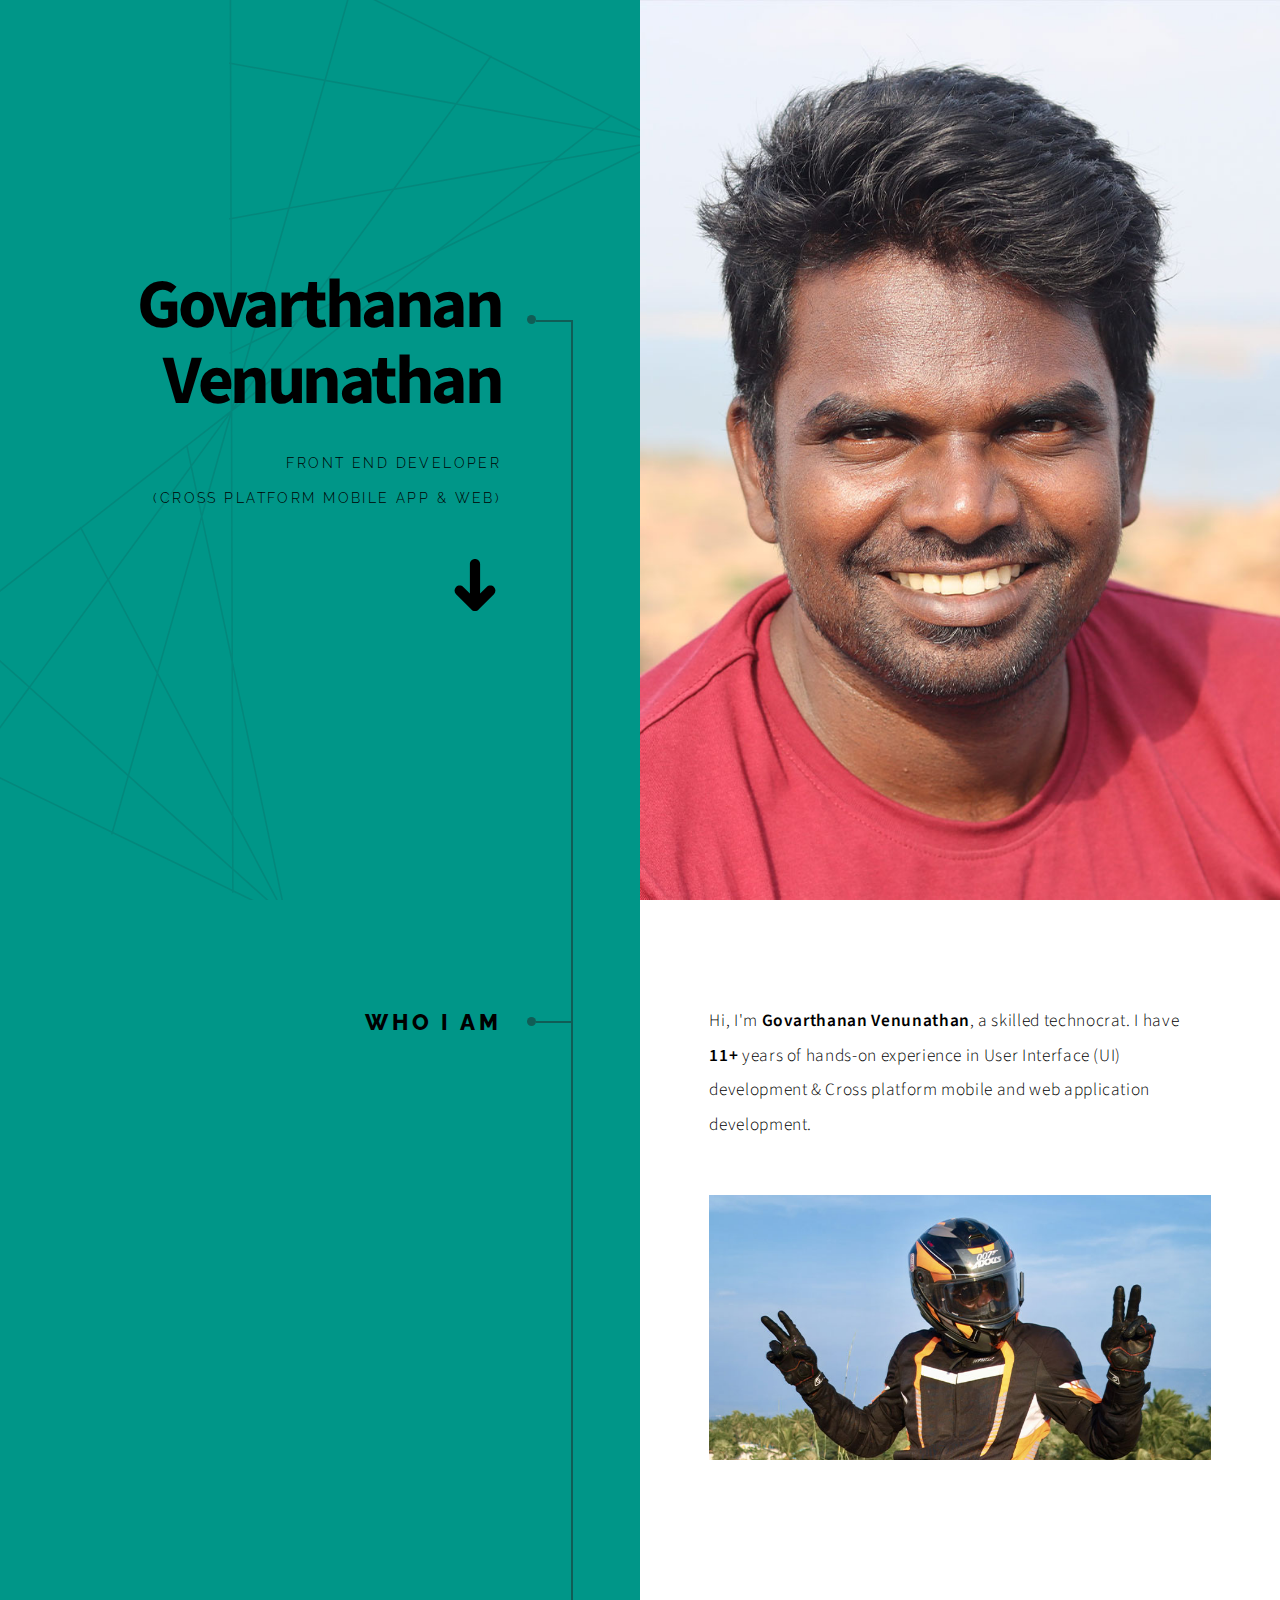
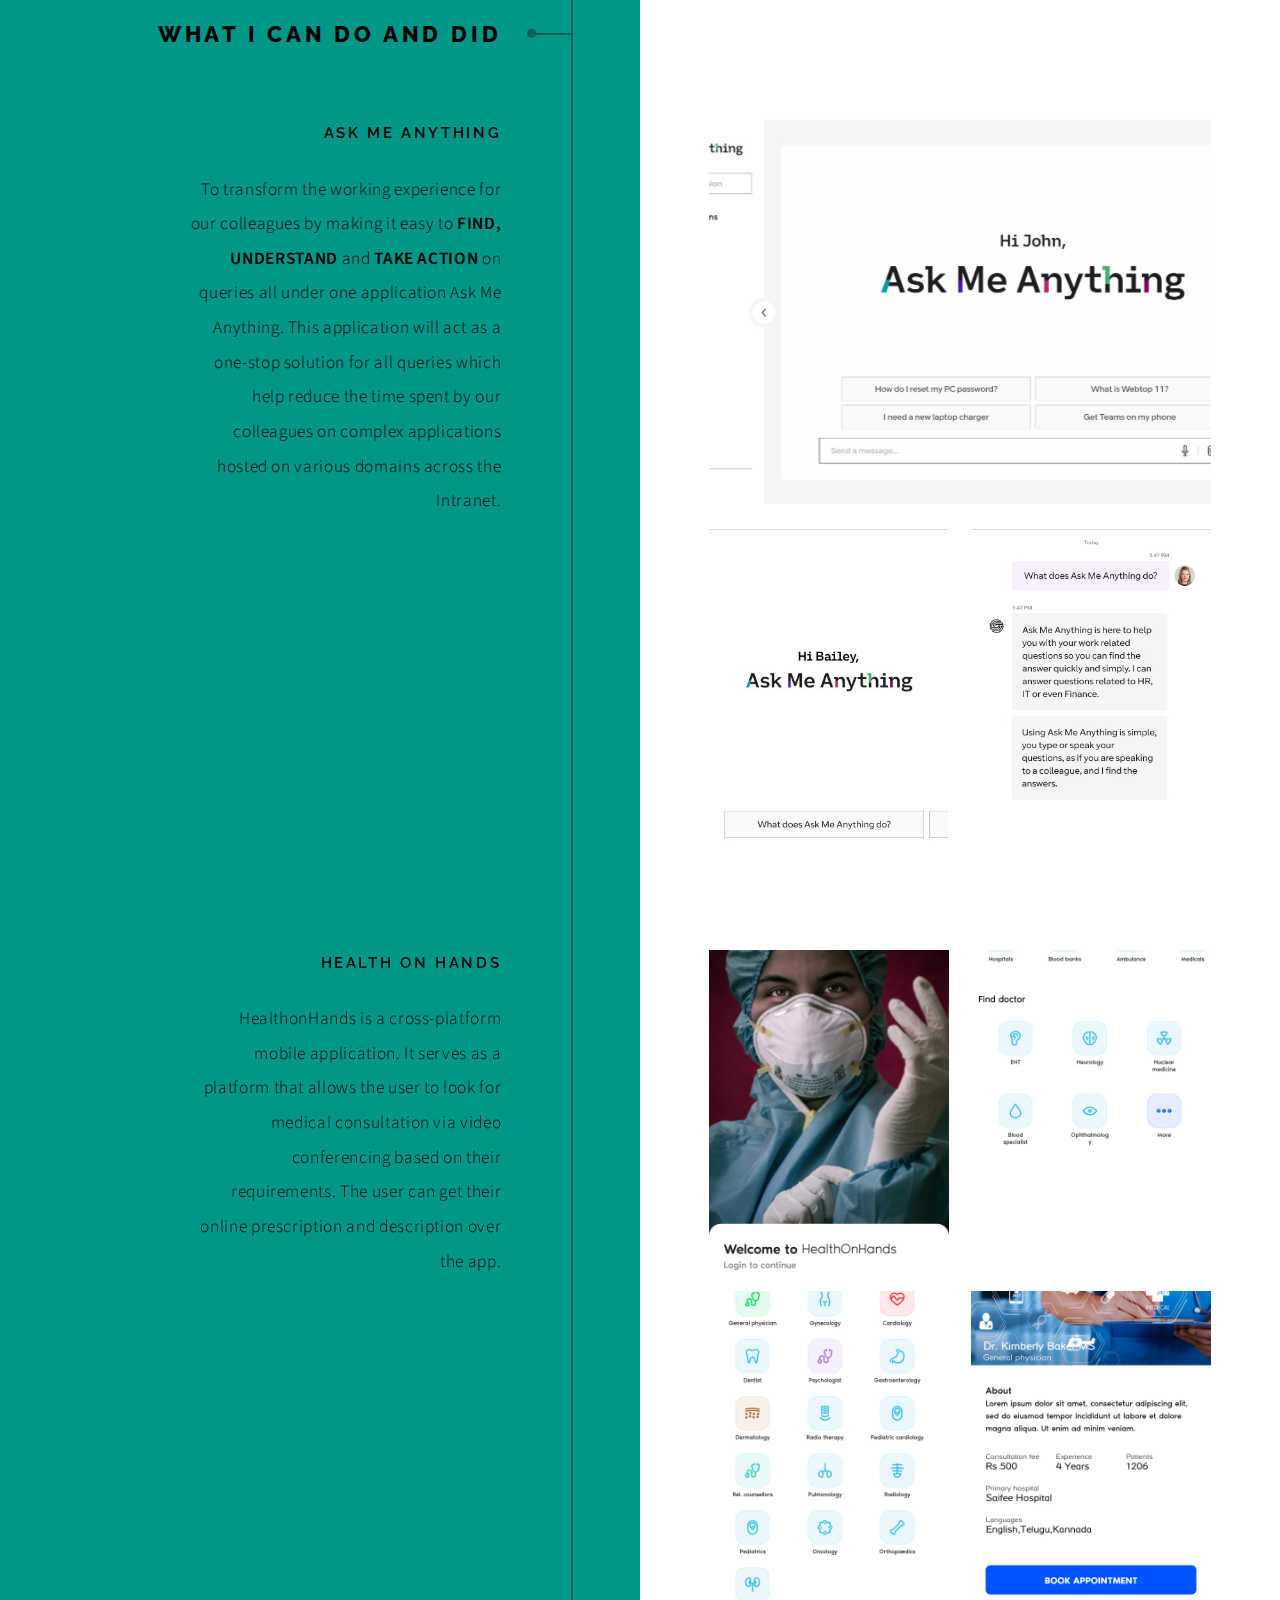
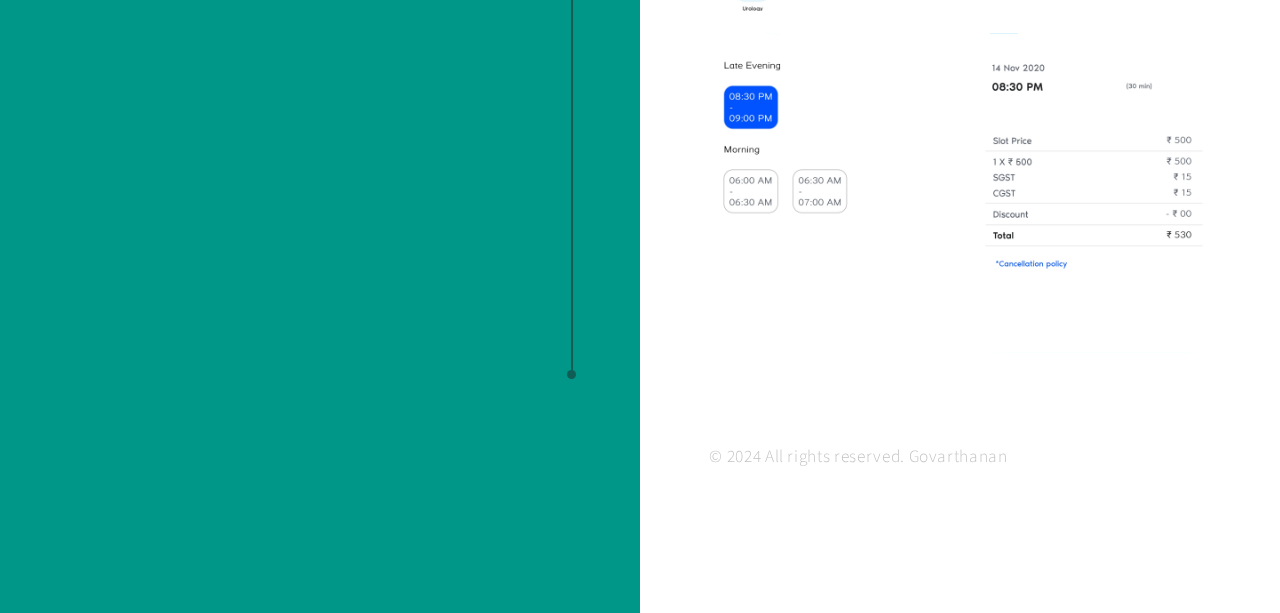
==== index.html @ c71a5dba "delete wsac" ====
<!DOCTYPE HTML>
<html>

<head>
	<title>Govarthanan Venunathan</title>
	<meta charset="utf-8" />
	<meta name="viewport" content="width=device-width, initial-scale=1, user-scalable=no" />
	<meta name="description" content="" />
	<meta name="keywords" content="" />
	<link rel="stylesheet" href="assets/sass/main.css" />
</head>

<body class="is-preload">

	<!-- Wrapper -->
	<div id="wrapper">

		<!-- Intro -->
		<section class="intro">
			<header>
				<h1>Govarthanan Venunathan</h1>
				<p>Front End Developer <br> (Cross platform mobile app & web)</p>
				<ul class="actions">
					<li><a href="#first" class="arrow scrolly"><span class="label">Next</span></a></li>
				</ul>
			</header>
			<div class="content">
				<span class="image fill" data-position="center"><img src="images/pic01.jpg" alt="" /></span>
			</div>
		</section>

		<!-- Section -->
		<section id="first">
			<header>
				<h2>Who I Am</h2>
			</header>
			<div class="content">
				<p>Hi, I'm <strong>Govarthanan Venunathan</strong>, a skilled technocrat. I have <strong>11+</strong>
					years of hands-on experience in User Interface (UI) development &
					Cross platform mobile and web application development.</p>
				<span class="image main"><img src="images/pic02.jpg" alt="" /></span>
			</div>
		</section>

		<!-- Section -->
		<!-- <section>
			<header>
				<h2>What I Know</h2>
			</header>
			<div class="content">
				<p><strong>Etiam tristique libero</strong> eu nibh porttitor amet fermentum. Nullam venenatis erat id
					vehicula ultrices sed ultricies condimentum.</p>
				<ul class="feature-icons">
					<li class="icon fa-laptop">Consequat tempus</li>
					<li class="icon fa-bolt">Etiam adipiscing</li>
					<li class="icon fa-signal">Libero nullam</li>
					<li class="icon fa-gear">Blandit condimentum</li>
					<li class="icon fa-map-marker">Lorem ipsum dolor</li>
					<li class="icon fa-code">Nibh amet venenatis</li>
				</ul>
				<p>Vehicula ultrices sed ultricies condimentum. Magna sed etiam consequat, et lorem adipiscing sed
					nulla. Volutpat nisl et tempus et dolor libero, feugiat magna tempus, sed et lorem adipiscing.</p>
			</div>
		</section> -->

		<!-- Section -->
		<section>
			<header>
				<h2>What I can Do and Did</h2>
			</header>
			<div class="content">
				<!-- <p>Leads engineering teams critical to the organisation's performance through the delivery of
					high-quality code within time and budget standards/requirements. Mentors, coaches, and manages
					several teams to develop current and future team capabilities and ensure performance in delivering
					the most impactful features to users.</p> -->

				<!-- Section -->
				<section>
					<header>
						<h3>Ask Me Anything</h3>
						<p>To transform the working experience for our colleagues by making it easy to <b>FIND,
								UNDERSTAND</b>
							and <b>TAKE ACTION</b> on queries all under one application Ask Me Anything. This
							application will
							act as a one-stop solution for all queries which help reduce the time spent by our
							colleagues on complex applications hosted on various domains across the Intranet.</p>
					</header>
					<div class="content">
						<div class="gallery">
							<a href="images/gallery/ama/home_d_l.jpg" class="landscape"><img
									src="images/gallery/ama/home_d_l.jpg" alt="" /></a>
							<a href="images/gallery/ama/home_m_p.jpg"><img src="images/gallery/ama/home_m_p.jpg"
									class="portrait" alt="" /></a>
							<a href="images/gallery/ama/chat_m_p.jpg"><img src="images/gallery/ama/chat_m_p.jpg"
									class="portrait" alt="" /></a>
						</div>
					</div>
				</section>

				<!-- Section -->
				<section>
					<header>
						<h3>Health on Hands</h3>
						<p>HealthonHands is a cross-platform mobile application. It serves as a platform that allows the
							user to look for medical consultation via video conferencing based on their requirements.
							The user can get their online prescription and description over the app.</p>
					</header>
					<div class="content">
						<div class="gallery">
							<a href="images/gallery/hoh/0.jpg"><img src="images/gallery/hoh/0.jpg" class="portrait"
									alt="" /></a>
							<a href="images/gallery/hoh/1.jpg"><img src="images/gallery/hoh/1.jpg" class="portrait"
									alt="" /></a>
							<a href="images/gallery/hoh/2.jpg"><img src="images/gallery/hoh/2.jpg" class="portrait"
									alt="" /></a>
							<a href="images/gallery/hoh/3.jpg"><img src="images/gallery/hoh/3.jpg" class="portrait"
									alt="" /></a>
							<a href="images/gallery/hoh/4.jpg"><img src="images/gallery/hoh/4.jpg" class="portrait"
									alt="" /></a>
							<a href="images/gallery/hoh/5.jpg"><img src="images/gallery/hoh/5.jpg" class="portrait"
									alt="" /></a>
						</div>
					</div>
				</section>

			</div>
		</section>

		<!-- Section -->
		<!-- <section>
			<header>
				<h2>Duis sed adpiscing veroeros amet</h2>
			</header>
			<div class="content">
				<p><strong>Proin tempus feugiat</strong> sed varius enim lorem ullamcorper dolore aliquam aenean ornare
					velit lacus, ac varius enim lorem ullamcorper dolore.</p>
				<ul class="actions">
					<li><a href="#" class="button primary large">Get Started</a></li>
					<li><a href="#" class="button large">Learn More</a></li>
				</ul>
			</div>
		</section> -->

		<!-- Elements -->
		<!--
					<section>
						<header>
							<h2>Elements</h2>
						</header>
						<div class="content">

							<section>
								<header>
									<h3>Text</h3>
								</header>
								<div class="content">
									<p>This is <b>bold</b> and this is <strong>strong</strong>. This is <i>italic</i> and this is <em>emphasized</em>.
									This is <sup>superscript</sup> text and this is <sub>subscript</sub> text.
									This is <u>underlined</u> and this is code: <code>for (;;) { ... }</code>. Finally, <a href="#">this is a link</a>.</p>
									<hr />
									<h2>Heading Level 2</h2>
									<h3>Heading Level 3</h3>
									<h4>Heading Level 4</h4>
									<h5>Heading Level 5</h5>
									<hr />
									<h5>Blockquote</h5>
									<blockquote>Fringilla nisl. Donec accumsan interdum nisi, quis tincidunt felis sagittis eget tempus euismod. Vestibulum ante ipsum primis in faucibus vestibulum. Blandit adipiscing eu felis iaculis volutpat ac adipiscing accumsan faucibus. Vestibulum ante ipsum primis in faucibus lorem ipsum dolor sit amet nullam adipiscing eu felis.</blockquote>
									<h5>Preformatted</h5>
									<pre><code>i = 0;

while (!deck.isInOrder()) {
  print 'Iteration ' + i;
  deck.shuffle();
  i++;
}

print 'Sorted in ' + i + ' iterations.';</code></pre>
								</div>
							</section>

							<section>
								<header>
									<h3>Lists</h3>
								</header>
								<div class="content">

									<h4>Unordered</h4>
									<ul>
										<li>Dolor pulvinar etiam.</li>
										<li>Sagittis adipiscing.</li>
										<li>Felis enim feugiat.</li>
									</ul>

									<h4>Alternate</h4>
									<ul class="alt">
										<li>Dolor pulvinar etiam.</li>
										<li>Sagittis adipiscing.</li>
										<li>Felis enim feugiat.</li>
									</ul>

									<h4>Ordered</h4>
									<ol>
										<li>Dolor pulvinar etiam.</li>
										<li>Etiam vel felis viverra.</li>
										<li>Felis enim feugiat.</li>
										<li>Dolor pulvinar etiam.</li>
										<li>Etiam vel felis lorem.</li>
										<li>Felis enim et feugiat.</li>
									</ol>
									<h4>Icons</h4>
									<ul class="icons">
										<li><a href="#" class="icon fa-twitter"><span class="label">Twitter</span></a></li>
										<li><a href="#" class="icon fa-facebook"><span class="label">Facebook</span></a></li>
										<li><a href="#" class="icon fa-instagram"><span class="label">Instagram</span></a></li>
										<li><a href="#" class="icon fa-github"><span class="label">Github</span></a></li>
									</ul>

									<h4>Actions</h4>
									<ul class="actions">
										<li><a href="#" class="button primary">Default</a></li>
										<li><a href="#" class="button">Default</a></li>
									</ul>
									<ul class="actions stacked">
										<li><a href="#" class="button primary">Default</a></li>
										<li><a href="#" class="button">Default</a></li>
									</ul>
								</div>
							</section>

							<section>
								<header>
									<h3>Table</h3>
								</header>
								<div class="content">
									<h4>Default</h4>
									<div class="table-wrapper">
										<table>
											<thead>
												<tr>
													<th>Name</th>
													<th>Description</th>
													<th>Price</th>
												</tr>
											</thead>
											<tbody>
												<tr>
													<td>Item One</td>
													<td>Ante turpis integer aliquet porttitor.</td>
													<td>29.99</td>
												</tr>
												<tr>
													<td>Item Two</td>
													<td>Vis ac commodo adipiscing arcu aliquet.</td>
													<td>19.99</td>
												</tr>
												<tr>
													<td>Item Three</td>
													<td> Morbi faucibus arcu accumsan lorem.</td>
													<td>29.99</td>
												</tr>
												<tr>
													<td>Item Four</td>
													<td>Vitae integer tempus condimentum.</td>
													<td>19.99</td>
												</tr>
												<tr>
													<td>Item Five</td>
													<td>Ante turpis integer aliquet porttitor.</td>
													<td>29.99</td>
												</tr>
											</tbody>
											<tfoot>
												<tr>
													<td colspan="2"></td>
													<td>100.00</td>
												</tr>
											</tfoot>
										</table>
									</div>

									<h4>Alternate</h4>
									<div class="table-wrapper">
										<table class="alt">
											<thead>
												<tr>
													<th>Name</th>
													<th>Description</th>
													<th>Price</th>
												</tr>
											</thead>
											<tbody>
												<tr>
													<td>Item One</td>
													<td>Ante turpis integer aliquet porttitor.</td>
													<td>29.99</td>
												</tr>
												<tr>
													<td>Item Two</td>
													<td>Vis ac commodo adipiscing arcu aliquet.</td>
													<td>19.99</td>
												</tr>
												<tr>
													<td>Item Three</td>
													<td> Morbi faucibus arcu accumsan lorem.</td>
													<td>29.99</td>
												</tr>
												<tr>
													<td>Item Four</td>
													<td>Vitae integer tempus condimentum.</td>
													<td>19.99</td>
												</tr>
												<tr>
													<td>Item Five</td>
													<td>Ante turpis integer aliquet porttitor.</td>
													<td>29.99</td>
												</tr>
											</tbody>
											<tfoot>
												<tr>
													<td colspan="2"></td>
													<td>100.00</td>
												</tr>
											</tfoot>
										</table>
									</div>
								</div>
							</section>

							<section>
								<header>
									<h3>Buttons</h3>
								</header>
								<div class="content">
									<ul class="actions">
										<li><a href="#" class="button primary">Primary</a></li>
										<li><a href="#" class="button">Default</a></li>
									</ul>
									<ul class="actions">
										<li><a href="#" class="button large">Large</a></li>
										<li><a href="#" class="button">Default</a></li>
										<li><a href="#" class="button small">Small</a></li>
									</ul>
									<ul class="actions">
										<li><a href="#" class="button primary icon fa-download">Icon</a></li>
										<li><a href="#" class="button icon fa-download">Icon</a></li>
									</ul>
									<ul class="actions">
										<li><span class="button primary disabled">Disabled</span></li>
										<li><span class="button disabled">Disabled</span></li>
									</ul>
								</div>
							</section>

							<section>
								<header>
									<h3>Form</h3>
								</header>
								<div class="content">
									<form method="post" action="#">
										<div class="fields">
											<div class="field half">
												<label for="demo-name">Name</label>
												<input type="text" name="demo-name" id="demo-name" value="" placeholder="Jane Doe" />
											</div>
											<div class="field half">
												<label for="demo-email">Email</label>
												<input type="email" name="demo-email" id="demo-email" value="" placeholder="jane@untitled.tld" />
											</div>
											<div class="field">
												<label for="demo-category">Category</label>
												<select name="demo-category" id="demo-category">
													<option value="">-</option>
													<option value="1">Manufacturing</option>
													<option value="1">Shipping</option>
													<option value="1">Administration</option>
													<option value="1">Human Resources</option>
												</select>
											</div>
											<div class="field half">
												<input type="radio" id="demo-priority-low" name="demo-priority" checked>
												<label for="demo-priority-low">Low</label>
											</div>
											<div class="field half">
												<input type="radio" id="demo-priority-high" name="demo-priority">
												<label for="demo-priority-high">High</label>
											</div>
											<div class="field half">
												<input type="checkbox" id="demo-copy" name="demo-copy">
												<label for="demo-copy">Email me a copy</label>
											</div>
											<div class="field half">
												<input type="checkbox" id="demo-human" name="demo-human" checked>
												<label for="demo-human">Not a robot</label>
											</div>
											<div class="field">
												<label for="demo-message">Message</label>
												<textarea name="demo-message" id="demo-message" placeholder="Enter your message" rows="6"></textarea>
											</div>
										</div>
										<ul class="actions">
											<li><input type="submit" value="Send Message" class="primary" /></li>
											<li><input type="reset" value="Reset" /></li>
										</ul>
									</form>
								</div>
							</section>

						</div>
					</section>
				-->

		<!-- Section -->
		<!-- <section>
			<header>
				<h2>Get in touch</h2>
			</header>
			<div class="content">
				<p><strong>Auctor commodo</strong> interdum et malesuada fames ac ante ipsum primis in faucibus.
					Pellentesque venenatis dolor imperdiet dolor mattis sagittis.</p>
				<form>
					<div class="fields">
						<div class="field half">
							<input type="text" name="name" id="name" placeholder="Name" />
						</div>
						<div class="field half">
							<input type="email" name="email" id="email" placeholder="Email" />
						</div>
						<div class="field">
							<textarea name="message" id="message" placeholder="Message" rows="7"></textarea>
						</div>
					</div>
					<ul class="actions">
						<li><input type="submit" value="Send Message" class="button primary" /></li>
					</ul>
				</form>
			</div>
			<footer>
				<ul class="items">
					<li>
						<h3>Email</h3>
						<a href="#">information@untitled.ext</a>
					</li>
					<li>
						<h3>Phone</h3>
						<a href="#">(000) 000-0000</a>
					</li>
					<li>
						<h3>Address</h3>
						<span>1234 Somewhere Road, Nashville, TN 00000</span>
					</li>
					<li>
						<h3>Elsewhere</h3>
						<ul class="icons">
							<li><a href="#" class="icon fa-twitter"><span class="label">Twitter</span></a></li>
							<li><a href="#" class="icon fa-facebook"><span class="label">Facebook</span></a></li>
							<li><a href="#" class="icon fa-instagram"><span class="label">Instagram</span></a></li>
							<li><a href="#" class="icon fa-linkedin"><span class="label">LinkedIn</span></a></li>
							<li><a href="#" class="icon fa-github"><span class="label">GitHub</span></a></li>
							<li><a href="#" class="icon fa-codepen"><span class="label">Codepen</span></a></li>
						</ul>
					</li>
				</ul>
			</footer>
		</section> -->

		<!-- Copyright -->
		<div class="copyright">&copy; 2024 All rights reserved. Govarthanan</div>

	</div>

	<!-- Scripts -->
	<script src="assets/js/jquery.min.js"></script>
	<script src="assets/js/jquery.scrolly.min.js"></script>
	<script src="assets/js/browser.min.js"></script>
	<script src="assets/js/breakpoints.min.js"></script>
	<script src="assets/js/util.js"></script>
	<script src="assets/js/main.js"></script>

</body>

</html>
---- assets/sass/main.css ----
@import url("https://fonts.googleapis.com/css?family=Source+Sans+Pro:300,600,700,300i,600i,700i|Raleway:600,800");
/*
	Paradigm Shift by HTML5 UP
	html5up.net | @ajlkn
	Free for personal and commercial use under the CCA 3.0 license (html5up.net/license)
*/
html, body, div, span, applet, object,
iframe, h1, h2, h3, h4, h5, h6, p, blockquote,
pre, a, abbr, acronym, address, big, cite,
code, del, dfn, em, img, ins, kbd, q, s, samp,
small, strike, strong, sub, sup, tt, var, b,
u, i, center, dl, dt, dd, ol, ul, li, fieldset,
form, label, legend, table, caption, tbody,
tfoot, thead, tr, th, td, article, aside,
canvas, details, embed, figure, figcaption,
footer, header, hgroup, menu, nav, output, ruby,
section, summary, time, mark, audio, video {
  margin: 0;
  padding: 0;
  border: 0;
  font-size: 100%;
  font: inherit;
  vertical-align: baseline;
}

article, aside, details, figcaption, figure,
footer, header, hgroup, menu, nav, section {
  display: block;
}

body {
  line-height: 1;
}

ol, ul {
  list-style: none;
}

blockquote, q {
  quotes: none;
}
blockquote:before, blockquote:after, q:before, q:after {
  content: "";
  content: none;
}

table {
  border-collapse: collapse;
  border-spacing: 0;
}

body {
  -webkit-text-size-adjust: none;
}

mark {
  background-color: transparent;
  color: inherit;
}

input::-moz-focus-inner {
  border: 0;
  padding: 0;
}

input, select, textarea {
  -moz-appearance: none;
  -webkit-appearance: none;
  appearance: none;
}

/* Basic */
body {
  -ms-overflow-style: scrollbar;
}

@media screen and (max-width: 480px) {
  html, body {
    min-width: 320px;
  }
}
html {
  box-sizing: border-box;
}

*, *:before, *:after {
  box-sizing: inherit;
}

html {
  overflow-x: hidden;
}

body {
  background: #ffffff;
  overflow-x: hidden;
}
body.is-preload *, body.is-preload *:before, body.is-preload *:after {
  animation: none !important;
  transition: none !important;
}

/* Typography */
html {
  font-size: 18pt;
}
@media screen and (max-width: 1920px) {
  html {
    font-size: 13pt;
  }
}
@media screen and (max-width: 1152px) {
  html {
    font-size: 14pt;
  }
}
@media screen and (max-width: 736px) {
  html {
    font-size: 12pt;
  }
}
@media screen and (max-width: 480px) {
  html {
    font-size: 11pt;
  }
}

body {
  background-color: #ffffff;
  color: #000000;
}

body,
input,
select,
textarea {
  color: #000000;
  font-family: "Source Sans Pro", Helvetica, sans-serif;
  font-size: 1rem;
  font-weight: 300;
  letter-spacing: 0.0375em;
  line-height: 2;
}

a {
  transition: border-bottom-color 0.25s ease-in-out;
  text-decoration: none;
  color: #000000;
  border-bottom: dotted 1px;
}
a:hover {
  text-decoration: none;
  border-bottom-color: transparent;
}

strong,
b {
  font-weight: 600;
  color: #000000;
}

em,
i {
  font-style: italic;
}

p {
  margin: 0 0 2rem 0;
}

h1,
h2,
h3,
h4,
h5,
h6 {
  color: #000000;
  font-family: "Raleway", Helvetica, sans-serif;
  font-weight: 600;
  letter-spacing: 0.175em;
  line-height: 1.75;
  margin: 0 0 1.5rem 0;
  text-transform: uppercase;
}
h1 a,
h2 a,
h3 a,
h4 a,
h5 a,
h6 a {
  color: inherit;
  text-decoration: none;
}

h1 {
  font-family: "Source Sans Pro", Helvetica, sans-serif;
  font-size: 4rem;
  font-weight: 700;
  letter-spacing: -0.05em;
  line-height: 1.1;
  margin: 0 0 1.5rem 0;
  text-transform: none;
}

h2 {
  font-size: 1.25rem;
  font-weight: 800;
  margin: 0 0 2rem 0;
}

h3 {
  font-size: 0.875rem;
}

h4 {
  font-size: 0.875rem;
}

h5 {
  font-size: 0.75rem;
}

h6 {
  font-size: 0.625rem;
}

@media screen and (max-width: 736px) {
  h1 {
    font-size: 4.5rem;
    line-height: 1.1;
  }
  h2 {
    font-size: 1.25rem;
    line-height: 1.7;
  }
  h3 {
    font-size: 0.9rem;
  }
  h4 {
    font-size: 0.75rem;
  }
  h5 {
    font-size: 0.675rem;
  }
}
@media screen and (max-width: 360px) {
  h1 {
    font-size: 3.75rem;
  }
  h2 {
    font-size: 1.125rem;
  }
  h3 {
    font-size: 0.8rem;
  }
  h4 {
    font-size: 0.675rem;
  }
  h5 {
    font-size: 0.675rem;
  }
}
sub {
  font-size: 0.8rem;
  position: relative;
  top: 0.5rem;
}

sup {
  font-size: 0.8rem;
  position: relative;
  top: -0.5rem;
}

blockquote {
  border-left: solid 0.5rem rgba(144, 144, 144, 0.25);
  font-style: italic;
  margin: 0 0 2rem 0;
  padding: 1rem 0 1rem 2rem;
}

code {
  background: rgba(144, 144, 144, 0.1);
  border-radius: 0.325rem;
  font-family: "Courier New", monospace;
  font-size: 0.9rem;
  margin: 0 0.25rem;
  padding: 0.25rem 0.65rem;
}

pre {
  -webkit-overflow-scrolling: touch;
  font-family: "Courier New", monospace;
  font-size: 0.9rem;
  margin: 0 0 2rem 0;
  width: 100%;
}
pre code {
  display: block;
  line-height: 1.75;
  padding: 1rem 1.5rem;
  overflow-x: auto;
}

hr {
  border: 0;
  border-bottom: solid 2px rgba(144, 144, 144, 0.25);
  margin: 3rem 0;
}
hr.major {
  margin: 5rem 0;
}
@media screen and (max-width: 736px) {
  hr.major {
    margin: 3rem 0;
  }
}

/* Row */
.row {
  display: flex;
  flex-wrap: wrap;
  box-sizing: border-box;
  align-items: stretch;
}
.row > * {
  box-sizing: border-box;
}
.row.gtr-uniform > * > :last-child {
  margin-bottom: 0;
}
.row.aln-left {
  justify-content: flex-start;
}
.row.aln-center {
  justify-content: center;
}
.row.aln-right {
  justify-content: flex-end;
}
.row.aln-top {
  align-items: flex-start;
}
.row.aln-middle {
  align-items: center;
}
.row.aln-bottom {
  align-items: flex-end;
}
.row > .imp {
  order: -1;
}
.row > .col-1 {
  width: 8.3333333333%;
}
.row > .off-1 {
  margin-left: 8.3333333333%;
}
.row > .col-2 {
  width: 16.6666666667%;
}
.row > .off-2 {
  margin-left: 16.6666666667%;
}
.row > .col-3 {
  width: 25%;
}
.row > .off-3 {
  margin-left: 25%;
}
.row > .col-4 {
  width: 33.3333333333%;
}
.row > .off-4 {
  margin-left: 33.3333333333%;
}
.row > .col-5 {
  width: 41.6666666667%;
}
.row > .off-5 {
  margin-left: 41.6666666667%;
}
.row > .col-6 {
  width: 50%;
}
.row > .off-6 {
  margin-left: 50%;
}
.row > .col-7 {
  width: 58.3333333333%;
}
.row > .off-7 {
  margin-left: 58.3333333333%;
}
.row > .col-8 {
  width: 66.6666666667%;
}
.row > .off-8 {
  margin-left: 66.6666666667%;
}
.row > .col-9 {
  width: 75%;
}
.row > .off-9 {
  margin-left: 75%;
}
.row > .col-10 {
  width: 83.3333333333%;
}
.row > .off-10 {
  margin-left: 83.3333333333%;
}
.row > .col-11 {
  width: 91.6666666667%;
}
.row > .off-11 {
  margin-left: 91.6666666667%;
}
.row > .col-12 {
  width: 100%;
}
.row > .off-12 {
  margin-left: 100%;
}
.row.gtr-0 {
  margin-top: 0;
  margin-left: 0rem;
}
.row.gtr-0 > * {
  padding: 0 0 0 0rem;
}
.row.gtr-0.gtr-uniform {
  margin-top: 0rem;
}
.row.gtr-0.gtr-uniform > * {
  padding-top: 0rem;
}
.row.gtr-25 {
  margin-top: 0;
  margin-left: -0.5rem;
}
.row.gtr-25 > * {
  padding: 0 0 0 0.5rem;
}
.row.gtr-25.gtr-uniform {
  margin-top: -0.5rem;
}
.row.gtr-25.gtr-uniform > * {
  padding-top: 0.5rem;
}
.row.gtr-50 {
  margin-top: 0;
  margin-left: -1rem;
}
.row.gtr-50 > * {
  padding: 0 0 0 1rem;
}
.row.gtr-50.gtr-uniform {
  margin-top: -1rem;
}
.row.gtr-50.gtr-uniform > * {
  padding-top: 1rem;
}
.row {
  margin-top: 0;
  margin-left: -2rem;
}
.row > * {
  padding: 0 0 0 2rem;
}
.row.gtr-uniform {
  margin-top: -2rem;
}
.row.gtr-uniform > * {
  padding-top: 2rem;
}
.row.gtr-150 {
  margin-top: 0;
  margin-left: -3rem;
}
.row.gtr-150 > * {
  padding: 0 0 0 3rem;
}
.row.gtr-150.gtr-uniform {
  margin-top: -3rem;
}
.row.gtr-150.gtr-uniform > * {
  padding-top: 3rem;
}
.row.gtr-200 {
  margin-top: 0;
  margin-left: -4rem;
}
.row.gtr-200 > * {
  padding: 0 0 0 4rem;
}
.row.gtr-200.gtr-uniform {
  margin-top: -4rem;
}
.row.gtr-200.gtr-uniform > * {
  padding-top: 4rem;
}
@media screen and (max-width: 1920px) {
  .row {
    display: flex;
    flex-wrap: wrap;
    box-sizing: border-box;
    align-items: stretch;
  }
  .row > * {
    box-sizing: border-box;
  }
  .row.gtr-uniform > * > :last-child {
    margin-bottom: 0;
  }
  .row.aln-left {
    justify-content: flex-start;
  }
  .row.aln-center {
    justify-content: center;
  }
  .row.aln-right {
    justify-content: flex-end;
  }
  .row.aln-top {
    align-items: flex-start;
  }
  .row.aln-middle {
    align-items: center;
  }
  .row.aln-bottom {
    align-items: flex-end;
  }
  .row > .imp-xlarge {
    order: -1;
  }
  .row > .col-1-xlarge {
    width: 8.3333333333%;
  }
  .row > .off-1-xlarge {
    margin-left: 8.3333333333%;
  }
  .row > .col-2-xlarge {
    width: 16.6666666667%;
  }
  .row > .off-2-xlarge {
    margin-left: 16.6666666667%;
  }
  .row > .col-3-xlarge {
    width: 25%;
  }
  .row > .off-3-xlarge {
    margin-left: 25%;
  }
  .row > .col-4-xlarge {
    width: 33.3333333333%;
  }
  .row > .off-4-xlarge {
    margin-left: 33.3333333333%;
  }
  .row > .col-5-xlarge {
    width: 41.6666666667%;
  }
  .row > .off-5-xlarge {
    margin-left: 41.6666666667%;
  }
  .row > .col-6-xlarge {
    width: 50%;
  }
  .row > .off-6-xlarge {
    margin-left: 50%;
  }
  .row > .col-7-xlarge {
    width: 58.3333333333%;
  }
  .row > .off-7-xlarge {
    margin-left: 58.3333333333%;
  }
  .row > .col-8-xlarge {
    width: 66.6666666667%;
  }
  .row > .off-8-xlarge {
    margin-left: 66.6666666667%;
  }
  .row > .col-9-xlarge {
    width: 75%;
  }
  .row > .off-9-xlarge {
    margin-left: 75%;
  }
  .row > .col-10-xlarge {
    width: 83.3333333333%;
  }
  .row > .off-10-xlarge {
    margin-left: 83.3333333333%;
  }
  .row > .col-11-xlarge {
    width: 91.6666666667%;
  }
  .row > .off-11-xlarge {
    margin-left: 91.6666666667%;
  }
  .row > .col-12-xlarge {
    width: 100%;
  }
  .row > .off-12-xlarge {
    margin-left: 100%;
  }
  .row.gtr-0 {
    margin-top: 0;
    margin-left: 0rem;
  }
  .row.gtr-0 > * {
    padding: 0 0 0 0rem;
  }
  .row.gtr-0.gtr-uniform {
    margin-top: 0rem;
  }
  .row.gtr-0.gtr-uniform > * {
    padding-top: 0rem;
  }
  .row.gtr-25 {
    margin-top: 0;
    margin-left: -0.5rem;
  }
  .row.gtr-25 > * {
    padding: 0 0 0 0.5rem;
  }
  .row.gtr-25.gtr-uniform {
    margin-top: -0.5rem;
  }
  .row.gtr-25.gtr-uniform > * {
    padding-top: 0.5rem;
  }
  .row.gtr-50 {
    margin-top: 0;
    margin-left: -1rem;
  }
  .row.gtr-50 > * {
    padding: 0 0 0 1rem;
  }
  .row.gtr-50.gtr-uniform {
    margin-top: -1rem;
  }
  .row.gtr-50.gtr-uniform > * {
    padding-top: 1rem;
  }
  .row {
    margin-top: 0;
    margin-left: -2rem;
  }
  .row > * {
    padding: 0 0 0 2rem;
  }
  .row.gtr-uniform {
    margin-top: -2rem;
  }
  .row.gtr-uniform > * {
    padding-top: 2rem;
  }
  .row.gtr-150 {
    margin-top: 0;
    margin-left: -3rem;
  }
  .row.gtr-150 > * {
    padding: 0 0 0 3rem;
  }
  .row.gtr-150.gtr-uniform {
    margin-top: -3rem;
  }
  .row.gtr-150.gtr-uniform > * {
    padding-top: 3rem;
  }
  .row.gtr-200 {
    margin-top: 0;
    margin-left: -4rem;
  }
  .row.gtr-200 > * {
    padding: 0 0 0 4rem;
  }
  .row.gtr-200.gtr-uniform {
    margin-top: -4rem;
  }
  .row.gtr-200.gtr-uniform > * {
    padding-top: 4rem;
  }
}
@media screen and (max-width: 1280px) {
  .row {
    display: flex;
    flex-wrap: wrap;
    box-sizing: border-box;
    align-items: stretch;
  }
  .row > * {
    box-sizing: border-box;
  }
  .row.gtr-uniform > * > :last-child {
    margin-bottom: 0;
  }
  .row.aln-left {
    justify-content: flex-start;
  }
  .row.aln-center {
    justify-content: center;
  }
  .row.aln-right {
    justify-content: flex-end;
  }
  .row.aln-top {
    align-items: flex-start;
  }
  .row.aln-middle {
    align-items: center;
  }
  .row.aln-bottom {
    align-items: flex-end;
  }
  .row > .imp-large {
    order: -1;
  }
  .row > .col-1-large {
    width: 8.3333333333%;
  }
  .row > .off-1-large {
    margin-left: 8.3333333333%;
  }
  .row > .col-2-large {
    width: 16.6666666667%;
  }
  .row > .off-2-large {
    margin-left: 16.6666666667%;
  }
  .row > .col-3-large {
    width: 25%;
  }
  .row > .off-3-large {
    margin-left: 25%;
  }
  .row > .col-4-large {
    width: 33.3333333333%;
  }
  .row > .off-4-large {
    margin-left: 33.3333333333%;
  }
  .row > .col-5-large {
    width: 41.6666666667%;
  }
  .row > .off-5-large {
    margin-left: 41.6666666667%;
  }
  .row > .col-6-large {
    width: 50%;
  }
  .row > .off-6-large {
    margin-left: 50%;
  }
  .row > .col-7-large {
    width: 58.3333333333%;
  }
  .row > .off-7-large {
    margin-left: 58.3333333333%;
  }
  .row > .col-8-large {
    width: 66.6666666667%;
  }
  .row > .off-8-large {
    margin-left: 66.6666666667%;
  }
  .row > .col-9-large {
    width: 75%;
  }
  .row > .off-9-large {
    margin-left: 75%;
  }
  .row > .col-10-large {
    width: 83.3333333333%;
  }
  .row > .off-10-large {
    margin-left: 83.3333333333%;
  }
  .row > .col-11-large {
    width: 91.6666666667%;
  }
  .row > .off-11-large {
    margin-left: 91.6666666667%;
  }
  .row > .col-12-large {
    width: 100%;
  }
  .row > .off-12-large {
    margin-left: 100%;
  }
  .row.gtr-0 {
    margin-top: 0;
    margin-left: 0rem;
  }
  .row.gtr-0 > * {
    padding: 0 0 0 0rem;
  }
  .row.gtr-0.gtr-uniform {
    margin-top: 0rem;
  }
  .row.gtr-0.gtr-uniform > * {
    padding-top: 0rem;
  }
  .row.gtr-25 {
    margin-top: 0;
    margin-left: -0.375rem;
  }
  .row.gtr-25 > * {
    padding: 0 0 0 0.375rem;
  }
  .row.gtr-25.gtr-uniform {
    margin-top: -0.375rem;
  }
  .row.gtr-25.gtr-uniform > * {
    padding-top: 0.375rem;
  }
  .row.gtr-50 {
    margin-top: 0;
    margin-left: -0.75rem;
  }
  .row.gtr-50 > * {
    padding: 0 0 0 0.75rem;
  }
  .row.gtr-50.gtr-uniform {
    margin-top: -0.75rem;
  }
  .row.gtr-50.gtr-uniform > * {
    padding-top: 0.75rem;
  }
  .row {
    margin-top: 0;
    margin-left: -1.5rem;
  }
  .row > * {
    padding: 0 0 0 1.5rem;
  }
  .row.gtr-uniform {
    margin-top: -1.5rem;
  }
  .row.gtr-uniform > * {
    padding-top: 1.5rem;
  }
  .row.gtr-150 {
    margin-top: 0;
    margin-left: -2.25rem;
  }
  .row.gtr-150 > * {
    padding: 0 0 0 2.25rem;
  }
  .row.gtr-150.gtr-uniform {
    margin-top: -2.25rem;
  }
  .row.gtr-150.gtr-uniform > * {
    padding-top: 2.25rem;
  }
  .row.gtr-200 {
    margin-top: 0;
    margin-left: -3rem;
  }
  .row.gtr-200 > * {
    padding: 0 0 0 3rem;
  }
  .row.gtr-200.gtr-uniform {
    margin-top: -3rem;
  }
  .row.gtr-200.gtr-uniform > * {
    padding-top: 3rem;
  }
}
@media screen and (max-width: 1152px) {
  .row {
    display: flex;
    flex-wrap: wrap;
    box-sizing: border-box;
    align-items: stretch;
  }
  .row > * {
    box-sizing: border-box;
  }
  .row.gtr-uniform > * > :last-child {
    margin-bottom: 0;
  }
  .row.aln-left {
    justify-content: flex-start;
  }
  .row.aln-center {
    justify-content: center;
  }
  .row.aln-right {
    justify-content: flex-end;
  }
  .row.aln-top {
    align-items: flex-start;
  }
  .row.aln-middle {
    align-items: center;
  }
  .row.aln-bottom {
    align-items: flex-end;
  }
  .row > .imp-medium {
    order: -1;
  }
  .row > .col-1-medium {
    width: 8.3333333333%;
  }
  .row > .off-1-medium {
    margin-left: 8.3333333333%;
  }
  .row > .col-2-medium {
    width: 16.6666666667%;
  }
  .row > .off-2-medium {
    margin-left: 16.6666666667%;
  }
  .row > .col-3-medium {
    width: 25%;
  }
  .row > .off-3-medium {
    margin-left: 25%;
  }
  .row > .col-4-medium {
    width: 33.3333333333%;
  }
  .row > .off-4-medium {
    margin-left: 33.3333333333%;
  }
  .row > .col-5-medium {
    width: 41.6666666667%;
  }
  .row > .off-5-medium {
    margin-left: 41.6666666667%;
  }
  .row > .col-6-medium {
    width: 50%;
  }
  .row > .off-6-medium {
    margin-left: 50%;
  }
  .row > .col-7-medium {
    width: 58.3333333333%;
  }
  .row > .off-7-medium {
    margin-left: 58.3333333333%;
  }
  .row > .col-8-medium {
    width: 66.6666666667%;
  }
  .row > .off-8-medium {
    margin-left: 66.6666666667%;
  }
  .row > .col-9-medium {
    width: 75%;
  }
  .row > .off-9-medium {
    margin-left: 75%;
  }
  .row > .col-10-medium {
    width: 83.3333333333%;
  }
  .row > .off-10-medium {
    margin-left: 83.3333333333%;
  }
  .row > .col-11-medium {
    width: 91.6666666667%;
  }
  .row > .off-11-medium {
    margin-left: 91.6666666667%;
  }
  .row > .col-12-medium {
    width: 100%;
  }
  .row > .off-12-medium {
    margin-left: 100%;
  }
  .row.gtr-0 {
    margin-top: 0;
    margin-left: 0rem;
  }
  .row.gtr-0 > * {
    padding: 0 0 0 0rem;
  }
  .row.gtr-0.gtr-uniform {
    margin-top: 0rem;
  }
  .row.gtr-0.gtr-uniform > * {
    padding-top: 0rem;
  }
  .row.gtr-25 {
    margin-top: 0;
    margin-left: -0.375rem;
  }
  .row.gtr-25 > * {
    padding: 0 0 0 0.375rem;
  }
  .row.gtr-25.gtr-uniform {
    margin-top: -0.375rem;
  }
  .row.gtr-25.gtr-uniform > * {
    padding-top: 0.375rem;
  }
  .row.gtr-50 {
    margin-top: 0;
    margin-left: -0.75rem;
  }
  .row.gtr-50 > * {
    padding: 0 0 0 0.75rem;
  }
  .row.gtr-50.gtr-uniform {
    margin-top: -0.75rem;
  }
  .row.gtr-50.gtr-uniform > * {
    padding-top: 0.75rem;
  }
  .row {
    margin-top: 0;
    margin-left: -1.5rem;
  }
  .row > * {
    padding: 0 0 0 1.5rem;
  }
  .row.gtr-uniform {
    margin-top: -1.5rem;
  }
  .row.gtr-uniform > * {
    padding-top: 1.5rem;
  }
  .row.gtr-150 {
    margin-top: 0;
    margin-left: -2.25rem;
  }
  .row.gtr-150 > * {
    padding: 0 0 0 2.25rem;
  }
  .row.gtr-150.gtr-uniform {
    margin-top: -2.25rem;
  }
  .row.gtr-150.gtr-uniform > * {
    padding-top: 2.25rem;
  }
  .row.gtr-200 {
    margin-top: 0;
    margin-left: -3rem;
  }
  .row.gtr-200 > * {
    padding: 0 0 0 3rem;
  }
  .row.gtr-200.gtr-uniform {
    margin-top: -3rem;
  }
  .row.gtr-200.gtr-uniform > * {
    padding-top: 3rem;
  }
}
@media screen and (max-width: 736px) {
  .row {
    display: flex;
    flex-wrap: wrap;
    box-sizing: border-box;
    align-items: stretch;
  }
  .row > * {
    box-sizing: border-box;
  }
  .row.gtr-uniform > * > :last-child {
    margin-bottom: 0;
  }
  .row.aln-left {
    justify-content: flex-start;
  }
  .row.aln-center {
    justify-content: center;
  }
  .row.aln-right {
    justify-content: flex-end;
  }
  .row.aln-top {
    align-items: flex-start;
  }
  .row.aln-middle {
    align-items: center;
  }
  .row.aln-bottom {
    align-items: flex-end;
  }
  .row > .imp-small {
    order: -1;
  }
  .row > .col-1-small {
    width: 8.3333333333%;
  }
  .row > .off-1-small {
    margin-left: 8.3333333333%;
  }
  .row > .col-2-small {
    width: 16.6666666667%;
  }
  .row > .off-2-small {
    margin-left: 16.6666666667%;
  }
  .row > .col-3-small {
    width: 25%;
  }
  .row > .off-3-small {
    margin-left: 25%;
  }
  .row > .col-4-small {
    width: 33.3333333333%;
  }
  .row > .off-4-small {
    margin-left: 33.3333333333%;
  }
  .row > .col-5-small {
    width: 41.6666666667%;
  }
  .row > .off-5-small {
    margin-left: 41.6666666667%;
  }
  .row > .col-6-small {
    width: 50%;
  }
  .row > .off-6-small {
    margin-left: 50%;
  }
  .row > .col-7-small {
    width: 58.3333333333%;
  }
  .row > .off-7-small {
    margin-left: 58.3333333333%;
  }
  .row > .col-8-small {
    width: 66.6666666667%;
  }
  .row > .off-8-small {
    margin-left: 66.6666666667%;
  }
  .row > .col-9-small {
    width: 75%;
  }
  .row > .off-9-small {
    margin-left: 75%;
  }
  .row > .col-10-small {
    width: 83.3333333333%;
  }
  .row > .off-10-small {
    margin-left: 83.3333333333%;
  }
  .row > .col-11-small {
    width: 91.6666666667%;
  }
  .row > .off-11-small {
    margin-left: 91.6666666667%;
  }
  .row > .col-12-small {
    width: 100%;
  }
  .row > .off-12-small {
    margin-left: 100%;
  }
  .row.gtr-0 {
    margin-top: 0;
    margin-left: 0rem;
  }
  .row.gtr-0 > * {
    padding: 0 0 0 0rem;
  }
  .row.gtr-0.gtr-uniform {
    margin-top: 0rem;
  }
  .row.gtr-0.gtr-uniform > * {
    padding-top: 0rem;
  }
  .row.gtr-25 {
    margin-top: 0;
    margin-left: -0.3125rem;
  }
  .row.gtr-25 > * {
    padding: 0 0 0 0.3125rem;
  }
  .row.gtr-25.gtr-uniform {
    margin-top: -0.3125rem;
  }
  .row.gtr-25.gtr-uniform > * {
    padding-top: 0.3125rem;
  }
  .row.gtr-50 {
    margin-top: 0;
    margin-left: -0.625rem;
  }
  .row.gtr-50 > * {
    padding: 0 0 0 0.625rem;
  }
  .row.gtr-50.gtr-uniform {
    margin-top: -0.625rem;
  }
  .row.gtr-50.gtr-uniform > * {
    padding-top: 0.625rem;
  }
  .row {
    margin-top: 0;
    margin-left: -1.25rem;
  }
  .row > * {
    padding: 0 0 0 1.25rem;
  }
  .row.gtr-uniform {
    margin-top: -1.25rem;
  }
  .row.gtr-uniform > * {
    padding-top: 1.25rem;
  }
  .row.gtr-150 {
    margin-top: 0;
    margin-left: -1.875rem;
  }
  .row.gtr-150 > * {
    padding: 0 0 0 1.875rem;
  }
  .row.gtr-150.gtr-uniform {
    margin-top: -1.875rem;
  }
  .row.gtr-150.gtr-uniform > * {
    padding-top: 1.875rem;
  }
  .row.gtr-200 {
    margin-top: 0;
    margin-left: -2.5rem;
  }
  .row.gtr-200 > * {
    padding: 0 0 0 2.5rem;
  }
  .row.gtr-200.gtr-uniform {
    margin-top: -2.5rem;
  }
  .row.gtr-200.gtr-uniform > * {
    padding-top: 2.5rem;
  }
}
@media screen and (max-width: 480px) {
  .row {
    display: flex;
    flex-wrap: wrap;
    box-sizing: border-box;
    align-items: stretch;
  }
  .row > * {
    box-sizing: border-box;
  }
  .row.gtr-uniform > * > :last-child {
    margin-bottom: 0;
  }
  .row.aln-left {
    justify-content: flex-start;
  }
  .row.aln-center {
    justify-content: center;
  }
  .row.aln-right {
    justify-content: flex-end;
  }
  .row.aln-top {
    align-items: flex-start;
  }
  .row.aln-middle {
    align-items: center;
  }
  .row.aln-bottom {
    align-items: flex-end;
  }
  .row > .imp-xsmall {
    order: -1;
  }
  .row > .col-1-xsmall {
    width: 8.3333333333%;
  }
  .row > .off-1-xsmall {
    margin-left: 8.3333333333%;
  }
  .row > .col-2-xsmall {
    width: 16.6666666667%;
  }
  .row > .off-2-xsmall {
    margin-left: 16.6666666667%;
  }
  .row > .col-3-xsmall {
    width: 25%;
  }
  .row > .off-3-xsmall {
    margin-left: 25%;
  }
  .row > .col-4-xsmall {
    width: 33.3333333333%;
  }
  .row > .off-4-xsmall {
    margin-left: 33.3333333333%;
  }
  .row > .col-5-xsmall {
    width: 41.6666666667%;
  }
  .row > .off-5-xsmall {
    margin-left: 41.6666666667%;
  }
  .row > .col-6-xsmall {
    width: 50%;
  }
  .row > .off-6-xsmall {
    margin-left: 50%;
  }
  .row > .col-7-xsmall {
    width: 58.3333333333%;
  }
  .row > .off-7-xsmall {
    margin-left: 58.3333333333%;
  }
  .row > .col-8-xsmall {
    width: 66.6666666667%;
  }
  .row > .off-8-xsmall {
    margin-left: 66.6666666667%;
  }
  .row > .col-9-xsmall {
    width: 75%;
  }
  .row > .off-9-xsmall {
    margin-left: 75%;
  }
  .row > .col-10-xsmall {
    width: 83.3333333333%;
  }
  .row > .off-10-xsmall {
    margin-left: 83.3333333333%;
  }
  .row > .col-11-xsmall {
    width: 91.6666666667%;
  }
  .row > .off-11-xsmall {
    margin-left: 91.6666666667%;
  }
  .row > .col-12-xsmall {
    width: 100%;
  }
  .row > .off-12-xsmall {
    margin-left: 100%;
  }
  .row.gtr-0 {
    margin-top: 0;
    margin-left: 0rem;
  }
  .row.gtr-0 > * {
    padding: 0 0 0 0rem;
  }
  .row.gtr-0.gtr-uniform {
    margin-top: 0rem;
  }
  .row.gtr-0.gtr-uniform > * {
    padding-top: 0rem;
  }
  .row.gtr-25 {
    margin-top: 0;
    margin-left: -0.3125rem;
  }
  .row.gtr-25 > * {
    padding: 0 0 0 0.3125rem;
  }
  .row.gtr-25.gtr-uniform {
    margin-top: -0.3125rem;
  }
  .row.gtr-25.gtr-uniform > * {
    padding-top: 0.3125rem;
  }
  .row.gtr-50 {
    margin-top: 0;
    margin-left: -0.625rem;
  }
  .row.gtr-50 > * {
    padding: 0 0 0 0.625rem;
  }
  .row.gtr-50.gtr-uniform {
    margin-top: -0.625rem;
  }
  .row.gtr-50.gtr-uniform > * {
    padding-top: 0.625rem;
  }
  .row {
    margin-top: 0;
    margin-left: -1.25rem;
  }
  .row > * {
    padding: 0 0 0 1.25rem;
  }
  .row.gtr-uniform {
    margin-top: -1.25rem;
  }
  .row.gtr-uniform > * {
    padding-top: 1.25rem;
  }
  .row.gtr-150 {
    margin-top: 0;
    margin-left: -1.875rem;
  }
  .row.gtr-150 > * {
    padding: 0 0 0 1.875rem;
  }
  .row.gtr-150.gtr-uniform {
    margin-top: -1.875rem;
  }
  .row.gtr-150.gtr-uniform > * {
    padding-top: 1.875rem;
  }
  .row.gtr-200 {
    margin-top: 0;
    margin-left: -2.5rem;
  }
  .row.gtr-200 > * {
    padding: 0 0 0 2.5rem;
  }
  .row.gtr-200.gtr-uniform {
    margin-top: -2.5rem;
  }
  .row.gtr-200.gtr-uniform > * {
    padding-top: 2.5rem;
  }
}

/* Box */
.box {
  border: solid 2px rgba(144, 144, 144, 0.25);
  border-radius: 0.325rem;
  margin-bottom: 2rem;
  padding: 1.5rem;
}
.box > :last-child {
  margin-bottom: 0;
}
.box.alt {
  border: 0;
  border-radius: 0;
  padding: 0;
}

/* Button */
input[type=submit],
input[type=reset],
input[type=button],
button,
.button {
  -moz-appearance: none;
  -webkit-appearance: none;
  appearance: none;
  transition: background-color 0.25s ease-in-out, box-shadow 0.25s ease-in-out, color 0.25s ease-in-out;
  background-color: transparent;
  border-radius: 0.325rem;
  border: 0;
  box-shadow: inset 0 0 0 2px rgba(144, 144, 144, 0.25);
  color: #000000 !important;
  cursor: pointer;
  display: inline-block;
  font-family: "Raleway", Helvetica, sans-serif;
  font-size: 0.6rem;
  font-weight: 600;
  height: 3rem;
  letter-spacing: 0.175em;
  line-height: 3rem;
  padding: 0 2rem;
  text-align: center;
  text-decoration: none;
  text-transform: uppercase;
  white-space: nowrap;
}
input[type=submit]:hover,
input[type=reset]:hover,
input[type=button]:hover,
button:hover,
.button:hover {
  box-shadow: inset 0 0 0 2px #0a5952;
  color: #0a5952 !important;
}
input[type=submit]:active,
input[type=reset]:active,
input[type=button]:active,
button:active,
.button:active {
  background-color: rgba(0, 150, 136, 0.25);
  box-shadow: inset 0 0 0 2px #0a5952;
  color: #0a5952 !important;
}
input[type=submit].small,
input[type=reset].small,
input[type=button].small,
button.small,
.button.small {
  font-size: 0.5rem;
  height: 2.25rem;
  line-height: 2.25rem;
  padding: 0 1.25rem;
}
input[type=submit].large,
input[type=reset].large,
input[type=button].large,
button.large,
.button.large {
  font-size: 0.7rem;
  height: 3.2625rem;
  line-height: 3.2625rem;
  padding: 0 3.25rem;
}
input[type=submit].wide,
input[type=reset].wide,
input[type=button].wide,
button.wide,
.button.wide {
  min-width: 13rem;
}
input[type=submit].icon:before,
input[type=reset].icon:before,
input[type=button].icon:before,
button.icon:before,
.button.icon:before {
  margin-right: 0.5rem;
}
input[type=submit].fit,
input[type=reset].fit,
input[type=button].fit,
button.fit,
.button.fit {
  width: 100%;
}
input[type=submit].disabled, input[type=submit]:disabled,
input[type=reset].disabled,
input[type=reset]:disabled,
input[type=button].disabled,
input[type=button]:disabled,
button.disabled,
button:disabled,
.button.disabled,
.button:disabled {
  pointer-events: none;
  opacity: 0.25;
}
input[type=submit].primary,
input[type=reset].primary,
input[type=button].primary,
button.primary,
.button.primary {
  background-color: #009688;
  box-shadow: none;
  color: #000000 !important;
}
input[type=submit].primary:hover,
input[type=reset].primary:hover,
input[type=button].primary:hover,
button.primary:hover,
.button.primary:hover {
  background-color: #00e3cd;
}
input[type=submit].primary:active,
input[type=reset].primary:active,
input[type=button].primary:active,
button.primary:active,
.button.primary:active {
  background-color: #078075;
}
@media screen and (max-width: 736px) {
  input[type=submit],
  input[type=reset],
  input[type=button],
  button,
  .button {
    font-size: 0.7rem;
    height: 3.3rem;
    line-height: 3.3rem;
  }
  input[type=submit].large,
  input[type=reset].large,
  input[type=button].large,
  button.large,
  .button.large {
    font-size: 0.8rem;
    height: 3.75rem;
    line-height: 3.75rem;
  }
  input[type=submit].small,
  input[type=reset].small,
  input[type=button].small,
  button.small,
  .button.small {
    font-size: 0.6rem;
    height: 3rem;
    line-height: 3rem;
  }
}

/* Form */
form {
  margin: 0 0 2rem 0;
}
form > :last-child {
  margin-bottom: 0;
}
form > .fields {
  display: -moz-flex;
  display: -ms-flex;
  display: flex;
  flex-wrap: wrap;
  margin: -2rem 0 2rem -2rem;
  width: calc(100% + 4rem);
}
form > .fields > .field {
  -moz-flex-grow: 0;
  -ms-flex-grow: 0;
  flex-grow: 0;
  -ms-flex-shrink: 0;
  flex-shrink: 0;
  padding: 2rem 0 0 2rem;
  width: calc(100% - 2rem);
}
form > .fields > .field > :last-child {
  margin-bottom: 0;
}
form > .fields > .field.half {
  width: calc(50% - 1rem);
}
form > .fields > .field.third {
  width: calc(100%/3 - 0.6666666667rem);
}
form > .fields > .field.quarter {
  width: calc(25% - 0.5rem);
}
@media screen and (max-width: 480px) {
  form > .fields {
    margin: -1.5rem 0 2rem -1.5rem;
    width: calc(100% + 3rem);
  }
  form > .fields > .field {
    padding: 1.5rem 0 0 1.5rem;
    width: calc(100% - 1.5rem);
  }
  form > .fields > .field.half {
    width: calc(100% - 1.5rem);
  }
  form > .fields > .field.third {
    width: calc(100% - 1.5rem);
  }
  form > .fields > .field.quarter {
    width: calc(100% - 1.5rem);
  }
}

input[type=text],
input[type=password],
input[type=email],
input[type=tel],
input[type=search],
input[type=url],
select,
textarea {
  -moz-appearance: none;
  -webkit-appearance: none;
  appearance: none;
  border-radius: 0.325rem;
  border: solid 2px rgba(144, 144, 144, 0.25);
  color: inherit;
  display: block;
  outline: 0;
  padding: 0 1rem;
  text-decoration: none;
  width: 100%;
}
input[type=text]:invalid,
input[type=password]:invalid,
input[type=email]:invalid,
input[type=tel]:invalid,
input[type=search]:invalid,
input[type=url]:invalid,
select:invalid,
textarea:invalid {
  box-shadow: none;
}
input[type=text]:focus,
input[type=password]:focus,
input[type=email]:focus,
input[type=tel]:focus,
input[type=search]:focus,
input[type=url]:focus,
select:focus,
textarea:focus {
  border-color: #0a5952;
}

label {
  color: #000000;
  display: block;
  font-family: "Raleway", Helvetica, sans-serif;
  font-size: 0.75rem;
  font-weight: 600;
  letter-spacing: 0.175em;
  line-height: 1.75;
  margin: 0 0 1rem 0;
  text-transform: uppercase;
}

input[type=text],
input[type=password],
input[type=email],
input[type=tel],
input[type=search],
input[type=url] {
  height: 3rem;
}

select {
  background-image: url("data:image/svg+xml;charset=utf8,%3Csvg xmlns='http://www.w3.org/2000/svg' width='40' height='40' preserveAspectRatio='none' viewBox='0 0 40 40'%3E%3Cpath d='M9.4,12.3l10.4,10.4l10.4-10.4c0.2-0.2,0.5-0.4,0.9-0.4c0.3,0,0.6,0.1,0.9,0.4l3.3,3.3c0.2,0.2,0.4,0.5,0.4,0.9 c0,0.4-0.1,0.6-0.4,0.9L20.7,31.9c-0.2,0.2-0.5,0.4-0.9,0.4c-0.3,0-0.6-0.1-0.9-0.4L4.3,17.3c-0.2-0.2-0.4-0.5-0.4-0.9 c0-0.4,0.1-0.6,0.4-0.9l3.3-3.3c0.2-0.2,0.5-0.4,0.9-0.4S9.1,12.1,9.4,12.3z' fill='rgba(144, 144, 144, 0.25)' /%3E%3C/svg%3E");
  background-position: calc(100% - 1rem) center;
  background-repeat: no-repeat;
  background-size: 1.25rem;
  height: 3rem;
  padding-right: 3rem;
  text-overflow: ellipsis;
}
select option {
  background-color: #ffffff;
  color: #000000;
}
select:focus::-ms-value {
  background-color: transparent;
}
select::-ms-expand {
  display: none;
}

textarea {
  padding: 0.75rem 1rem;
}

input[type=checkbox],
input[type=radio] {
  -moz-appearance: none;
  -webkit-appearance: none;
  appearance: none;
  display: block;
  float: left;
  margin-right: -2rem;
  opacity: 0;
  width: 1rem;
  z-index: -1;
}
input[type=checkbox] + label,
input[type=radio] + label {
  text-decoration: none;
  color: #000000;
  cursor: pointer;
  display: inline-block;
  font-family: "Source Sans Pro", Helvetica, sans-serif;
  font-size: 1rem;
  font-weight: 300;
  letter-spacing: 0.0375em;
  padding-left: 2.675rem;
  padding-right: 0.875rem;
  position: relative;
  text-transform: none;
}
input[type=checkbox] + label:before,
input[type=radio] + label:before {
  -moz-osx-font-smoothing: grayscale;
  -webkit-font-smoothing: antialiased;
  font-family: FontAwesome;
  font-style: normal;
  font-weight: normal;
  text-transform: none !important;
}
input[type=checkbox] + label:before,
input[type=radio] + label:before {
  border-radius: 0.325rem;
  border: solid 2px rgba(144, 144, 144, 0.25);
  content: "";
  display: inline-block;
  height: 1.8rem;
  left: 0;
  line-height: 1.725rem;
  position: absolute;
  text-align: center;
  top: -0.15rem;
  width: 1.8rem;
}
input[type=checkbox]:checked + label:before,
input[type=radio]:checked + label:before {
  content: "\f00c";
  background-color: #009688;
  border-color: #009688;
  color: #ffffff;
}
input[type=checkbox]:focus + label:before,
input[type=radio]:focus + label:before {
  border-color: #009688;
  box-shadow: 0 0 0 1px #009688;
}

input[type=checkbox] + label:before {
  border-radius: 0.325rem;
}

input[type=radio] + label:before {
  border-radius: 100%;
}

::-webkit-input-placeholder {
  opacity: 1;
  color: rgba(0, 0, 0, 0.25) !important;
}

:-moz-placeholder {
  opacity: 1;
  color: rgba(0, 0, 0, 0.25) !important;
}

::-moz-placeholder {
  opacity: 1;
  color: rgba(0, 0, 0, 0.25) !important;
}

:-ms-input-placeholder {
  opacity: 1;
  color: rgba(0, 0, 0, 0.25) !important;
}

@media screen and (max-width: 736px) {
  label {
    font-size: 0.675rem;
  }
  input[type=checkbox] + label,
  input[type=radio] + label {
    font-size: 1rem;
  }
}
@media screen and (max-width: 360px) {
  label {
    font-size: 0.675rem;
  }
  input[type=checkbox] + label,
  input[type=radio] + label {
    font-size: 1rem;
  }
}
/* Icon */
.icon {
  text-decoration: none;
  border-bottom: none;
  position: relative;
}
.icon:before {
  -moz-osx-font-smoothing: grayscale;
  -webkit-font-smoothing: antialiased;
  font-family: FontAwesome;
  font-style: normal;
  font-weight: normal;
  text-transform: none !important;
}
.icon > .label {
  display: none;
}

/* Image */
.image {
  border: 0;
  display: inline-block;
  position: relative;
}
.image img {
  display: block;
}
.image[data-position] img {
  -moz-object-fit: cover;
  -webkit-object-fit: cover;
  -ms-object-fit: cover;
  -o-object-fit: cover;
     object-fit: cover;
  display: block;
  position: absolute;
  top: 0;
  left: 0;
  width: 100%;
  height: 100%;
}
.image[data-position="top left"] img {
  -moz-object-position: top left;
  -webkit-object-position: top left;
  -ms-object-position: top left;
  -o-object-position: top left;
     object-position: top left;
}
.image[data-position=top] img {
  -moz-object-position: top;
  -webkit-object-position: top;
  -ms-object-position: top;
  -o-object-position: top;
     object-position: top;
}
.image[data-position="top right"] img {
  -moz-object-position: top right;
  -webkit-object-position: top right;
  -ms-object-position: top right;
  -o-object-position: top right;
     object-position: top right;
}
.image[data-position=right] img {
  -moz-object-position: right;
  -webkit-object-position: right;
  -ms-object-position: right;
  -o-object-position: right;
     object-position: right;
}
.image[data-position="bottom right"] img {
  -moz-object-position: bottom right;
  -webkit-object-position: bottom right;
  -ms-object-position: bottom right;
  -o-object-position: bottom right;
     object-position: bottom right;
}
.image[data-position=bottom] img {
  -moz-object-position: bottom;
  -webkit-object-position: bottom;
  -ms-object-position: bottom;
  -o-object-position: bottom;
     object-position: bottom;
}
.image[data-position="bottom left"] img {
  -moz-object-position: bottom left;
  -webkit-object-position: bottom left;
  -ms-object-position: bottom left;
  -o-object-position: bottom left;
     object-position: bottom left;
}
.image[data-position=left] img {
  -moz-object-position: left;
  -webkit-object-position: left;
  -ms-object-position: left;
  -o-object-position: left;
     object-position: left;
}
.image[data-position=center] img {
  -moz-object-position: center;
  -webkit-object-position: center;
  -ms-object-position: center;
  -o-object-position: center;
     object-position: center;
}
.image[data-position="25% 25%"] img {
  -moz-object-position: 25% 25%;
  -webkit-object-position: 25% 25%;
  -ms-object-position: 25% 25%;
  -o-object-position: 25% 25%;
     object-position: 25% 25%;
}
.image[data-position="75% 25%"] img {
  -moz-object-position: 75% 25%;
  -webkit-object-position: 75% 25%;
  -ms-object-position: 75% 25%;
  -o-object-position: 75% 25%;
     object-position: 75% 25%;
}
.image[data-position="75% 75%"] img {
  -moz-object-position: 75% 75%;
  -webkit-object-position: 75% 75%;
  -ms-object-position: 75% 75%;
  -o-object-position: 75% 75%;
     object-position: 75% 75%;
}
.image[data-position="25% 75%"] img {
  -moz-object-position: 25% 75%;
  -webkit-object-position: 25% 75%;
  -ms-object-position: 25% 75%;
  -o-object-position: 25% 75%;
     object-position: 25% 75%;
}
.image.left, .image.right {
  max-width: 40%;
}
.image.left img, .image.right img {
  width: 100%;
}
.image.left {
  float: left;
  margin: 0 2rem 2rem 0;
  top: 0.25rem;
}
.image.right {
  float: right;
  margin: 0 0 2rem 2rem;
  top: 0.25rem;
}
.image.fit {
  display: block;
  margin: 0 0 2rem 0;
  width: 100%;
}
.image.fit img {
  width: 100%;
}
.image.main {
  display: block;
  margin: 3rem 0;
  width: 100%;
}
.image.main img {
  width: 100%;
}
.image.main:first-child {
  margin-top: 0;
}
.image.fill {
  height: 100%;
  left: 0;
  position: absolute;
  top: 0;
  width: 100%;
}
.image.fill img {
  height: 100%;
  left: 0;
  position: absolute;
  top: 0;
  width: 100%;
}

/* List */
ol {
  list-style: decimal;
  margin: 0 0 2rem 0;
  padding-left: 1.25rem;
}
ol li {
  padding-left: 0.25rem;
}

ul {
  list-style: disc;
  margin: 0 0 2rem 0;
  padding-left: 1rem;
}
ul li {
  padding-left: 0.325rem;
}
ul.alt {
  list-style: none;
  padding-left: 0;
}
ul.alt > li {
  border-top: solid 1px rgba(144, 144, 144, 0.25);
  padding: 0.75rem 0;
}
ul.alt > li:first-child {
  border-top: 0;
  padding-top: 0;
}
ul.alt > li:last-child {
  padding-bottom: 0;
}
ul.items {
  list-style: none;
  padding-left: 0;
}
ul.items > li {
  padding-left: 0;
  margin: 0 0 3rem 0;
}
ul.items > li > h3 {
  margin: 0 0 1rem 0;
}
ul.items > li > :last-child {
  margin-bottom: 0;
}
ul.items > li:last-child {
  margin-bottom: 0;
}
@media screen and (max-width: 736px) {
  ul.items > li {
    margin: 0 0 2rem 0;
  }
}

dl {
  margin: 0 0 2rem 0;
}
dl dt {
  display: block;
  font-weight: 600;
  margin: 0 0 1rem 0;
}
dl dd {
  margin-left: 1.5rem;
}

/* Actions */
ul.actions {
  display: -moz-flex;
  display: -ms-flex;
  display: flex;
  cursor: default;
  list-style: none;
  margin-left: -1rem;
  padding-left: 0;
}
ul.actions li {
  padding: 0 0 0 1rem;
  vertical-align: middle;
}
ul.actions.special {
  -moz-justify-content: center;
  -ms-justify-content: center;
  justify-content: center;
  width: 100%;
  margin-left: 0;
}
ul.actions.special li:first-child {
  padding-left: 0;
}
ul.actions.stacked {
  -moz-flex-direction: column;
  flex-direction: column;
  margin-left: 0;
}
ul.actions.stacked li {
  padding: 1.3rem 0 0 0;
}
ul.actions.stacked li:first-child {
  padding-top: 0;
}
ul.actions.fit {
  width: calc(100% + 1rem);
}
ul.actions.fit li {
  -moz-flex-grow: 1;
  -ms-flex-grow: 1;
  flex-grow: 1;
  -ms-flex-shrink: 1;
  flex-shrink: 1;
  width: 100%;
}
ul.actions.fit li > * {
  width: 100%;
}
ul.actions.fit.stacked {
  width: 100%;
}
@media screen and (max-width: 480px) {
  ul.actions:not(.fixed) {
    -moz-flex-direction: column;
    flex-direction: column;
    margin-left: 0;
    width: 100% !important;
  }
  ul.actions:not(.fixed) li {
    -moz-flex-grow: 1;
    -ms-flex-grow: 1;
    flex-grow: 1;
    -ms-flex-shrink: 1;
    flex-shrink: 1;
    padding: 1rem 0 0 0;
    text-align: center;
    width: 100%;
  }
  ul.actions:not(.fixed) li > * {
    width: 100%;
  }
  ul.actions:not(.fixed) li:first-child {
    padding-top: 0;
  }
  ul.actions:not(.fixed) li input[type=submit],
  ul.actions:not(.fixed) li input[type=reset],
  ul.actions:not(.fixed) li input[type=button],
  ul.actions:not(.fixed) li button,
  ul.actions:not(.fixed) li .button {
    width: 100%;
  }
  ul.actions:not(.fixed) li input[type=submit].icon:before,
  ul.actions:not(.fixed) li input[type=reset].icon:before,
  ul.actions:not(.fixed) li input[type=button].icon:before,
  ul.actions:not(.fixed) li button.icon:before,
  ul.actions:not(.fixed) li .button.icon:before {
    margin-left: -0.5rem;
  }
}

/* Icons */
ul.icons {
  cursor: default;
  list-style: none;
  padding-left: 0;
}
ul.icons li {
  display: inline-block;
}
ul.icons li:last-child {
  padding-right: 0;
}
ul.icons li .icon {
  transition: background-color 0.25s ease-in-out;
  width: 2.25rem;
  height: 2.25rem;
  text-align: center;
  line-height: 2.25rem;
  border-radius: 2.25rem;
  display: inline-block;
}
ul.icons li .icon:before {
  font-size: 1.25rem;
}
ul.icons li .icon:hover {
  background-color: rgba(144, 144, 144, 0.1);
}

/* Table */
.table-wrapper {
  -webkit-overflow-scrolling: touch;
  overflow-x: auto;
}

table {
  margin: 0 0 2rem 0;
  width: 100%;
}
table tbody tr {
  border: solid 1px rgba(144, 144, 144, 0.25);
  border-left: 0;
  border-right: 0;
}
table tbody tr:nth-child(2n+1) {
  background-color: rgba(144, 144, 144, 0.1);
}
table td {
  padding: 0.75rem 0.75rem;
}
table th {
  color: #000000;
  font-size: 0.9rem;
  font-weight: 600;
  padding: 0 0.75rem 0.75rem 0.75rem;
  text-align: left;
}
table thead {
  border-bottom: solid 2px rgba(144, 144, 144, 0.25);
}
table tfoot {
  border-top: solid 2px rgba(144, 144, 144, 0.25);
}
table.alt {
  border-collapse: separate;
}
table.alt tbody tr td {
  border: solid 1px rgba(144, 144, 144, 0.25);
  border-left-width: 0;
  border-top-width: 0;
}
table.alt tbody tr td:first-child {
  border-left-width: 1px;
}
table.alt tbody tr:first-child td {
  border-top-width: 1px;
}
table.alt thead {
  border-bottom: 0;
}
table.alt tfoot {
  border-top: 0;
}

/* Arrow */
a.arrow {
  border-bottom: 0;
  display: inline-block;
  height: 4rem;
  position: relative;
  width: 6rem;
}
a.arrow .label {
  display: none;
}
a.arrow:before {
  background-image: url("data:image/svg+xml;charset=utf8,%3Csvg xmlns='http://www.w3.org/2000/svg' x='0px' y='0px' viewBox='0 0 512 512'%3E%3Cpath d='M442.53,346.28L293.65,495.16c-0.33,0.33-0.7,0.62-1.05,0.94c-9.16,9.77-22.15,15.9-36.6,15.9 c-14.44,0-27.43-6.13-36.59-15.88c-0.35-0.33-0.72-0.62-1.06-0.96L69.47,346.28c-19.62-19.62-19.62-51.44,0-71.05 c19.62-19.62,51.43-19.62,71.06,0l65.23,65.23V50.24C205.76,22.5,228.25,0,256,0s50.24,22.5,50.24,50.24v290.21l65.23-65.23 c19.62-19.62,51.43-19.62,71.05,0C462.15,294.84,462.15,326.66,442.53,346.28z' fill='%23000000' /%3E%3C/svg%3E");
  background-position: center;
  background-repeat: no-repeat;
  background-size: contain;
  content: "";
  display: inline-block;
  height: 100%;
  position: relative;
  width: 3rem;
}

/* Gallery */
@keyframes gallery-modal-spinner {
  0% {
    transform: rotate(0deg);
  }
  100% {
    transform: rotate(360deg);
  }
}
.gallery {
  display: flex;
  flex-wrap: wrap;
  margin: -1.25rem 0 0 -1.25rem;
  width: calc(100% + 1.25rem);
}
.gallery a {
  border-bottom: 0;
  display: block;
  margin: 1.25rem 0 0 1.25rem;
  outline: 0;
  position: relative;
  width: calc(50% - 1.25rem);
}
.gallery a img {
  display: block;
  height: 25vw;
  min-height: 18rem;
  -o-object-fit: cover;
     object-fit: cover;
  -o-object-position: center;
     object-position: center;
  width: 100%;
}
.gallery a.landscape {
  width: 100%;
}
.gallery a.landscape img {
  height: 30vw;
}
.gallery a.portrait img {
  height: 30vw;
}
.gallery .modal {
  display: -moz-flex;
  display: -ms-flex;
  display: flex;
  -moz-align-items: center;
  -ms-align-items: center;
  align-items: center;
  -moz-justify-content: center;
  -ms-justify-content: center;
  justify-content: center;
  pointer-events: none;
  -moz-user-select: none;
  -webkit-user-select: none;
  user-select: none;
  transition: opacity 0.5s ease, visibility 0.5s, z-index 0.5s;
  -webkit-tap-highlight-color: rgba(0, 0, 0, 0);
  background-color: rgba(255, 255, 255, 0.875);
  height: 100%;
  left: 0;
  opacity: 0;
  outline: 0;
  position: fixed;
  top: 0;
  visibility: none;
  width: 100%;
  z-index: 0;
}
.gallery .modal:before {
  animation: gallery-modal-spinner 1s infinite linear;
  transition: opacity 0.25s ease;
  transition-delay: 0.5s;
  background-image: url("data:image/svg+xml;charset=utf8,%3Csvg xmlns='http://www.w3.org/2000/svg' xmlns:xlink='http://www.w3.org/1999/xlink' width='96px' height='96px' viewBox='0 0 96 96' zoomAndPan='disable'%3E%3Cstyle%3Ecircle %7Bfill: transparent%3B stroke: %23000000%3B stroke-width: 2px%3B %7D%3C/style%3E%3Cdefs%3E%3CclipPath id='corner'%3E%3Cpolygon points='0,0 48,0 48,48 96,48 96,96 0,96' /%3E%3C/clipPath%3E%3C/defs%3E%3Cg clip-path='url(%23corner)'%3E%3Ccircle cx='48' cy='48' r='32'/%3E%3C/g%3E%3C/svg%3E");
  background-position: center;
  background-repeat: no-repeat;
  background-size: 4rem;
  content: "";
  display: block;
  height: 4rem;
  left: 50%;
  margin: -2rem 0 0 -2rem;
  opacity: 0;
  position: absolute;
  top: 50%;
  width: 4rem;
}
.gallery .modal:after {
  background-image: url("data:image/svg+xml;charset=utf8,%3Csvg xmlns='http://www.w3.org/2000/svg' xmlns:xlink='http://www.w3.org/1999/xlink' width='64px' height='64px' viewBox='0 0 64 64' zoomAndPan='disable'%3E%3Cstyle%3Eline %7Bstroke: %23000000%3Bstroke-width: 2px%3B%7D%3C/style%3E%3Cline x1='20' y1='20' x2='44' y2='44' /%3E%3Cline x1='20' y1='44' x2='44' y2='20' /%3E%3C/svg%3E");
  background-position: center;
  background-repeat: no-repeat;
  background-size: 3rem;
  content: "";
  cursor: pointer;
  display: block;
  height: 4rem;
  position: absolute;
  right: 0.5rem;
  top: 0.5rem;
  width: 4rem;
}
.gallery .modal .inner {
  transform: translateY(0.75rem);
  transition: opacity 0.25s ease, transform 0.25s ease;
  opacity: 0;
}
.gallery .modal .inner img {
  box-shadow: 0 1rem 3rem 0 rgba(0, 0, 0, 0.35);
  display: block;
  max-height: 90vh;
  max-width: 90vw;
}
.gallery .modal.visible {
  pointer-events: auto;
  opacity: 1;
  visibility: visible;
  z-index: 11000;
}
.gallery .modal.visible:before {
  opacity: 1;
}
.gallery .modal.loaded .inner {
  transform: translateY(0);
  transition: opacity 0.5s ease, transform 0.5s ease;
  opacity: 1;
}
.gallery .modal.loaded:before {
  transition-delay: 0s;
  opacity: 0;
}
@media screen and (max-width: 1152px) {
  .gallery a img {
    height: 20rem;
  }
  .gallery a.landscape img {
    height: 25rem;
  }
  .gallery a.portrait img {
    height: 25rem;
  }
  .gallery .modal .inner img {
    max-width: 100vw;
  }
}
@media screen and (max-width: 736px) {
  .gallery {
    margin: -0.625rem 0 0 -0.625rem;
    width: calc(100% + 0.625rem);
  }
  .gallery a {
    margin: 0.625rem 0 0 0.625rem;
    width: calc(50% - 0.625rem);
  }
  .gallery a img {
    height: 20rem;
  }
  .gallery a.landscape img {
    height: 20rem;
  }
  .gallery a.portrait img {
    height: 30rem;
  }
}
@media screen and (max-width: 480px) {
  .gallery a img {
    height: 12rem;
    min-height: 0;
  }
  .gallery a.landscape img {
    height: 12rem;
  }
  .gallery a.portrait img {
    height: 14rem;
  }
}

/* Feature Icons */
ul.feature-icons {
  display: flex;
  flex-wrap: wrap;
  list-style: none;
  margin: 3rem 0;
  padding-left: 0;
}
ul.feature-icons:first-child {
  margin-top: 0;
}
ul.feature-icons li {
  margin: 2.5rem 0 0 0;
  padding: 0.5rem 0 0 4.5rem;
  position: relative;
  width: 50%;
}
ul.feature-icons li:before {
  background-image: url("data:image/svg+xml;charset=utf8,%3Csvg xmlns='http://www.w3.org/2000/svg' x='0px' y='0px' viewBox='0 0 512 512'%3E%3Cpath d='M256,0l221.7,128v256L256,512L34.3,384V128L256,0z' fill='rgba(144, 144, 144, 0.1)' /%3E%3C/svg%3E");
  background-position: center;
  background-repeat: no-repeat;
  background-size: contain;
  color: #000000;
  display: block;
  font-size: 1.25rem;
  height: 3.25rem;
  left: 0;
  line-height: 3.25rem;
  position: absolute;
  text-align: center;
  top: 0;
  width: 3.25rem;
}
ul.feature-icons li:nth-child(1), ul.feature-icons li:nth-child(2) {
  margin-top: 0;
}
@media screen and (max-width: 736px) {
  ul.feature-icons {
    margin: 0 0 3rem 0;
  }
  ul.feature-icons li {
    width: 100%;
  }
  ul.feature-icons li:nth-child(2) {
    margin-top: 2rem;
  }
}

/* Wrapper */
#wrapper {
  position: relative;
  width: 100vw;
  padding: 0 0 10rem 0;
}
#wrapper:before {
  background-attachment: fixed;
  background-color: #009688;
  background-image: url("data:image/svg+xml;charset=utf8,%3Csvg xmlns='http://www.w3.org/2000/svg' viewBox='0 0 920 1750' x='0px' y='0px'%3E %3Cpath style='fill: rgba(16, 93, 86, 0.25)' d='M889.72,1137.55l-2.91-0.75l-364.39,282.94l-0.7-0.9l-0.51,0.11l-94.77-451.5l-32.51-15.75l-16.73-8.11l0,0.68 l-1.46,0l0-1.39l-1.89-0.92l-112.41-54.47l-0.29,1.03l-1.41-0.37l0.37-1.31l-34.14-16.54l-98.56-47.76l-0.59,0.81l-1.16-0.88 l0.42-0.57L11.43,766.33l-0.25,0.2l-0.9-1.15l102.87-79.98l0.08-0.1l0.02,0.02l116.68-90.72l-0.18-0.34l1.3-0.66l0.05,0.09 l100.5-78.14l-0.07-0.32l0.65-0.14l42.3-32.89l-0.15-54.54l-0.59,0.29l-0.64-1.31l1.23-0.6l-0.01-4.54l-0.33-122.47l-0.99,0.18 l-0.28-1.43l1.27-0.23l-0.4-147.49l-0.87-0.16l0.28-1.43l0.58,0.1l-0.35-127.48l-0.13-0.06l0.64-1.31L489.97,76.8l0.73,0.19 l-0.04,0.14l132.63,65.11l0.33-0.45l1.16,0.88l-0.16,0.22l114.21,56.07l0.45-0.35l0.72,0.93l47.89,23.51l2.76-1.36l0.56,4.61 l-3.32-1.63L571.52,330.88L375.95,482.93l0.66,239.95l51.12,243.57l222.53,107.83l236.23,60.93l2.27-1.77 M375.8,425.34l17.25-8.47 l36.13-127.75l-53.73,9.66L375.8,425.34z M551,241.05l38.19-52.2l-123.83-22.27l-34.13,120.68l98.99-17.81L551,241.05z M532.3,269.09l151.34-27.22l37.63-29.25l-130.48-23.47L532.3,269.09z M303.38,733.9l-2.36-4.48l-44.18-83.78L182.5,747.25 l40.78,36.46l52.69,47.11L303.38,733.9z M277.18,831.91l56.95,50.93L375.69,920l-0.13-49.23l-71.19-135L277.18,831.91z M303.96,731.86l41.93-148.25l-9.74-46.39L257.8,644.33L303.96,731.86z M304.94,733.73l9.55,18.12l61.05,115.78l-0.39-144.6 l-16.9-80.53l-11.71-55.81L304.94,733.73z M375.21,211.79l0.23,85.51l54.17-9.74l34.29-121.23l-88.87-15.98L375.21,211.79z M430.78,288.83l-17.88,63.21L394.81,416l44.01-21.6l90.15-123.23L430.78,288.83z M287.76,898.62l87.99,42.64l-0.05-19.29 l-91.37-81.71l-7.59-6.78l-14.88,52.59L287.76,898.62z M174.26,843.62l86.26,41.8l15-53.03l-93.89-83.95l-53.34,72.91L174.26,843.62 z M113.18,687.22L12.71,765.33l55.69,26.99l58.56,28.38l53.58-73.24l-34.83-31.14L113.18,687.22z M230.62,595.92l-116.27,90.4 l63.02,56.36l4.03,3.61l74.67-102.08l-7.47-14.17L230.62,595.92z M331.94,517.15l-100.15,77.86l25.25,47.88l78.71-107.59l-1.71-8.14 L331.94,517.15z M333.22,516.15l2.02,9.64l1.66,7.92l34.65-47.37L333.22,516.15z M337.31,535.63l9.43,44.95l26.67-94.3 L337.31,535.63z M347.39,583.66l27.74,132.16l-0.62-228.04L347.39,583.66z M374.7,21.83l0.35,127.02l89.27,16.06l24.61-87 L374.7,21.83z M490.25,78.56l-22.26,78.7l-2.24,7.91l124.39,22.37l10.23-13.99l22.04-30.12L490.25,78.56z M623.74,144.09 l-12.29,16.8l-19.71,26.95l131.07,23.58l14.73-11.45L623.74,144.09z M739,200.67l-13.3,10.34l-0.96,0.74l58.14,10.46L739,200.67z M723.19,212.96l-25.33,19.69l-11.14,8.66l97.03-17.45L723.19,212.96z M782.89,225.5l-98.64,17.74l-107.06,83.23L782.89,225.5z M631.68,282.26l49.48-38.47l-150.1,27l-89.41,122.22l129.1-63.37L631.68,282.26z M565.06,334.05l-125.28,61.5l-45.94,62.8 l-14.96,20.44L565.06,334.05z M425.31,412.87l11.65-15.93l-42.69,20.96l-13.66,48.3l-3.58,12.67L425.31,412.87z M392.51,418.76 l-16.71,8.2l0.01,4.72l0.12,45.68L392.51,418.76z M377.21,941.96l21.37,10.36l24.14,11.7l-45.56-40.74L377.21,941.96z M377.15,921.31l34.83,31.15l12.57,11.24l-47.53-90.14L377.15,921.31z M376.63,730.07l0.38,140.33l48.29,91.59L376.63,730.07z M806.29,1197.48l75.8-58.86l-28.56,11.47l-25.6,10.28l14.96,7.25l-0.64,1.31l-16.16-7.83l-124.76,50.1l40.56,36.27L806.29,1197.48z M522.43,1146.18l58.88,111.66l52.71-21.17l64.61-25.95l-75.11-67.17L522.43,1146.18z M621.92,1142.14l-115.78-103.53l-46.8-12.07 l62.33,118.2l7.06-0.18L621.92,1142.14z M700.14,1210.12l124.19-49.87l-42.89-20.78l-155.8,4.04L700.14,1210.12z M679.7,1295.77 l61.03-47.39l-40.9-36.57l-117.85,47.32l42.09,79.82L679.7,1295.77z M522.48,1417.85l1.83-1.42l98.6-76.56l-42.28-80.19 l-84.25,33.83L522.48,1417.85z M496.08,1292.06l83.87-33.68l-59.14-112.16l-55.04,1.43L496.08,1292.06z M465.46,1146.2l54.58-1.42 l-62.61-118.74l-18.03-4.65l0.36-1.41l16.74,4.32l-27.63-52.4L465.46,1146.2z M458.42,1024.79l45.35,11.7l-74.14-66.29 L458.42,1024.79z M431.46,969.87l75.38,67.41l136.26,35.15L431.46,969.87z M649.76,1075.65l-140.54-36.25l114.83,102.68l154.53-4.01 L649.76,1075.65z M656.92,1077.5l124.84,60.5l51.97-1.35l47.7-1.24L656.92,1077.5z M784.62,1139.38l41.54,20.13l56.45-22.67 L784.62,1139.38z'/%3E %3C/svg%3E");
  background-position: -50% 10%;
  background-repeat: repeat-y;
  background-size: 75% auto;
  content: "";
  display: block;
  height: 100%;
  left: 0;
  position: absolute;
  top: 0;
  width: 50vw;
  z-index: -1;
}
#wrapper section {
  display: grid;
  grid-template-areas: "header content" "footer content";
  grid-template-columns: 50vw 50vw;
  grid-template-rows: 1fr;
}
#wrapper section:first-child {
  margin-top: 0;
}
#wrapper section > header {
  grid-area: header;
  justify-self: end;
  text-align: right;
}
#wrapper section > header h2 {
  margin: 0 0 5rem 0;
}
#wrapper section > header h1 + p {
  font-family: "Raleway", Helvetica, sans-serif;
  font-size: 0.8rem;
  letter-spacing: 0.175em;
  line-height: 2.5;
  text-transform: uppercase;
}
#wrapper section > header ul.actions {
  justify-content: flex-end;
}
#wrapper section > .content {
  grid-area: content;
  max-width: 60rem;
  position: relative;
}
#wrapper section > footer {
  grid-area: footer;
  text-align: right;
}
#wrapper section > footer ul.actions {
  justify-content: flex-end;
}
#wrapper > section {
  position: relative;
}
#wrapper > section > header:before {
  background: #105d56;
  content: "";
  display: block;
  margin-top: 1rem;
  position: absolute;
  width: 2px;
}
#wrapper > section > header h1,
#wrapper > section > header h2 {
  position: relative;
}
#wrapper > section > header h1:before,
#wrapper > section > header h2:before {
  background: #105d56;
  content: "";
  display: block;
  height: 2px;
  position: absolute;
  top: 1rem;
}
#wrapper > section > header h1:after,
#wrapper > section > header h2:after {
  background: #105d56;
  border-radius: 0.5rem;
  content: "";
  display: block;
  height: 0.5rem;
  position: absolute;
  top: 0.75rem;
  width: 0.5rem;
}
#wrapper > section > header h1 {
  margin-top: -2rem;
}
#wrapper > section > header h1:before {
  top: 3rem;
}
#wrapper > section > header h1:after {
  top: 2.75rem;
}
#wrapper > section > .content > section {
  position: relative;
}
#wrapper > section > .content > section:first-child {
  margin-top: 6rem;
}
#wrapper > section.intro {
  align-items: center;
}
#wrapper > section.intro > header {
  padding-top: 4rem;
  width: 100%;
}
#wrapper > section.intro > header > * {
  margin-left: auto;
}
#wrapper > section.intro > header:before {
  left: auto;
}
#wrapper > section.intro > .content {
  height: 100vh;
  max-width: none;
}
#wrapper > section:last-of-type > header:before {
  height: 100%;
}
#wrapper > section:last-of-type > header:after {
  background: #105d56;
  border-radius: 0.5rem;
  bottom: -1.5rem;
  content: "";
  display: block;
  height: 0.5rem;
  position: absolute;
  width: 0.5rem;
  z-index: 1;
}
#wrapper .copyright {
  color: rgba(0, 0, 0, 0.25);
  font-size: 1rem;
  left: 50vw;
  position: relative;
  width: 50vw;
  margin-top: 5rem;
}
#wrapper .copyright a {
  color: inherit;
}
#wrapper section {
  margin: 7.5rem 0 0 0;
}
#wrapper section > header {
  padding: 0 10rem 0 5rem;
  width: 35rem;
}
#wrapper section > .content {
  padding: 0 5rem;
}
#wrapper section > footer {
  padding: 0 10rem;
}
#wrapper > section > header:before {
  height: calc(100% + 10rem);
  left: calc(50vw - 5rem);
}
#wrapper > section > header h1:before,
#wrapper > section > header h2:before {
  right: -5rem;
  width: 2.5rem;
}
#wrapper > section > header h1:after,
#wrapper > section > header h2:after {
  right: -2.5rem;
}
#wrapper > section > .content > section {
  left: calc(-50vw - 5rem);
}
#wrapper > section > .content > section > header {
  width: 32rem;
}
#wrapper > section.intro > header > * {
  width: 20rem;
}
#wrapper > section.intro > header:before {
  margin-left: calc(50vw - 10rem);
}
@media screen and (max-width: 1152px) {
  #wrapper > section.intro > header > * {
    width: 100%;
  }
  #wrapper > section.intro > header:before {
    margin-left: 0;
  }
}
#wrapper > section:last-of-type > header:after {
  left: calc(50vw - 5rem - 0.25rem + 1px);
}
#wrapper .copyright {
  padding: 0 5rem;
}
@media screen and (max-width: 1280px) {
  #wrapper {
    padding: 0 0 8rem 0;
  }
  #wrapper section {
    margin: 6rem 0 0 0;
  }
  #wrapper section > header {
    padding: 0 8rem 0 4rem;
    width: 33rem;
  }
  #wrapper section > .content {
    padding: 0 4rem;
  }
  #wrapper section > footer {
    padding: 0 8rem;
  }
  #wrapper > section > header:before {
    height: calc(100% + 8rem);
    left: calc(50vw - 4rem);
  }
  #wrapper > section > header h1:before,
  #wrapper > section > header h2:before {
    right: -4rem;
    width: 2rem;
  }
  #wrapper > section > header h1:after,
  #wrapper > section > header h2:after {
    right: -2rem;
  }
  #wrapper > section > .content > section {
    left: calc(-50vw - 4rem);
  }
  #wrapper > section > .content > section > header {
    width: 30rem;
  }
  #wrapper > section.intro > header > * {
    width: 21rem;
  }
  #wrapper > section.intro > header:before {
    margin-left: calc(50vw - 8rem);
  }
}
@media screen and (max-width: 1280px) and (max-width: 1152px) {
  #wrapper > section.intro > header > * {
    width: 100%;
  }
  #wrapper > section.intro > header:before {
    margin-left: 0;
  }
}
@media screen and (max-width: 1280px) {
  #wrapper > section:last-of-type > header:after {
    left: calc(50vw - 4rem - 0.25rem + 1px);
  }
  #wrapper .copyright {
    padding: 0 4rem;
  }
}
@media screen and (max-width: 1152px) {
  #wrapper {
    padding: 0;
  }
  #wrapper:before {
    display: none;
  }
  #wrapper section {
    grid-template-areas: "header" "content" "footer";
    grid-template-columns: 1fr;
    grid-template-rows: 3fr;
  }
  #wrapper section > header {
    justify-self: start;
    padding: 0;
    text-align: left;
    width: 100%;
  }
  #wrapper section > header ul.actions {
    justify-content: flex-start;
  }
  #wrapper section > .content {
    padding: 0;
    width: 100%;
    overflow-x: hidden;
  }
  #wrapper section > footer {
    padding: 0;
    text-align: left;
  }
  #wrapper section > footer ul.actions {
    justify-content: flex-start;
  }
  #wrapper > section {
    margin: 0;
  }
  #wrapper > section > header {
    background-attachment: fixed;
    background-color: #009688;
    background-image: url("data:image/svg+xml;charset=utf8,%3Csvg xmlns='http://www.w3.org/2000/svg' viewBox='0 0 920 1750' x='0px' y='0px'%3E %3Cpath style='fill: rgba(16, 93, 86, 0.5)' d='M889.72,1137.55l-2.91-0.75l-364.39,282.94l-0.7-0.9l-0.51,0.11l-94.77-451.5l-32.51-15.75l-16.73-8.11l0,0.68 l-1.46,0l0-1.39l-1.89-0.92l-112.41-54.47l-0.29,1.03l-1.41-0.37l0.37-1.31l-34.14-16.54l-98.56-47.76l-0.59,0.81l-1.16-0.88 l0.42-0.57L11.43,766.33l-0.25,0.2l-0.9-1.15l102.87-79.98l0.08-0.1l0.02,0.02l116.68-90.72l-0.18-0.34l1.3-0.66l0.05,0.09 l100.5-78.14l-0.07-0.32l0.65-0.14l42.3-32.89l-0.15-54.54l-0.59,0.29l-0.64-1.31l1.23-0.6l-0.01-4.54l-0.33-122.47l-0.99,0.18 l-0.28-1.43l1.27-0.23l-0.4-147.49l-0.87-0.16l0.28-1.43l0.58,0.1l-0.35-127.48l-0.13-0.06l0.64-1.31L489.97,76.8l0.73,0.19 l-0.04,0.14l132.63,65.11l0.33-0.45l1.16,0.88l-0.16,0.22l114.21,56.07l0.45-0.35l0.72,0.93l47.89,23.51l2.76-1.36l0.56,4.61 l-3.32-1.63L571.52,330.88L375.95,482.93l0.66,239.95l51.12,243.57l222.53,107.83l236.23,60.93l2.27-1.77 M375.8,425.34l17.25-8.47 l36.13-127.75l-53.73,9.66L375.8,425.34z M551,241.05l38.19-52.2l-123.83-22.27l-34.13,120.68l98.99-17.81L551,241.05z M532.3,269.09l151.34-27.22l37.63-29.25l-130.48-23.47L532.3,269.09z M303.38,733.9l-2.36-4.48l-44.18-83.78L182.5,747.25 l40.78,36.46l52.69,47.11L303.38,733.9z M277.18,831.91l56.95,50.93L375.69,920l-0.13-49.23l-71.19-135L277.18,831.91z M303.96,731.86l41.93-148.25l-9.74-46.39L257.8,644.33L303.96,731.86z M304.94,733.73l9.55,18.12l61.05,115.78l-0.39-144.6 l-16.9-80.53l-11.71-55.81L304.94,733.73z M375.21,211.79l0.23,85.51l54.17-9.74l34.29-121.23l-88.87-15.98L375.21,211.79z M430.78,288.83l-17.88,63.21L394.81,416l44.01-21.6l90.15-123.23L430.78,288.83z M287.76,898.62l87.99,42.64l-0.05-19.29 l-91.37-81.71l-7.59-6.78l-14.88,52.59L287.76,898.62z M174.26,843.62l86.26,41.8l15-53.03l-93.89-83.95l-53.34,72.91L174.26,843.62 z M113.18,687.22L12.71,765.33l55.69,26.99l58.56,28.38l53.58-73.24l-34.83-31.14L113.18,687.22z M230.62,595.92l-116.27,90.4 l63.02,56.36l4.03,3.61l74.67-102.08l-7.47-14.17L230.62,595.92z M331.94,517.15l-100.15,77.86l25.25,47.88l78.71-107.59l-1.71-8.14 L331.94,517.15z M333.22,516.15l2.02,9.64l1.66,7.92l34.65-47.37L333.22,516.15z M337.31,535.63l9.43,44.95l26.67-94.3 L337.31,535.63z M347.39,583.66l27.74,132.16l-0.62-228.04L347.39,583.66z M374.7,21.83l0.35,127.02l89.27,16.06l24.61-87 L374.7,21.83z M490.25,78.56l-22.26,78.7l-2.24,7.91l124.39,22.37l10.23-13.99l22.04-30.12L490.25,78.56z M623.74,144.09 l-12.29,16.8l-19.71,26.95l131.07,23.58l14.73-11.45L623.74,144.09z M739,200.67l-13.3,10.34l-0.96,0.74l58.14,10.46L739,200.67z M723.19,212.96l-25.33,19.69l-11.14,8.66l97.03-17.45L723.19,212.96z M782.89,225.5l-98.64,17.74l-107.06,83.23L782.89,225.5z M631.68,282.26l49.48-38.47l-150.1,27l-89.41,122.22l129.1-63.37L631.68,282.26z M565.06,334.05l-125.28,61.5l-45.94,62.8 l-14.96,20.44L565.06,334.05z M425.31,412.87l11.65-15.93l-42.69,20.96l-13.66,48.3l-3.58,12.67L425.31,412.87z M392.51,418.76 l-16.71,8.2l0.01,4.72l0.12,45.68L392.51,418.76z M377.21,941.96l21.37,10.36l24.14,11.7l-45.56-40.74L377.21,941.96z M377.15,921.31l34.83,31.15l12.57,11.24l-47.53-90.14L377.15,921.31z M376.63,730.07l0.38,140.33l48.29,91.59L376.63,730.07z M806.29,1197.48l75.8-58.86l-28.56,11.47l-25.6,10.28l14.96,7.25l-0.64,1.31l-16.16-7.83l-124.76,50.1l40.56,36.27L806.29,1197.48z M522.43,1146.18l58.88,111.66l52.71-21.17l64.61-25.95l-75.11-67.17L522.43,1146.18z M621.92,1142.14l-115.78-103.53l-46.8-12.07 l62.33,118.2l7.06-0.18L621.92,1142.14z M700.14,1210.12l124.19-49.87l-42.89-20.78l-155.8,4.04L700.14,1210.12z M679.7,1295.77 l61.03-47.39l-40.9-36.57l-117.85,47.32l42.09,79.82L679.7,1295.77z M522.48,1417.85l1.83-1.42l98.6-76.56l-42.28-80.19 l-84.25,33.83L522.48,1417.85z M496.08,1292.06l83.87-33.68l-59.14-112.16l-55.04,1.43L496.08,1292.06z M465.46,1146.2l54.58-1.42 l-62.61-118.74l-18.03-4.65l0.36-1.41l16.74,4.32l-27.63-52.4L465.46,1146.2z M458.42,1024.79l45.35,11.7l-74.14-66.29 L458.42,1024.79z M431.46,969.87l75.38,67.41l136.26,35.15L431.46,969.87z M649.76,1075.65l-140.54-36.25l114.83,102.68l154.53-4.01 L649.76,1075.65z M656.92,1077.5l124.84,60.5l51.97-1.35l47.7-1.24L656.92,1077.5z M784.62,1139.38l41.54,20.13l56.45-22.67 L784.62,1139.38z'/%3E %3C/svg%3E");
    background-position: 25% 50%;
    background-repeat: repeat-y;
    background-size: 40rem auto;
  }
  #wrapper > section > header > * {
    max-width: 25rem;
  }
  #wrapper > section > header > :last-child {
    margin-bottom: 0;
  }
  #wrapper > section > header:before {
    display: none;
  }
  #wrapper > section > header h1:before,
  #wrapper > section > header h2:before {
    display: none;
  }
  #wrapper > section > header h1:after,
  #wrapper > section > header h2:after {
    display: none;
  }
  #wrapper > section > .content > :last-child {
    margin-bottom: 0;
  }
  #wrapper > section > .content > section {
    left: 0;
  }
  #wrapper > section > .content > section:first-child {
    margin-top: 0;
  }
  #wrapper > section > .content > section > header {
    width: 100%;
  }
  #wrapper > section > .content > section:last-child {
    margin-bottom: 0;
  }
  #wrapper > section > footer > :last-child {
    margin-bottom: 0;
  }
  #wrapper > section.intro {
    margin-bottom: 0;
  }
  #wrapper > section.intro > header {
    margin-bottom: 0;
  }
  #wrapper > section.intro > header ul.actions {
    display: none;
  }
  #wrapper > section.intro > header > * {
    margin-left: 0;
    margin-right: 0;
    width: 100%;
  }
  #wrapper > section.intro > header > ul.actions {
    margin-left: -1rem;
  }
  #wrapper > section.intro > header:before {
    margin-left: 0;
  }
  #wrapper > section:last-of-type > header:after {
    display: none;
  }
  #wrapper .copyright {
    left: 0;
    width: 100%;
  }
  #wrapper section {
    margin: 6rem 0 0 0;
  }
  #wrapper > section {
    margin: 0;
  }
  #wrapper > section > header {
    padding: 4rem 4rem;
  }
  #wrapper > section > .content {
    padding: 4rem 4rem;
  }
  #wrapper > section > .content > section {
    margin: 4rem 0;
  }
  #wrapper > section > footer {
    padding: 0 4rem 4rem 4rem;
  }
  #wrapper > section.intro > header {
    padding: 8rem 4rem 5rem 4rem;
  }
  #wrapper .copyright {
    padding: 0 4rem 4rem 4rem;
  }
}
@media screen and (max-width: 736px) {
  #wrapper section {
    margin: 3rem 0 0 0;
  }
  #wrapper > section {
    margin: 0;
  }
  #wrapper > section > header {
    padding: 3rem 2rem;
  }
  #wrapper > section > .content {
    padding: 3rem 2rem;
  }
  #wrapper > section > .content > section {
    margin: 3rem 0;
  }
  #wrapper > section > footer {
    padding: 0 2rem 3rem 2rem;
  }
  #wrapper > section.intro > header {
    padding: 5.5rem 2rem 2.5rem 2rem;
  }
  #wrapper .copyright {
    padding: 0 2rem 2rem 2rem;
  }
}
@media screen and (max-width: 360px) {
  #wrapper section {
    margin: 2.25rem 0 0 0;
  }
  #wrapper > section {
    margin: 0;
  }
  #wrapper > section > header {
    padding: 2.25rem 1.5rem;
  }
  #wrapper > section > .content {
    padding: 2.25rem 1.5rem;
  }
  #wrapper > section > .content > section {
    margin: 2.25rem 0;
  }
  #wrapper > section > footer {
    padding: 0 1.5rem 2.25rem 1.5rem;
  }
  #wrapper > section.intro > header {
    padding: 4.875rem 1.5rem 1.875rem 1.5rem;
  }
  #wrapper .copyright {
    padding: 0 1.5rem 1.5rem 1.5rem;
  }
}

body.is-mobile #wrapper:before {
  background-attachment: scroll;
  background-position: 50% -3%;
  background-repeat: repeat-y;
  background-size: 150% auto;
}
body.is-mobile #wrapper > section > header {
  background-attachment: scroll;
  background-position: 25% 50%;
}
body.is-mobile #wrapper > section.intro > header {
  background-position: 25% 23%;
}

#wrapper:before {
  transition: opacity 1s ease;
}
body.is-preload #wrapper:before {
  opacity: 0;
}
#wrapper > section.intro {
  transition: opacity 1s ease;
  opacity: 1;
}
#wrapper > section.intro > header {
  transition: transform 1s ease;
}
#wrapper > section.intro > .content {
  transition: transform 1s ease;
}
body.is-preload #wrapper > section.intro {
  opacity: 0;
}
body.is-preload #wrapper > section.intro > header {
  transform: translateY(1rem);
}
body.is-preload #wrapper > section.intro > .content {
  transform: translateY(-1rem);
}
@media screen and (max-width: 1280px) {
  #wrapper > section.intro > header > * {
    transition: transform 1s ease, opacity 1s ease;
  }
  body.is-preload #wrapper > section.intro > header {
    transform: none;
  }
  body.is-preload #wrapper > section.intro > header > * {
    transform: translate(-0.5rem);
    opacity: 0;
  }
  body.is-preload #wrapper > section.intro > .content {
    transform: none;
  }
}

body.is-ie #wrapper section {
  display: flex;
  flex-wrap: wrap;
}
body.is-ie #wrapper section > header {
  width: 50%;
}
body.is-ie #wrapper section > .content {
  width: 50%;
}
body.is-ie #wrapper section > footer {
  width: 50%;
  text-align: left;
  margin-left: 50%;
  padding: 5rem;
}
body.is-ie #wrapper > section > .content > section {
  width: 100vw;
}
@media screen and (max-width: 1280px) {
  body.is-ie #wrapper section > footer {
    padding: 4rem;
  }
}/*# sourceMappingURL=main.css.map */
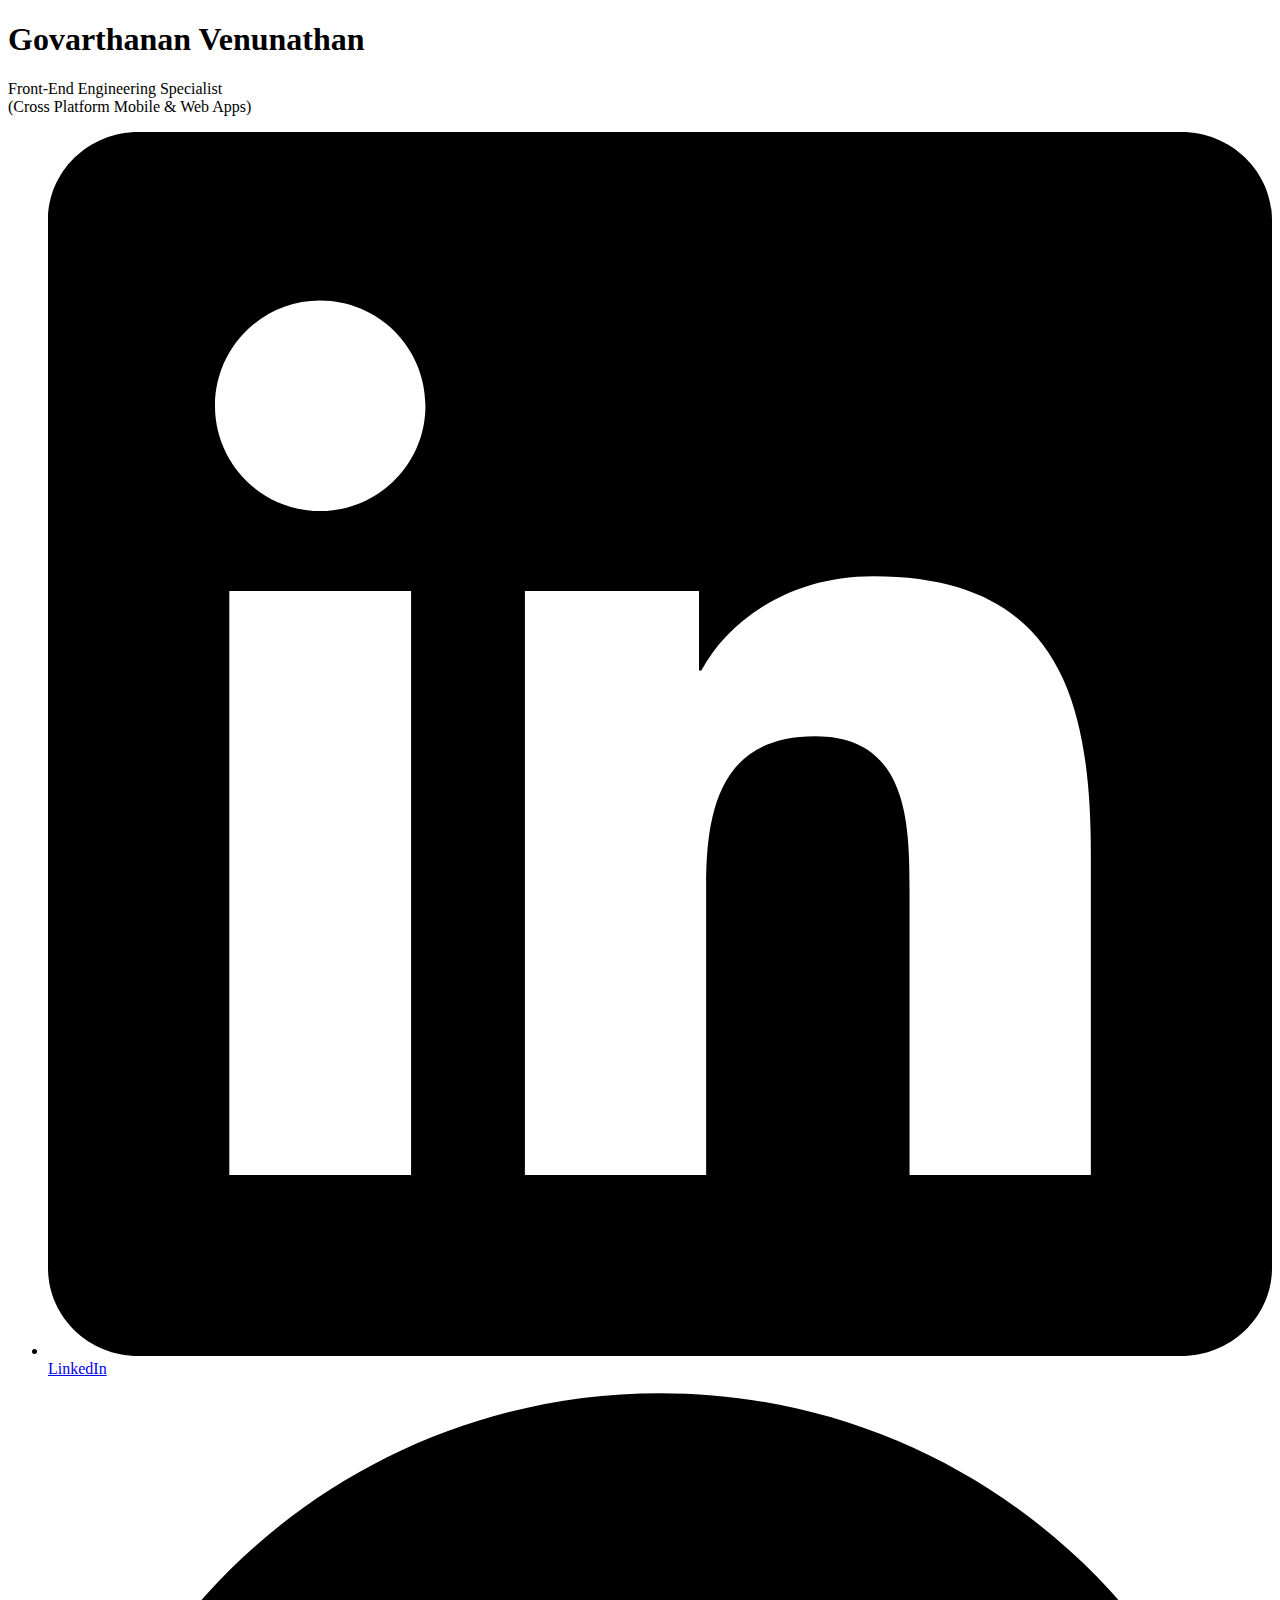
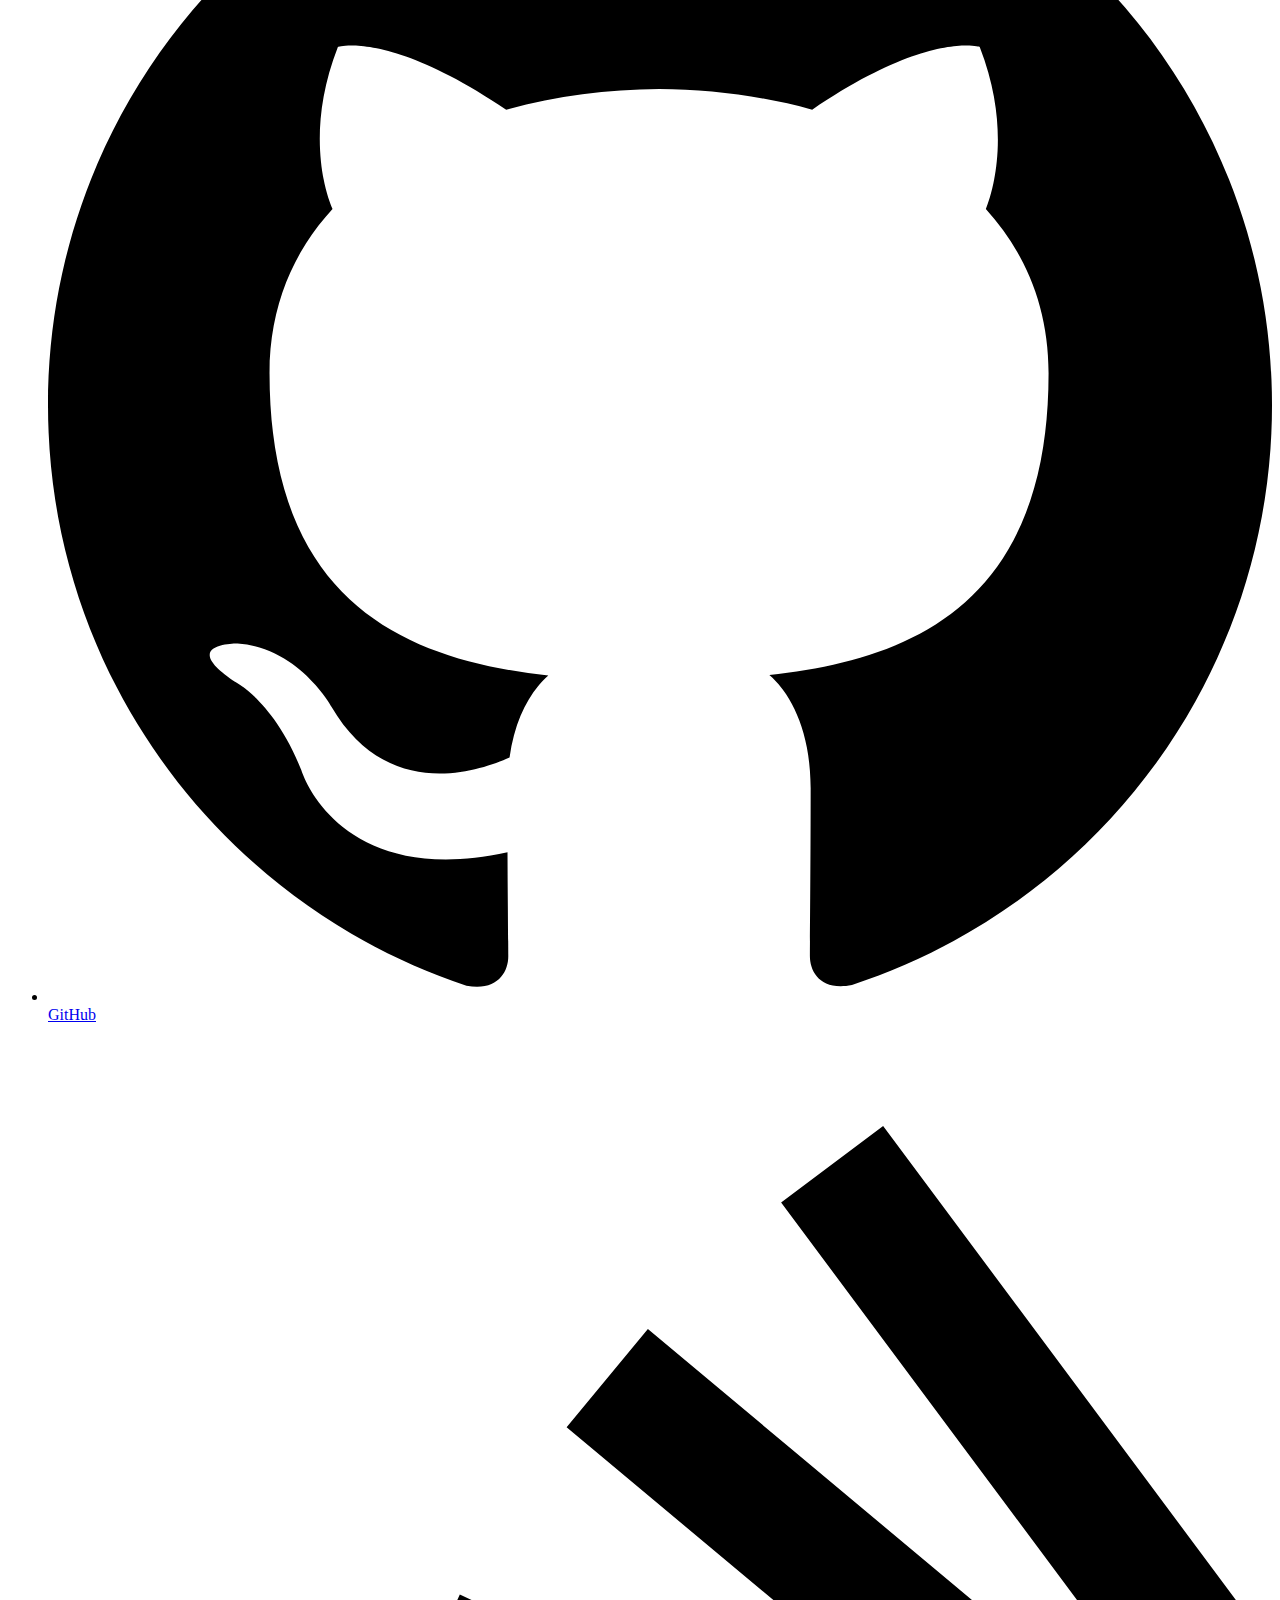
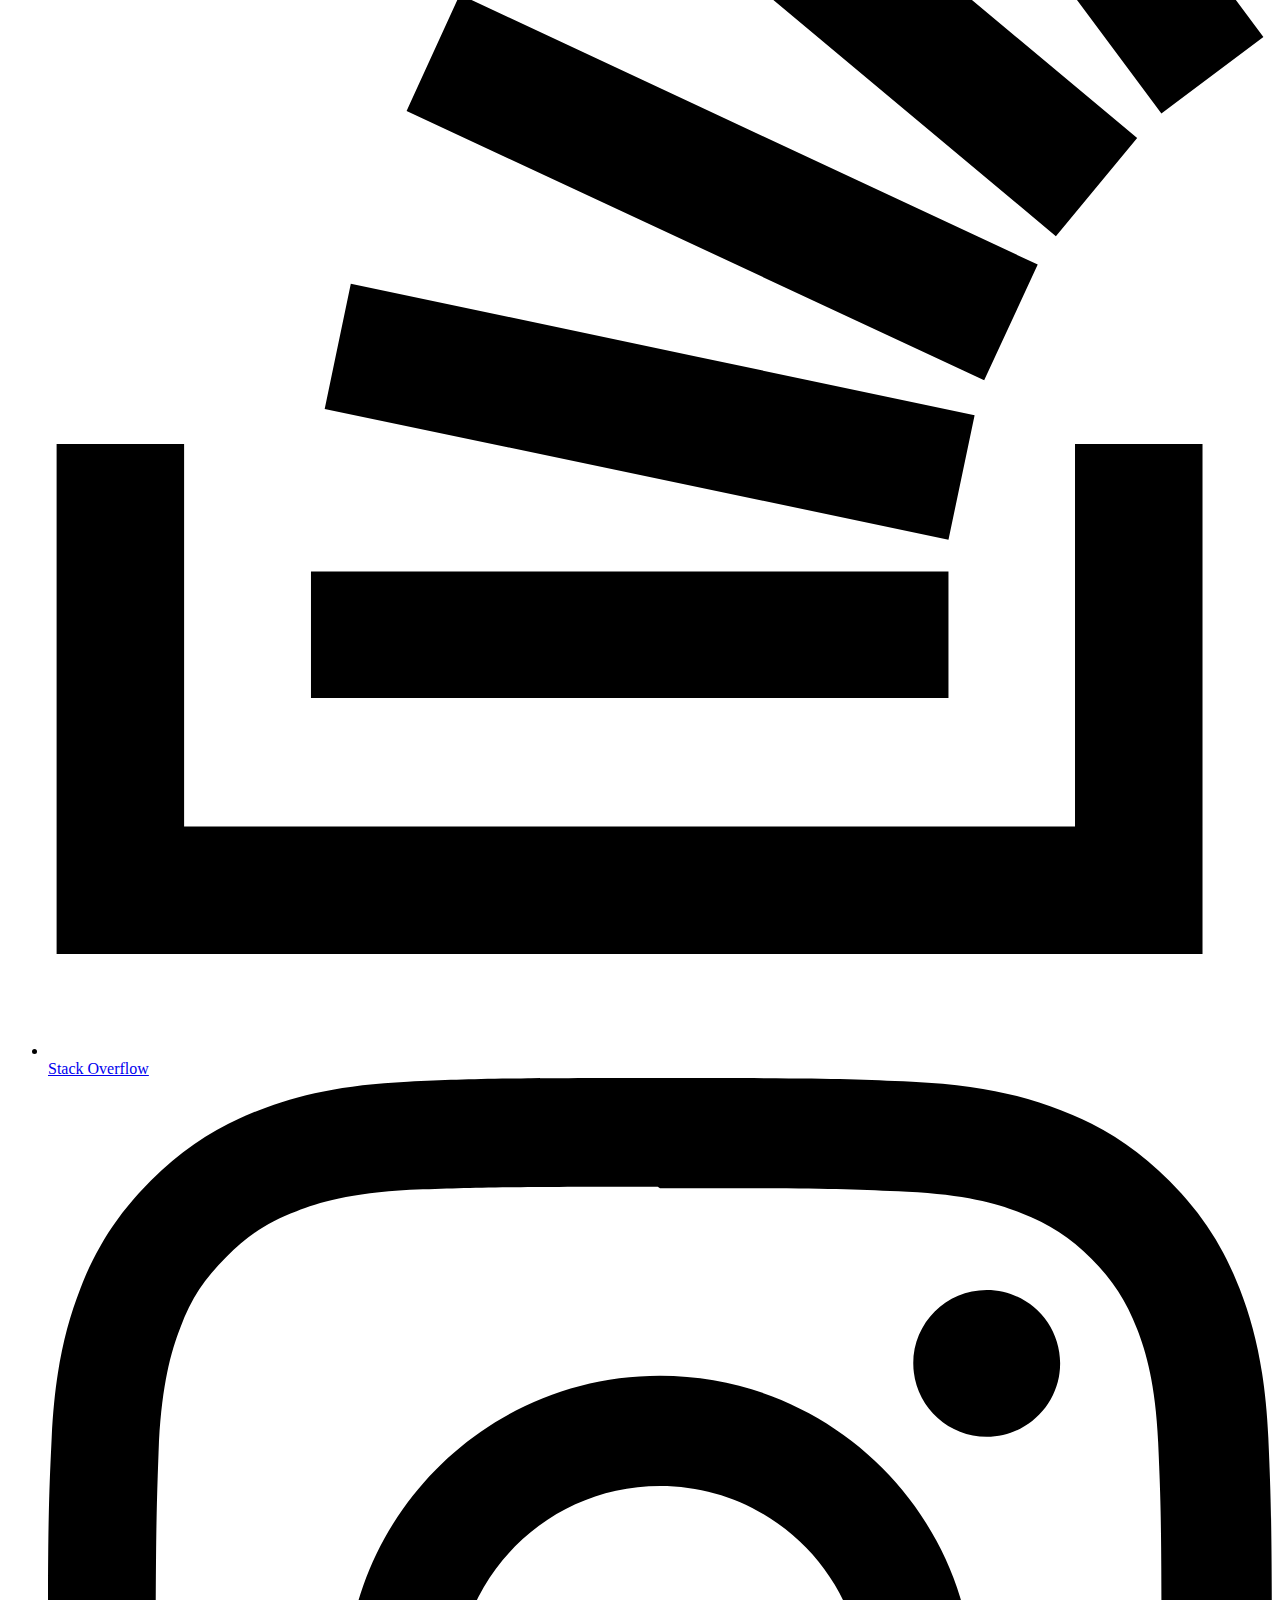
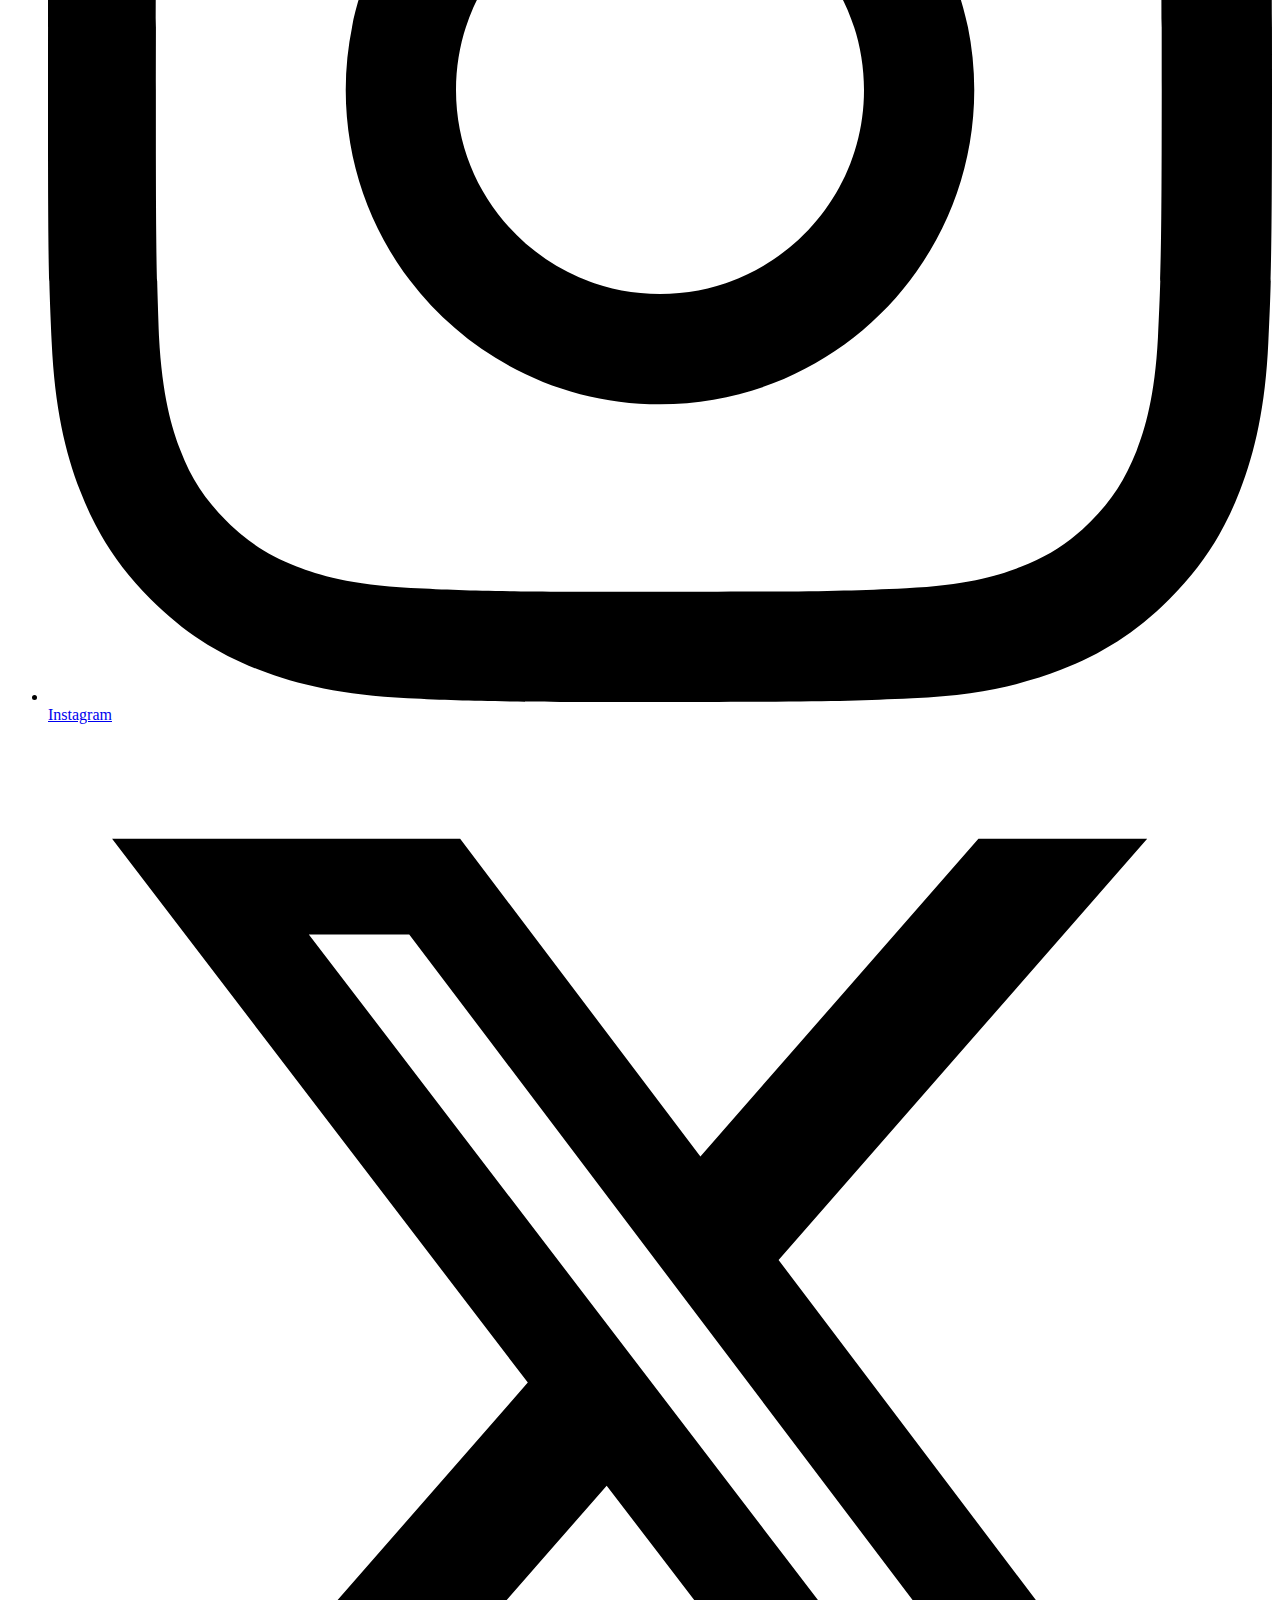
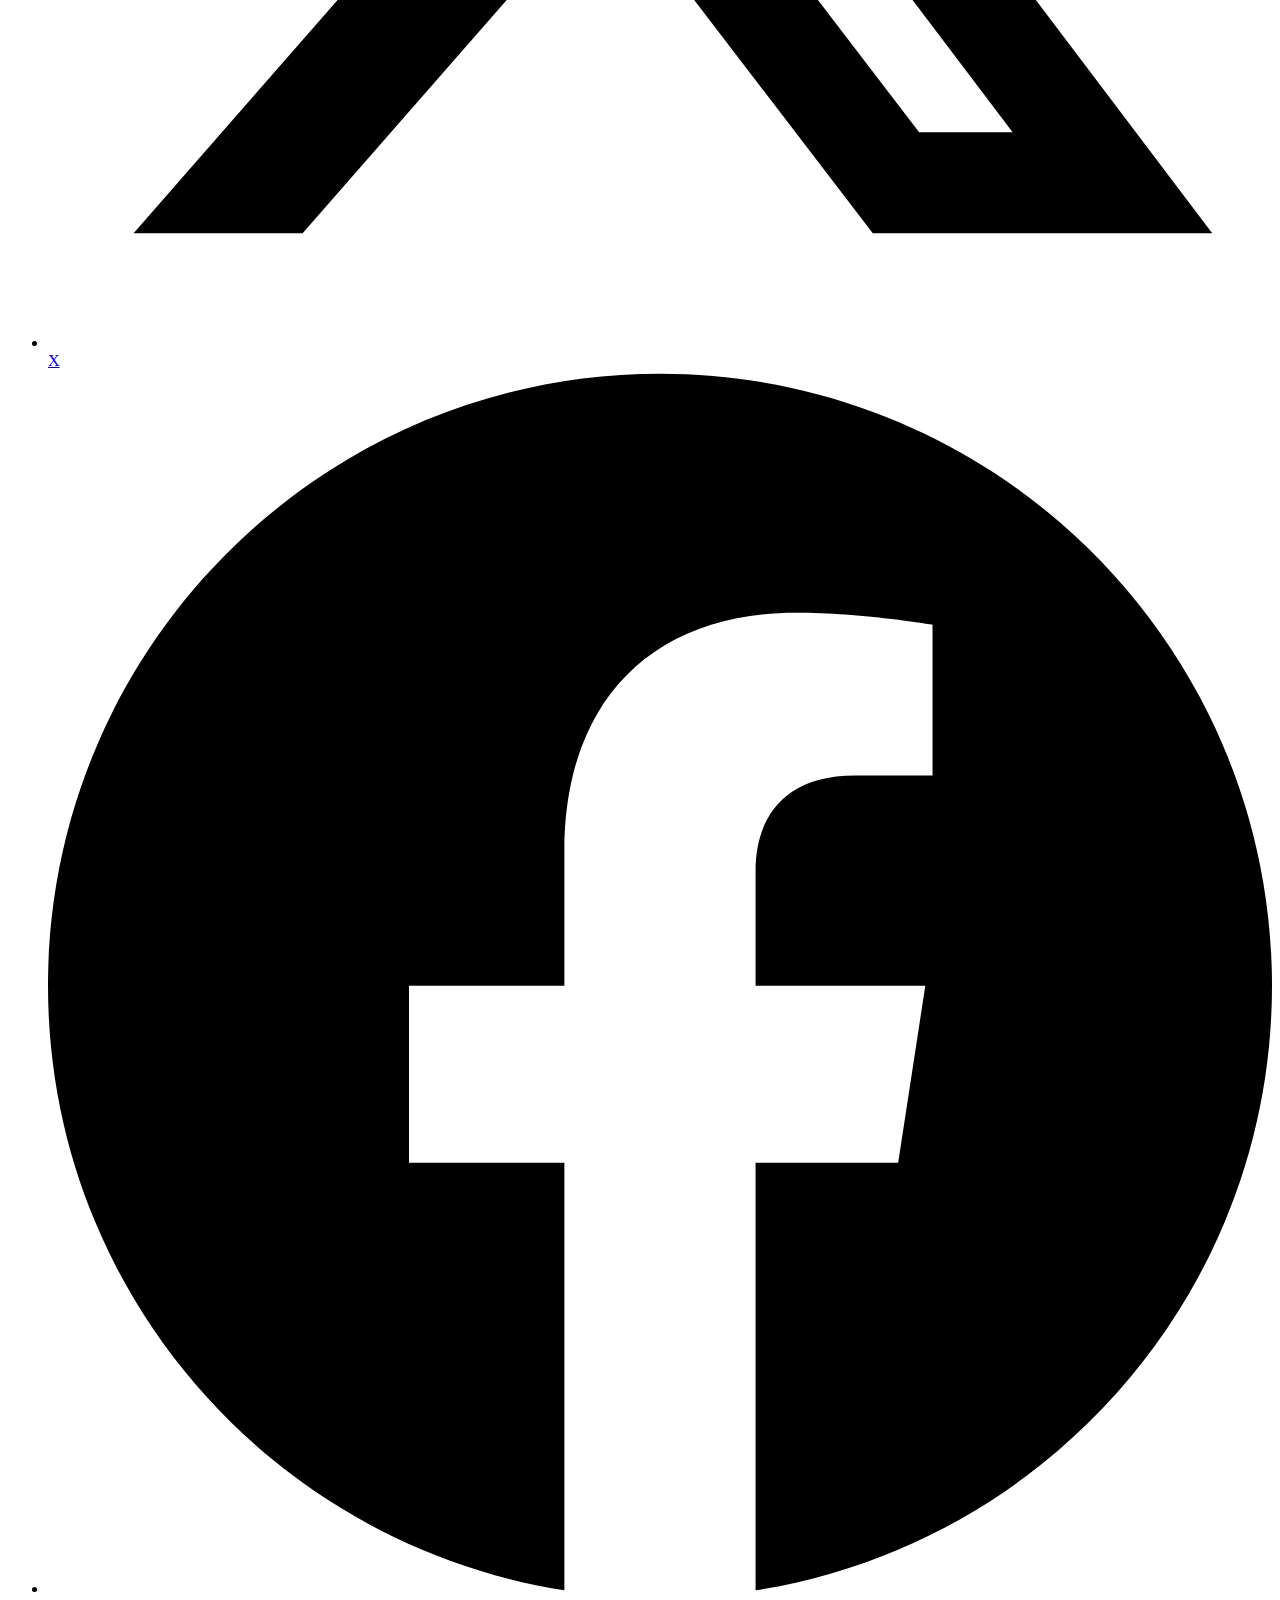
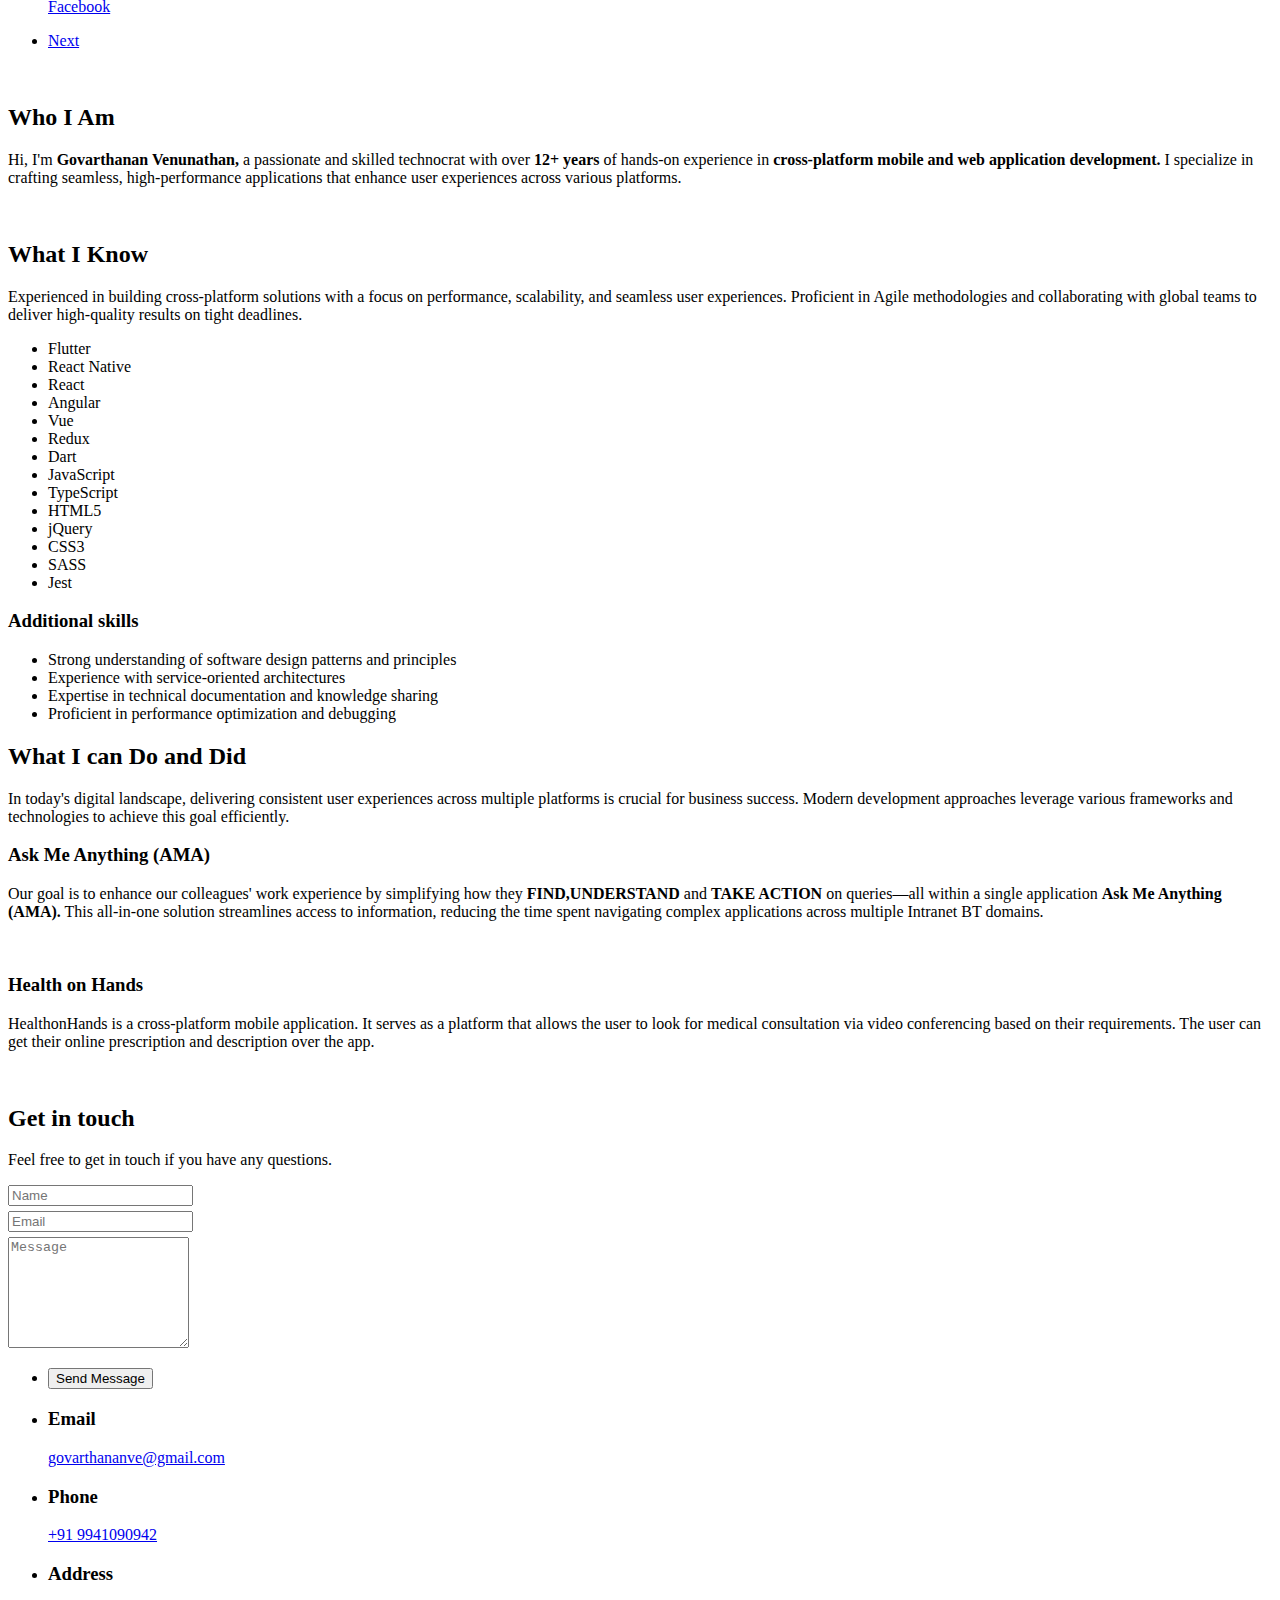
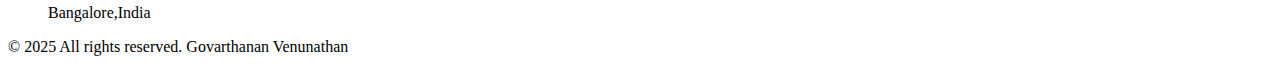
==== commit a26c3e08: "update index" ====
--- a/index.html
+++ b/index.html
@@ -1,481 +1,297 @@
-<!DOCTYPE HTML>
-<html>
-
-<head>
-	<title>Govarthanan Venunathan</title>
-	<meta charset="utf-8" />
-	<meta name="viewport" content="width=device-width, initial-scale=1, user-scalable=no" />
-	<meta name="description" content="" />
-	<meta name="keywords" content="" />
-	<link rel="stylesheet" href="assets/sass/main.css" />
-</head>
-
-<body class="is-preload">
-
-	<!-- Wrapper -->
-	<div id="wrapper">
-
-		<!-- Intro -->
-		<section class="intro">
-			<header>
-				<h1>Govarthanan Venunathan</h1>
-				<p>Front End Developer <br> (Cross platform mobile app & web)</p>
-				<ul class="actions">
-					<li><a href="#first" class="arrow scrolly"><span class="label">Next</span></a></li>
-				</ul>
-			</header>
-			<div class="content">
-				<span class="image fill" data-position="center"><img src="images/pic01.jpg" alt="" /></span>
-			</div>
-		</section>
-
-		<!-- Section -->
-		<section id="first">
-			<header>
-				<h2>Who I Am</h2>
-			</header>
-			<div class="content">
-				<p>Hi, I'm <strong>Govarthanan Venunathan</strong>, a skilled technocrat. I have <strong>11+</strong>
-					years of hands-on experience in User Interface (UI) development &
-					Cross platform mobile and web application development.</p>
-				<span class="image main"><img src="images/pic02.jpg" alt="" /></span>
-			</div>
-		</section>
-
-		<!-- Section -->
-		<!-- <section>
-			<header>
-				<h2>What I Know</h2>
-			</header>
-			<div class="content">
-				<p><strong>Etiam tristique libero</strong> eu nibh porttitor amet fermentum. Nullam venenatis erat id
-					vehicula ultrices sed ultricies condimentum.</p>
-				<ul class="feature-icons">
-					<li class="icon fa-laptop">Consequat tempus</li>
-					<li class="icon fa-bolt">Etiam adipiscing</li>
-					<li class="icon fa-signal">Libero nullam</li>
-					<li class="icon fa-gear">Blandit condimentum</li>
-					<li class="icon fa-map-marker">Lorem ipsum dolor</li>
-					<li class="icon fa-code">Nibh amet venenatis</li>
-				</ul>
-				<p>Vehicula ultrices sed ultricies condimentum. Magna sed etiam consequat, et lorem adipiscing sed
-					nulla. Volutpat nisl et tempus et dolor libero, feugiat magna tempus, sed et lorem adipiscing.</p>
-			</div>
-		</section> -->
-
-		<!-- Section -->
-		<section>
-			<header>
-				<h2>What I can Do and Did</h2>
-			</header>
-			<div class="content">
-				<!-- <p>Leads engineering teams critical to the organisation's performance through the delivery of
-					high-quality code within time and budget standards/requirements. Mentors, coaches, and manages
-					several teams to develop current and future team capabilities and ensure performance in delivering
-					the most impactful features to users.</p> -->
-
-				<!-- Section -->
-				<section>
-					<header>
-						<h3>Ask Me Anything</h3>
-						<p>To transform the working experience for our colleagues by making it easy to <b>FIND,
-								UNDERSTAND</b>
-							and <b>TAKE ACTION</b> on queries all under one application Ask Me Anything. This
-							application will
-							act as a one-stop solution for all queries which help reduce the time spent by our
-							colleagues on complex applications hosted on various domains across the Intranet.</p>
-					</header>
-					<div class="content">
-						<div class="gallery">
-							<a href="images/gallery/ama/home_d_l.jpg" class="landscape"><img
-									src="images/gallery/ama/home_d_l.jpg" alt="" /></a>
-							<a href="images/gallery/ama/home_m_p.jpg"><img src="images/gallery/ama/home_m_p.jpg"
-									class="portrait" alt="" /></a>
-							<a href="images/gallery/ama/chat_m_p.jpg"><img src="images/gallery/ama/chat_m_p.jpg"
-									class="portrait" alt="" /></a>
-						</div>
-					</div>
-				</section>
-
-				<!-- Section -->
-				<section>
-					<header>
-						<h3>Health on Hands</h3>
-						<p>HealthonHands is a cross-platform mobile application. It serves as a platform that allows the
-							user to look for medical consultation via video conferencing based on their requirements.
-							The user can get their online prescription and description over the app.</p>
-					</header>
-					<div class="content">
-						<div class="gallery">
-							<a href="images/gallery/hoh/0.jpg"><img src="images/gallery/hoh/0.jpg" class="portrait"
-									alt="" /></a>
-							<a href="images/gallery/hoh/1.jpg"><img src="images/gallery/hoh/1.jpg" class="portrait"
-									alt="" /></a>
-							<a href="images/gallery/hoh/2.jpg"><img src="images/gallery/hoh/2.jpg" class="portrait"
-									alt="" /></a>
-							<a href="images/gallery/hoh/3.jpg"><img src="images/gallery/hoh/3.jpg" class="portrait"
-									alt="" /></a>
-							<a href="images/gallery/hoh/4.jpg"><img src="images/gallery/hoh/4.jpg" class="portrait"
-									alt="" /></a>
-							<a href="images/gallery/hoh/5.jpg"><img src="images/gallery/hoh/5.jpg" class="portrait"
-									alt="" /></a>
-						</div>
-					</div>
-				</section>
-
-			</div>
-		</section>
-
-		<!-- Section -->
-		<!-- <section>
-			<header>
-				<h2>Duis sed adpiscing veroeros amet</h2>
-			</header>
-			<div class="content">
-				<p><strong>Proin tempus feugiat</strong> sed varius enim lorem ullamcorper dolore aliquam aenean ornare
-					velit lacus, ac varius enim lorem ullamcorper dolore.</p>
-				<ul class="actions">
-					<li><a href="#" class="button primary large">Get Started</a></li>
-					<li><a href="#" class="button large">Learn More</a></li>
-				</ul>
-			</div>
-		</section> -->
-
-		<!-- Elements -->
-		<!--
-					<section>
-						<header>
-							<h2>Elements</h2>
-						</header>
-						<div class="content">
-
-							<section>
-								<header>
-									<h3>Text</h3>
-								</header>
-								<div class="content">
-									<p>This is <b>bold</b> and this is <strong>strong</strong>. This is <i>italic</i> and this is <em>emphasized</em>.
-									This is <sup>superscript</sup> text and this is <sub>subscript</sub> text.
-									This is <u>underlined</u> and this is code: <code>for (;;) { ... }</code>. Finally, <a href="#">this is a link</a>.</p>
-									<hr />
-									<h2>Heading Level 2</h2>
-									<h3>Heading Level 3</h3>
-									<h4>Heading Level 4</h4>
-									<h5>Heading Level 5</h5>
-									<hr />
-									<h5>Blockquote</h5>
-									<blockquote>Fringilla nisl. Donec accumsan interdum nisi, quis tincidunt felis sagittis eget tempus euismod. Vestibulum ante ipsum primis in faucibus vestibulum. Blandit adipiscing eu felis iaculis volutpat ac adipiscing accumsan faucibus. Vestibulum ante ipsum primis in faucibus lorem ipsum dolor sit amet nullam adipiscing eu felis.</blockquote>
-									<h5>Preformatted</h5>
-									<pre><code>i = 0;
-
-while (!deck.isInOrder()) {
-  print 'Iteration ' + i;
-  deck.shuffle();
-  i++;
-}
-
-print 'Sorted in ' + i + ' iterations.';</code></pre>
-								</div>
-							</section>
-
-							<section>
-								<header>
-									<h3>Lists</h3>
-								</header>
-								<div class="content">
-
-									<h4>Unordered</h4>
-									<ul>
-										<li>Dolor pulvinar etiam.</li>
-										<li>Sagittis adipiscing.</li>
-										<li>Felis enim feugiat.</li>
-									</ul>
-
-									<h4>Alternate</h4>
-									<ul class="alt">
-										<li>Dolor pulvinar etiam.</li>
-										<li>Sagittis adipiscing.</li>
-										<li>Felis enim feugiat.</li>
-									</ul>
-
-									<h4>Ordered</h4>
-									<ol>
-										<li>Dolor pulvinar etiam.</li>
-										<li>Etiam vel felis viverra.</li>
-										<li>Felis enim feugiat.</li>
-										<li>Dolor pulvinar etiam.</li>
-										<li>Etiam vel felis lorem.</li>
-										<li>Felis enim et feugiat.</li>
-									</ol>
-									<h4>Icons</h4>
-									<ul class="icons">
-										<li><a href="#" class="icon fa-twitter"><span class="label">Twitter</span></a></li>
-										<li><a href="#" class="icon fa-facebook"><span class="label">Facebook</span></a></li>
-										<li><a href="#" class="icon fa-instagram"><span class="label">Instagram</span></a></li>
-										<li><a href="#" class="icon fa-github"><span class="label">Github</span></a></li>
-									</ul>
-
-									<h4>Actions</h4>
-									<ul class="actions">
-										<li><a href="#" class="button primary">Default</a></li>
-										<li><a href="#" class="button">Default</a></li>
-									</ul>
-									<ul class="actions stacked">
-										<li><a href="#" class="button primary">Default</a></li>
-										<li><a href="#" class="button">Default</a></li>
-									</ul>
-								</div>
-							</section>
-
-							<section>
-								<header>
-									<h3>Table</h3>
-								</header>
-								<div class="content">
-									<h4>Default</h4>
-									<div class="table-wrapper">
-										<table>
-											<thead>
-												<tr>
-													<th>Name</th>
-													<th>Description</th>
-													<th>Price</th>
-												</tr>
-											</thead>
-											<tbody>
-												<tr>
-													<td>Item One</td>
-													<td>Ante turpis integer aliquet porttitor.</td>
-													<td>29.99</td>
-												</tr>
-												<tr>
-													<td>Item Two</td>
-													<td>Vis ac commodo adipiscing arcu aliquet.</td>
-													<td>19.99</td>
-												</tr>
-												<tr>
-													<td>Item Three</td>
-													<td> Morbi faucibus arcu accumsan lorem.</td>
-													<td>29.99</td>
-												</tr>
-												<tr>
-													<td>Item Four</td>
-													<td>Vitae integer tempus condimentum.</td>
-													<td>19.99</td>
-												</tr>
-												<tr>
-													<td>Item Five</td>
-													<td>Ante turpis integer aliquet porttitor.</td>
-													<td>29.99</td>
-												</tr>
-											</tbody>
-											<tfoot>
-												<tr>
-													<td colspan="2"></td>
-													<td>100.00</td>
-												</tr>
-											</tfoot>
-										</table>
-									</div>
-
-									<h4>Alternate</h4>
-									<div class="table-wrapper">
-										<table class="alt">
-											<thead>
-												<tr>
-													<th>Name</th>
-													<th>Description</th>
-													<th>Price</th>
-												</tr>
-											</thead>
-											<tbody>
-												<tr>
-													<td>Item One</td>
-													<td>Ante turpis integer aliquet porttitor.</td>
-													<td>29.99</td>
-												</tr>
-												<tr>
-													<td>Item Two</td>
-													<td>Vis ac commodo adipiscing arcu aliquet.</td>
-													<td>19.99</td>
-												</tr>
-												<tr>
-													<td>Item Three</td>
-													<td> Morbi faucibus arcu accumsan lorem.</td>
-													<td>29.99</td>
-												</tr>
-												<tr>
-													<td>Item Four</td>
-													<td>Vitae integer tempus condimentum.</td>
-													<td>19.99</td>
-												</tr>
-												<tr>
-													<td>Item Five</td>
-													<td>Ante turpis integer aliquet porttitor.</td>
-													<td>29.99</td>
-												</tr>
-											</tbody>
-											<tfoot>
-												<tr>
-													<td colspan="2"></td>
-													<td>100.00</td>
-												</tr>
-											</tfoot>
-										</table>
-									</div>
-								</div>
-							</section>
-
-							<section>
-								<header>
-									<h3>Buttons</h3>
-								</header>
-								<div class="content">
-									<ul class="actions">
-										<li><a href="#" class="button primary">Primary</a></li>
-										<li><a href="#" class="button">Default</a></li>
-									</ul>
-									<ul class="actions">
-										<li><a href="#" class="button large">Large</a></li>
-										<li><a href="#" class="button">Default</a></li>
-										<li><a href="#" class="button small">Small</a></li>
-									</ul>
-									<ul class="actions">
-										<li><a href="#" class="button primary icon fa-download">Icon</a></li>
-										<li><a href="#" class="button icon fa-download">Icon</a></li>
-									</ul>
-									<ul class="actions">
-										<li><span class="button primary disabled">Disabled</span></li>
-										<li><span class="button disabled">Disabled</span></li>
-									</ul>
-								</div>
-							</section>
-
-							<section>
-								<header>
-									<h3>Form</h3>
-								</header>
-								<div class="content">
-									<form method="post" action="#">
-										<div class="fields">
-											<div class="field half">
-												<label for="demo-name">Name</label>
-												<input type="text" name="demo-name" id="demo-name" value="" placeholder="Jane Doe" />
-											</div>
-											<div class="field half">
-												<label for="demo-email">Email</label>
-												<input type="email" name="demo-email" id="demo-email" value="" placeholder="jane@untitled.tld" />
-											</div>
-											<div class="field">
-												<label for="demo-category">Category</label>
-												<select name="demo-category" id="demo-category">
-													<option value="">-</option>
-													<option value="1">Manufacturing</option>
-													<option value="1">Shipping</option>
-													<option value="1">Administration</option>
-													<option value="1">Human Resources</option>
-												</select>
-											</div>
-											<div class="field half">
-												<input type="radio" id="demo-priority-low" name="demo-priority" checked>
-												<label for="demo-priority-low">Low</label>
-											</div>
-											<div class="field half">
-												<input type="radio" id="demo-priority-high" name="demo-priority">
-												<label for="demo-priority-high">High</label>
-											</div>
-											<div class="field half">
-												<input type="checkbox" id="demo-copy" name="demo-copy">
-												<label for="demo-copy">Email me a copy</label>
-											</div>
-											<div class="field half">
-												<input type="checkbox" id="demo-human" name="demo-human" checked>
-												<label for="demo-human">Not a robot</label>
-											</div>
-											<div class="field">
-												<label for="demo-message">Message</label>
-												<textarea name="demo-message" id="demo-message" placeholder="Enter your message" rows="6"></textarea>
-											</div>
-										</div>
-										<ul class="actions">
-											<li><input type="submit" value="Send Message" class="primary" /></li>
-											<li><input type="reset" value="Reset" /></li>
-										</ul>
-									</form>
-								</div>
-							</section>
-
-						</div>
-					</section>
-				-->
-
-		<!-- Section -->
-		<!-- <section>
-			<header>
-				<h2>Get in touch</h2>
-			</header>
-			<div class="content">
-				<p><strong>Auctor commodo</strong> interdum et malesuada fames ac ante ipsum primis in faucibus.
-					Pellentesque venenatis dolor imperdiet dolor mattis sagittis.</p>
-				<form>
-					<div class="fields">
-						<div class="field half">
-							<input type="text" name="name" id="name" placeholder="Name" />
-						</div>
-						<div class="field half">
-							<input type="email" name="email" id="email" placeholder="Email" />
-						</div>
-						<div class="field">
-							<textarea name="message" id="message" placeholder="Message" rows="7"></textarea>
-						</div>
-					</div>
-					<ul class="actions">
-						<li><input type="submit" value="Send Message" class="button primary" /></li>
-					</ul>
-				</form>
-			</div>
-			<footer>
-				<ul class="items">
-					<li>
-						<h3>Email</h3>
-						<a href="#">information@untitled.ext</a>
-					</li>
-					<li>
-						<h3>Phone</h3>
-						<a href="#">(000) 000-0000</a>
-					</li>
-					<li>
-						<h3>Address</h3>
-						<span>1234 Somewhere Road, Nashville, TN 00000</span>
-					</li>
-					<li>
-						<h3>Elsewhere</h3>
-						<ul class="icons">
-							<li><a href="#" class="icon fa-twitter"><span class="label">Twitter</span></a></li>
-							<li><a href="#" class="icon fa-facebook"><span class="label">Facebook</span></a></li>
-							<li><a href="#" class="icon fa-instagram"><span class="label">Instagram</span></a></li>
-							<li><a href="#" class="icon fa-linkedin"><span class="label">LinkedIn</span></a></li>
-							<li><a href="#" class="icon fa-github"><span class="label">GitHub</span></a></li>
-							<li><a href="#" class="icon fa-codepen"><span class="label">Codepen</span></a></li>
-						</ul>
-					</li>
-				</ul>
-			</footer>
-		</section> -->
-
-		<!-- Copyright -->
-		<div class="copyright">&copy; 2024 All rights reserved. Govarthanan</div>
-
-	</div>
-
-	<!-- Scripts -->
-	<script src="assets/js/jquery.min.js"></script>
-	<script src="assets/js/jquery.scrolly.min.js"></script>
-	<script src="assets/js/browser.min.js"></script>
-	<script src="assets/js/breakpoints.min.js"></script>
-	<script src="assets/js/util.js"></script>
-	<script src="assets/js/main.js"></script>
-
-</body>
-
+<!DOCTYPE HTML>
+<html>
+
+<head>
+	<title>Govarthanan Venunathan</title>
+	<meta charset="utf-8" />
+	<meta name="viewport" content="width=device-width, initial-scale=1, user-scalable=no" />
+	<meta name="description" content="" />
+	<meta name="keywords" content="" />
+	<link rel="apple-touch-icon" sizes="57x57" href="favicon/apple-icon-57x57.png">
+	<link rel="apple-touch-icon" sizes="60x60" href="favicon/apple-icon-60x60.png">
+	<link rel="apple-touch-icon" sizes="72x72" href="favicon/apple-icon-72x72.png">
+	<link rel="apple-touch-icon" sizes="76x76" href="favicon/apple-icon-76x76.png">
+	<link rel="apple-touch-icon" sizes="114x114" href="favicon/apple-icon-114x114.png">
+	<link rel="apple-touch-icon" sizes="120x120" href="favicon/apple-icon-120x120.png">
+	<link rel="apple-touch-icon" sizes="144x144" href="favicon/apple-icon-144x144.png">
+	<link rel="apple-touch-icon" sizes="152x152" href="favicon/apple-icon-152x152.png">
+	<link rel="apple-touch-icon" sizes="180x180" href="favicon/apple-icon-180x180.png">
+	<link rel="icon" type="image/png" sizes="192x192" href="favicon/android-icon-192x192.png">
+	<link rel="icon" type="image/png" sizes="32x32" href="favicon/favicon-32x32.png">
+	<link rel="icon" type="image/png" sizes="96x96" href="favicon/favicon-96x96.png">
+	<link rel="icon" type="image/png" sizes="16x16" href="favicon/favicon-16x16.png">
+	<link rel="manifest" href="favicon/manifest.json">
+	<meta name="msapplication-TileColor" content="#ffffff">
+	<meta name="msapplication-TileImage" content="favicon/ms-icon-144x144.png">
+	<meta name="theme-color" content="#ffffff">
+	<link rel="stylesheet" href="assets/css/main.css" />
+</head>
+
+<body class="is-preload">
+
+	<!-- Wrapper -->
+	<div id="wrapper">
+
+		<!-- Intro -->
+		<section class="intro">
+			<header>
+				<h1>Govarthanan Venunathan</h1>
+				<p>Front-End Engineering Specialist<br> (Cross Platform Mobile & Web Apps)</p>
+				<div class="social-connect">
+					<ul class="icons">
+						<li>
+							<a href="https://www.linkedin.com/in/govarthanan-venunathan-51434563/" class="icon"
+								target="_blank">
+								<svg xmlns="http://www.w3.org/2000/svg" viewBox="0 0 24 24">
+									<path
+										d="M20.447 20.452h-3.554v-5.569c0-1.328-.027-3.037-1.852-3.037-1.853 0-2.136 1.445-2.136 2.939v5.667H9.351V9h3.414v1.561h.046c.477-.9 1.637-1.85 3.37-1.85 3.601 0 4.267 2.37 4.267 5.455v6.286zM5.337 7.433c-1.144 0-2.063-.926-2.063-2.065 0-1.138.92-2.063 2.063-2.063 1.14 0 2.064.925 2.064 2.063 0 1.139-.925 2.065-2.064 2.065zm1.782 13.019H3.555V9h3.564v11.452zM22.225 0H1.771C.792 0 0 .774 0 1.729v20.542C0 23.227.792 24 1.771 24h20.451C23.2 24 24 23.227 24 22.271V1.729C24 .774 23.2 0 22.222 0h.003z" />
+								</svg>
+								<span class="label">LinkedIn</span>
+							</a>
+						</li>
+						<li>
+							<a href="https://github.com/govarthananve" class="icon" target="_blank">
+								<svg xmlns="http://www.w3.org/2000/svg" viewBox="0 0 24 24">
+									<path
+										d="M12 .297c-6.63 0-12 5.373-12 12 0 5.303 3.438 9.8 8.205 11.385.6.113.82-.258.82-.577 0-.285-.01-1.04-.015-2.04-3.338.724-4.042-1.61-4.042-1.61C4.422 18.07 3.633 17.7 3.633 17.7c-1.087-.744.084-.729.084-.729 1.205.084 1.838 1.236 1.838 1.236 1.07 1.835 2.809 1.305 3.495.998.108-.776.417-1.305.76-1.605-2.665-.3-5.466-1.332-5.466-5.93 0-1.31.465-2.38 1.235-3.22-.135-.303-.54-1.523.105-3.176 0 0 1.005-.322 3.3 1.23.96-.267 1.98-.399 3-.405 1.02.006 2.04.138 3 .405 2.28-1.552 3.285-1.23 3.285-1.23.645 1.653.24 2.873.12 3.176.765.84 1.23 1.91 1.23 3.22 0 4.61-2.805 5.625-5.475 5.92.42.36.81 1.096.81 2.22 0 1.606-.015 2.896-.015 3.286 0 .315.21.69.825.57C20.565 22.092 24 17.592 24 12.297c0-6.627-5.373-12-12-12" />
+								</svg>
+								<span class="label">GitHub</span>
+							</a>
+						</li>
+						<li>
+							<a href="https://stackoverflow.com/users/5031127/govarthanan-venunathan" class="icon"
+								target="_blank">
+								<svg xmlns="http://www.w3.org/2000/svg" viewBox="0 0 384 512">
+									<path
+										d="M290.7 311L95 269.7 86.8 309l195.7 41zm51-87L188.2 95.7l-25.5 30.8 153.5 128.3zm-31.2 39.7L129.2 179l-16.7 36.5L293.7 300zM262 32l-32 24 119.3 160.3 32-24zm20.5 328h-200v39.7h200zm39.7 80H42.7V320h-40v160h359.5V320h-40z" />
+								</svg>
+								<span class="label">Stack Overflow</span>
+							</a>
+						</li>
+						<li>
+							<a href="https://www.instagram.com/govarthananve" class="icon" target="_blank">
+								<svg xmlns="http://www.w3.org/2000/svg" viewBox="0 0 24 24">
+									<path
+										d="M12 0C8.74 0 8.333.015 7.053.072 5.775.132 4.905.333 4.14.63c-.789.306-1.459.717-2.126 1.384S.935 3.35.63 4.14C.333 4.905.131 5.775.072 7.053.012 8.333 0 8.74 0 12s.015 3.667.072 4.947c.06 1.277.261 2.148.558 2.913.306.788.717 1.459 1.384 2.126.667.666 1.336 1.079 2.126 1.384.766.296 1.636.499 2.913.558C8.333 23.988 8.74 24 12 24s3.667-.015 4.947-.072c1.277-.06 2.148-.262 2.913-.558.788-.306 1.459-.718 2.126-1.384.666-.667 1.079-1.335 1.384-2.126.296-.765.499-1.636.558-2.913.06-1.28.072-1.687.072-4.947s-.015-3.667-.072-4.947c-.06-1.277-.262-2.149-.558-2.913-.306-.789-.718-1.459-1.384-2.126C21.319 1.347 20.651.935 19.86.63c-.765-.297-1.636-.499-2.913-.558C15.667.012 15.26 0 12 0zm0 2.16c3.203 0 3.585.016 4.85.071 1.17.055 1.805.249 2.227.415.562.217.96.477 1.382.896.419.42.679.819.896 1.381.164.422.36 1.057.413 2.227.057 1.266.07 1.646.07 4.85s-.015 3.585-.074 4.85c-.061 1.17-.256 1.805-.421 2.227-.224.562-.479.96-.899 1.382-.419.419-.824.679-1.38.896-.42.164-1.065.36-2.235.413-1.274.057-1.649.07-4.859.07-3.211 0-3.586-.015-4.859-.074-1.171-.061-1.816-.256-2.236-.421-.569-.224-.96-.479-1.379-.899-.421-.419-.69-.824-.9-1.38-.165-.42-.359-1.065-.42-2.235-.045-1.26-.061-1.649-.061-4.844 0-3.196.016-3.586.061-4.861.061-1.17.255-1.814.42-2.234.21-.57.479-.96.9-1.381.419-.419.81-.689 1.379-.898.42-.166 1.051-.361 2.221-.421 1.275-.045 1.65-.06 4.859-.06l.045.03zm0 3.678c-3.405 0-6.162 2.76-6.162 6.162 0 3.405 2.76 6.162 6.162 6.162 3.405 0 6.162-2.76 6.162-6.162 0-3.405-2.76-6.162-6.162-6.162zM12 16c-2.21 0-4-1.79-4-4s1.79-4 4-4 4 1.79 4 4-1.79 4-4 4zm7.846-10.405c0 .795-.646 1.44-1.44 1.44-.795 0-1.44-.646-1.44-1.44 0-.794.646-1.439 1.44-1.439.793-.001 1.44.645 1.44 1.439z" />
+								</svg>
+								<span class="label">Instagram</span>
+							</a>
+						</li>
+						<li>
+							<a href="https://x.com/govarthananve" class="icon" target="_blank">
+								<svg xmlns="http://www.w3.org/2000/svg" viewBox="0 0 512 512">
+									<path
+										d="M389.2 48h70.6L305.6 224.2 487 464H345L233.7 318.6 106.5 464H35.8L200.7 275.5 26.8 48H172.4L272.9 180.9 389.2 48zM364.4 421.8h39.1L151.1 88h-42L364.4 421.8z" />
+								</svg>
+								<span class="label">X</span>
+							</a>
+						</li>
+						<li>
+							<a href="https://www.facebook.com/govarthananve" class="icon" target="_blank">
+								<svg xmlns="http://www.w3.org/2000/svg" viewBox="0 0 24 24">
+									<path
+										d="M24 12.073c0-6.627-5.373-12-12-12s-12 5.373-12 12c0 5.99 4.388 10.954 10.125 11.854v-8.385H7.078v-3.47h3.047V9.43c0-3.007 1.792-4.669 4.533-4.669 1.312 0 2.686.235 2.686.235v2.953H15.83c-1.491 0-1.956.925-1.956 1.874v2.25h3.328l-.532 3.47h-2.796v8.385C19.612 23.027 24 18.062 24 12.073z" />
+								</svg>
+								<span class="label">Facebook</span>
+							</a>
+						</li>
+					</ul>
+				</div>
+				<ul class="actions">
+					<li><a href="#first" class="arrow scrolly"><span class="label">Next</span></a></li>
+				</ul>
+			</header>
+			<div class="content">
+				<span class="image fill" data-position="center"><img src="images/pic01.jpg" alt="" /></span>
+			</div>
+		</section>
+
+		<!-- Section -->
+		<section id="first">
+			<header>
+				<h2>Who I Am</h2>
+			</header>
+			<div class="content">
+				<p>Hi, I'm <strong>Govarthanan Venunathan,</strong> a passionate and skilled technocrat with over
+					<strong>12+ years</strong> of hands-on experience in <strong>cross-platform mobile and web
+						application development.</strong> I specialize in crafting
+					seamless, high-performance applications that enhance user experiences across various platforms.
+				</p>
+
+				<span class="image main"><img src="images/pic02.jpg" alt="" /></span>
+			</div>
+		</section>
+
+		<!-- Section -->
+		<section>
+			<header>
+				<h2>What I Know</h2>
+			</header>
+			<div class="content">
+				<p>Experienced in building cross-platform solutions with a focus on performance, scalability, and
+					seamless user experiences. Proficient in Agile methodologies and collaborating with global teams to
+					deliver high-quality results on tight deadlines.</p>
+				<ul class="skills-icons">
+					<li class="flutter">Flutter</li>
+					<li class="react-native">React Native</li>
+					<li class="react">React</li>
+					<li class="angular">Angular</li>
+					<li class="vue">Vue</li>
+					<li class="redux">Redux</li>
+					<li class="dart">Dart</li>
+					<li class="javascript">JavaScript</li>
+					<li class="typescript">TypeScript</li>
+					<li class="html5">HTML5</li>
+					<li class="jquery">jQuery</li>
+					<li class="css3">CSS3</li>
+					<li class="sass">SASS</li>
+					<li class="jest">Jest</li>
+				</ul>
+				<h3 class="g-fb">Additional skills</h3>
+				<ul>
+					<li>Strong understanding of software design patterns and principles</li>
+					<li>Experience with service-oriented architectures</li>
+					<li>Expertise in technical documentation and knowledge sharing</li>
+					<li>Proficient in performance optimization and debugging</li>
+				</ul>
+
+			</div>
+		</section>
+
+		<!-- Section -->
+		<section>
+			<header>
+				<h2>What I can Do and Did</h2>
+			</header>
+			<div class="content">
+				<p>In today's digital landscape, delivering consistent user experiences across multiple platforms is
+					crucial for business success. Modern development approaches leverage various frameworks and
+					technologies to achieve this goal efficiently.</p>
+
+				<!-- Section -->
+				<section>
+					<header>
+						<h3 class="g-fb">Ask Me Anything (AMA)</h3>
+						<p class="g-fb">Our goal is to enhance our colleagues' work experience by simplifying
+							how they
+							<b>FIND,UNDERSTAND</b> and <b>TAKE ACTION</b> on queries—all within a single application
+							<b>Ask Me Anything (AMA).</b> This all-in-one solution streamlines access to information,
+							reducing the time spent navigating complex applications across multiple Intranet BT domains.
+						</p>
+					</header>
+					<div class="content">
+						<div class="gallery">
+							<a href="images/gallery/ama/home_d_l.png" class="landscape"><img
+									src="images/gallery/ama/home_d_l.png" alt="" /></a>
+							<a href="images/gallery/ama/home_m_p.png"><img src="images/gallery/ama/home_m_p.png"
+									class="portrait" alt="" /></a>
+							<a href="images/gallery/ama/chat_m_p.png"><img src="images/gallery/ama/chat_m_p.png"
+									class="portrait" alt="" /></a>
+						</div>
+					</div>
+				</section>
+
+				<!-- Section -->
+				<section>
+					<header>
+						<h3 class="g-fb">Health on Hands</h3>
+						<p class="g-fb">HealthonHands is a cross-platform mobile application. It serves as a
+							platform that allows the
+							user to look for medical consultation via video conferencing based on their requirements.
+							The user can get their online prescription and description over the app.</p>
+					</header>
+					<div class="content">
+						<div class="gallery">
+							<a href="images/gallery/hoh/0.jpg"><img src="images/gallery/hoh/0.jpg" class="portrait"
+									alt="" /></a>
+							<a href="images/gallery/hoh/1.jpg"><img src="images/gallery/hoh/1.jpg" class="portrait"
+									alt="" /></a>
+							<a href="images/gallery/hoh/2.jpg"><img src="images/gallery/hoh/2.jpg" class="portrait"
+									alt="" /></a>
+							<a href="images/gallery/hoh/3.jpg"><img src="images/gallery/hoh/3.jpg" class="portrait"
+									alt="" /></a>
+							<a href="images/gallery/hoh/4.jpg"><img src="images/gallery/hoh/4.jpg" class="portrait"
+									alt="" /></a>
+							<a href="images/gallery/hoh/5.jpg"><img src="images/gallery/hoh/5.jpg" class="portrait"
+									alt="" /></a>
+						</div>
+					</div>
+				</section>
+		</section>
+		<!-- Section -->
+		<section>
+			<header>
+				<h2>Get in touch</h2>
+			</header>
+			<div class="content">
+				<p>Feel free to get in touch if you have any questions.</p>
+				<form id="contactForm">
+					<div class="fields">
+						<div class="field half">
+							<input type="text" name="name" id="name" placeholder="Name" />
+							<div id="nameError" class="error"></div>
+						</div>
+						<div class="field half">
+							<input type="email" name="email" id="email" placeholder="Email" />
+							<div id="emailError" class="error"></div>
+						</div>
+						<div class="field">
+							<textarea name="message" id="message" placeholder="Message" rows="7"></textarea>
+							<div id="messageError" class="error"></div>
+						</div>
+					</div>
+					<ul class="actions">
+						<li><input type="submit" value="Send Message" class="button primary" /></li>
+					</ul>
+					<div id="successMessage" class="success"></div>
+				</form>
+				<style>
+					.error {
+						color: red;
+						font-size: 14px;
+						margin-top: 5px;
+					}
+
+					.success {
+						color: green;
+						font-size: 14px;
+						margin-top: 5px;
+					}
+				</style>
+			</div>
+			<footer>
+				<ul class="items">
+					<li>
+						<h3 class="g-fb">Email</h3>
+						<a href="mailto:govarthananve@gmail.com" class="g-fb">govarthananve@gmail.com</a>
+					</li>
+					<li>
+						<h3 class="g-fb">Phone</h3>
+						<a href="tel:+919941090942" class="g-fb">+91 9941090942</a>
+					</li>
+					<li>
+						<h3 class="g-fb">Address</h3>
+						<span class="g-fb">Bangalore,India</span>
+					</li>
+				</ul>
+			</footer>
+		</section>
+
+		<!-- Copyright -->
+		<div class="copyright">&copy; 2025 All rights reserved. Govarthanan Venunathan
+		</div>
+
+	</div>
+
+	<!-- Scripts -->
+	<script src="assets/js/jquery.min.js"></script>
+	<script src="assets/js/jquery.scrolly.min.js"></script>
+	<script src="assets/js/browser.min.js"></script>
+	<script src="assets/js/breakpoints.min.js"></script>
+	<script src="assets/js/util.js"></script>
+	<script src="assets/js/getintouch.js"></script>
+	<script src="assets/js/main.js"></script>
+
+</body>
+
 </html>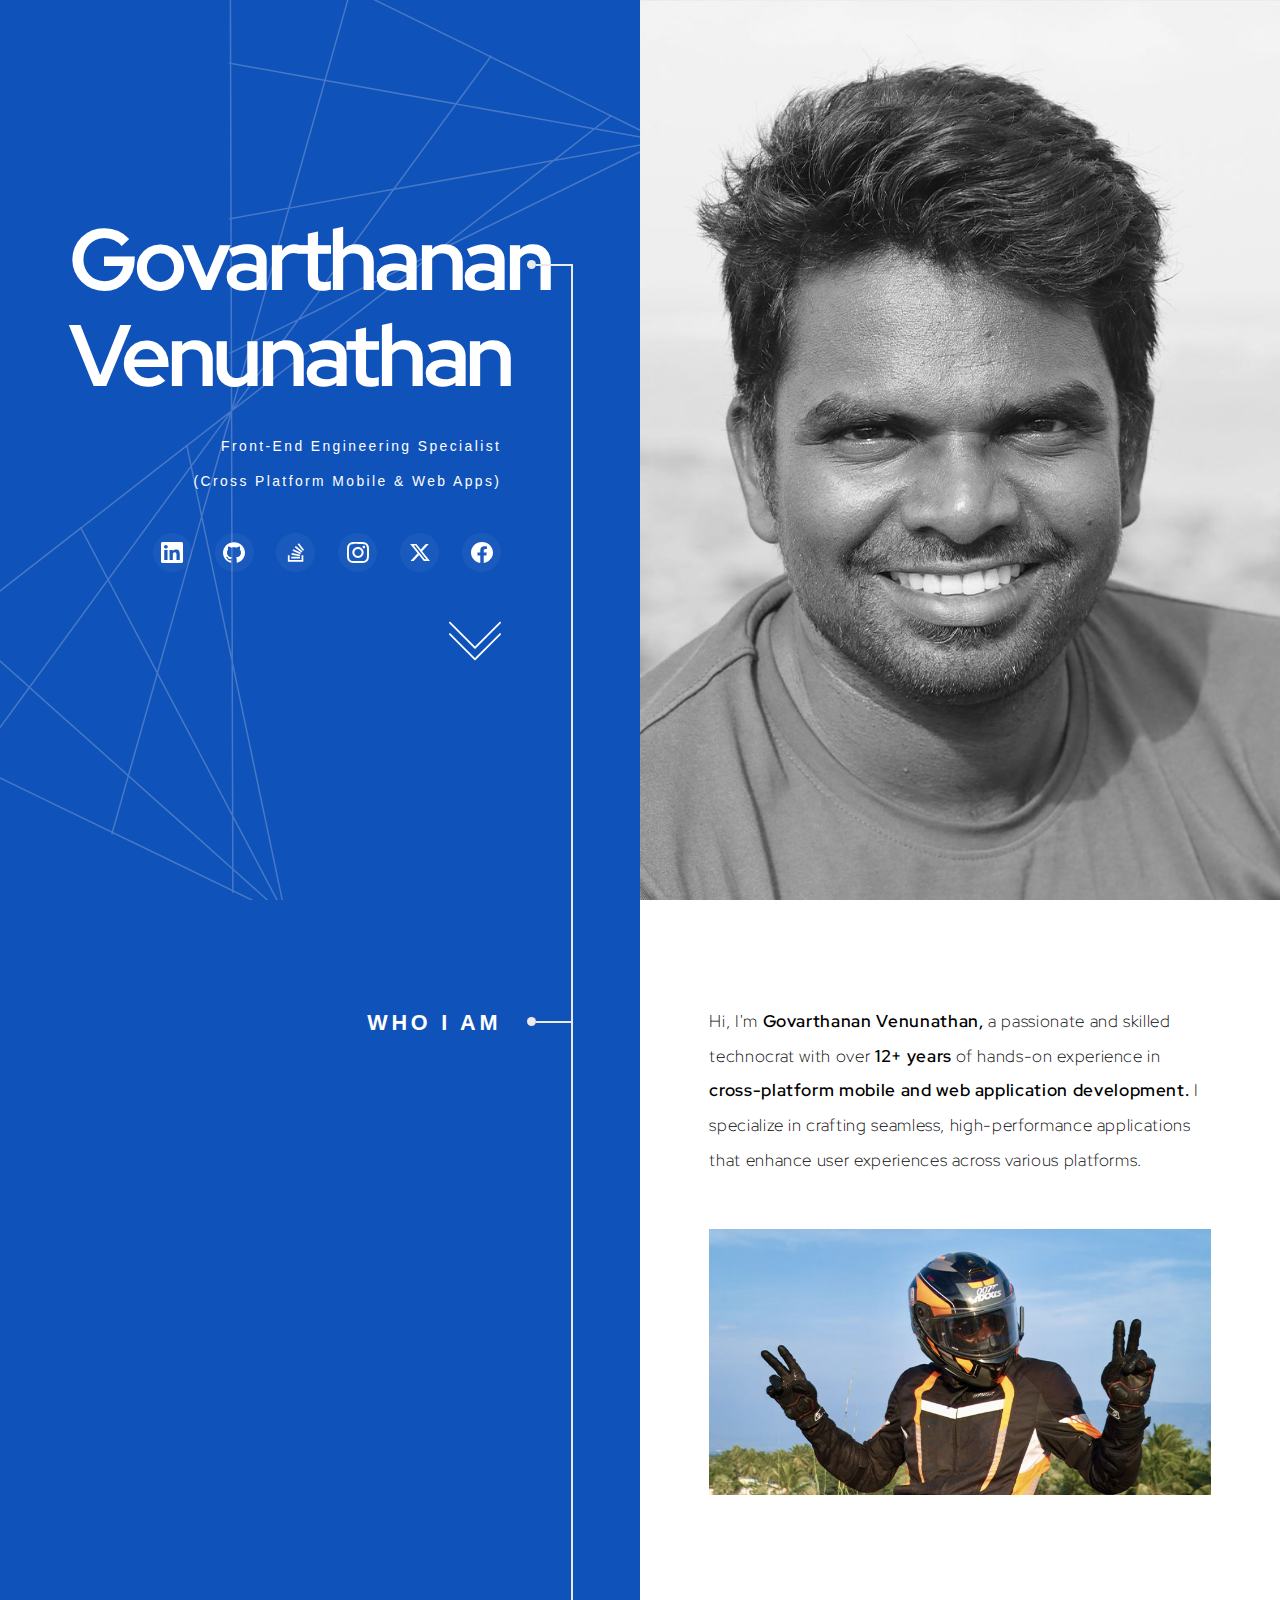
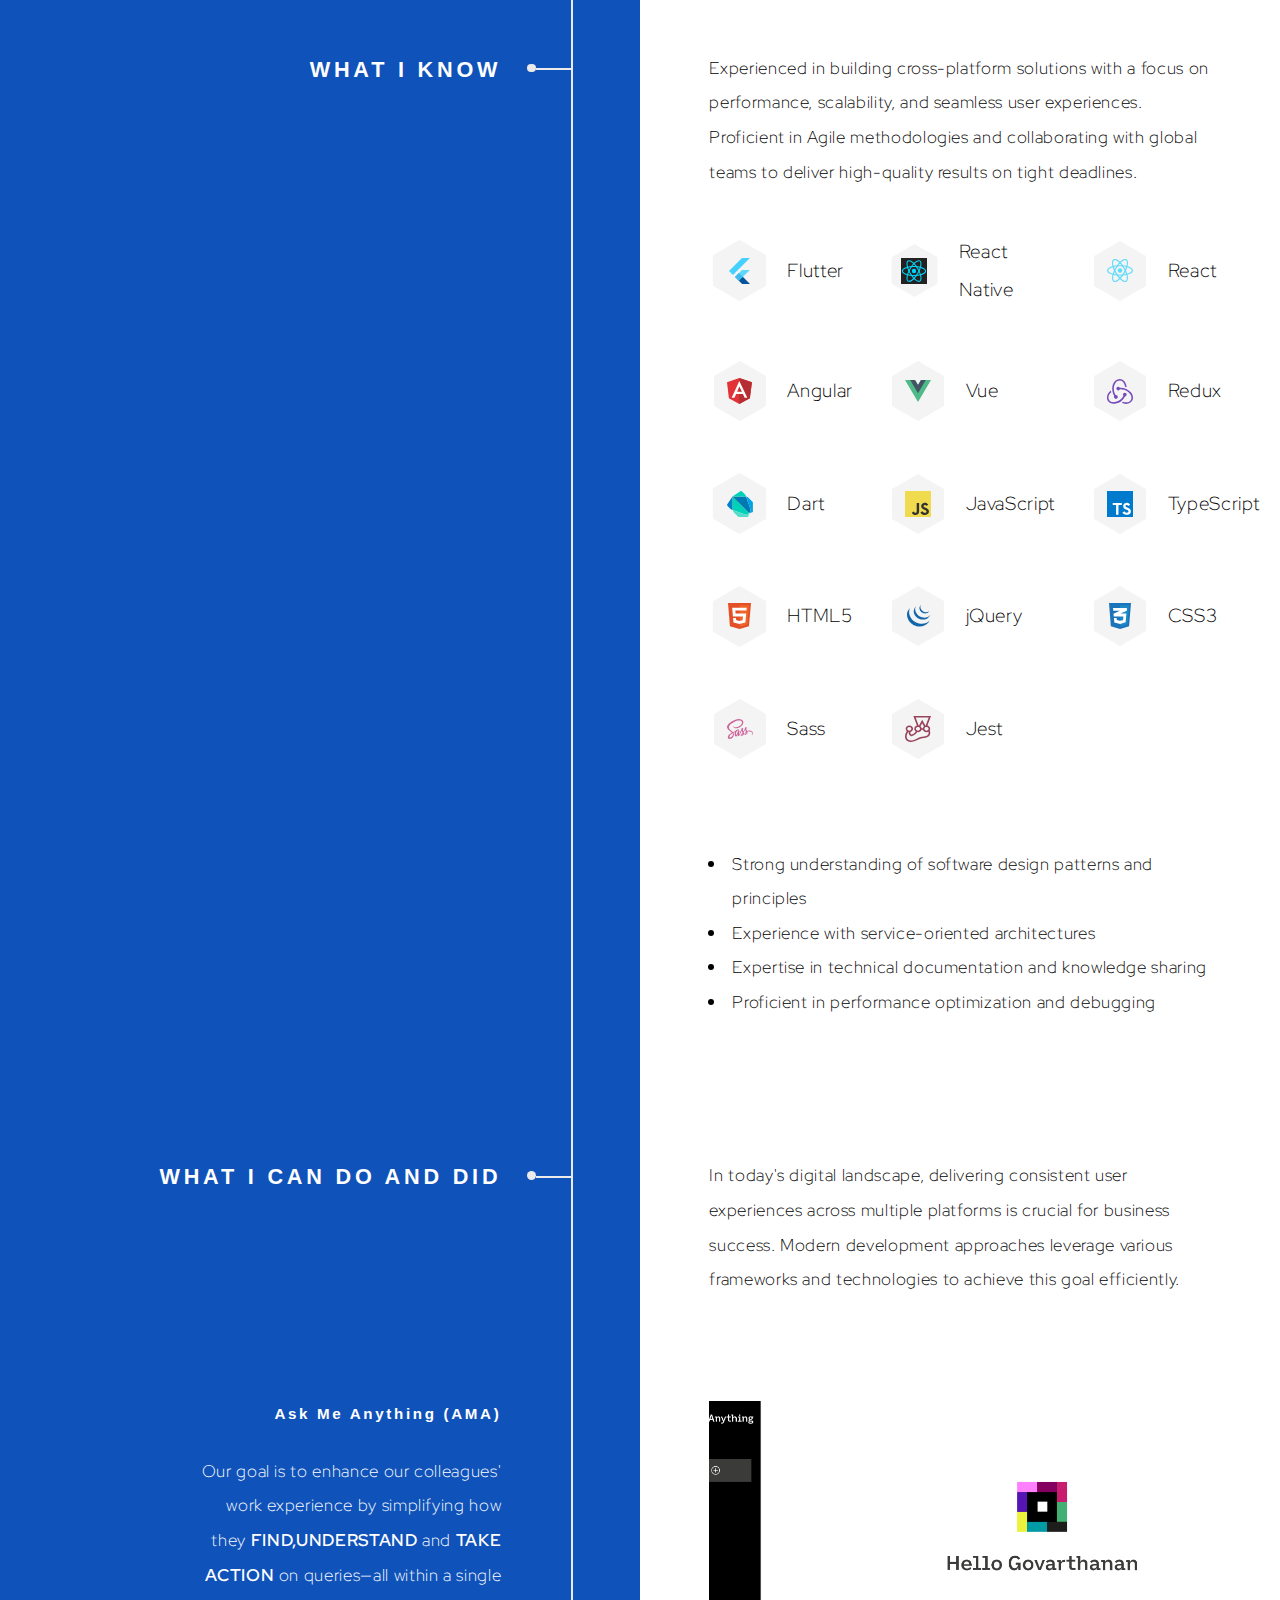
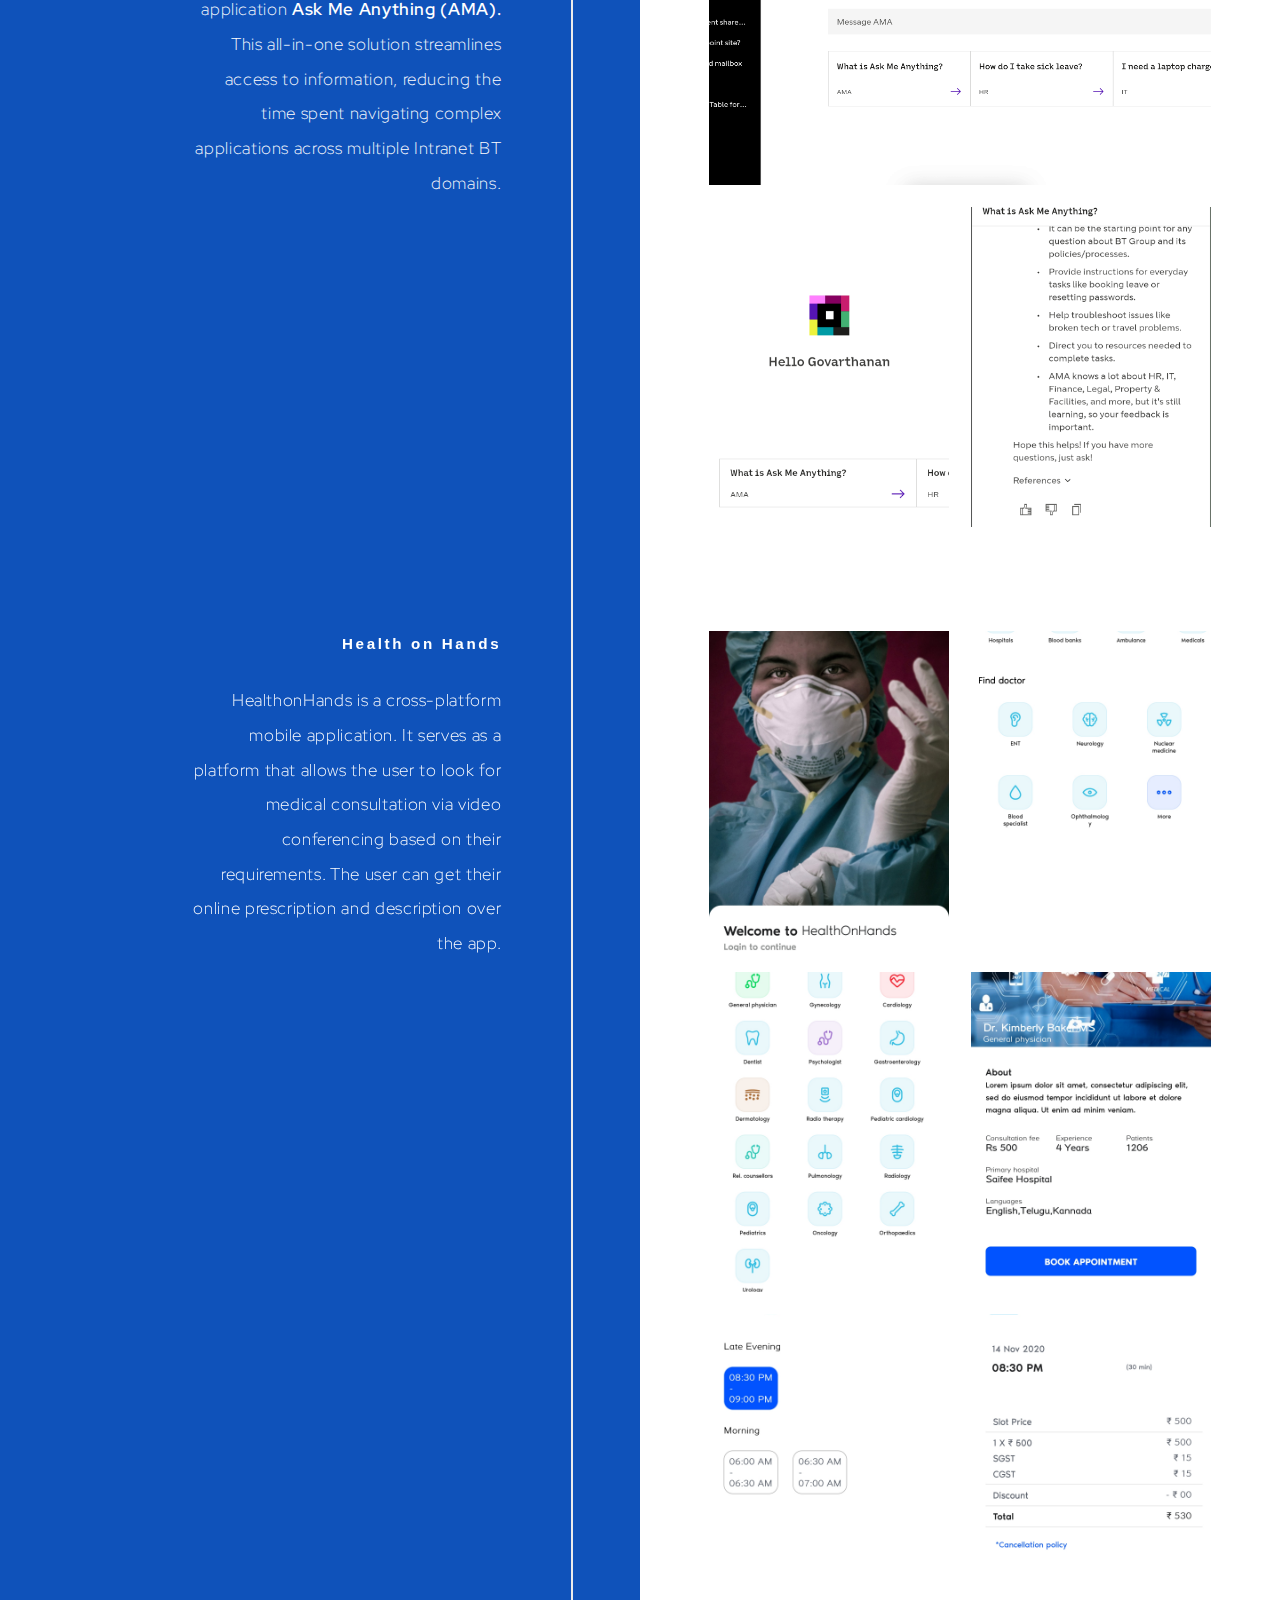
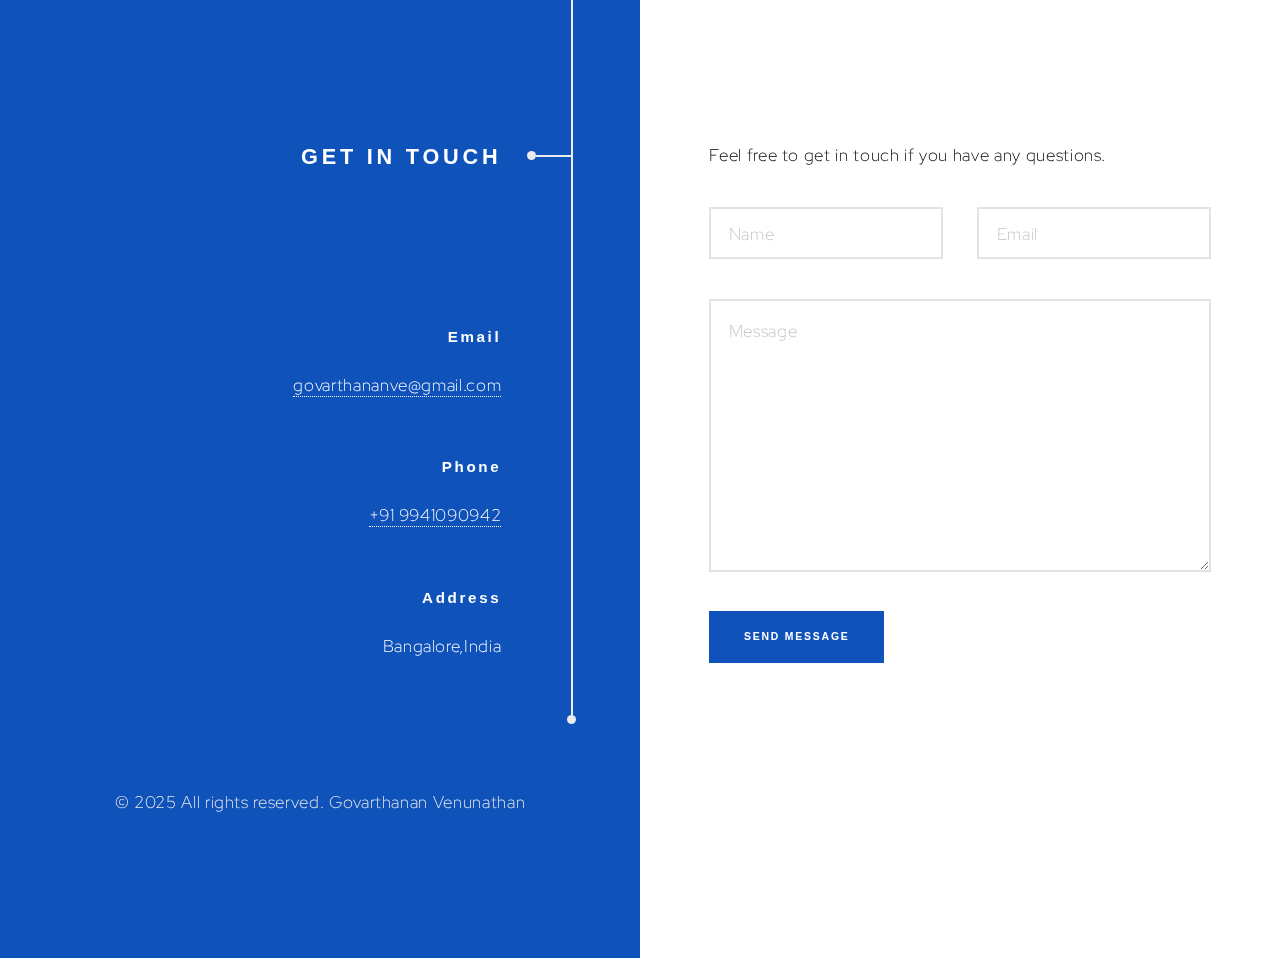
==== commit 21353a7f: "new changes" ====
--- a/index.html
+++ b/index.html
@@ -42,56 +42,38 @@
 						<li>
 							<a href="https://www.linkedin.com/in/govarthanan-venunathan-51434563/" class="icon"
 								target="_blank">
-								<svg xmlns="http://www.w3.org/2000/svg" viewBox="0 0 24 24">
-									<path
-										d="M20.447 20.452h-3.554v-5.569c0-1.328-.027-3.037-1.852-3.037-1.853 0-2.136 1.445-2.136 2.939v5.667H9.351V9h3.414v1.561h.046c.477-.9 1.637-1.85 3.37-1.85 3.601 0 4.267 2.37 4.267 5.455v6.286zM5.337 7.433c-1.144 0-2.063-.926-2.063-2.065 0-1.138.92-2.063 2.063-2.063 1.14 0 2.064.925 2.064 2.063 0 1.139-.925 2.065-2.064 2.065zm1.782 13.019H3.555V9h3.564v11.452zM22.225 0H1.771C.792 0 0 .774 0 1.729v20.542C0 23.227.792 24 1.771 24h20.451C23.2 24 24 23.227 24 22.271V1.729C24 .774 23.2 0 22.222 0h.003z" />
-								</svg>
+								<img src="images/social/linkedin.svg" alt="LinkedIn">
 								<span class="label">LinkedIn</span>
 							</a>
 						</li>
 						<li>
 							<a href="https://github.com/govarthananve" class="icon" target="_blank">
-								<svg xmlns="http://www.w3.org/2000/svg" viewBox="0 0 24 24">
-									<path
-										d="M12 .297c-6.63 0-12 5.373-12 12 0 5.303 3.438 9.8 8.205 11.385.6.113.82-.258.82-.577 0-.285-.01-1.04-.015-2.04-3.338.724-4.042-1.61-4.042-1.61C4.422 18.07 3.633 17.7 3.633 17.7c-1.087-.744.084-.729.084-.729 1.205.084 1.838 1.236 1.838 1.236 1.07 1.835 2.809 1.305 3.495.998.108-.776.417-1.305.76-1.605-2.665-.3-5.466-1.332-5.466-5.93 0-1.31.465-2.38 1.235-3.22-.135-.303-.54-1.523.105-3.176 0 0 1.005-.322 3.3 1.23.96-.267 1.98-.399 3-.405 1.02.006 2.04.138 3 .405 2.28-1.552 3.285-1.23 3.285-1.23.645 1.653.24 2.873.12 3.176.765.84 1.23 1.91 1.23 3.22 0 4.61-2.805 5.625-5.475 5.92.42.36.81 1.096.81 2.22 0 1.606-.015 2.896-.015 3.286 0 .315.21.69.825.57C20.565 22.092 24 17.592 24 12.297c0-6.627-5.373-12-12-12" />
-								</svg>
+								<img src="images/social/github.svg" alt="GitHub">
 								<span class="label">GitHub</span>
 							</a>
 						</li>
 						<li>
 							<a href="https://stackoverflow.com/users/5031127/govarthanan-venunathan" class="icon"
 								target="_blank">
-								<svg xmlns="http://www.w3.org/2000/svg" viewBox="0 0 384 512">
-									<path
-										d="M290.7 311L95 269.7 86.8 309l195.7 41zm51-87L188.2 95.7l-25.5 30.8 153.5 128.3zm-31.2 39.7L129.2 179l-16.7 36.5L293.7 300zM262 32l-32 24 119.3 160.3 32-24zm20.5 328h-200v39.7h200zm39.7 80H42.7V320h-40v160h359.5V320h-40z" />
-								</svg>
+								<img src="images/social/stackoverflow.svg" alt="Stack Overflow">
 								<span class="label">Stack Overflow</span>
 							</a>
 						</li>
 						<li>
 							<a href="https://www.instagram.com/govarthananve" class="icon" target="_blank">
-								<svg xmlns="http://www.w3.org/2000/svg" viewBox="0 0 24 24">
-									<path
-										d="M12 0C8.74 0 8.333.015 7.053.072 5.775.132 4.905.333 4.14.63c-.789.306-1.459.717-2.126 1.384S.935 3.35.63 4.14C.333 4.905.131 5.775.072 7.053.012 8.333 0 8.74 0 12s.015 3.667.072 4.947c.06 1.277.261 2.148.558 2.913.306.788.717 1.459 1.384 2.126.667.666 1.336 1.079 2.126 1.384.766.296 1.636.499 2.913.558C8.333 23.988 8.74 24 12 24s3.667-.015 4.947-.072c1.277-.06 2.148-.262 2.913-.558.788-.306 1.459-.718 2.126-1.384.666-.667 1.079-1.335 1.384-2.126.296-.765.499-1.636.558-2.913.06-1.28.072-1.687.072-4.947s-.015-3.667-.072-4.947c-.06-1.277-.262-2.149-.558-2.913-.306-.789-.718-1.459-1.384-2.126C21.319 1.347 20.651.935 19.86.63c-.765-.297-1.636-.499-2.913-.558C15.667.012 15.26 0 12 0zm0 2.16c3.203 0 3.585.016 4.85.071 1.17.055 1.805.249 2.227.415.562.217.96.477 1.382.896.419.42.679.819.896 1.381.164.422.36 1.057.413 2.227.057 1.266.07 1.646.07 4.85s-.015 3.585-.074 4.85c-.061 1.17-.256 1.805-.421 2.227-.224.562-.479.96-.899 1.382-.419.419-.824.679-1.38.896-.42.164-1.065.36-2.235.413-1.274.057-1.649.07-4.859.07-3.211 0-3.586-.015-4.859-.074-1.171-.061-1.816-.256-2.236-.421-.569-.224-.96-.479-1.379-.899-.421-.419-.69-.824-.9-1.38-.165-.42-.359-1.065-.42-2.235-.045-1.26-.061-1.649-.061-4.844 0-3.196.016-3.586.061-4.861.061-1.17.255-1.814.42-2.234.21-.57.479-.96.9-1.381.419-.419.81-.689 1.379-.898.42-.166 1.051-.361 2.221-.421 1.275-.045 1.65-.06 4.859-.06l.045.03zm0 3.678c-3.405 0-6.162 2.76-6.162 6.162 0 3.405 2.76 6.162 6.162 6.162 3.405 0 6.162-2.76 6.162-6.162 0-3.405-2.76-6.162-6.162-6.162zM12 16c-2.21 0-4-1.79-4-4s1.79-4 4-4 4 1.79 4 4-1.79 4-4 4zm7.846-10.405c0 .795-.646 1.44-1.44 1.44-.795 0-1.44-.646-1.44-1.44 0-.794.646-1.439 1.44-1.439.793-.001 1.44.645 1.44 1.439z" />
-								</svg>
+								<img src="images/social/instagram.svg" alt="Instagram">
 								<span class="label">Instagram</span>
 							</a>
 						</li>
 						<li>
 							<a href="https://x.com/govarthananve" class="icon" target="_blank">
-								<svg xmlns="http://www.w3.org/2000/svg" viewBox="0 0 512 512">
-									<path
-										d="M389.2 48h70.6L305.6 224.2 487 464H345L233.7 318.6 106.5 464H35.8L200.7 275.5 26.8 48H172.4L272.9 180.9 389.2 48zM364.4 421.8h39.1L151.1 88h-42L364.4 421.8z" />
-								</svg>
+								<img src="images/social/x.svg" alt="X">
 								<span class="label">X</span>
 							</a>
 						</li>
 						<li>
 							<a href="https://www.facebook.com/govarthananve" class="icon" target="_blank">
-								<svg xmlns="http://www.w3.org/2000/svg" viewBox="0 0 24 24">
-									<path
-										d="M24 12.073c0-6.627-5.373-12-12-12s-12 5.373-12 12c0 5.99 4.388 10.954 10.125 11.854v-8.385H7.078v-3.47h3.047V9.43c0-3.007 1.792-4.669 4.533-4.669 1.312 0 2.686.235 2.686.235v2.953H15.83c-1.491 0-1.956.925-1.956 1.874v2.25h3.328l-.532 3.47h-2.796v8.385C19.612 23.027 24 18.062 24 12.073z" />
-								</svg>
+								<img src="images//social/facebook.svg" alt="Facebook">
 								<span class="label">Facebook</span>
 							</a>
 						</li>
@@ -132,20 +114,90 @@
 					seamless user experiences. Proficient in Agile methodologies and collaborating with global teams to
 					deliver high-quality results on tight deadlines.</p>
 				<ul class="skills-icons">
-					<li class="flutter">Flutter</li>
-					<li class="react-native">React Native</li>
-					<li class="react">React</li>
-					<li class="angular">Angular</li>
-					<li class="vue">Vue</li>
-					<li class="redux">Redux</li>
-					<li class="dart">Dart</li>
-					<li class="javascript">JavaScript</li>
-					<li class="typescript">TypeScript</li>
-					<li class="html5">HTML5</li>
-					<li class="jquery">jQuery</li>
-					<li class="css3">CSS3</li>
-					<li class="sass">SASS</li>
-					<li class="jest">Jest</li>
+					<li>
+						<div class="icon-wrapper">
+							<img src="images/skills/flutter-logo.svg" alt="Flutter" />
+						</div>
+						Flutter
+					</li>
+					<li>
+						<div class="icon-wrapper">
+							<img src="images/skills/react-native.svg" alt="React Native" />
+						</div>
+						React Native
+					</li>
+					<li>
+						<div class="icon-wrapper">
+							<img src="images/skills/react.svg" alt="React" />
+						</div>
+						React
+					</li>
+					<li>
+						<div class="icon-wrapper">
+							<img src="images/skills/angular.svg" alt="Angular" />
+						</div>
+						Angular
+					</li>
+					<li>
+						<div class="icon-wrapper">
+							<img src="images/skills/vue.svg" alt="Vue" />
+						</div>
+						Vue
+					</li>
+					<li>
+						<div class="icon-wrapper">
+							<img src="images/skills/redux.svg" alt="Redux" />
+						</div>
+						Redux
+					</li>
+					<li>
+						<div class="icon-wrapper">
+							<img src="images/skills/dart.svg" alt="Dart" />
+						</div>
+						Dart
+					</li>
+					<li>
+						<div class="icon-wrapper">
+							<img src="images/skills/javascript.svg" alt="JavaScript" />
+						</div>
+						JavaScript
+					</li>
+					<li>
+						<div class="icon-wrapper">
+							<img src="images/skills/typescript.svg" alt="TypeScript" />
+						</div>
+						TypeScript
+					</li>
+					<li>
+						<div class="icon-wrapper">
+							<img src="images/skills/html5.svg" alt="HTML5" />
+						</div>
+						HTML5
+					</li>
+					<li>
+						<div class="icon-wrapper">
+							<img src="images/skills/jquery.svg" alt="jQuery" />
+						</div>
+						jQuery
+					</li>
+					<li>
+						<div class="icon-wrapper">
+							<img src="images/skills/css3.svg" alt="CSS3" />
+						</div>
+						CSS3
+					</li>
+					<li>
+						<div class="icon-wrapper">
+							<img src="images/skills/sass.svg" alt="Sass" />
+						</div>
+						Sass
+					</li>
+					<li>
+						<div class="icon-wrapper">
+							<img src="images/skills/jest.svg" alt="Jest" />
+						</div>
+						Jest
+					</li>
 				</ul>
 				<h3 class="g-fb">Additional skills</h3>
 				<ul>
--- a/assets/css/main.css
+++ b/assets/css/main.css
@@ -0,0 +1,3279 @@
+@import url("https://fonts.googleapis.com/css2?family=Red+Hat+Display:ital,wght@0,300..900;1,300..900&display=swap");
+/*
+	Paradigm Shift by HTML5 UP
+	html5up.net | @ajlkn
+	Free for personal and commercial use under the CCA 3.0 license (html5up.net/license)
+*/
+html, body, div, span, applet, object,
+iframe, h1, h2, h3, h4, h5, h6, p, blockquote,
+pre, a, abbr, acronym, address, big, cite,
+code, del, dfn, em, img, ins, kbd, q, s, samp,
+small, strike, strong, sub, sup, tt, var, b,
+u, i, center, dl, dt, dd, ol, ul, li, fieldset,
+form, label, legend, table, caption, tbody,
+tfoot, thead, tr, th, td, article, aside,
+canvas, details, embed, figure, figcaption,
+footer, header, hgroup, menu, nav, output, ruby,
+section, summary, time, mark, audio, video {
+  margin: 0;
+  padding: 0;
+  border: 0;
+  font-size: 100%;
+  font: inherit;
+  vertical-align: baseline;
+}
+
+article, aside, details, figcaption, figure,
+footer, header, hgroup, menu, nav, section {
+  display: block;
+}
+
+body {
+  line-height: 1;
+}
+
+ol, ul {
+  list-style: none;
+}
+
+blockquote, q {
+  quotes: none;
+}
+blockquote:before, blockquote:after, q:before, q:after {
+  content: "";
+  content: none;
+}
+
+table {
+  border-collapse: collapse;
+  border-spacing: 0;
+}
+
+body {
+  -webkit-text-size-adjust: none;
+}
+
+mark {
+  background-color: transparent;
+  color: inherit;
+}
+
+input::-moz-focus-inner {
+  border: 0;
+  padding: 0;
+}
+
+input, select, textarea {
+  -moz-appearance: none;
+  -webkit-appearance: none;
+  -ms-appearance: none;
+  appearance: none;
+}
+
+/* Basic */
+@-ms-viewport {
+  width: device-width;
+}
+body {
+  -ms-overflow-style: scrollbar;
+}
+
+@media screen and (max-width: 480px) {
+  html, body {
+    min-width: 320px;
+  }
+}
+html {
+  box-sizing: border-box;
+}
+
+*, *:before, *:after {
+  box-sizing: inherit;
+}
+
+html {
+  overflow-x: hidden;
+}
+
+body {
+  background: #ffffff;
+  overflow-x: hidden;
+}
+body.is-preload *, body.is-preload *:before, body.is-preload *:after {
+  -moz-animation: none !important;
+  -webkit-animation: none !important;
+  -ms-animation: none !important;
+  animation: none !important;
+  -moz-transition: none !important;
+  -webkit-transition: none !important;
+  -ms-transition: none !important;
+  transition: none !important;
+}
+
+/* Typography */
+html {
+  font-size: 18pt;
+}
+@media screen and (max-width: 1920px) {
+  html {
+    font-size: 13pt;
+  }
+}
+@media screen and (max-width: 1152px) {
+  html {
+    font-size: 14pt;
+  }
+}
+@media screen and (max-width: 736px) {
+  html {
+    font-size: 12pt;
+  }
+}
+@media screen and (max-width: 480px) {
+  html {
+    font-size: 11pt;
+  }
+}
+
+body {
+  background-color: #ffffff;
+  color: #000000;
+}
+
+body,
+input,
+select,
+textarea {
+  color: #000000;
+  font-family: "Red Hat Display", Helvetica, sans-serif;
+  font-size: 1rem;
+  font-weight: 300;
+  letter-spacing: 0.0375em;
+  line-height: 2;
+}
+
+a {
+  -moz-transition: border-bottom-color 0.25s ease-in-out;
+  -webkit-transition: border-bottom-color 0.25s ease-in-out;
+  -ms-transition: border-bottom-color 0.25s ease-in-out;
+  transition: border-bottom-color 0.25s ease-in-out;
+  text-decoration: none;
+  color: #000000;
+  border-bottom: dotted 1px;
+}
+a:hover {
+  text-decoration: none;
+  border-bottom-color: transparent;
+}
+
+strong,
+b {
+  font-weight: 600;
+  color: #000000;
+}
+
+em,
+i {
+  font-style: italic;
+}
+
+p {
+  margin: 0 0 2rem 0;
+}
+
+h1,
+h2,
+h3,
+h4,
+h5,
+h6 {
+  color: #ffffff;
+  font-family: "Raleway", Helvetica, sans-serif;
+  font-weight: 600;
+  letter-spacing: 0.175em;
+  line-height: 1.75;
+  margin: 0 0 1.5rem 0;
+}
+h1 a,
+h2 a,
+h3 a,
+h4 a,
+h5 a,
+h6 a {
+  color: inherit;
+  text-decoration: none;
+}
+
+h1 {
+  font-family: "Red Hat Display", Helvetica, sans-serif;
+  font-size: 5rem;
+  font-weight: 700;
+  letter-spacing: -0.05em;
+  line-height: 1.1;
+  margin: 0 0 1.5rem 0;
+  text-transform: none;
+}
+
+h2 {
+  font-size: 1.25rem;
+  font-weight: 800;
+  margin: 0 0 2rem 0;
+  text-transform: uppercase;
+}
+
+h3 {
+  font-size: 0.875rem;
+}
+
+h4 {
+  font-size: 0.875rem;
+}
+
+h5 {
+  font-size: 0.75rem;
+}
+
+h6 {
+  font-size: 0.625rem;
+}
+
+@media screen and (max-width: 736px) {
+  h1 {
+    font-size: 4.5rem;
+    line-height: 1.1;
+  }
+  h2 {
+    font-size: 1.25rem;
+    line-height: 1.7;
+  }
+  h3 {
+    font-size: 0.9rem;
+  }
+  h4 {
+    font-size: 0.75rem;
+  }
+  h5 {
+    font-size: 0.675rem;
+  }
+}
+@media screen and (max-width: 360px) {
+  h1 {
+    font-size: 3.75rem;
+  }
+  h2 {
+    font-size: 1.125rem;
+  }
+  h3 {
+    font-size: 0.8rem;
+  }
+  h4 {
+    font-size: 0.675rem;
+  }
+  h5 {
+    font-size: 0.675rem;
+  }
+}
+sub {
+  font-size: 0.8rem;
+  position: relative;
+  top: 0.5rem;
+}
+
+sup {
+  font-size: 0.8rem;
+  position: relative;
+  top: -0.5rem;
+}
+
+blockquote {
+  border-left: solid 0.5rem rgba(144, 144, 144, 0.25);
+  font-style: italic;
+  margin: 0 0 2rem 0;
+  padding: 1rem 0 1rem 2rem;
+}
+
+code {
+  background: rgba(144, 144, 144, 0.1);
+  border-radius: 0.325rem;
+  font-family: "Courier New", monospace;
+  font-size: 0.9rem;
+  margin: 0 0.25rem;
+  padding: 0.25rem 0.65rem;
+}
+
+pre {
+  -webkit-overflow-scrolling: touch;
+  font-family: "Courier New", monospace;
+  font-size: 0.9rem;
+  margin: 0 0 2rem 0;
+  width: 100%;
+}
+pre code {
+  display: block;
+  line-height: 1.75;
+  padding: 1rem 1.5rem;
+  overflow-x: auto;
+}
+
+hr {
+  border: 0;
+  border-bottom: solid 2px rgba(144, 144, 144, 0.25);
+  margin: 3rem 0;
+}
+hr.major {
+  margin: 5rem 0;
+}
+@media screen and (max-width: 736px) {
+  hr.major {
+    margin: 3rem 0;
+  }
+}
+
+/* Row */
+.row {
+  display: flex;
+  flex-wrap: wrap;
+  box-sizing: border-box;
+  align-items: stretch;
+}
+.row > * {
+  box-sizing: border-box;
+}
+.row.gtr-uniform > * > :last-child {
+  margin-bottom: 0;
+}
+.row.aln-left {
+  justify-content: flex-start;
+}
+.row.aln-center {
+  justify-content: center;
+}
+.row.aln-right {
+  justify-content: flex-end;
+}
+.row.aln-top {
+  align-items: flex-start;
+}
+.row.aln-middle {
+  align-items: center;
+}
+.row.aln-bottom {
+  align-items: flex-end;
+}
+.row > .imp {
+  order: -1;
+}
+.row > .col-1 {
+  width: 8.3333333333%;
+}
+.row > .off-1 {
+  margin-left: 8.3333333333%;
+}
+.row > .col-2 {
+  width: 16.6666666667%;
+}
+.row > .off-2 {
+  margin-left: 16.6666666667%;
+}
+.row > .col-3 {
+  width: 25%;
+}
+.row > .off-3 {
+  margin-left: 25%;
+}
+.row > .col-4 {
+  width: 33.3333333333%;
+}
+.row > .off-4 {
+  margin-left: 33.3333333333%;
+}
+.row > .col-5 {
+  width: 41.6666666667%;
+}
+.row > .off-5 {
+  margin-left: 41.6666666667%;
+}
+.row > .col-6 {
+  width: 50%;
+}
+.row > .off-6 {
+  margin-left: 50%;
+}
+.row > .col-7 {
+  width: 58.3333333333%;
+}
+.row > .off-7 {
+  margin-left: 58.3333333333%;
+}
+.row > .col-8 {
+  width: 66.6666666667%;
+}
+.row > .off-8 {
+  margin-left: 66.6666666667%;
+}
+.row > .col-9 {
+  width: 75%;
+}
+.row > .off-9 {
+  margin-left: 75%;
+}
+.row > .col-10 {
+  width: 83.3333333333%;
+}
+.row > .off-10 {
+  margin-left: 83.3333333333%;
+}
+.row > .col-11 {
+  width: 91.6666666667%;
+}
+.row > .off-11 {
+  margin-left: 91.6666666667%;
+}
+.row > .col-12 {
+  width: 100%;
+}
+.row > .off-12 {
+  margin-left: 100%;
+}
+.row.gtr-0 {
+  margin-top: 0;
+  margin-left: 0rem;
+}
+.row.gtr-0 > * {
+  padding: 0 0 0 0rem;
+}
+.row.gtr-0.gtr-uniform {
+  margin-top: 0rem;
+}
+.row.gtr-0.gtr-uniform > * {
+  padding-top: 0rem;
+}
+.row.gtr-25 {
+  margin-top: 0;
+  margin-left: -0.5rem;
+}
+.row.gtr-25 > * {
+  padding: 0 0 0 0.5rem;
+}
+.row.gtr-25.gtr-uniform {
+  margin-top: -0.5rem;
+}
+.row.gtr-25.gtr-uniform > * {
+  padding-top: 0.5rem;
+}
+.row.gtr-50 {
+  margin-top: 0;
+  margin-left: -1rem;
+}
+.row.gtr-50 > * {
+  padding: 0 0 0 1rem;
+}
+.row.gtr-50.gtr-uniform {
+  margin-top: -1rem;
+}
+.row.gtr-50.gtr-uniform > * {
+  padding-top: 1rem;
+}
+.row {
+  margin-top: 0;
+  margin-left: -2rem;
+}
+.row > * {
+  padding: 0 0 0 2rem;
+}
+.row.gtr-uniform {
+  margin-top: -2rem;
+}
+.row.gtr-uniform > * {
+  padding-top: 2rem;
+}
+.row.gtr-150 {
+  margin-top: 0;
+  margin-left: -3rem;
+}
+.row.gtr-150 > * {
+  padding: 0 0 0 3rem;
+}
+.row.gtr-150.gtr-uniform {
+  margin-top: -3rem;
+}
+.row.gtr-150.gtr-uniform > * {
+  padding-top: 3rem;
+}
+.row.gtr-200 {
+  margin-top: 0;
+  margin-left: -4rem;
+}
+.row.gtr-200 > * {
+  padding: 0 0 0 4rem;
+}
+.row.gtr-200.gtr-uniform {
+  margin-top: -4rem;
+}
+.row.gtr-200.gtr-uniform > * {
+  padding-top: 4rem;
+}
+@media screen and (max-width: 1920px) {
+  .row {
+    display: flex;
+    flex-wrap: wrap;
+    box-sizing: border-box;
+    align-items: stretch;
+  }
+  .row > * {
+    box-sizing: border-box;
+  }
+  .row.gtr-uniform > * > :last-child {
+    margin-bottom: 0;
+  }
+  .row.aln-left {
+    justify-content: flex-start;
+  }
+  .row.aln-center {
+    justify-content: center;
+  }
+  .row.aln-right {
+    justify-content: flex-end;
+  }
+  .row.aln-top {
+    align-items: flex-start;
+  }
+  .row.aln-middle {
+    align-items: center;
+  }
+  .row.aln-bottom {
+    align-items: flex-end;
+  }
+  .row > .imp-xlarge {
+    order: -1;
+  }
+  .row > .col-1-xlarge {
+    width: 8.3333333333%;
+  }
+  .row > .off-1-xlarge {
+    margin-left: 8.3333333333%;
+  }
+  .row > .col-2-xlarge {
+    width: 16.6666666667%;
+  }
+  .row > .off-2-xlarge {
+    margin-left: 16.6666666667%;
+  }
+  .row > .col-3-xlarge {
+    width: 25%;
+  }
+  .row > .off-3-xlarge {
+    margin-left: 25%;
+  }
+  .row > .col-4-xlarge {
+    width: 33.3333333333%;
+  }
+  .row > .off-4-xlarge {
+    margin-left: 33.3333333333%;
+  }
+  .row > .col-5-xlarge {
+    width: 41.6666666667%;
+  }
+  .row > .off-5-xlarge {
+    margin-left: 41.6666666667%;
+  }
+  .row > .col-6-xlarge {
+    width: 50%;
+  }
+  .row > .off-6-xlarge {
+    margin-left: 50%;
+  }
+  .row > .col-7-xlarge {
+    width: 58.3333333333%;
+  }
+  .row > .off-7-xlarge {
+    margin-left: 58.3333333333%;
+  }
+  .row > .col-8-xlarge {
+    width: 66.6666666667%;
+  }
+  .row > .off-8-xlarge {
+    margin-left: 66.6666666667%;
+  }
+  .row > .col-9-xlarge {
+    width: 75%;
+  }
+  .row > .off-9-xlarge {
+    margin-left: 75%;
+  }
+  .row > .col-10-xlarge {
+    width: 83.3333333333%;
+  }
+  .row > .off-10-xlarge {
+    margin-left: 83.3333333333%;
+  }
+  .row > .col-11-xlarge {
+    width: 91.6666666667%;
+  }
+  .row > .off-11-xlarge {
+    margin-left: 91.6666666667%;
+  }
+  .row > .col-12-xlarge {
+    width: 100%;
+  }
+  .row > .off-12-xlarge {
+    margin-left: 100%;
+  }
+  .row.gtr-0 {
+    margin-top: 0;
+    margin-left: 0rem;
+  }
+  .row.gtr-0 > * {
+    padding: 0 0 0 0rem;
+  }
+  .row.gtr-0.gtr-uniform {
+    margin-top: 0rem;
+  }
+  .row.gtr-0.gtr-uniform > * {
+    padding-top: 0rem;
+  }
+  .row.gtr-25 {
+    margin-top: 0;
+    margin-left: -0.5rem;
+  }
+  .row.gtr-25 > * {
+    padding: 0 0 0 0.5rem;
+  }
+  .row.gtr-25.gtr-uniform {
+    margin-top: -0.5rem;
+  }
+  .row.gtr-25.gtr-uniform > * {
+    padding-top: 0.5rem;
+  }
+  .row.gtr-50 {
+    margin-top: 0;
+    margin-left: -1rem;
+  }
+  .row.gtr-50 > * {
+    padding: 0 0 0 1rem;
+  }
+  .row.gtr-50.gtr-uniform {
+    margin-top: -1rem;
+  }
+  .row.gtr-50.gtr-uniform > * {
+    padding-top: 1rem;
+  }
+  .row {
+    margin-top: 0;
+    margin-left: -2rem;
+  }
+  .row > * {
+    padding: 0 0 0 2rem;
+  }
+  .row.gtr-uniform {
+    margin-top: -2rem;
+  }
+  .row.gtr-uniform > * {
+    padding-top: 2rem;
+  }
+  .row.gtr-150 {
+    margin-top: 0;
+    margin-left: -3rem;
+  }
+  .row.gtr-150 > * {
+    padding: 0 0 0 3rem;
+  }
+  .row.gtr-150.gtr-uniform {
+    margin-top: -3rem;
+  }
+  .row.gtr-150.gtr-uniform > * {
+    padding-top: 3rem;
+  }
+  .row.gtr-200 {
+    margin-top: 0;
+    margin-left: -4rem;
+  }
+  .row.gtr-200 > * {
+    padding: 0 0 0 4rem;
+  }
+  .row.gtr-200.gtr-uniform {
+    margin-top: -4rem;
+  }
+  .row.gtr-200.gtr-uniform > * {
+    padding-top: 4rem;
+  }
+}
+@media screen and (max-width: 1280px) {
+  .row {
+    display: flex;
+    flex-wrap: wrap;
+    box-sizing: border-box;
+    align-items: stretch;
+  }
+  .row > * {
+    box-sizing: border-box;
+  }
+  .row.gtr-uniform > * > :last-child {
+    margin-bottom: 0;
+  }
+  .row.aln-left {
+    justify-content: flex-start;
+  }
+  .row.aln-center {
+    justify-content: center;
+  }
+  .row.aln-right {
+    justify-content: flex-end;
+  }
+  .row.aln-top {
+    align-items: flex-start;
+  }
+  .row.aln-middle {
+    align-items: center;
+  }
+  .row.aln-bottom {
+    align-items: flex-end;
+  }
+  .row > .imp-large {
+    order: -1;
+  }
+  .row > .col-1-large {
+    width: 8.3333333333%;
+  }
+  .row > .off-1-large {
+    margin-left: 8.3333333333%;
+  }
+  .row > .col-2-large {
+    width: 16.6666666667%;
+  }
+  .row > .off-2-large {
+    margin-left: 16.6666666667%;
+  }
+  .row > .col-3-large {
+    width: 25%;
+  }
+  .row > .off-3-large {
+    margin-left: 25%;
+  }
+  .row > .col-4-large {
+    width: 33.3333333333%;
+  }
+  .row > .off-4-large {
+    margin-left: 33.3333333333%;
+  }
+  .row > .col-5-large {
+    width: 41.6666666667%;
+  }
+  .row > .off-5-large {
+    margin-left: 41.6666666667%;
+  }
+  .row > .col-6-large {
+    width: 50%;
+  }
+  .row > .off-6-large {
+    margin-left: 50%;
+  }
+  .row > .col-7-large {
+    width: 58.3333333333%;
+  }
+  .row > .off-7-large {
+    margin-left: 58.3333333333%;
+  }
+  .row > .col-8-large {
+    width: 66.6666666667%;
+  }
+  .row > .off-8-large {
+    margin-left: 66.6666666667%;
+  }
+  .row > .col-9-large {
+    width: 75%;
+  }
+  .row > .off-9-large {
+    margin-left: 75%;
+  }
+  .row > .col-10-large {
+    width: 83.3333333333%;
+  }
+  .row > .off-10-large {
+    margin-left: 83.3333333333%;
+  }
+  .row > .col-11-large {
+    width: 91.6666666667%;
+  }
+  .row > .off-11-large {
+    margin-left: 91.6666666667%;
+  }
+  .row > .col-12-large {
+    width: 100%;
+  }
+  .row > .off-12-large {
+    margin-left: 100%;
+  }
+  .row.gtr-0 {
+    margin-top: 0;
+    margin-left: 0rem;
+  }
+  .row.gtr-0 > * {
+    padding: 0 0 0 0rem;
+  }
+  .row.gtr-0.gtr-uniform {
+    margin-top: 0rem;
+  }
+  .row.gtr-0.gtr-uniform > * {
+    padding-top: 0rem;
+  }
+  .row.gtr-25 {
+    margin-top: 0;
+    margin-left: -0.375rem;
+  }
+  .row.gtr-25 > * {
+    padding: 0 0 0 0.375rem;
+  }
+  .row.gtr-25.gtr-uniform {
+    margin-top: -0.375rem;
+  }
+  .row.gtr-25.gtr-uniform > * {
+    padding-top: 0.375rem;
+  }
+  .row.gtr-50 {
+    margin-top: 0;
+    margin-left: -0.75rem;
+  }
+  .row.gtr-50 > * {
+    padding: 0 0 0 0.75rem;
+  }
+  .row.gtr-50.gtr-uniform {
+    margin-top: -0.75rem;
+  }
+  .row.gtr-50.gtr-uniform > * {
+    padding-top: 0.75rem;
+  }
+  .row {
+    margin-top: 0;
+    margin-left: -1.5rem;
+  }
+  .row > * {
+    padding: 0 0 0 1.5rem;
+  }
+  .row.gtr-uniform {
+    margin-top: -1.5rem;
+  }
+  .row.gtr-uniform > * {
+    padding-top: 1.5rem;
+  }
+  .row.gtr-150 {
+    margin-top: 0;
+    margin-left: -2.25rem;
+  }
+  .row.gtr-150 > * {
+    padding: 0 0 0 2.25rem;
+  }
+  .row.gtr-150.gtr-uniform {
+    margin-top: -2.25rem;
+  }
+  .row.gtr-150.gtr-uniform > * {
+    padding-top: 2.25rem;
+  }
+  .row.gtr-200 {
+    margin-top: 0;
+    margin-left: -3rem;
+  }
+  .row.gtr-200 > * {
+    padding: 0 0 0 3rem;
+  }
+  .row.gtr-200.gtr-uniform {
+    margin-top: -3rem;
+  }
+  .row.gtr-200.gtr-uniform > * {
+    padding-top: 3rem;
+  }
+}
+@media screen and (max-width: 1152px) {
+  .row {
+    display: flex;
+    flex-wrap: wrap;
+    box-sizing: border-box;
+    align-items: stretch;
+  }
+  .row > * {
+    box-sizing: border-box;
+  }
+  .row.gtr-uniform > * > :last-child {
+    margin-bottom: 0;
+  }
+  .row.aln-left {
+    justify-content: flex-start;
+  }
+  .row.aln-center {
+    justify-content: center;
+  }
+  .row.aln-right {
+    justify-content: flex-end;
+  }
+  .row.aln-top {
+    align-items: flex-start;
+  }
+  .row.aln-middle {
+    align-items: center;
+  }
+  .row.aln-bottom {
+    align-items: flex-end;
+  }
+  .row > .imp-medium {
+    order: -1;
+  }
+  .row > .col-1-medium {
+    width: 8.3333333333%;
+  }
+  .row > .off-1-medium {
+    margin-left: 8.3333333333%;
+  }
+  .row > .col-2-medium {
+    width: 16.6666666667%;
+  }
+  .row > .off-2-medium {
+    margin-left: 16.6666666667%;
+  }
+  .row > .col-3-medium {
+    width: 25%;
+  }
+  .row > .off-3-medium {
+    margin-left: 25%;
+  }
+  .row > .col-4-medium {
+    width: 33.3333333333%;
+  }
+  .row > .off-4-medium {
+    margin-left: 33.3333333333%;
+  }
+  .row > .col-5-medium {
+    width: 41.6666666667%;
+  }
+  .row > .off-5-medium {
+    margin-left: 41.6666666667%;
+  }
+  .row > .col-6-medium {
+    width: 50%;
+  }
+  .row > .off-6-medium {
+    margin-left: 50%;
+  }
+  .row > .col-7-medium {
+    width: 58.3333333333%;
+  }
+  .row > .off-7-medium {
+    margin-left: 58.3333333333%;
+  }
+  .row > .col-8-medium {
+    width: 66.6666666667%;
+  }
+  .row > .off-8-medium {
+    margin-left: 66.6666666667%;
+  }
+  .row > .col-9-medium {
+    width: 75%;
+  }
+  .row > .off-9-medium {
+    margin-left: 75%;
+  }
+  .row > .col-10-medium {
+    width: 83.3333333333%;
+  }
+  .row > .off-10-medium {
+    margin-left: 83.3333333333%;
+  }
+  .row > .col-11-medium {
+    width: 91.6666666667%;
+  }
+  .row > .off-11-medium {
+    margin-left: 91.6666666667%;
+  }
+  .row > .col-12-medium {
+    width: 100%;
+  }
+  .row > .off-12-medium {
+    margin-left: 100%;
+  }
+  .row.gtr-0 {
+    margin-top: 0;
+    margin-left: 0rem;
+  }
+  .row.gtr-0 > * {
+    padding: 0 0 0 0rem;
+  }
+  .row.gtr-0.gtr-uniform {
+    margin-top: 0rem;
+  }
+  .row.gtr-0.gtr-uniform > * {
+    padding-top: 0rem;
+  }
+  .row.gtr-25 {
+    margin-top: 0;
+    margin-left: -0.375rem;
+  }
+  .row.gtr-25 > * {
+    padding: 0 0 0 0.375rem;
+  }
+  .row.gtr-25.gtr-uniform {
+    margin-top: -0.375rem;
+  }
+  .row.gtr-25.gtr-uniform > * {
+    padding-top: 0.375rem;
+  }
+  .row.gtr-50 {
+    margin-top: 0;
+    margin-left: -0.75rem;
+  }
+  .row.gtr-50 > * {
+    padding: 0 0 0 0.75rem;
+  }
+  .row.gtr-50.gtr-uniform {
+    margin-top: -0.75rem;
+  }
+  .row.gtr-50.gtr-uniform > * {
+    padding-top: 0.75rem;
+  }
+  .row {
+    margin-top: 0;
+    margin-left: -1.5rem;
+  }
+  .row > * {
+    padding: 0 0 0 1.5rem;
+  }
+  .row.gtr-uniform {
+    margin-top: -1.5rem;
+  }
+  .row.gtr-uniform > * {
+    padding-top: 1.5rem;
+  }
+  .row.gtr-150 {
+    margin-top: 0;
+    margin-left: -2.25rem;
+  }
+  .row.gtr-150 > * {
+    padding: 0 0 0 2.25rem;
+  }
+  .row.gtr-150.gtr-uniform {
+    margin-top: -2.25rem;
+  }
+  .row.gtr-150.gtr-uniform > * {
+    padding-top: 2.25rem;
+  }
+  .row.gtr-200 {
+    margin-top: 0;
+    margin-left: -3rem;
+  }
+  .row.gtr-200 > * {
+    padding: 0 0 0 3rem;
+  }
+  .row.gtr-200.gtr-uniform {
+    margin-top: -3rem;
+  }
+  .row.gtr-200.gtr-uniform > * {
+    padding-top: 3rem;
+  }
+}
+@media screen and (max-width: 736px) {
+  .row {
+    display: flex;
+    flex-wrap: wrap;
+    box-sizing: border-box;
+    align-items: stretch;
+  }
+  .row > * {
+    box-sizing: border-box;
+  }
+  .row.gtr-uniform > * > :last-child {
+    margin-bottom: 0;
+  }
+  .row.aln-left {
+    justify-content: flex-start;
+  }
+  .row.aln-center {
+    justify-content: center;
+  }
+  .row.aln-right {
+    justify-content: flex-end;
+  }
+  .row.aln-top {
+    align-items: flex-start;
+  }
+  .row.aln-middle {
+    align-items: center;
+  }
+  .row.aln-bottom {
+    align-items: flex-end;
+  }
+  .row > .imp-small {
+    order: -1;
+  }
+  .row > .col-1-small {
+    width: 8.3333333333%;
+  }
+  .row > .off-1-small {
+    margin-left: 8.3333333333%;
+  }
+  .row > .col-2-small {
+    width: 16.6666666667%;
+  }
+  .row > .off-2-small {
+    margin-left: 16.6666666667%;
+  }
+  .row > .col-3-small {
+    width: 25%;
+  }
+  .row > .off-3-small {
+    margin-left: 25%;
+  }
+  .row > .col-4-small {
+    width: 33.3333333333%;
+  }
+  .row > .off-4-small {
+    margin-left: 33.3333333333%;
+  }
+  .row > .col-5-small {
+    width: 41.6666666667%;
+  }
+  .row > .off-5-small {
+    margin-left: 41.6666666667%;
+  }
+  .row > .col-6-small {
+    width: 50%;
+  }
+  .row > .off-6-small {
+    margin-left: 50%;
+  }
+  .row > .col-7-small {
+    width: 58.3333333333%;
+  }
+  .row > .off-7-small {
+    margin-left: 58.3333333333%;
+  }
+  .row > .col-8-small {
+    width: 66.6666666667%;
+  }
+  .row > .off-8-small {
+    margin-left: 66.6666666667%;
+  }
+  .row > .col-9-small {
+    width: 75%;
+  }
+  .row > .off-9-small {
+    margin-left: 75%;
+  }
+  .row > .col-10-small {
+    width: 83.3333333333%;
+  }
+  .row > .off-10-small {
+    margin-left: 83.3333333333%;
+  }
+  .row > .col-11-small {
+    width: 91.6666666667%;
+  }
+  .row > .off-11-small {
+    margin-left: 91.6666666667%;
+  }
+  .row > .col-12-small {
+    width: 100%;
+  }
+  .row > .off-12-small {
+    margin-left: 100%;
+  }
+  .row.gtr-0 {
+    margin-top: 0;
+    margin-left: 0rem;
+  }
+  .row.gtr-0 > * {
+    padding: 0 0 0 0rem;
+  }
+  .row.gtr-0.gtr-uniform {
+    margin-top: 0rem;
+  }
+  .row.gtr-0.gtr-uniform > * {
+    padding-top: 0rem;
+  }
+  .row.gtr-25 {
+    margin-top: 0;
+    margin-left: -0.3125rem;
+  }
+  .row.gtr-25 > * {
+    padding: 0 0 0 0.3125rem;
+  }
+  .row.gtr-25.gtr-uniform {
+    margin-top: -0.3125rem;
+  }
+  .row.gtr-25.gtr-uniform > * {
+    padding-top: 0.3125rem;
+  }
+  .row.gtr-50 {
+    margin-top: 0;
+    margin-left: -0.625rem;
+  }
+  .row.gtr-50 > * {
+    padding: 0 0 0 0.625rem;
+  }
+  .row.gtr-50.gtr-uniform {
+    margin-top: -0.625rem;
+  }
+  .row.gtr-50.gtr-uniform > * {
+    padding-top: 0.625rem;
+  }
+  .row {
+    margin-top: 0;
+    margin-left: -1.25rem;
+  }
+  .row > * {
+    padding: 0 0 0 1.25rem;
+  }
+  .row.gtr-uniform {
+    margin-top: -1.25rem;
+  }
+  .row.gtr-uniform > * {
+    padding-top: 1.25rem;
+  }
+  .row.gtr-150 {
+    margin-top: 0;
+    margin-left: -1.875rem;
+  }
+  .row.gtr-150 > * {
+    padding: 0 0 0 1.875rem;
+  }
+  .row.gtr-150.gtr-uniform {
+    margin-top: -1.875rem;
+  }
+  .row.gtr-150.gtr-uniform > * {
+    padding-top: 1.875rem;
+  }
+  .row.gtr-200 {
+    margin-top: 0;
+    margin-left: -2.5rem;
+  }
+  .row.gtr-200 > * {
+    padding: 0 0 0 2.5rem;
+  }
+  .row.gtr-200.gtr-uniform {
+    margin-top: -2.5rem;
+  }
+  .row.gtr-200.gtr-uniform > * {
+    padding-top: 2.5rem;
+  }
+}
+@media screen and (max-width: 480px) {
+  .row {
+    display: flex;
+    flex-wrap: wrap;
+    box-sizing: border-box;
+    align-items: stretch;
+  }
+  .row > * {
+    box-sizing: border-box;
+  }
+  .row.gtr-uniform > * > :last-child {
+    margin-bottom: 0;
+  }
+  .row.aln-left {
+    justify-content: flex-start;
+  }
+  .row.aln-center {
+    justify-content: center;
+  }
+  .row.aln-right {
+    justify-content: flex-end;
+  }
+  .row.aln-top {
+    align-items: flex-start;
+  }
+  .row.aln-middle {
+    align-items: center;
+  }
+  .row.aln-bottom {
+    align-items: flex-end;
+  }
+  .row > .imp-xsmall {
+    order: -1;
+  }
+  .row > .col-1-xsmall {
+    width: 8.3333333333%;
+  }
+  .row > .off-1-xsmall {
+    margin-left: 8.3333333333%;
+  }
+  .row > .col-2-xsmall {
+    width: 16.6666666667%;
+  }
+  .row > .off-2-xsmall {
+    margin-left: 16.6666666667%;
+  }
+  .row > .col-3-xsmall {
+    width: 25%;
+  }
+  .row > .off-3-xsmall {
+    margin-left: 25%;
+  }
+  .row > .col-4-xsmall {
+    width: 33.3333333333%;
+  }
+  .row > .off-4-xsmall {
+    margin-left: 33.3333333333%;
+  }
+  .row > .col-5-xsmall {
+    width: 41.6666666667%;
+  }
+  .row > .off-5-xsmall {
+    margin-left: 41.6666666667%;
+  }
+  .row > .col-6-xsmall {
+    width: 50%;
+  }
+  .row > .off-6-xsmall {
+    margin-left: 50%;
+  }
+  .row > .col-7-xsmall {
+    width: 58.3333333333%;
+  }
+  .row > .off-7-xsmall {
+    margin-left: 58.3333333333%;
+  }
+  .row > .col-8-xsmall {
+    width: 66.6666666667%;
+  }
+  .row > .off-8-xsmall {
+    margin-left: 66.6666666667%;
+  }
+  .row > .col-9-xsmall {
+    width: 75%;
+  }
+  .row > .off-9-xsmall {
+    margin-left: 75%;
+  }
+  .row > .col-10-xsmall {
+    width: 83.3333333333%;
+  }
+  .row > .off-10-xsmall {
+    margin-left: 83.3333333333%;
+  }
+  .row > .col-11-xsmall {
+    width: 91.6666666667%;
+  }
+  .row > .off-11-xsmall {
+    margin-left: 91.6666666667%;
+  }
+  .row > .col-12-xsmall {
+    width: 100%;
+  }
+  .row > .off-12-xsmall {
+    margin-left: 100%;
+  }
+  .row.gtr-0 {
+    margin-top: 0;
+    margin-left: 0rem;
+  }
+  .row.gtr-0 > * {
+    padding: 0 0 0 0rem;
+  }
+  .row.gtr-0.gtr-uniform {
+    margin-top: 0rem;
+  }
+  .row.gtr-0.gtr-uniform > * {
+    padding-top: 0rem;
+  }
+  .row.gtr-25 {
+    margin-top: 0;
+    margin-left: -0.3125rem;
+  }
+  .row.gtr-25 > * {
+    padding: 0 0 0 0.3125rem;
+  }
+  .row.gtr-25.gtr-uniform {
+    margin-top: -0.3125rem;
+  }
+  .row.gtr-25.gtr-uniform > * {
+    padding-top: 0.3125rem;
+  }
+  .row.gtr-50 {
+    margin-top: 0;
+    margin-left: -0.625rem;
+  }
+  .row.gtr-50 > * {
+    padding: 0 0 0 0.625rem;
+  }
+  .row.gtr-50.gtr-uniform {
+    margin-top: -0.625rem;
+  }
+  .row.gtr-50.gtr-uniform > * {
+    padding-top: 0.625rem;
+  }
+  .row {
+    margin-top: 0;
+    margin-left: -1.25rem;
+  }
+  .row > * {
+    padding: 0 0 0 1.25rem;
+  }
+  .row.gtr-uniform {
+    margin-top: -1.25rem;
+  }
+  .row.gtr-uniform > * {
+    padding-top: 1.25rem;
+  }
+  .row.gtr-150 {
+    margin-top: 0;
+    margin-left: -1.875rem;
+  }
+  .row.gtr-150 > * {
+    padding: 0 0 0 1.875rem;
+  }
+  .row.gtr-150.gtr-uniform {
+    margin-top: -1.875rem;
+  }
+  .row.gtr-150.gtr-uniform > * {
+    padding-top: 1.875rem;
+  }
+  .row.gtr-200 {
+    margin-top: 0;
+    margin-left: -2.5rem;
+  }
+  .row.gtr-200 > * {
+    padding: 0 0 0 2.5rem;
+  }
+  .row.gtr-200.gtr-uniform {
+    margin-top: -2.5rem;
+  }
+  .row.gtr-200.gtr-uniform > * {
+    padding-top: 2.5rem;
+  }
+}
+
+/* Box */
+.box {
+  border: solid 2px rgba(144, 144, 144, 0.25);
+  border-radius: 0.325rem;
+  margin-bottom: 2rem;
+  padding: 1.5rem;
+}
+.box > :last-child {
+  margin-bottom: 0;
+}
+.box.alt {
+  border: 0;
+  border-radius: 0;
+  padding: 0;
+}
+
+/* Button */
+input[type=submit],
+input[type=reset],
+input[type=button],
+button,
+.button {
+  -moz-appearance: none;
+  -webkit-appearance: none;
+  -ms-appearance: none;
+  appearance: none;
+  -moz-transition: background-color 0.25s ease-in-out, box-shadow 0.25s ease-in-out, color 0.25s ease-in-out;
+  -webkit-transition: background-color 0.25s ease-in-out, box-shadow 0.25s ease-in-out, color 0.25s ease-in-out;
+  -ms-transition: background-color 0.25s ease-in-out, box-shadow 0.25s ease-in-out, color 0.25s ease-in-out;
+  transition: background-color 0.25s ease-in-out, box-shadow 0.25s ease-in-out, color 0.25s ease-in-out;
+  background-color: transparent;
+  border: 0;
+  box-shadow: inset 0 0 0 2px rgba(144, 144, 144, 0.25);
+  color: #ffffff !important;
+  cursor: pointer;
+  display: inline-block;
+  font-family: "Raleway", Helvetica, sans-serif;
+  font-size: 0.6rem;
+  font-weight: 600;
+  height: 3rem;
+  letter-spacing: 0.175em;
+  line-height: 3rem;
+  padding: 0 2rem;
+  text-align: center;
+  text-decoration: none;
+  text-transform: uppercase;
+  white-space: nowrap;
+}
+input[type=submit]:hover,
+input[type=reset]:hover,
+input[type=button]:hover,
+button:hover,
+.button:hover {
+  box-shadow: inset 0 0 0 2px #e6e6e6;
+  color: #e6e6e6 !important;
+}
+input[type=submit]:active,
+input[type=reset]:active,
+input[type=button]:active,
+button:active,
+.button:active {
+  background-color: rgba(255, 255, 255, 0.25);
+  box-shadow: inset 0 0 0 2px #e6e6e6;
+  color: #e6e6e6 !important;
+}
+input[type=submit].small,
+input[type=reset].small,
+input[type=button].small,
+button.small,
+.button.small {
+  font-size: 0.5rem;
+  height: 2.25rem;
+  line-height: 2.25rem;
+  padding: 0 1.25rem;
+}
+input[type=submit].large,
+input[type=reset].large,
+input[type=button].large,
+button.large,
+.button.large {
+  font-size: 0.7rem;
+  height: 3.2625rem;
+  line-height: 3.2625rem;
+  padding: 0 3.25rem;
+}
+input[type=submit].wide,
+input[type=reset].wide,
+input[type=button].wide,
+button.wide,
+.button.wide {
+  min-width: 13rem;
+}
+input[type=submit].icon:before,
+input[type=reset].icon:before,
+input[type=button].icon:before,
+button.icon:before,
+.button.icon:before {
+  margin-right: 0.5rem;
+}
+input[type=submit].fit,
+input[type=reset].fit,
+input[type=button].fit,
+button.fit,
+.button.fit {
+  width: 100%;
+}
+input[type=submit].disabled, input[type=submit]:disabled,
+input[type=reset].disabled,
+input[type=reset]:disabled,
+input[type=button].disabled,
+input[type=button]:disabled,
+button.disabled,
+button:disabled,
+.button.disabled,
+.button:disabled {
+  pointer-events: none;
+  opacity: 0.25;
+}
+input[type=submit].primary,
+input[type=reset].primary,
+input[type=button].primary,
+button.primary,
+.button.primary {
+  background-color: #0F52BA;
+  box-shadow: none;
+  color: #ffffff !important;
+}
+input[type=submit].primary:hover,
+input[type=reset].primary:hover,
+input[type=button].primary:hover,
+button.primary:hover,
+.button.primary:hover {
+  background-color: #1c73f9;
+}
+input[type=submit].primary:active,
+input[type=reset].primary:active,
+input[type=button].primary:active,
+button.primary:active,
+.button.primary:active {
+  background-color: #174ea3;
+}
+@media screen and (max-width: 736px) {
+  input[type=submit],
+  input[type=reset],
+  input[type=button],
+  button,
+  .button {
+    font-size: 0.7rem;
+    height: 3.3rem;
+    line-height: 3.3rem;
+  }
+  input[type=submit].large,
+  input[type=reset].large,
+  input[type=button].large,
+  button.large,
+  .button.large {
+    font-size: 0.8rem;
+    height: 3.75rem;
+    line-height: 3.75rem;
+  }
+  input[type=submit].small,
+  input[type=reset].small,
+  input[type=button].small,
+  button.small,
+  .button.small {
+    font-size: 0.6rem;
+    height: 3rem;
+    line-height: 3rem;
+  }
+}
+
+/* Form */
+form {
+  margin: 0 0 2rem 0;
+}
+form > :last-child {
+  margin-bottom: 0;
+}
+form > .fields {
+  display: -moz-flex;
+  display: -webkit-flex;
+  display: -ms-flex;
+  display: flex;
+  -moz-flex-wrap: wrap;
+  -webkit-flex-wrap: wrap;
+  -ms-flex-wrap: wrap;
+  flex-wrap: wrap;
+  margin: -2rem 0 2rem -2rem;
+  width: calc(100% + 4rem);
+}
+form > .fields > .field {
+  -moz-flex-grow: 0;
+  -webkit-flex-grow: 0;
+  -ms-flex-grow: 0;
+  flex-grow: 0;
+  -moz-flex-shrink: 0;
+  -webkit-flex-shrink: 0;
+  -ms-flex-shrink: 0;
+  flex-shrink: 0;
+  padding: 2rem 0 0 2rem;
+  width: calc(100% - 2rem);
+}
+form > .fields > .field > :last-child {
+  margin-bottom: 0;
+}
+form > .fields > .field.half {
+  width: calc(50% - 1rem);
+}
+form > .fields > .field.third {
+  width: calc(100%/3 - 0.6666666667rem);
+}
+form > .fields > .field.quarter {
+  width: calc(25% - 0.5rem);
+}
+@media screen and (max-width: 480px) {
+  form > .fields {
+    margin: -1.5rem 0 2rem -1.5rem;
+    width: calc(100% + 3rem);
+  }
+  form > .fields > .field {
+    padding: 1.5rem 0 0 1.5rem;
+    width: calc(100% - 1.5rem);
+  }
+  form > .fields > .field.half {
+    width: calc(100% - 1.5rem);
+  }
+  form > .fields > .field.third {
+    width: calc(100% - 1.5rem);
+  }
+  form > .fields > .field.quarter {
+    width: calc(100% - 1.5rem);
+  }
+}
+
+input[type=text],
+input[type=password],
+input[type=email],
+input[type=tel],
+input[type=search],
+input[type=url],
+select,
+textarea {
+  -moz-appearance: none;
+  -webkit-appearance: none;
+  -ms-appearance: none;
+  appearance: none;
+  border: solid 2px rgba(144, 144, 144, 0.25);
+  color: inherit;
+  display: block;
+  outline: 0;
+  padding: 0 1rem;
+  text-decoration: none;
+  width: 100%;
+}
+input[type=text]:invalid,
+input[type=password]:invalid,
+input[type=email]:invalid,
+input[type=tel]:invalid,
+input[type=search]:invalid,
+input[type=url]:invalid,
+select:invalid,
+textarea:invalid {
+  box-shadow: none;
+}
+input[type=text]:focus,
+input[type=password]:focus,
+input[type=email]:focus,
+input[type=tel]:focus,
+input[type=search]:focus,
+input[type=url]:focus,
+select:focus,
+textarea:focus {
+  border-color: #e6e6e6;
+}
+
+label {
+  color: #000000;
+  display: block;
+  font-family: "Raleway", Helvetica, sans-serif;
+  font-size: 0.75rem;
+  font-weight: 600;
+  letter-spacing: 0.175em;
+  line-height: 1.75;
+  margin: 0 0 1rem 0;
+  text-transform: uppercase;
+}
+
+input[type=text],
+input[type=password],
+input[type=email],
+input[type=tel],
+input[type=search],
+input[type=url] {
+  height: 3rem;
+}
+
+select {
+  background-image: url("data:image/svg+xml;charset=utf8,%3Csvg xmlns='http://www.w3.org/2000/svg' width='40' height='40' preserveAspectRatio='none' viewBox='0 0 40 40'%3E%3Cpath d='M9.4,12.3l10.4,10.4l10.4-10.4c0.2-0.2,0.5-0.4,0.9-0.4c0.3,0,0.6,0.1,0.9,0.4l3.3,3.3c0.2,0.2,0.4,0.5,0.4,0.9 c0,0.4-0.1,0.6-0.4,0.9L20.7,31.9c-0.2,0.2-0.5,0.4-0.9,0.4c-0.3,0-0.6-0.1-0.9-0.4L4.3,17.3c-0.2-0.2-0.4-0.5-0.4-0.9 c0-0.4,0.1-0.6,0.4-0.9l3.3-3.3c0.2-0.2,0.5-0.4,0.9-0.4S9.1,12.1,9.4,12.3z' fill='rgba(144, 144, 144, 0.25)' /%3E%3C/svg%3E");
+  background-position: calc(100% - 1rem) center;
+  background-repeat: no-repeat;
+  background-size: 1.25rem;
+  height: 3rem;
+  padding-right: 3rem;
+  text-overflow: ellipsis;
+}
+select option {
+  background-color: #ffffff;
+  color: #000000;
+}
+select:focus::-ms-value {
+  background-color: transparent;
+}
+select::-ms-expand {
+  display: none;
+}
+
+textarea {
+  padding: 0.75rem 1rem;
+}
+
+input[type=checkbox],
+input[type=radio] {
+  -moz-appearance: none;
+  -webkit-appearance: none;
+  -ms-appearance: none;
+  appearance: none;
+  display: block;
+  float: left;
+  margin-right: -2rem;
+  opacity: 0;
+  width: 1rem;
+  z-index: -1;
+}
+input[type=checkbox] + label,
+input[type=radio] + label {
+  text-decoration: none;
+  color: #000000;
+  cursor: pointer;
+  display: inline-block;
+  font-family: "Red Hat Display", Helvetica, sans-serif;
+  font-size: 1rem;
+  font-weight: 300;
+  letter-spacing: 0.0375em;
+  padding-left: 2.675rem;
+  padding-right: 0.875rem;
+  position: relative;
+  text-transform: none;
+}
+input[type=checkbox] + label:before,
+input[type=radio] + label:before {
+  -moz-osx-font-smoothing: grayscale;
+  -webkit-font-smoothing: antialiased;
+  display: inline-block;
+  font-style: normal;
+  font-variant: normal;
+  text-rendering: auto;
+  line-height: 1;
+  text-transform: none !important;
+  font-family: "Font Awesome 5 Free";
+  font-weight: 900;
+}
+input[type=checkbox] + label:before,
+input[type=radio] + label:before {
+  border: solid 2px rgba(144, 144, 144, 0.25);
+  content: "";
+  display: inline-block;
+  font-size: 0.8rem;
+  height: 2.25rem;
+  left: 0;
+  line-height: 2.25rem;
+  position: absolute;
+  text-align: center;
+  top: -0.15rem;
+  width: 2.25rem;
+}
+input[type=checkbox]:checked + label:before,
+input[type=radio]:checked + label:before {
+  content: "\f00c";
+  background-color: #0F52BA;
+  border-color: #0F52BA;
+  color: #ffffff;
+}
+input[type=checkbox]:focus + label:before,
+input[type=radio]:focus + label:before {
+  border-color: #0F52BA;
+  box-shadow: 0 0 0 1px #0F52BA;
+}
+
+input[type=checkbox] + label:before {
+  border-radius: 0;
+}
+
+input[type=radio] + label:before {
+  border-radius: 100%;
+}
+
+::-webkit-input-placeholder {
+  opacity: 1;
+  color: rgba(0, 0, 0, 0.25) !important;
+}
+
+:-moz-placeholder {
+  opacity: 1;
+  color: rgba(0, 0, 0, 0.25) !important;
+}
+
+::-moz-placeholder {
+  opacity: 1;
+  color: rgba(0, 0, 0, 0.25) !important;
+}
+
+:-ms-input-placeholder {
+  opacity: 1;
+  color: rgba(0, 0, 0, 0.25) !important;
+}
+
+@media screen and (max-width: 736px) {
+  label {
+    font-size: 0.675rem;
+  }
+  input[type=checkbox] + label,
+  input[type=radio] + label {
+    font-size: 1rem;
+  }
+}
+@media screen and (max-width: 360px) {
+  label {
+    font-size: 0.675rem;
+  }
+  input[type=checkbox] + label,
+  input[type=radio] + label {
+    font-size: 1rem;
+  }
+}
+.icon {
+  display: inline-block;
+  border-bottom: none;
+  position: relative;
+  text-decoration: none;
+}
+.icon img {
+  width: 1.25rem;
+  height: 1.25rem;
+  vertical-align: middle;
+  filter: invert(100%);
+}
+.icon > .label {
+  display: none;
+}
+
+/* Image */
+.image {
+  border: 0;
+  display: inline-block;
+  position: relative;
+}
+.image img {
+  display: block;
+}
+.image[data-position] img {
+  -moz-object-fit: cover;
+  -webkit-object-fit: cover;
+  -ms-object-fit: cover;
+  object-fit: cover;
+  display: block;
+  position: absolute;
+  top: 0;
+  left: 0;
+  width: 100%;
+  height: 100%;
+}
+.image[data-position="top left"] img {
+  -moz-object-position: top left;
+  -webkit-object-position: top left;
+  -ms-object-position: top left;
+  object-position: top left;
+}
+.image[data-position=top] img {
+  -moz-object-position: top;
+  -webkit-object-position: top;
+  -ms-object-position: top;
+  object-position: top;
+}
+.image[data-position="top right"] img {
+  -moz-object-position: top right;
+  -webkit-object-position: top right;
+  -ms-object-position: top right;
+  object-position: top right;
+}
+.image[data-position=right] img {
+  -moz-object-position: right;
+  -webkit-object-position: right;
+  -ms-object-position: right;
+  object-position: right;
+}
+.image[data-position="bottom right"] img {
+  -moz-object-position: bottom right;
+  -webkit-object-position: bottom right;
+  -ms-object-position: bottom right;
+  object-position: bottom right;
+}
+.image[data-position=bottom] img {
+  -moz-object-position: bottom;
+  -webkit-object-position: bottom;
+  -ms-object-position: bottom;
+  object-position: bottom;
+}
+.image[data-position="bottom left"] img {
+  -moz-object-position: bottom left;
+  -webkit-object-position: bottom left;
+  -ms-object-position: bottom left;
+  object-position: bottom left;
+}
+.image[data-position=left] img {
+  -moz-object-position: left;
+  -webkit-object-position: left;
+  -ms-object-position: left;
+  object-position: left;
+}
+.image[data-position=center] img {
+  -moz-object-position: center;
+  -webkit-object-position: center;
+  -ms-object-position: center;
+  object-position: center;
+}
+.image[data-position="25% 25%"] img {
+  -moz-object-position: 25% 25%;
+  -webkit-object-position: 25% 25%;
+  -ms-object-position: 25% 25%;
+  object-position: 25% 25%;
+}
+.image[data-position="75% 25%"] img {
+  -moz-object-position: 75% 25%;
+  -webkit-object-position: 75% 25%;
+  -ms-object-position: 75% 25%;
+  object-position: 75% 25%;
+}
+.image[data-position="75% 75%"] img {
+  -moz-object-position: 75% 75%;
+  -webkit-object-position: 75% 75%;
+  -ms-object-position: 75% 75%;
+  object-position: 75% 75%;
+}
+.image[data-position="25% 75%"] img {
+  -moz-object-position: 25% 75%;
+  -webkit-object-position: 25% 75%;
+  -ms-object-position: 25% 75%;
+  object-position: 25% 75%;
+}
+.image.left, .image.right {
+  max-width: 40%;
+}
+.image.left img, .image.right img {
+  width: 100%;
+}
+.image.left {
+  float: left;
+  margin: 0 2rem 2rem 0;
+  top: 0.25rem;
+}
+.image.right {
+  float: right;
+  margin: 0 0 2rem 2rem;
+  top: 0.25rem;
+}
+.image.fit {
+  display: block;
+  margin: 0 0 2rem 0;
+  width: 100%;
+}
+.image.fit img {
+  width: 100%;
+}
+.image.main {
+  display: block;
+  margin: 3rem 0;
+  width: 100%;
+}
+.image.main img {
+  width: 100%;
+}
+.image.main:first-child {
+  margin-top: 0;
+}
+.image.fill {
+  height: 100%;
+  left: 0;
+  position: absolute;
+  top: 0;
+  width: 100%;
+}
+.image.fill img {
+  height: 100%;
+  left: 0;
+  position: absolute;
+  top: 0;
+  width: 100%;
+}
+
+/* List */
+ol {
+  list-style: decimal;
+  margin: 0 0 2rem 0;
+  padding-left: 1.25rem;
+}
+ol li {
+  padding-left: 0.25rem;
+}
+
+ul {
+  list-style: disc;
+  margin: 0 0 2rem 0;
+  padding-left: 1rem;
+}
+ul li {
+  padding-left: 0.325rem;
+}
+ul.alt {
+  list-style: none;
+  padding-left: 0;
+}
+ul.alt > li {
+  border-top: solid 1px rgba(144, 144, 144, 0.25);
+  padding: 0.75rem 0;
+}
+ul.alt > li:first-child {
+  border-top: 0;
+  padding-top: 0;
+}
+ul.alt > li:last-child {
+  padding-bottom: 0;
+}
+ul.items {
+  list-style: none;
+  padding-left: 0;
+}
+ul.items > li {
+  padding-left: 0;
+  margin: 0 0 3rem 0;
+}
+ul.items > li > h3 {
+  margin: 0 0 1rem 0;
+}
+ul.items > li > :last-child {
+  margin-bottom: 0;
+}
+ul.items > li:last-child {
+  margin-bottom: 0;
+}
+@media screen and (max-width: 736px) {
+  ul.items > li {
+    margin: 0 0 2rem 0;
+  }
+}
+
+dl {
+  margin: 0 0 2rem 0;
+}
+dl dt {
+  display: block;
+  font-weight: 600;
+  margin: 0 0 1rem 0;
+}
+dl dd {
+  margin-left: 1.5rem;
+}
+
+/* Actions */
+ul.actions {
+  display: -moz-flex;
+  display: -webkit-flex;
+  display: -ms-flex;
+  display: flex;
+  cursor: default;
+  list-style: none;
+  margin-left: -1rem;
+  padding-left: 0;
+}
+ul.actions li {
+  padding: 0 0 0 1rem;
+  vertical-align: middle;
+}
+ul.actions.special {
+  -moz-justify-content: center;
+  -webkit-justify-content: center;
+  -ms-justify-content: center;
+  justify-content: center;
+  width: 100%;
+  margin-left: 0;
+}
+ul.actions.special li:first-child {
+  padding-left: 0;
+}
+ul.actions.stacked {
+  -moz-flex-direction: column;
+  -webkit-flex-direction: column;
+  -ms-flex-direction: column;
+  flex-direction: column;
+  margin-left: 0;
+}
+ul.actions.stacked li {
+  padding: 1.3rem 0 0 0;
+}
+ul.actions.stacked li:first-child {
+  padding-top: 0;
+}
+ul.actions.fit {
+  width: calc(100% + 1rem);
+}
+ul.actions.fit li {
+  -moz-flex-grow: 1;
+  -webkit-flex-grow: 1;
+  -ms-flex-grow: 1;
+  flex-grow: 1;
+  -moz-flex-shrink: 1;
+  -webkit-flex-shrink: 1;
+  -ms-flex-shrink: 1;
+  flex-shrink: 1;
+  width: 100%;
+}
+ul.actions.fit li > * {
+  width: 100%;
+}
+ul.actions.fit.stacked {
+  width: 100%;
+}
+@media screen and (max-width: 480px) {
+  ul.actions:not(.fixed) {
+    -moz-flex-direction: column;
+    -webkit-flex-direction: column;
+    -ms-flex-direction: column;
+    flex-direction: column;
+    margin-left: 0;
+    width: 100% !important;
+  }
+  ul.actions:not(.fixed) li {
+    -moz-flex-grow: 1;
+    -webkit-flex-grow: 1;
+    -ms-flex-grow: 1;
+    flex-grow: 1;
+    -moz-flex-shrink: 1;
+    -webkit-flex-shrink: 1;
+    -ms-flex-shrink: 1;
+    flex-shrink: 1;
+    padding: 1rem 0 0 0;
+    text-align: center;
+    width: 100%;
+  }
+  ul.actions:not(.fixed) li > * {
+    width: 100%;
+  }
+  ul.actions:not(.fixed) li:first-child {
+    padding-top: 0;
+  }
+  ul.actions:not(.fixed) li input[type=submit],
+  ul.actions:not(.fixed) li input[type=reset],
+  ul.actions:not(.fixed) li input[type=button],
+  ul.actions:not(.fixed) li button,
+  ul.actions:not(.fixed) li .button {
+    width: 100%;
+  }
+  ul.actions:not(.fixed) li input[type=submit].icon:before,
+  ul.actions:not(.fixed) li input[type=reset].icon:before,
+  ul.actions:not(.fixed) li input[type=button].icon:before,
+  ul.actions:not(.fixed) li button.icon:before,
+  ul.actions:not(.fixed) li .button.icon:before {
+    margin-left: -0.5rem;
+  }
+}
+
+/* _icons.scss */
+ul.icons {
+  cursor: default;
+  list-style: none;
+  padding-left: 0;
+  display: flex;
+  justify-content: flex-end;
+  gap: 1rem;
+  flex-wrap: wrap;
+}
+@media screen and (max-width: 1152px) {
+  ul.icons {
+    justify-content: flex-start;
+  }
+}
+ul.icons li {
+  display: inline-block;
+}
+ul.icons li .icon {
+  transition: background-color 0.2s ease-in-out;
+  width: 2.25rem;
+  height: 2.25rem;
+  text-align: center;
+  line-height: 2.25rem;
+  border-radius: 50%;
+  display: flex;
+  align-items: center;
+  justify-content: center;
+  color: #ffffff;
+  background: rgba(255, 255, 255, 0.05);
+}
+ul.icons li .icon:hover {
+  background-color: rgba(255, 255, 255, 0.1);
+}
+
+/* Table */
+.table-wrapper {
+  -webkit-overflow-scrolling: touch;
+  overflow-x: auto;
+}
+
+table {
+  margin: 0 0 2rem 0;
+  width: 100%;
+}
+table tbody tr {
+  border: solid 1px rgba(144, 144, 144, 0.25);
+  border-left: 0;
+  border-right: 0;
+}
+table tbody tr:nth-child(2n+1) {
+  background-color: rgba(144, 144, 144, 0.1);
+}
+table td {
+  padding: 0.75rem 0.75rem;
+}
+table th {
+  color: #000000;
+  font-size: 0.9rem;
+  font-weight: 600;
+  padding: 0 0.75rem 0.75rem 0.75rem;
+  text-align: left;
+}
+table thead {
+  border-bottom: solid 2px rgba(144, 144, 144, 0.25);
+}
+table tfoot {
+  border-top: solid 2px rgba(144, 144, 144, 0.25);
+}
+table.alt {
+  border-collapse: separate;
+}
+table.alt tbody tr td {
+  border: solid 1px rgba(144, 144, 144, 0.25);
+  border-left-width: 0;
+  border-top-width: 0;
+}
+table.alt tbody tr td:first-child {
+  border-left-width: 1px;
+}
+table.alt tbody tr:first-child td {
+  border-top-width: 1px;
+}
+table.alt thead {
+  border-bottom: 0;
+}
+table.alt tfoot {
+  border-top: 0;
+}
+
+/* Arrow */
+a.arrow {
+  border-bottom: 0;
+  display: inline-block;
+  height: 4rem;
+  position: relative;
+  width: 6rem;
+}
+a.arrow .label {
+  display: none;
+}
+a.arrow:before {
+  background-image: url("data:image/svg+xml;charset=utf8,%3Csvg xmlns='http://www.w3.org/2000/svg' viewBox='0 0 90 90'%3E%3Cpath d='M90 13.25c0-0.384-0.146-0.768-0.439-1.061c-0.586-0.586-1.535-0.586-2.121 0L45 54.629L2.561 12.189c-0.585-0.586-1.536-0.586-2.121 0c-0.586 0.586-0.586 1.535 0 2.121l43.5 43.5c0.585 0.586 1.536 0.586 2.121 0l43.5-43.5C89.854 14.018 90 13.634 90 13.25z' fill='%23ffffff'/%3E%3Cpath d='M90 33.25c0-0.384-0.146-0.768-0.439-1.061c-0.586-0.586-1.535-0.586-2.121 0L45 74.629L2.561 32.189c-0.585-0.586-1.536-0.586-2.121 0c-0.586 0.586-0.586 1.535 0 2.121l43.5 43.5c0.585 0.586 1.536 0.586 2.121 0l43.5-43.5C89.854 34.018 90 33.634 90 33.25z' fill='%23ffffff'/%3E%3C/svg%3E");
+  background-position: center;
+  background-repeat: no-repeat;
+  background-size: contain;
+  content: "";
+  display: inline-block;
+  height: 100%;
+  position: relative;
+  width: 3rem;
+}
+
+/* Gallery */
+@-moz-keyframes gallery-modal-spinner {
+  0% {
+    -moz-transform: rotate(0deg);
+    -webkit-transform: rotate(0deg);
+    -ms-transform: rotate(0deg);
+    transform: rotate(0deg);
+  }
+  100% {
+    -moz-transform: rotate(360deg);
+    -webkit-transform: rotate(360deg);
+    -ms-transform: rotate(360deg);
+    transform: rotate(360deg);
+  }
+}
+@-webkit-keyframes gallery-modal-spinner {
+  0% {
+    -moz-transform: rotate(0deg);
+    -webkit-transform: rotate(0deg);
+    -ms-transform: rotate(0deg);
+    transform: rotate(0deg);
+  }
+  100% {
+    -moz-transform: rotate(360deg);
+    -webkit-transform: rotate(360deg);
+    -ms-transform: rotate(360deg);
+    transform: rotate(360deg);
+  }
+}
+@-ms-keyframes gallery-modal-spinner {
+  0% {
+    -moz-transform: rotate(0deg);
+    -webkit-transform: rotate(0deg);
+    -ms-transform: rotate(0deg);
+    transform: rotate(0deg);
+  }
+  100% {
+    -moz-transform: rotate(360deg);
+    -webkit-transform: rotate(360deg);
+    -ms-transform: rotate(360deg);
+    transform: rotate(360deg);
+  }
+}
+@keyframes gallery-modal-spinner {
+  0% {
+    -moz-transform: rotate(0deg);
+    -webkit-transform: rotate(0deg);
+    -ms-transform: rotate(0deg);
+    transform: rotate(0deg);
+  }
+  100% {
+    -moz-transform: rotate(360deg);
+    -webkit-transform: rotate(360deg);
+    -ms-transform: rotate(360deg);
+    transform: rotate(360deg);
+  }
+}
+.gallery {
+  display: flex;
+  flex-wrap: wrap;
+  margin: -1.25rem 0 0 -1.25rem;
+  width: calc(100% + 1.25rem);
+}
+.gallery a {
+  border-bottom: 0;
+  display: block;
+  margin: 1.25rem 0 0 1.25rem;
+  outline: 0;
+  position: relative;
+  width: calc(50% - 1.25rem);
+}
+.gallery a img {
+  display: block;
+  height: 25vw;
+  min-height: 18rem;
+  object-fit: cover;
+  object-position: center;
+  width: 100%;
+}
+.gallery a.landscape {
+  width: 100%;
+}
+.gallery a.landscape img {
+  height: 30vw;
+}
+.gallery a.portrait img {
+  height: 30vw;
+}
+.gallery .modal {
+  display: -moz-flex;
+  display: -webkit-flex;
+  display: -ms-flex;
+  display: flex;
+  -moz-align-items: center;
+  -webkit-align-items: center;
+  -ms-align-items: center;
+  align-items: center;
+  -moz-justify-content: center;
+  -webkit-justify-content: center;
+  -ms-justify-content: center;
+  justify-content: center;
+  pointer-events: none;
+  -moz-user-select: none;
+  -webkit-user-select: none;
+  -ms-user-select: none;
+  user-select: none;
+  -moz-transition: opacity 0.5s ease, visibility 0.5s, z-index 0.5s;
+  -webkit-transition: opacity 0.5s ease, visibility 0.5s, z-index 0.5s;
+  -ms-transition: opacity 0.5s ease, visibility 0.5s, z-index 0.5s;
+  transition: opacity 0.5s ease, visibility 0.5s, z-index 0.5s;
+  -webkit-tap-highlight-color: rgba(0, 0, 0, 0);
+  background-color: rgba(255, 255, 255, 0.875);
+  height: 100%;
+  left: 0;
+  opacity: 0;
+  outline: 0;
+  position: fixed;
+  top: 0;
+  visibility: none;
+  width: 100%;
+  z-index: 0;
+}
+.gallery .modal:before {
+  -moz-animation: gallery-modal-spinner 1s infinite linear;
+  -webkit-animation: gallery-modal-spinner 1s infinite linear;
+  -ms-animation: gallery-modal-spinner 1s infinite linear;
+  animation: gallery-modal-spinner 1s infinite linear;
+  -moz-transition: opacity 0.25s ease;
+  -webkit-transition: opacity 0.25s ease;
+  -ms-transition: opacity 0.25s ease;
+  transition: opacity 0.25s ease;
+  -moz-transition-delay: 0.5s;
+  -webkit-transition-delay: 0.5s;
+  -ms-transition-delay: 0.5s;
+  transition-delay: 0.5s;
+  background-image: url("data:image/svg+xml;charset=utf8,%3Csvg xmlns='http://www.w3.org/2000/svg' xmlns:xlink='http://www.w3.org/1999/xlink' width='96px' height='96px' viewBox='0 0 96 96' zoomAndPan='disable'%3E%3Cstyle%3Ecircle %7Bfill: transparent%3B stroke: %23000000%3B stroke-width: 2px%3B %7D%3C/style%3E%3Cdefs%3E%3CclipPath id='corner'%3E%3Cpolygon points='0,0 48,0 48,48 96,48 96,96 0,96' /%3E%3C/clipPath%3E%3C/defs%3E%3Cg clip-path='url(%23corner)'%3E%3Ccircle cx='48' cy='48' r='32'/%3E%3C/g%3E%3C/svg%3E");
+  background-position: center;
+  background-repeat: no-repeat;
+  background-size: 4rem;
+  content: "";
+  display: block;
+  height: 4rem;
+  left: 50%;
+  margin: -2rem 0 0 -2rem;
+  opacity: 0;
+  position: absolute;
+  top: 50%;
+  width: 4rem;
+}
+.gallery .modal:after {
+  background-image: url("data:image/svg+xml;charset=utf8,%3Csvg xmlns='http://www.w3.org/2000/svg' xmlns:xlink='http://www.w3.org/1999/xlink' width='64px' height='64px' viewBox='0 0 64 64' zoomAndPan='disable'%3E%3Cstyle%3Eline %7Bstroke: %23000000%3Bstroke-width: 2px%3B%7D%3C/style%3E%3Cline x1='20' y1='20' x2='44' y2='44' /%3E%3Cline x1='20' y1='44' x2='44' y2='20' /%3E%3C/svg%3E");
+  background-position: center;
+  background-repeat: no-repeat;
+  background-size: 3rem;
+  content: "";
+  cursor: pointer;
+  display: block;
+  height: 4rem;
+  position: absolute;
+  right: 0.5rem;
+  top: 0.5rem;
+  width: 4rem;
+}
+.gallery .modal .inner {
+  -moz-transform: translateY(0.75rem);
+  -webkit-transform: translateY(0.75rem);
+  -ms-transform: translateY(0.75rem);
+  transform: translateY(0.75rem);
+  -moz-transition: opacity 0.25s ease, -moz-transform 0.25s ease;
+  -webkit-transition: opacity 0.25s ease, -webkit-transform 0.25s ease;
+  -ms-transition: opacity 0.25s ease, -ms-transform 0.25s ease;
+  transition: opacity 0.25s ease, transform 0.25s ease;
+  opacity: 0;
+}
+.gallery .modal .inner img {
+  box-shadow: 0 1rem 3rem 0 rgba(0, 0, 0, 0.35);
+  display: block;
+  max-height: 90vh;
+  max-width: 90vw;
+}
+.gallery .modal.visible {
+  pointer-events: auto;
+  opacity: 1;
+  visibility: visible;
+  z-index: 11000;
+}
+.gallery .modal.visible:before {
+  opacity: 1;
+}
+.gallery .modal.loaded .inner {
+  -moz-transform: translateY(0);
+  -webkit-transform: translateY(0);
+  -ms-transform: translateY(0);
+  transform: translateY(0);
+  -moz-transition: opacity 0.5s ease, -moz-transform 0.5s ease;
+  -webkit-transition: opacity 0.5s ease, -webkit-transform 0.5s ease;
+  -ms-transition: opacity 0.5s ease, -ms-transform 0.5s ease;
+  transition: opacity 0.5s ease, transform 0.5s ease;
+  opacity: 1;
+}
+.gallery .modal.loaded:before {
+  -moz-transition-delay: 0s;
+  -webkit-transition-delay: 0s;
+  -ms-transition-delay: 0s;
+  transition-delay: 0s;
+  opacity: 0;
+}
+@media screen and (max-width: 1152px) {
+  .gallery a img {
+    height: 20rem;
+  }
+  .gallery a.landscape img {
+    height: 25rem;
+  }
+  .gallery a.portrait img {
+    height: 25rem;
+  }
+  .gallery .modal .inner img {
+    max-width: 100vw;
+  }
+}
+@media screen and (max-width: 736px) {
+  .gallery {
+    margin: -0.625rem 0 0 -0.625rem;
+    width: calc(100% + 0.625rem);
+  }
+  .gallery a {
+    margin: 0.625rem 0 0 0.625rem;
+    width: calc(50% - 0.625rem);
+  }
+  .gallery a img {
+    height: 20rem;
+  }
+  .gallery a.landscape img {
+    height: 20rem;
+  }
+  .gallery a.portrait img {
+    height: 30rem;
+  }
+}
+@media screen and (max-width: 480px) {
+  .gallery a img {
+    height: 12rem;
+    min-height: 0;
+  }
+  .gallery a.landscape img {
+    height: 12rem;
+  }
+  .gallery a.portrait img {
+    height: 14rem;
+  }
+}
+
+/* Feature Icons */
+ul.feature-icons {
+  display: flex;
+  flex-wrap: wrap;
+  list-style: none;
+  margin: 3rem 0;
+  padding-left: 0;
+}
+ul.feature-icons:first-child {
+  margin-top: 0;
+}
+ul.feature-icons li {
+  margin: 2.5rem 0 0 0;
+  padding: 0.5rem 0 0 4.5rem;
+  position: relative;
+  width: 50%;
+}
+ul.feature-icons li:before {
+  background-image: url("data:image/svg+xml;charset=utf8,%3Csvg xmlns='http://www.w3.org/2000/svg' x='0px' y='0px' viewBox='0 0 512 512'%3E%3Cpath d='M256,0l221.7,128v256L256,512L34.3,384V128L256,0z' fill='rgba(144, 144, 144, 0.1)' /%3E%3C/svg%3E");
+  background-position: center;
+  background-repeat: no-repeat;
+  background-size: contain;
+  color: #000000;
+  display: block;
+  font-size: 1.25rem;
+  height: 3.25rem;
+  left: 0;
+  line-height: 3.25rem;
+  position: absolute;
+  text-align: center;
+  top: 0;
+  width: 3.25rem;
+}
+ul.feature-icons li:nth-child(1), ul.feature-icons li:nth-child(2) {
+  margin-top: 0;
+}
+@media screen and (max-width: 736px) {
+  ul.feature-icons {
+    margin: 0 0 3rem 0;
+  }
+  ul.feature-icons li {
+    width: 100%;
+  }
+  ul.feature-icons li:nth-child(2) {
+    margin-top: 2rem;
+  }
+}
+
+ul.feature-icons {
+  display: grid;
+  grid-template-columns: repeat(3, 1fr);
+  gap: 2rem;
+  list-style: none;
+  padding: 0;
+  margin: 1.5rem 0;
+}
+ul.feature-icons li {
+  display: flex;
+  align-items: center;
+  gap: 1rem;
+  font-size: 1.1rem;
+  padding: 0.5rem 0;
+}
+ul.feature-icons li:before {
+  content: "";
+  width: 3.5rem;
+  height: 3.5rem;
+  background-color: #f4f4f4;
+  border-radius: 1rem;
+  background-position: center;
+  background-repeat: no-repeat;
+  background-size: 1.5rem;
+}
+ul.feature-icons li.flutter:before {
+  background-image: url("data:image/svg+xml;charset=utf8,%3Csvg xmlns='http://www.w3.org/2000/svg' x='0px' y='0px' viewBox='0 0 512 512'%3E%3Cpath d='M256,0l221.7,128v256L256,512L34.3,384V128L256,0z' fill='rgba(144, 144, 144, 0.1)' /%3E%3C/svg%3E");
+}
+ul.feature-icons li.react-native:before {
+  background-image: url("../images/react-native.svg");
+}
+ul.feature-icons li.react:before {
+  background-image: url("../images/react.svg");
+}
+ul.feature-icons li.angular:before {
+  background-image: url("../images/angular.svg");
+}
+ul.feature-icons li.vue:before {
+  background-image: url("../images/vue.svg");
+}
+ul.feature-icons li.redux:before {
+  background-image: url("../images/redux.svg");
+}
+ul.feature-icons li.javascript:before {
+  background-image: url("../images/javascript.svg");
+}
+ul.feature-icons li.typescript:before {
+  background-image: url("../images/typescript.svg");
+}
+ul.feature-icons li.html5:before {
+  background-image: url("../images/html5.svg");
+}
+ul.feature-icons li.css3:before {
+  background-image: url("../images/css3.svg");
+}
+ul.feature-icons li.sass:before {
+  background-image: url("../images/sass.svg");
+}
+ul.feature-icons li.jest:before {
+  background-image: url("../images/jest.svg");
+}
+@media screen and (max-width: 768px) {
+  ul.feature-icons {
+    grid-template-columns: 1fr;
+    gap: 1.5rem;
+  }
+}
+
+/* Skills Icons */
+ul.skills-icons {
+  display: grid;
+  grid-template-columns: repeat(3, 1fr);
+  gap: 2rem;
+  list-style: none;
+  padding: 0;
+  margin: 1.5rem 0;
+}
+ul.skills-icons li {
+  display: flex;
+  align-items: center;
+  gap: 1rem;
+  font-size: 1.1rem;
+  padding: 0.5rem 0;
+  position: relative;
+}
+ul.skills-icons li .icon-wrapper {
+  width: 3.5rem;
+  height: 3.5rem;
+  background-color: #f4f4f4;
+  display: flex;
+  align-items: center;
+  justify-content: center;
+  -webkit-mask-image: url("data:image/svg+xml,%3Csvg xmlns='http://www.w3.org/2000/svg' viewBox='0 0 512 512'%3E%3Cpath d='M256,0l221.7,128v256L256,512L34.3,384V128L256,0z'/%3E%3C/svg%3E");
+  mask-image: url("data:image/svg+xml,%3Csvg xmlns='http://www.w3.org/2000/svg' viewBox='0 0 512 512'%3E%3Cpath d='M256,0l221.7,128v256L256,512L34.3,384V128L256,0z'/%3E%3C/svg%3E");
+  -webkit-mask-size: contain;
+  mask-size: contain;
+  -webkit-mask-repeat: no-repeat;
+  mask-repeat: no-repeat;
+  -webkit-mask-position: center;
+  mask-position: center;
+}
+ul.skills-icons li .icon-wrapper img {
+  width: 1.5rem;
+  height: 1.5rem;
+  object-fit: contain;
+}
+@media screen and (max-width: 768px) {
+  ul.skills-icons {
+    grid-template-columns: repeat(2, 1fr);
+    gap: 1.5rem;
+  }
+}
+@media screen and (max-width: 480px) {
+  ul.skills-icons {
+    grid-template-columns: 1fr;
+  }
+}
+
+/* Wrapper */
+#wrapper {
+  position: relative;
+  width: 100vw;
+  padding: 0 0 10rem 0;
+}
+#wrapper:before {
+  background-attachment: fixed;
+  background-color: #0F52BA;
+  background-image: url("data:image/svg+xml;charset=utf8,%3Csvg xmlns='http://www.w3.org/2000/svg' viewBox='0 0 920 1750' x='0px' y='0px'%3E %3Cpath style='fill: rgba(235, 235, 235, 0.25)' d='M889.72,1137.55l-2.91-0.75l-364.39,282.94l-0.7-0.9l-0.51,0.11l-94.77-451.5l-32.51-15.75l-16.73-8.11l0,0.68 l-1.46,0l0-1.39l-1.89-0.92l-112.41-54.47l-0.29,1.03l-1.41-0.37l0.37-1.31l-34.14-16.54l-98.56-47.76l-0.59,0.81l-1.16-0.88 l0.42-0.57L11.43,766.33l-0.25,0.2l-0.9-1.15l102.87-79.98l0.08-0.1l0.02,0.02l116.68-90.72l-0.18-0.34l1.3-0.66l0.05,0.09 l100.5-78.14l-0.07-0.32l0.65-0.14l42.3-32.89l-0.15-54.54l-0.59,0.29l-0.64-1.31l1.23-0.6l-0.01-4.54l-0.33-122.47l-0.99,0.18 l-0.28-1.43l1.27-0.23l-0.4-147.49l-0.87-0.16l0.28-1.43l0.58,0.1l-0.35-127.48l-0.13-0.06l0.64-1.31L489.97,76.8l0.73,0.19 l-0.04,0.14l132.63,65.11l0.33-0.45l1.16,0.88l-0.16,0.22l114.21,56.07l0.45-0.35l0.72,0.93l47.89,23.51l2.76-1.36l0.56,4.61 l-3.32-1.63L571.52,330.88L375.95,482.93l0.66,239.95l51.12,243.57l222.53,107.83l236.23,60.93l2.27-1.77 M375.8,425.34l17.25-8.47 l36.13-127.75l-53.73,9.66L375.8,425.34z M551,241.05l38.19-52.2l-123.83-22.27l-34.13,120.68l98.99-17.81L551,241.05z M532.3,269.09l151.34-27.22l37.63-29.25l-130.48-23.47L532.3,269.09z M303.38,733.9l-2.36-4.48l-44.18-83.78L182.5,747.25 l40.78,36.46l52.69,47.11L303.38,733.9z M277.18,831.91l56.95,50.93L375.69,920l-0.13-49.23l-71.19-135L277.18,831.91z M303.96,731.86l41.93-148.25l-9.74-46.39L257.8,644.33L303.96,731.86z M304.94,733.73l9.55,18.12l61.05,115.78l-0.39-144.6 l-16.9-80.53l-11.71-55.81L304.94,733.73z M375.21,211.79l0.23,85.51l54.17-9.74l34.29-121.23l-88.87-15.98L375.21,211.79z M430.78,288.83l-17.88,63.21L394.81,416l44.01-21.6l90.15-123.23L430.78,288.83z M287.76,898.62l87.99,42.64l-0.05-19.29 l-91.37-81.71l-7.59-6.78l-14.88,52.59L287.76,898.62z M174.26,843.62l86.26,41.8l15-53.03l-93.89-83.95l-53.34,72.91L174.26,843.62 z M113.18,687.22L12.71,765.33l55.69,26.99l58.56,28.38l53.58-73.24l-34.83-31.14L113.18,687.22z M230.62,595.92l-116.27,90.4 l63.02,56.36l4.03,3.61l74.67-102.08l-7.47-14.17L230.62,595.92z M331.94,517.15l-100.15,77.86l25.25,47.88l78.71-107.59l-1.71-8.14 L331.94,517.15z M333.22,516.15l2.02,9.64l1.66,7.92l34.65-47.37L333.22,516.15z M337.31,535.63l9.43,44.95l26.67-94.3 L337.31,535.63z M347.39,583.66l27.74,132.16l-0.62-228.04L347.39,583.66z M374.7,21.83l0.35,127.02l89.27,16.06l24.61-87 L374.7,21.83z M490.25,78.56l-22.26,78.7l-2.24,7.91l124.39,22.37l10.23-13.99l22.04-30.12L490.25,78.56z M623.74,144.09 l-12.29,16.8l-19.71,26.95l131.07,23.58l14.73-11.45L623.74,144.09z M739,200.67l-13.3,10.34l-0.96,0.74l58.14,10.46L739,200.67z M723.19,212.96l-25.33,19.69l-11.14,8.66l97.03-17.45L723.19,212.96z M782.89,225.5l-98.64,17.74l-107.06,83.23L782.89,225.5z M631.68,282.26l49.48-38.47l-150.1,27l-89.41,122.22l129.1-63.37L631.68,282.26z M565.06,334.05l-125.28,61.5l-45.94,62.8 l-14.96,20.44L565.06,334.05z M425.31,412.87l11.65-15.93l-42.69,20.96l-13.66,48.3l-3.58,12.67L425.31,412.87z M392.51,418.76 l-16.71,8.2l0.01,4.72l0.12,45.68L392.51,418.76z M377.21,941.96l21.37,10.36l24.14,11.7l-45.56-40.74L377.21,941.96z M377.15,921.31l34.83,31.15l12.57,11.24l-47.53-90.14L377.15,921.31z M376.63,730.07l0.38,140.33l48.29,91.59L376.63,730.07z M806.29,1197.48l75.8-58.86l-28.56,11.47l-25.6,10.28l14.96,7.25l-0.64,1.31l-16.16-7.83l-124.76,50.1l40.56,36.27L806.29,1197.48z M522.43,1146.18l58.88,111.66l52.71-21.17l64.61-25.95l-75.11-67.17L522.43,1146.18z M621.92,1142.14l-115.78-103.53l-46.8-12.07 l62.33,118.2l7.06-0.18L621.92,1142.14z M700.14,1210.12l124.19-49.87l-42.89-20.78l-155.8,4.04L700.14,1210.12z M679.7,1295.77 l61.03-47.39l-40.9-36.57l-117.85,47.32l42.09,79.82L679.7,1295.77z M522.48,1417.85l1.83-1.42l98.6-76.56l-42.28-80.19 l-84.25,33.83L522.48,1417.85z M496.08,1292.06l83.87-33.68l-59.14-112.16l-55.04,1.43L496.08,1292.06z M465.46,1146.2l54.58-1.42 l-62.61-118.74l-18.03-4.65l0.36-1.41l16.74,4.32l-27.63-52.4L465.46,1146.2z M458.42,1024.79l45.35,11.7l-74.14-66.29 L458.42,1024.79z M431.46,969.87l75.38,67.41l136.26,35.15L431.46,969.87z M649.76,1075.65l-140.54-36.25l114.83,102.68l154.53-4.01 L649.76,1075.65z M656.92,1077.5l124.84,60.5l51.97-1.35l47.7-1.24L656.92,1077.5z M784.62,1139.38l41.54,20.13l56.45-22.67 L784.62,1139.38z'/%3E %3C/svg%3E");
+  background-position: -50% 10%;
+  background-repeat: repeat-y;
+  background-size: 75% auto;
+  content: "";
+  display: block;
+  height: 100%;
+  left: 0;
+  position: absolute;
+  top: 0;
+  width: 50vw;
+  z-index: -1;
+}
+#wrapper section {
+  display: grid;
+  grid-template-areas: "header content" "footer content";
+  grid-template-columns: 50vw 50vw;
+  grid-template-rows: 1fr;
+}
+#wrapper section:first-child {
+  margin-top: 0;
+}
+#wrapper section > header {
+  grid-area: header;
+  justify-self: end;
+  text-align: right;
+}
+#wrapper section > header h2 {
+  margin: 0 0 5rem 0;
+}
+#wrapper section > header h1 + p {
+  font-family: "Raleway", Helvetica, sans-serif;
+  font-size: 0.8rem;
+  color: #ffffff;
+  letter-spacing: 0.175em;
+  line-height: 2.5;
+}
+#wrapper section > header ul.actions {
+  justify-content: flex-end;
+}
+#wrapper section > header a,
+#wrapper section > header p,
+#wrapper section > header b {
+  color: #ffffff;
+}
+#wrapper section > .content {
+  grid-area: content;
+  max-width: 60rem;
+  position: relative;
+}
+#wrapper section > footer {
+  grid-area: footer;
+  text-align: right;
+}
+#wrapper section > footer ul.actions {
+  justify-content: flex-end;
+}
+#wrapper section > footer a,
+#wrapper section > footer span,
+#wrapper section > footer b {
+  color: #ffffff;
+}
+#wrapper > section {
+  position: relative;
+}
+#wrapper > section > header:before {
+  background: #ebebeb;
+  content: "";
+  display: block;
+  margin-top: 1rem;
+  position: absolute;
+  width: 2px;
+}
+#wrapper > section > header h1,
+#wrapper > section > header h2 {
+  position: relative;
+}
+#wrapper > section > header h1:before,
+#wrapper > section > header h2:before {
+  background: #ebebeb;
+  content: "";
+  display: block;
+  height: 2px;
+  position: absolute;
+  top: 1rem;
+}
+#wrapper > section > header h1:after,
+#wrapper > section > header h2:after {
+  background: #ebebeb;
+  border-radius: 0.5rem;
+  content: "";
+  display: block;
+  height: 0.5rem;
+  position: absolute;
+  top: 0.75rem;
+  width: 0.5rem;
+}
+#wrapper > section > header h1 {
+  margin-top: -2rem;
+}
+#wrapper > section > header h1:before {
+  top: 3rem;
+}
+#wrapper > section > header h1:after {
+  top: 2.75rem;
+}
+#wrapper > section > .content > section {
+  position: relative;
+}
+#wrapper > section > .content > section:first-child {
+  margin-top: 6rem;
+}
+#wrapper > section.intro {
+  align-items: center;
+}
+#wrapper > section.intro > header {
+  padding-top: 4rem;
+  width: 100%;
+}
+#wrapper > section.intro > header > * {
+  margin-left: auto;
+}
+#wrapper > section.intro > header:before {
+  left: auto;
+}
+#wrapper > section.intro > .content {
+  height: 100vh;
+  max-width: none;
+}
+#wrapper > section:last-of-type > header:before {
+  height: 100%;
+}
+#wrapper > section:last-of-type > header:after {
+  background: #ebebeb;
+  border-radius: 0.5rem;
+  bottom: -1.5rem;
+  content: "";
+  display: block;
+  height: 0.5rem;
+  position: absolute;
+  width: 0.5rem;
+  z-index: 1;
+}
+#wrapper .copyright {
+  color: #ebebeb;
+  font-size: 1rem;
+  position: relative;
+  width: 50vw;
+  margin-top: 5rem;
+  display: flex;
+  justify-content: center;
+}
+#wrapper section {
+  margin: 7.5rem 0 0 0;
+}
+#wrapper section > header {
+  padding: 0 10rem 0 5rem;
+  width: 35rem;
+}
+#wrapper section > .content {
+  padding: 0 5rem;
+}
+#wrapper section > footer {
+  padding: 0 10rem;
+}
+#wrapper > section > header:before {
+  height: calc(100% + 10rem);
+  left: calc(50vw - 5rem);
+}
+#wrapper > section > header h1:before,
+#wrapper > section > header h2:before {
+  right: -5rem;
+  width: 2.5rem;
+}
+#wrapper > section > header h1:after,
+#wrapper > section > header h2:after {
+  right: -2.5rem;
+}
+#wrapper > section > .content > section {
+  left: calc(-50vw - 5rem);
+}
+#wrapper > section > .content > section > header {
+  width: 32rem;
+}
+#wrapper > section.intro > header > * {
+  width: 100%;
+}
+#wrapper > section.intro > header:before {
+  margin-left: calc(50vw - 10rem);
+}
+@media screen and (max-width: 1152px) {
+  #wrapper > section.intro > header > * {
+    width: 100%;
+  }
+  #wrapper > section.intro > header:before {
+    margin-left: 0;
+  }
+}
+#wrapper > section:last-of-type > header:after {
+  left: calc(50vw - 5rem - 0.25rem + 1px);
+}
+@media screen and (max-width: 1280px) {
+  #wrapper {
+    padding: 0 0 8rem 0;
+  }
+  #wrapper section {
+    margin: 6rem 0 0 0;
+  }
+  #wrapper section > header {
+    padding: 0 8rem 0 4rem;
+    width: 33rem;
+  }
+  #wrapper section > .content {
+    padding: 0 4rem;
+  }
+  #wrapper section > footer {
+    padding: 0 8rem;
+  }
+  #wrapper > section > header:before {
+    height: calc(100% + 8rem);
+    left: calc(50vw - 4rem);
+  }
+  #wrapper > section > header h1:before,
+  #wrapper > section > header h2:before {
+    right: -4rem;
+    width: 2rem;
+  }
+  #wrapper > section > header h1:after,
+  #wrapper > section > header h2:after {
+    right: -2rem;
+  }
+  #wrapper > section > .content > section {
+    left: calc(-50vw - 4rem);
+  }
+  #wrapper > section > .content > section > header {
+    width: 30rem;
+  }
+  #wrapper > section.intro > header > * {
+    width: 100%;
+  }
+  #wrapper > section.intro > header:before {
+    margin-left: calc(50vw - 8rem);
+  }
+}
+@media screen and (max-width: 1280px) and (max-width: 1152px) {
+  #wrapper > section.intro > header > * {
+    width: 100%;
+  }
+  #wrapper > section.intro > header:before {
+    margin-left: 0;
+  }
+}
+@media screen and (max-width: 1280px) {
+  #wrapper > section:last-of-type > header:after {
+    left: calc(50vw - 4rem - 0.25rem + 1px);
+  }
+}
+@media screen and (max-width: 1152px) {
+  #wrapper {
+    padding: 0;
+  }
+  #wrapper:before {
+    display: none;
+  }
+  #wrapper section {
+    grid-template-areas: "header" "content" "footer";
+    grid-template-columns: 1fr;
+    grid-template-rows: 3fr;
+  }
+  #wrapper section > header {
+    justify-self: start;
+    padding: 0;
+    text-align: left;
+    width: 100%;
+  }
+  #wrapper section > header ul.actions {
+    justify-content: flex-start;
+  }
+  #wrapper section > .content {
+    padding: 0;
+    width: 100%;
+    overflow-x: hidden;
+  }
+  #wrapper section > footer {
+    padding: 0;
+    text-align: left;
+  }
+  #wrapper section > footer ul.actions {
+    justify-content: flex-start;
+  }
+  #wrapper > section {
+    margin: 0;
+  }
+  #wrapper > section > header {
+    background-attachment: fixed;
+    background-color: #0F52BA;
+    background-image: url("data:image/svg+xml;charset=utf8,%3Csvg xmlns='http://www.w3.org/2000/svg' viewBox='0 0 920 1750' x='0px' y='0px'%3E %3Cpath style='fill: rgba(235, 235, 235, 0.5)' d='M889.72,1137.55l-2.91-0.75l-364.39,282.94l-0.7-0.9l-0.51,0.11l-94.77-451.5l-32.51-15.75l-16.73-8.11l0,0.68 l-1.46,0l0-1.39l-1.89-0.92l-112.41-54.47l-0.29,1.03l-1.41-0.37l0.37-1.31l-34.14-16.54l-98.56-47.76l-0.59,0.81l-1.16-0.88 l0.42-0.57L11.43,766.33l-0.25,0.2l-0.9-1.15l102.87-79.98l0.08-0.1l0.02,0.02l116.68-90.72l-0.18-0.34l1.3-0.66l0.05,0.09 l100.5-78.14l-0.07-0.32l0.65-0.14l42.3-32.89l-0.15-54.54l-0.59,0.29l-0.64-1.31l1.23-0.6l-0.01-4.54l-0.33-122.47l-0.99,0.18 l-0.28-1.43l1.27-0.23l-0.4-147.49l-0.87-0.16l0.28-1.43l0.58,0.1l-0.35-127.48l-0.13-0.06l0.64-1.31L489.97,76.8l0.73,0.19 l-0.04,0.14l132.63,65.11l0.33-0.45l1.16,0.88l-0.16,0.22l114.21,56.07l0.45-0.35l0.72,0.93l47.89,23.51l2.76-1.36l0.56,4.61 l-3.32-1.63L571.52,330.88L375.95,482.93l0.66,239.95l51.12,243.57l222.53,107.83l236.23,60.93l2.27-1.77 M375.8,425.34l17.25-8.47 l36.13-127.75l-53.73,9.66L375.8,425.34z M551,241.05l38.19-52.2l-123.83-22.27l-34.13,120.68l98.99-17.81L551,241.05z M532.3,269.09l151.34-27.22l37.63-29.25l-130.48-23.47L532.3,269.09z M303.38,733.9l-2.36-4.48l-44.18-83.78L182.5,747.25 l40.78,36.46l52.69,47.11L303.38,733.9z M277.18,831.91l56.95,50.93L375.69,920l-0.13-49.23l-71.19-135L277.18,831.91z M303.96,731.86l41.93-148.25l-9.74-46.39L257.8,644.33L303.96,731.86z M304.94,733.73l9.55,18.12l61.05,115.78l-0.39-144.6 l-16.9-80.53l-11.71-55.81L304.94,733.73z M375.21,211.79l0.23,85.51l54.17-9.74l34.29-121.23l-88.87-15.98L375.21,211.79z M430.78,288.83l-17.88,63.21L394.81,416l44.01-21.6l90.15-123.23L430.78,288.83z M287.76,898.62l87.99,42.64l-0.05-19.29 l-91.37-81.71l-7.59-6.78l-14.88,52.59L287.76,898.62z M174.26,843.62l86.26,41.8l15-53.03l-93.89-83.95l-53.34,72.91L174.26,843.62 z M113.18,687.22L12.71,765.33l55.69,26.99l58.56,28.38l53.58-73.24l-34.83-31.14L113.18,687.22z M230.62,595.92l-116.27,90.4 l63.02,56.36l4.03,3.61l74.67-102.08l-7.47-14.17L230.62,595.92z M331.94,517.15l-100.15,77.86l25.25,47.88l78.71-107.59l-1.71-8.14 L331.94,517.15z M333.22,516.15l2.02,9.64l1.66,7.92l34.65-47.37L333.22,516.15z M337.31,535.63l9.43,44.95l26.67-94.3 L337.31,535.63z M347.39,583.66l27.74,132.16l-0.62-228.04L347.39,583.66z M374.7,21.83l0.35,127.02l89.27,16.06l24.61-87 L374.7,21.83z M490.25,78.56l-22.26,78.7l-2.24,7.91l124.39,22.37l10.23-13.99l22.04-30.12L490.25,78.56z M623.74,144.09 l-12.29,16.8l-19.71,26.95l131.07,23.58l14.73-11.45L623.74,144.09z M739,200.67l-13.3,10.34l-0.96,0.74l58.14,10.46L739,200.67z M723.19,212.96l-25.33,19.69l-11.14,8.66l97.03-17.45L723.19,212.96z M782.89,225.5l-98.64,17.74l-107.06,83.23L782.89,225.5z M631.68,282.26l49.48-38.47l-150.1,27l-89.41,122.22l129.1-63.37L631.68,282.26z M565.06,334.05l-125.28,61.5l-45.94,62.8 l-14.96,20.44L565.06,334.05z M425.31,412.87l11.65-15.93l-42.69,20.96l-13.66,48.3l-3.58,12.67L425.31,412.87z M392.51,418.76 l-16.71,8.2l0.01,4.72l0.12,45.68L392.51,418.76z M377.21,941.96l21.37,10.36l24.14,11.7l-45.56-40.74L377.21,941.96z M377.15,921.31l34.83,31.15l12.57,11.24l-47.53-90.14L377.15,921.31z M376.63,730.07l0.38,140.33l48.29,91.59L376.63,730.07z M806.29,1197.48l75.8-58.86l-28.56,11.47l-25.6,10.28l14.96,7.25l-0.64,1.31l-16.16-7.83l-124.76,50.1l40.56,36.27L806.29,1197.48z M522.43,1146.18l58.88,111.66l52.71-21.17l64.61-25.95l-75.11-67.17L522.43,1146.18z M621.92,1142.14l-115.78-103.53l-46.8-12.07 l62.33,118.2l7.06-0.18L621.92,1142.14z M700.14,1210.12l124.19-49.87l-42.89-20.78l-155.8,4.04L700.14,1210.12z M679.7,1295.77 l61.03-47.39l-40.9-36.57l-117.85,47.32l42.09,79.82L679.7,1295.77z M522.48,1417.85l1.83-1.42l98.6-76.56l-42.28-80.19 l-84.25,33.83L522.48,1417.85z M496.08,1292.06l83.87-33.68l-59.14-112.16l-55.04,1.43L496.08,1292.06z M465.46,1146.2l54.58-1.42 l-62.61-118.74l-18.03-4.65l0.36-1.41l16.74,4.32l-27.63-52.4L465.46,1146.2z M458.42,1024.79l45.35,11.7l-74.14-66.29 L458.42,1024.79z M431.46,969.87l75.38,67.41l136.26,35.15L431.46,969.87z M649.76,1075.65l-140.54-36.25l114.83,102.68l154.53-4.01 L649.76,1075.65z M656.92,1077.5l124.84,60.5l51.97-1.35l47.7-1.24L656.92,1077.5z M784.62,1139.38l41.54,20.13l56.45-22.67 L784.62,1139.38z'/%3E %3C/svg%3E");
+    background-position: 25% 50%;
+    background-repeat: repeat-y;
+    background-size: 40rem auto;
+  }
+  #wrapper > section > header > * {
+    max-width: 25rem;
+  }
+  #wrapper > section > header > :last-child {
+    margin-bottom: 0;
+  }
+  #wrapper > section > header:before {
+    display: none;
+  }
+  #wrapper > section > header h1:before,
+  #wrapper > section > header h2:before {
+    display: none;
+  }
+  #wrapper > section > header h1:after,
+  #wrapper > section > header h2:after {
+    display: none;
+  }
+  #wrapper > section > .content > :last-child {
+    margin-bottom: 0;
+  }
+  #wrapper > section > .content > section {
+    left: 0;
+  }
+  #wrapper > section > .content > section:first-child {
+    margin-top: 0;
+  }
+  #wrapper > section > .content > section > header {
+    width: 100%;
+  }
+  #wrapper > section > .content > section:last-child {
+    margin-bottom: 0;
+  }
+  #wrapper > section > footer > :last-child {
+    margin-bottom: 0;
+  }
+  #wrapper > section.intro {
+    margin-bottom: 0;
+  }
+  #wrapper > section.intro > header {
+    margin-bottom: 0;
+  }
+  #wrapper > section.intro > header ul.actions {
+    display: none;
+  }
+  #wrapper > section.intro > header > * {
+    margin-left: 0;
+    margin-right: 0;
+    width: 100%;
+  }
+  #wrapper > section.intro > header > ul.actions {
+    margin-left: -1rem;
+  }
+  #wrapper > section.intro > header:before {
+    margin-left: 0;
+  }
+  #wrapper > section:last-of-type > header:after {
+    display: none;
+  }
+  #wrapper .copyright {
+    left: 0;
+    width: 100%;
+  }
+  #wrapper section {
+    margin: 6rem 0 0 0;
+  }
+  #wrapper > section {
+    margin: 0;
+  }
+  #wrapper > section > header {
+    padding: 4rem 4rem;
+  }
+  #wrapper > section > .content {
+    padding: 4rem 4rem;
+  }
+  #wrapper > section > .content > section {
+    margin: 4rem 0;
+  }
+  #wrapper > section > footer {
+    padding: 0 4rem 4rem 4rem;
+  }
+  #wrapper > section.intro > header {
+    padding: 8rem 4rem 5rem 4rem;
+  }
+  #wrapper .copyright {
+    padding: 0 4rem 4rem 4rem;
+  }
+}
+@media screen and (max-width: 736px) {
+  #wrapper section {
+    margin: 3rem 0 0 0;
+  }
+  #wrapper > section {
+    margin: 0;
+  }
+  #wrapper > section > header {
+    padding: 3rem 2rem;
+  }
+  #wrapper > section > .content {
+    padding: 3rem 2rem;
+  }
+  #wrapper > section > .content > section {
+    margin: 3rem 0;
+  }
+  #wrapper > section > footer {
+    padding: 0 2rem 3rem 2rem;
+  }
+  #wrapper > section.intro > header {
+    padding: 5.5rem 2rem 2.5rem 2rem;
+  }
+  #wrapper .copyright {
+    padding: 0 2rem 2rem 2rem;
+  }
+}
+@media screen and (max-width: 360px) {
+  #wrapper section {
+    margin: 2.25rem 0 0 0;
+  }
+  #wrapper > section {
+    margin: 0;
+  }
+  #wrapper > section > header {
+    padding: 2.25rem 1.5rem;
+  }
+  #wrapper > section > .content {
+    padding: 2.25rem 1.5rem;
+  }
+  #wrapper > section > .content > section {
+    margin: 2.25rem 0;
+  }
+  #wrapper > section > footer {
+    padding: 0 1.5rem 2.25rem 1.5rem;
+  }
+  #wrapper > section.intro > header {
+    padding: 4.875rem 1.5rem 1.875rem 1.5rem;
+  }
+  #wrapper .copyright {
+    padding: 0 1.5rem 1.5rem 1.5rem;
+  }
+}
+
+body.is-mobile #wrapper:before {
+  background-attachment: scroll;
+  background-position: 50% -3%;
+  background-repeat: repeat-y;
+  background-size: 150% auto;
+}
+body.is-mobile #wrapper > section > header {
+  background-attachment: scroll;
+  background-position: 25% 50%;
+}
+body.is-mobile #wrapper > section.intro > header {
+  background-position: 25% 23%;
+}
+
+#wrapper:before {
+  transition: opacity 1s ease;
+}
+body.is-preload #wrapper:before {
+  opacity: 0;
+}
+#wrapper > section.intro {
+  transition: opacity 1s ease;
+  opacity: 1;
+}
+#wrapper > section.intro > header {
+  transition: transform 1s ease;
+}
+#wrapper > section.intro > .content {
+  transition: transform 1s ease;
+}
+body.is-preload #wrapper > section.intro {
+  opacity: 0;
+}
+body.is-preload #wrapper > section.intro > header {
+  transform: translateY(1rem);
+}
+body.is-preload #wrapper > section.intro > .content {
+  transform: translateY(-1rem);
+}
+@media screen and (max-width: 1280px) {
+  #wrapper > section.intro > header > * {
+    transition: transform 1s ease, opacity 1s ease;
+  }
+  body.is-preload #wrapper > section.intro > header {
+    transform: none;
+  }
+  body.is-preload #wrapper > section.intro > header > * {
+    transform: translate(-0.5rem);
+    opacity: 0;
+  }
+  body.is-preload #wrapper > section.intro > .content {
+    transform: none;
+  }
+}
+
+body.is-ie #wrapper section {
+  display: flex;
+  flex-wrap: wrap;
+}
+body.is-ie #wrapper section > header {
+  width: 50%;
+}
+body.is-ie #wrapper section > .content {
+  width: 50%;
+}
+body.is-ie #wrapper section > footer {
+  width: 50%;
+  text-align: left;
+  margin-left: 50%;
+  padding: 5rem;
+}
+body.is-ie #wrapper > section > .content > section {
+  width: 100vw;
+}
+@media screen and (max-width: 1280px) {
+  body.is-ie #wrapper section > footer {
+    padding: 4rem;
+  }
+}
+
+@media screen and (max-width: 1152px) {
+  .g-fb,
+  .g-fb b {
+    color: #000000 !important;
+  }
+}/*# sourceMappingURL=main.css.map */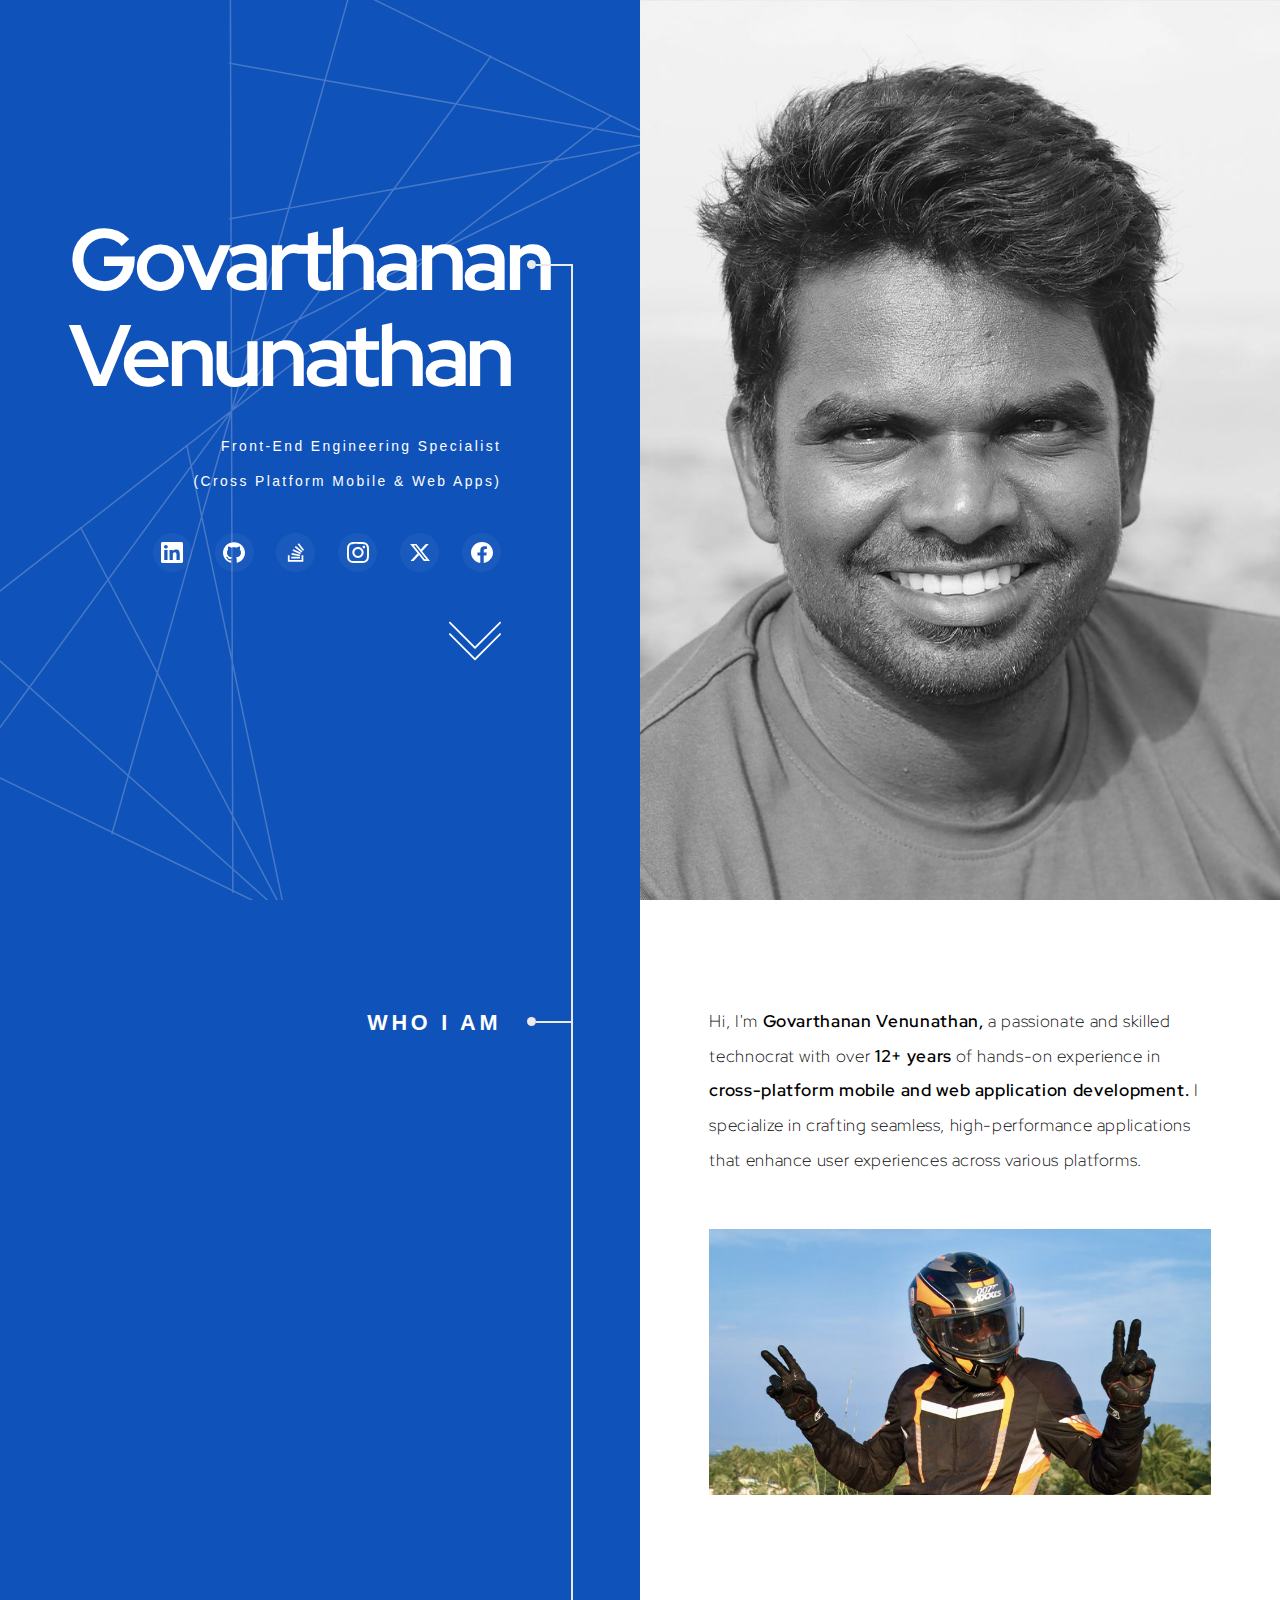
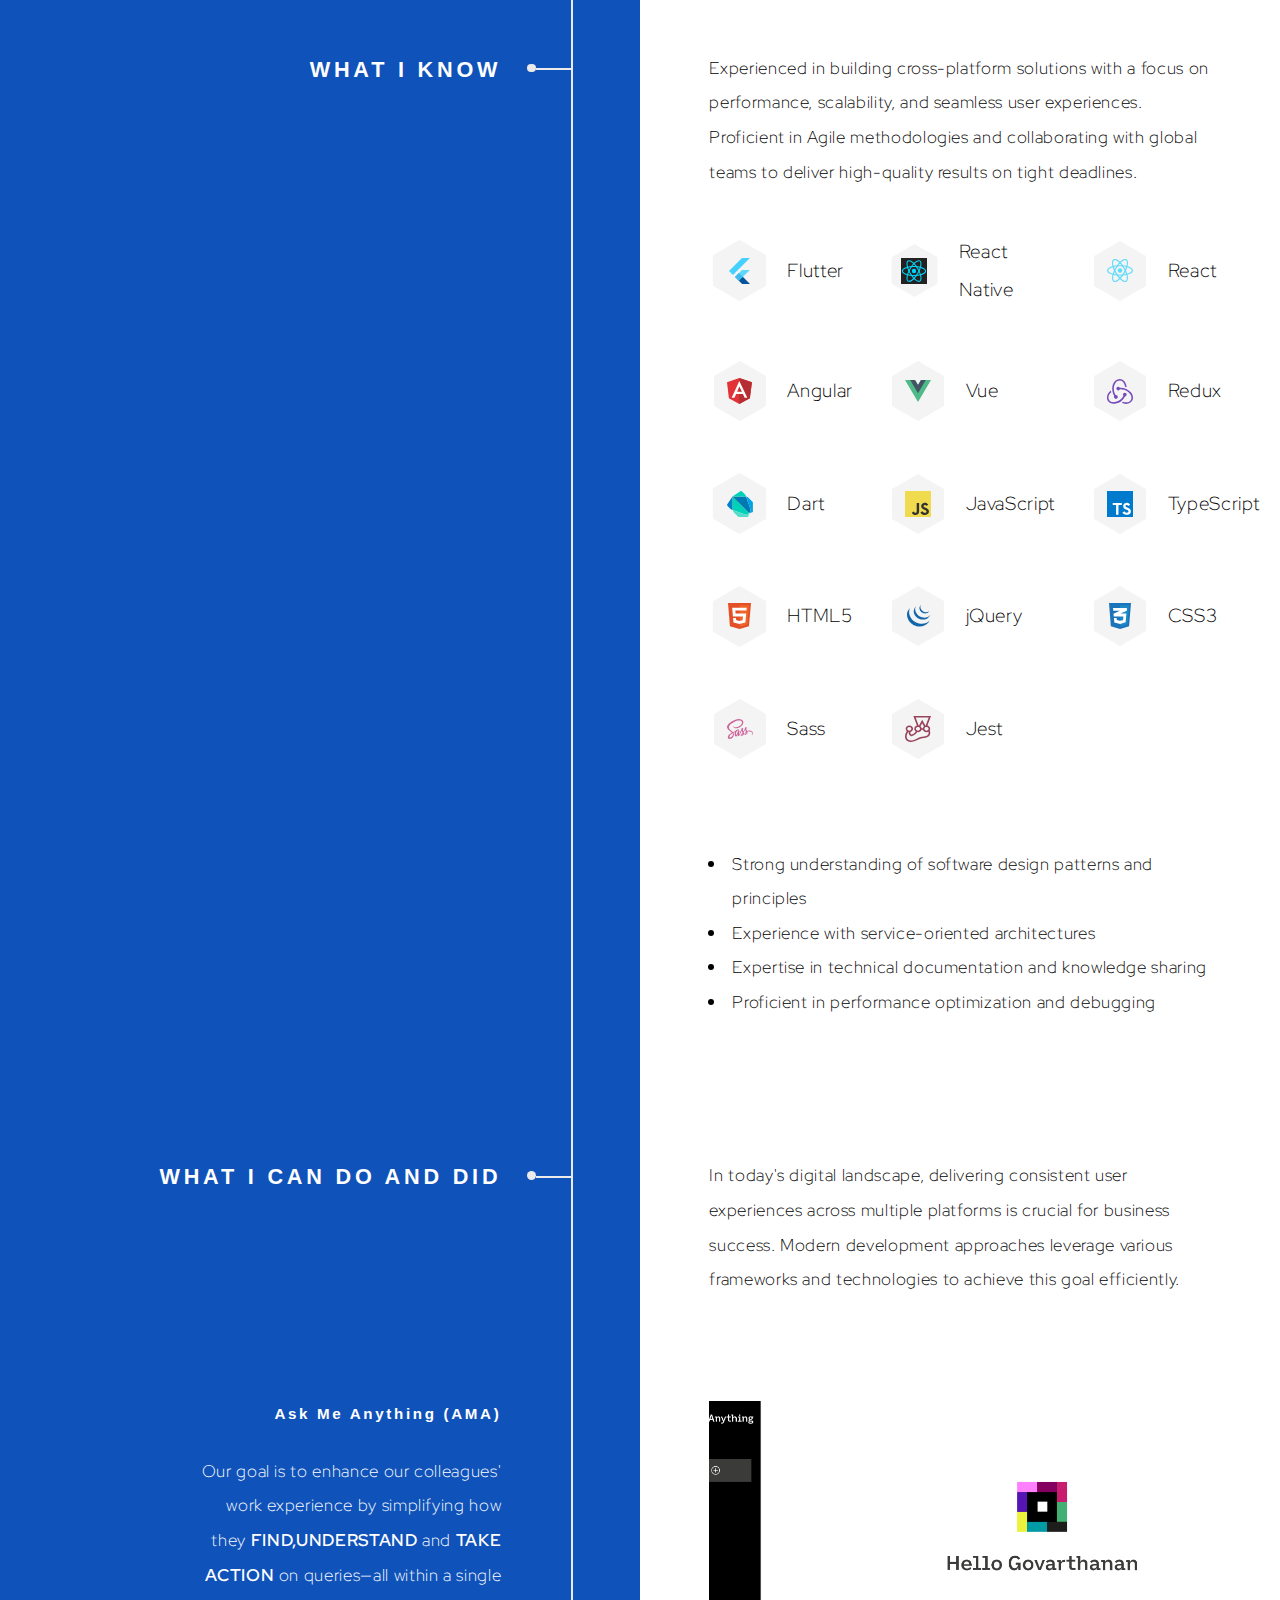
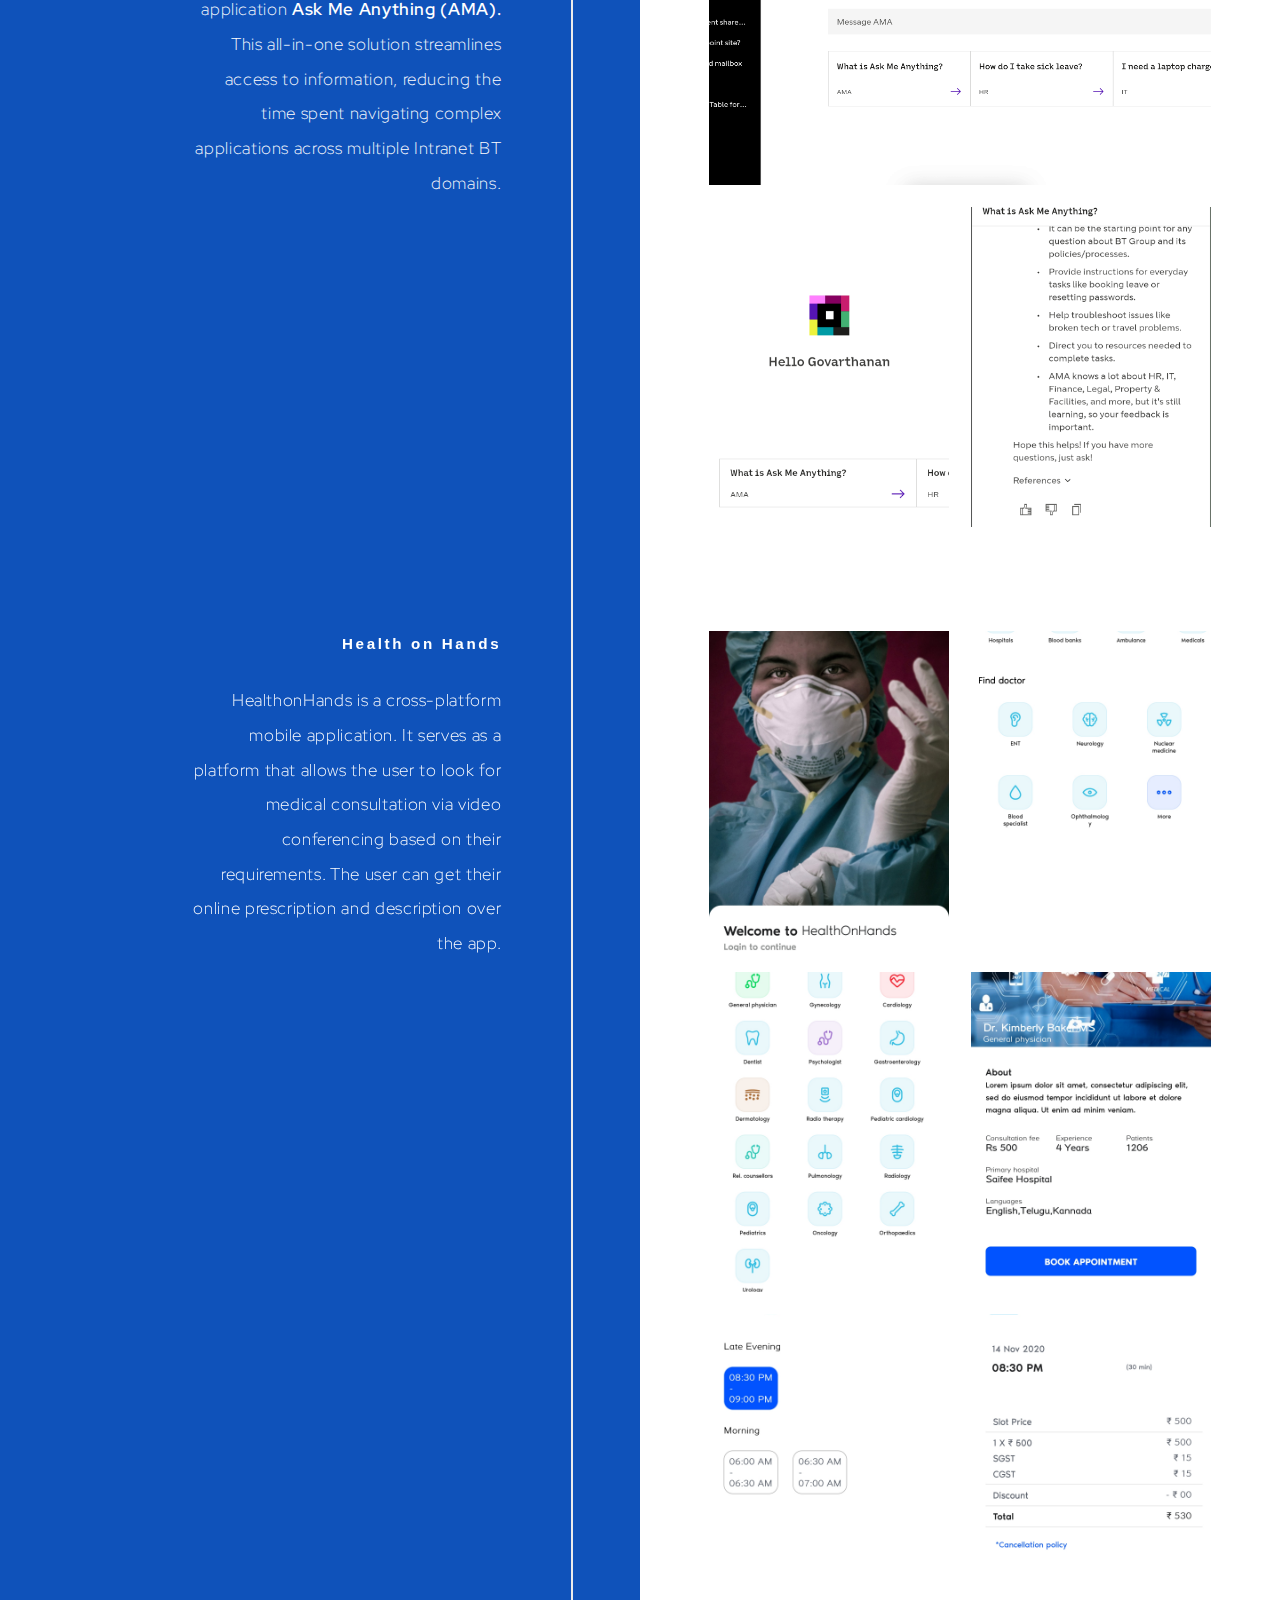
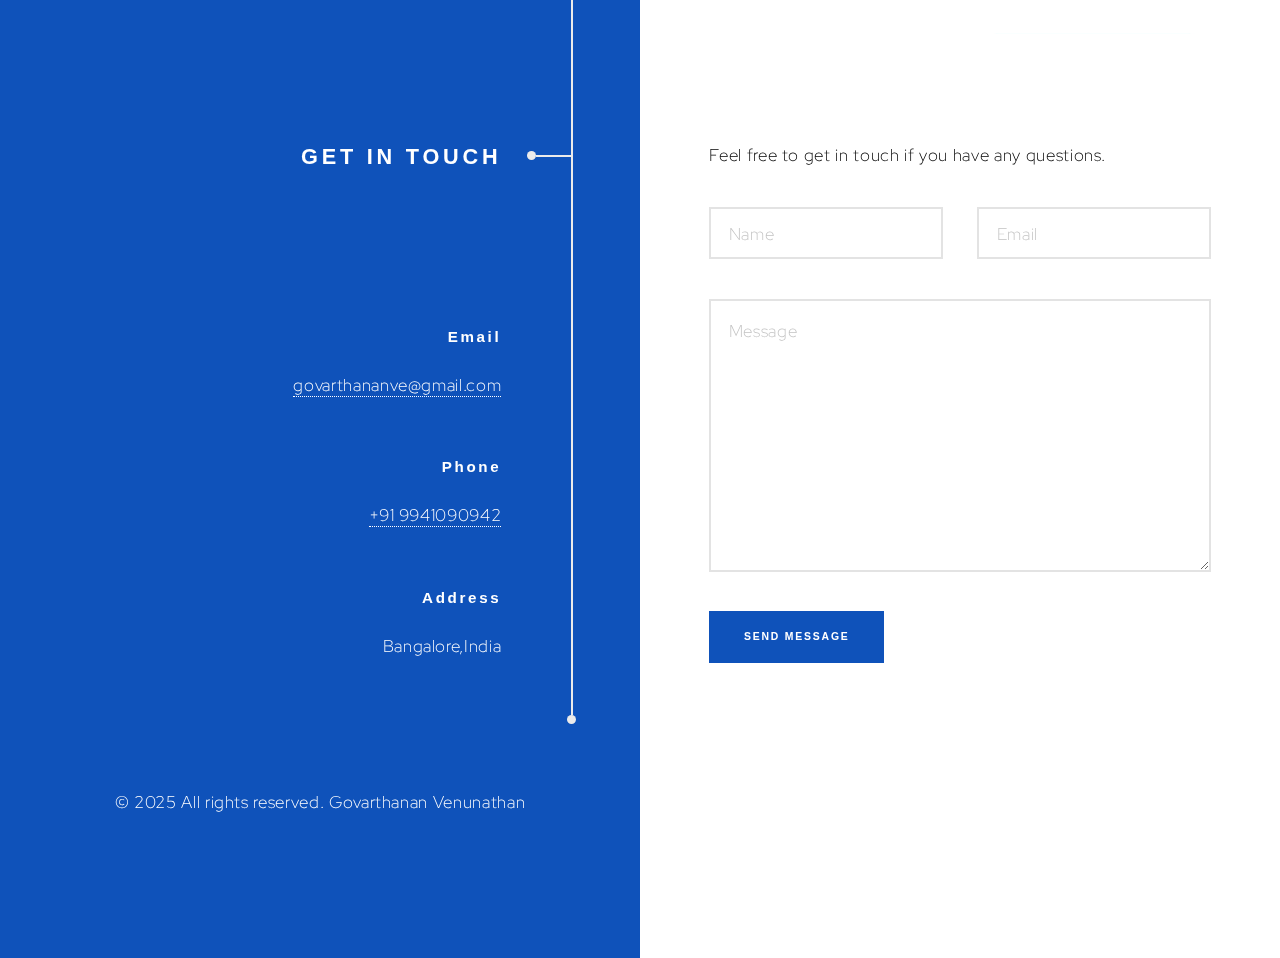
==== commit 4e880fa3: "favicon" ====
--- a/index.html
+++ b/index.html
@@ -5,24 +5,26 @@
 	<title>Govarthanan Venunathan</title>
 	<meta charset="utf-8" />
 	<meta name="viewport" content="width=device-width, initial-scale=1, user-scalable=no" />
-	<meta name="description" content="" />
-	<meta name="keywords" content="" />
-	<link rel="apple-touch-icon" sizes="57x57" href="favicon/apple-icon-57x57.png">
-	<link rel="apple-touch-icon" sizes="60x60" href="favicon/apple-icon-60x60.png">
-	<link rel="apple-touch-icon" sizes="72x72" href="favicon/apple-icon-72x72.png">
-	<link rel="apple-touch-icon" sizes="76x76" href="favicon/apple-icon-76x76.png">
-	<link rel="apple-touch-icon" sizes="114x114" href="favicon/apple-icon-114x114.png">
-	<link rel="apple-touch-icon" sizes="120x120" href="favicon/apple-icon-120x120.png">
-	<link rel="apple-touch-icon" sizes="144x144" href="favicon/apple-icon-144x144.png">
-	<link rel="apple-touch-icon" sizes="152x152" href="favicon/apple-icon-152x152.png">
-	<link rel="apple-touch-icon" sizes="180x180" href="favicon/apple-icon-180x180.png">
-	<link rel="icon" type="image/png" sizes="192x192" href="favicon/android-icon-192x192.png">
-	<link rel="icon" type="image/png" sizes="32x32" href="favicon/favicon-32x32.png">
-	<link rel="icon" type="image/png" sizes="96x96" href="favicon/favicon-96x96.png">
-	<link rel="icon" type="image/png" sizes="16x16" href="favicon/favicon-16x16.png">
-	<link rel="manifest" href="favicon/manifest.json">
+	<meta name="description"
+		content="Hi, I'm Govarthanan Venunathan, Innovative and results-driven Front-End Developer with over 12 years of experience in developing mobile and web applications. Expertise in Flutter, React Native, React, Vue, Angular, and modern web technologies. Proficient in delivering cross-platform solutions, ensuring high performance, scalability, and seamless user experiences. Adept at working in Agile environments and collaborating with global teams to meet tight deadlines." />
+	<meta name="keywords" content="Govarthanan Venunathan" />
+	<link rel="shortcut icon" href="./favicon/favicon.ico">
+	<link rel="apple-touch-icon" sizes="57x57" href="./favicon/apple-icon-57x57.png">
+	<link rel="apple-touch-icon" sizes="60x60" href="./favicon/apple-icon-60x60.png">
+	<link rel="apple-touch-icon" sizes="72x72" href="./favicon/apple-icon-72x72.png">
+	<link rel="apple-touch-icon" sizes="76x76" href="./favicon/apple-icon-76x76.png">
+	<link rel="apple-touch-icon" sizes="114x114" href="./favicon/apple-icon-114x114.png">
+	<link rel="apple-touch-icon" sizes="120x120" href="./favicon/apple-icon-120x120.png">
+	<link rel="apple-touch-icon" sizes="144x144" href="./favicon/apple-icon-144x144.png">
+	<link rel="apple-touch-icon" sizes="152x152" href="./favicon/apple-icon-152x152.png">
+	<link rel="apple-touch-icon" sizes="180x180" href="./favicon/apple-icon-180x180.png">
+	<link rel="icon" type="image/png" sizes="192x192" href="./favicon/android-icon-192x192.png">
+	<link rel="icon" type="image/png" sizes="32x32" href="./favicon/favicon-32x32.png">
+	<link rel="icon" type="image/png" sizes="96x96" href="./favicon/favicon-96x96.png">
+	<link rel="icon" type="image/png" sizes="16x16" href="./favicon/favicon-16x16.png">
+	<link rel="manifest" href="./favicon/manifest.json">
 	<meta name="msapplication-TileColor" content="#ffffff">
-	<meta name="msapplication-TileImage" content="favicon/ms-icon-144x144.png">
+	<meta name="msapplication-TileImage" content="./favicon/ms-icon-144x144.png">
 	<meta name="theme-color" content="#ffffff">
 	<link rel="stylesheet" href="assets/css/main.css" />
 </head>
--- a/assets/css/main.css
+++ b/assets/css/main.css
@@ -2894,7 +2894,7 @@
   z-index: 1;
 }
 #wrapper .copyright {
-  color: #ebebeb;
+  color: #ffffff;
   font-size: 1rem;
   position: relative;
   width: 50vw;
@@ -3110,6 +3110,7 @@
     display: none;
   }
   #wrapper .copyright {
+    color: #000000;
     left: 0;
     width: 100%;
   }
@@ -3136,6 +3137,7 @@
   }
   #wrapper .copyright {
     padding: 0 4rem 4rem 4rem;
+    color: #000000;
   }
 }
 @media screen and (max-width: 736px) {
@@ -3162,6 +3164,7 @@
   }
   #wrapper .copyright {
     padding: 0 2rem 2rem 2rem;
+    color: #000000;
   }
 }
 @media screen and (max-width: 360px) {
@@ -3188,6 +3191,7 @@
   }
   #wrapper .copyright {
     padding: 0 1.5rem 1.5rem 1.5rem;
+    color: #000000;
   }
 }
 
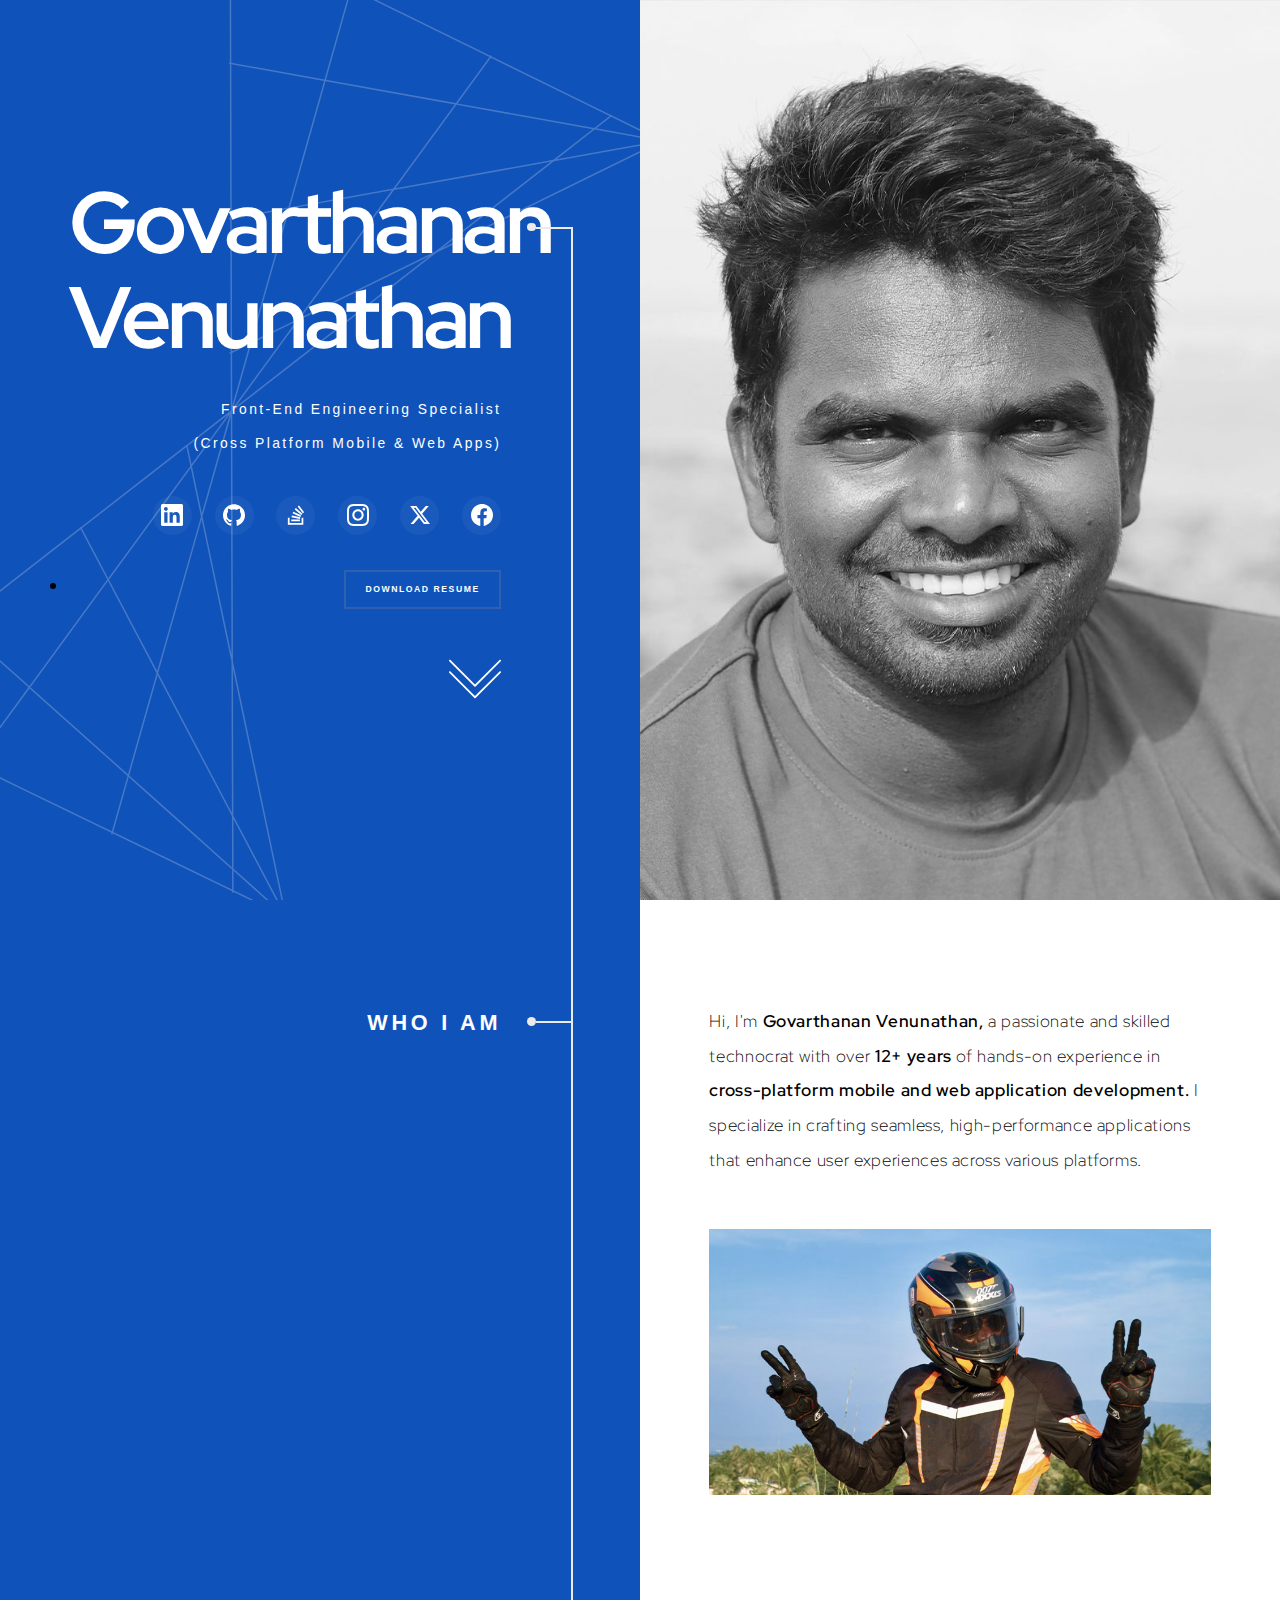
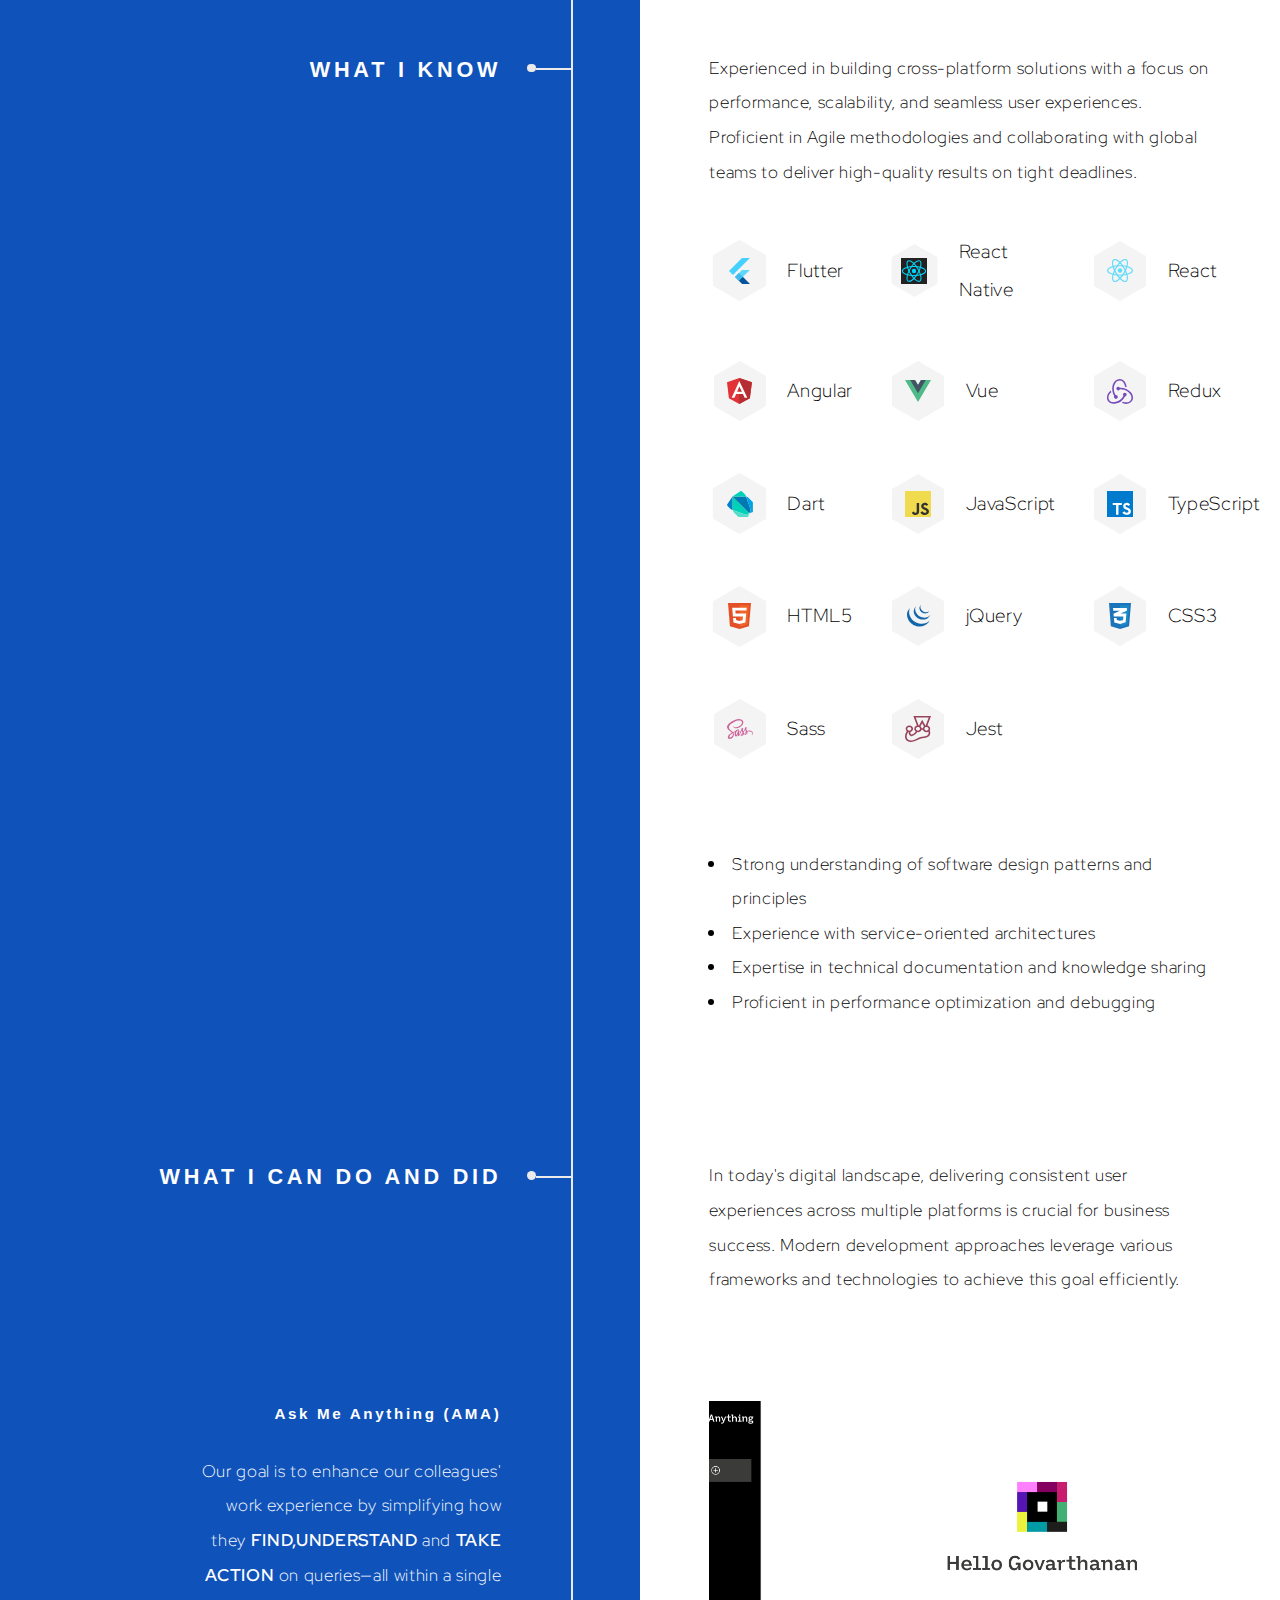
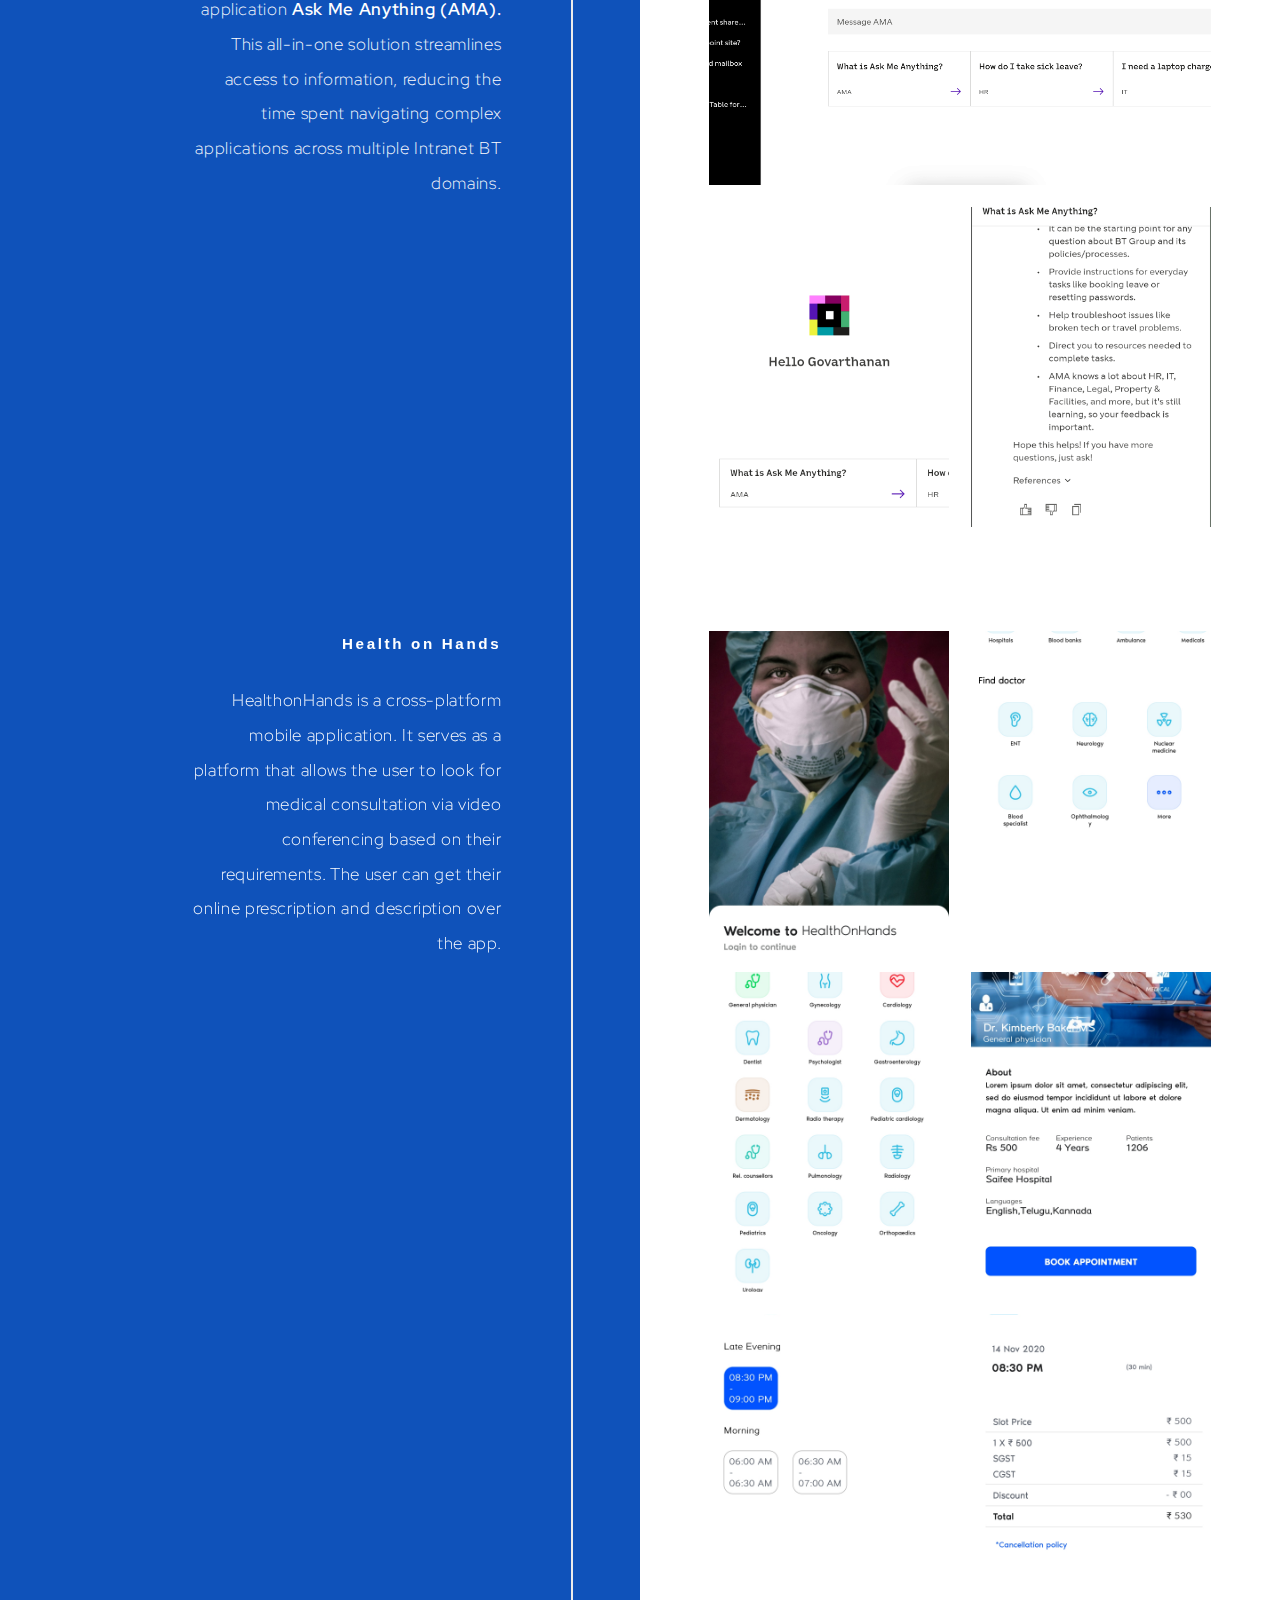
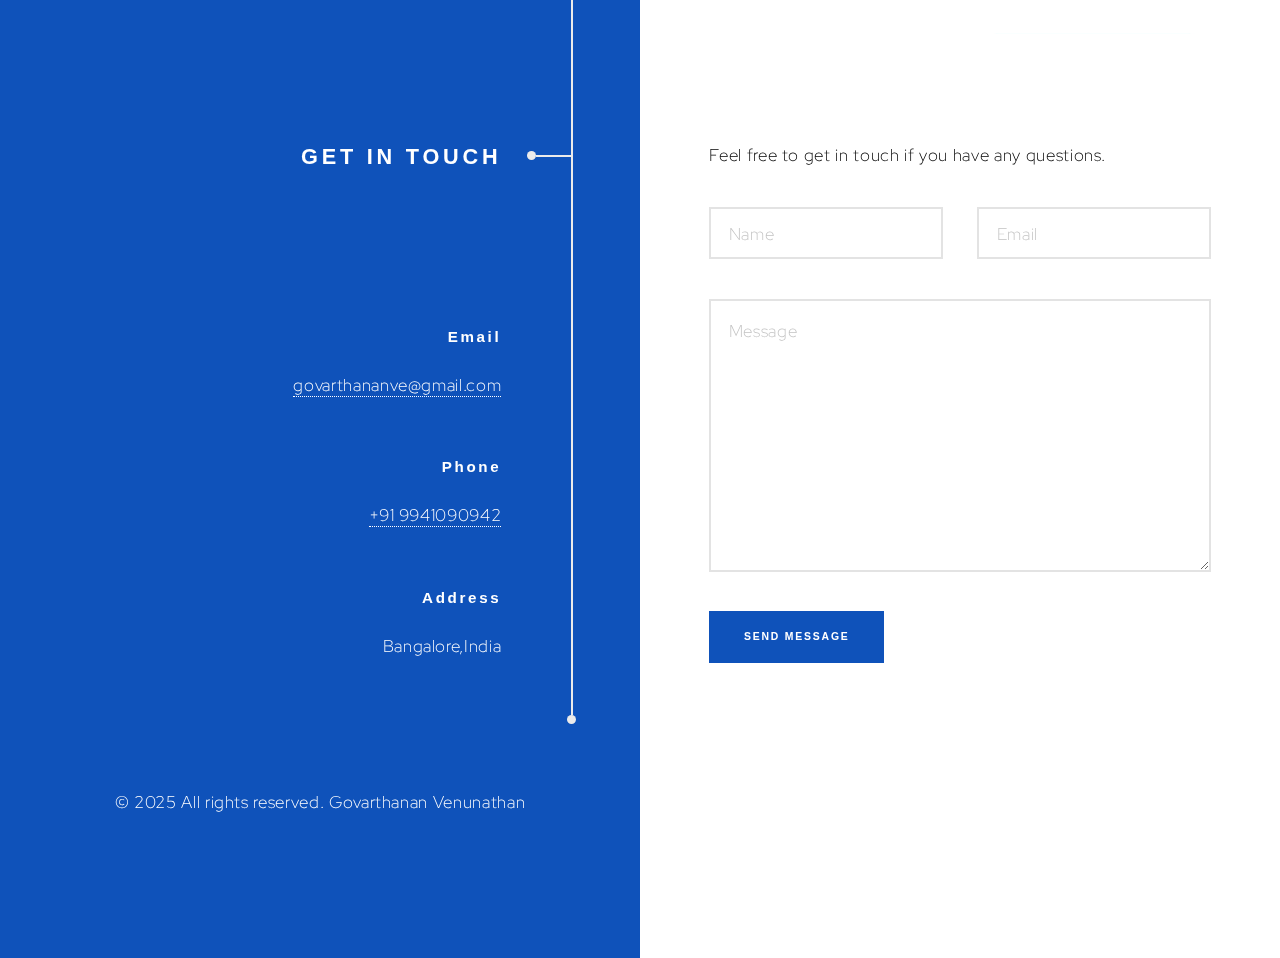
==== commit c2737422: "added resume to download" ====
--- a/index.html
+++ b/index.html
@@ -81,6 +81,12 @@
 						</li>
 					</ul>
 				</div>
+				<div class="resume-button">
+					<ul class="resume-actions pl-0">
+						<li><a href="assets/Govarthanan_Venunathan_CV.pdf" class="button small" target="_blank">Download
+								Resume</a></li>
+					</ul>
+				</div>
 				<ul class="actions">
 					<li><a href="#first" class="arrow scrolly"><span class="label">Next</span></a></li>
 				</ul>
--- a/assets/css/main.css
+++ b/assets/css/main.css
@@ -2052,6 +2052,9 @@
   list-style: disc;
   margin: 0 0 2rem 0;
   padding-left: 1rem;
+}
+ul.resume-actions {
+  padding-left: 0;
 }
 ul li {
   padding-left: 0.325rem;
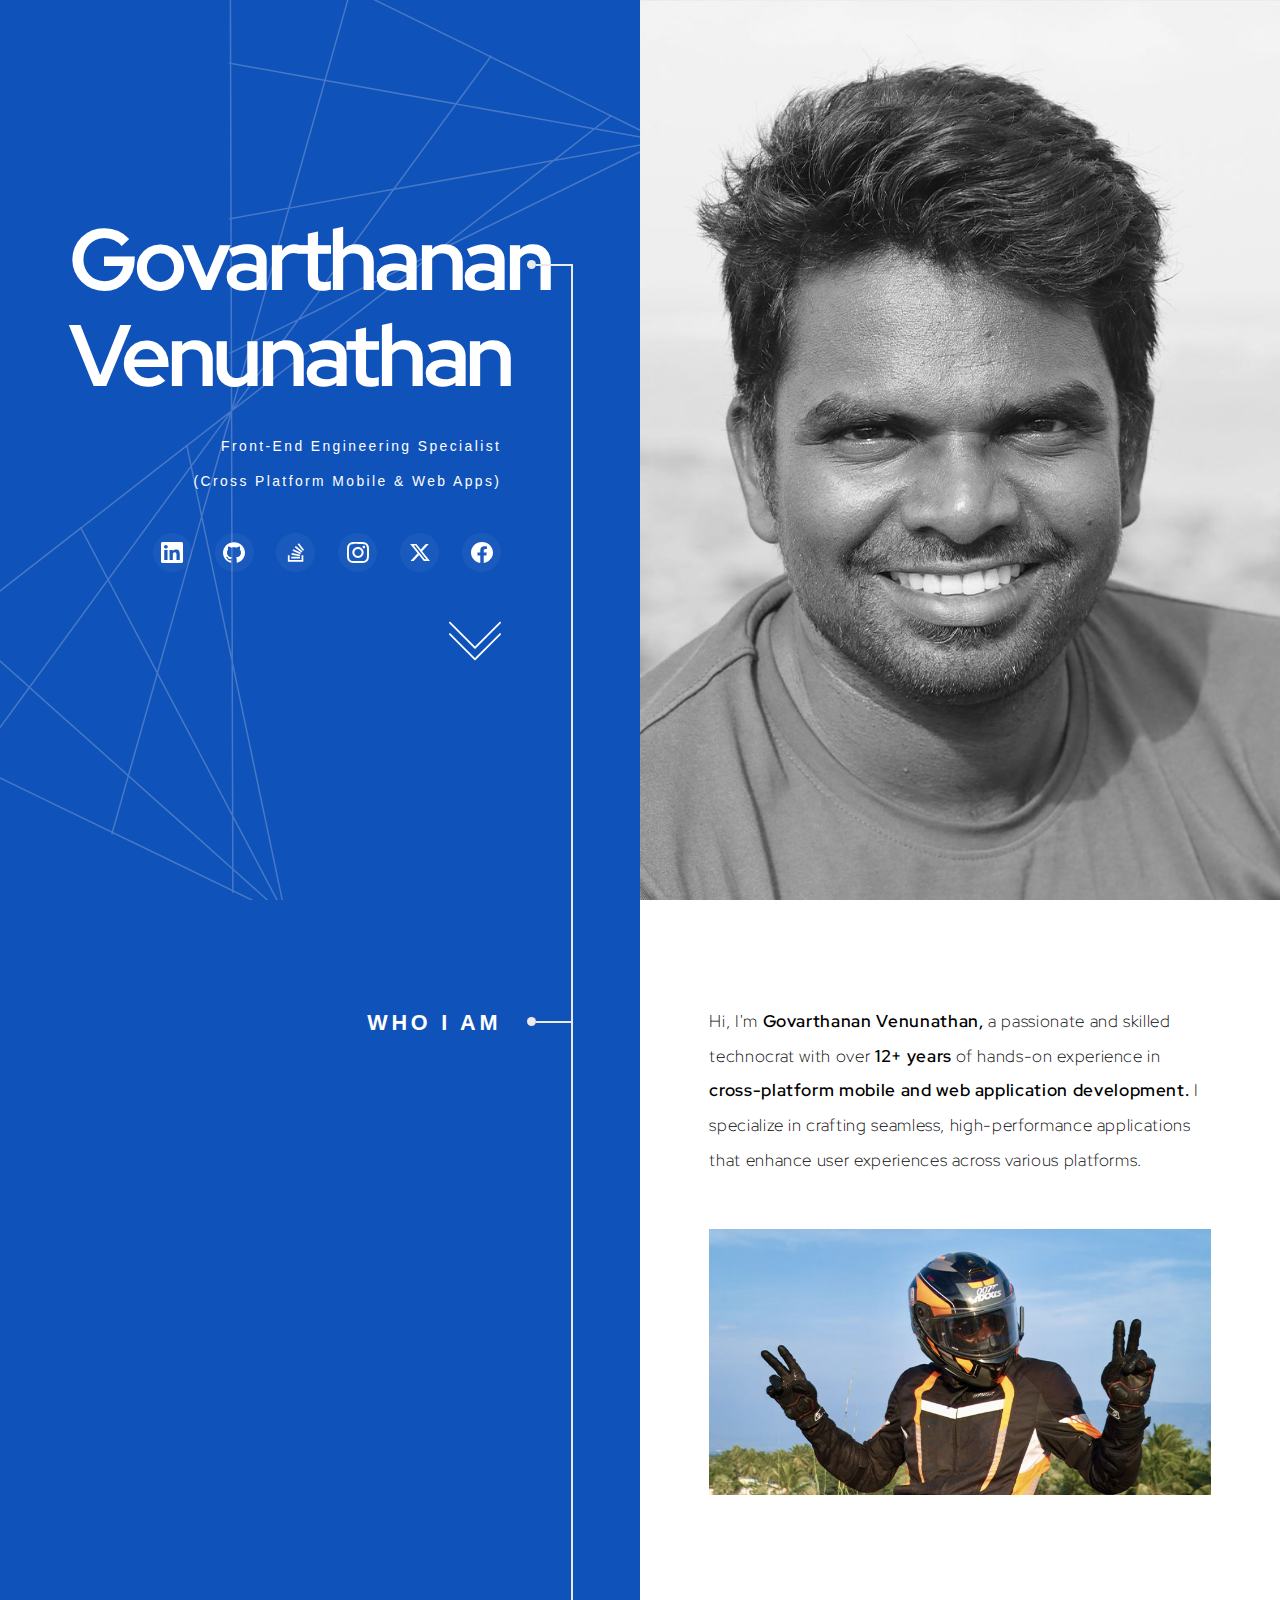
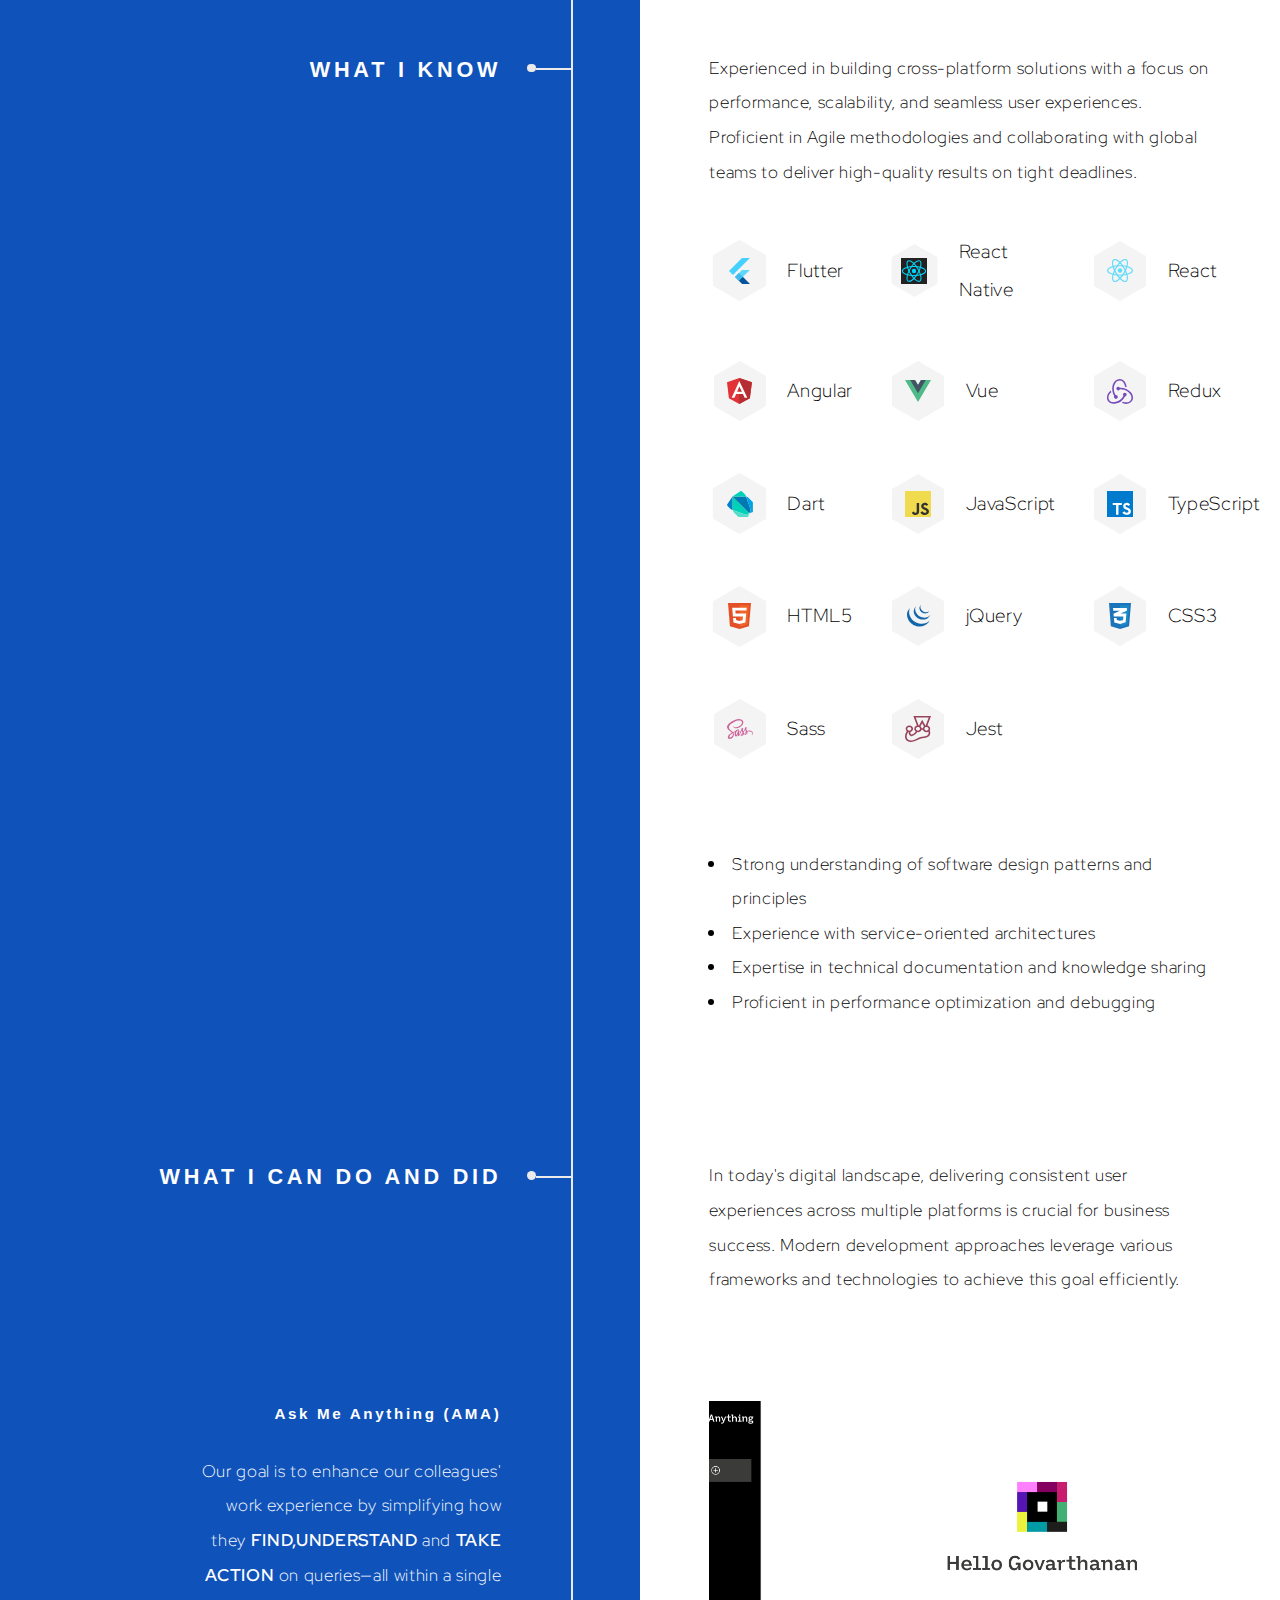
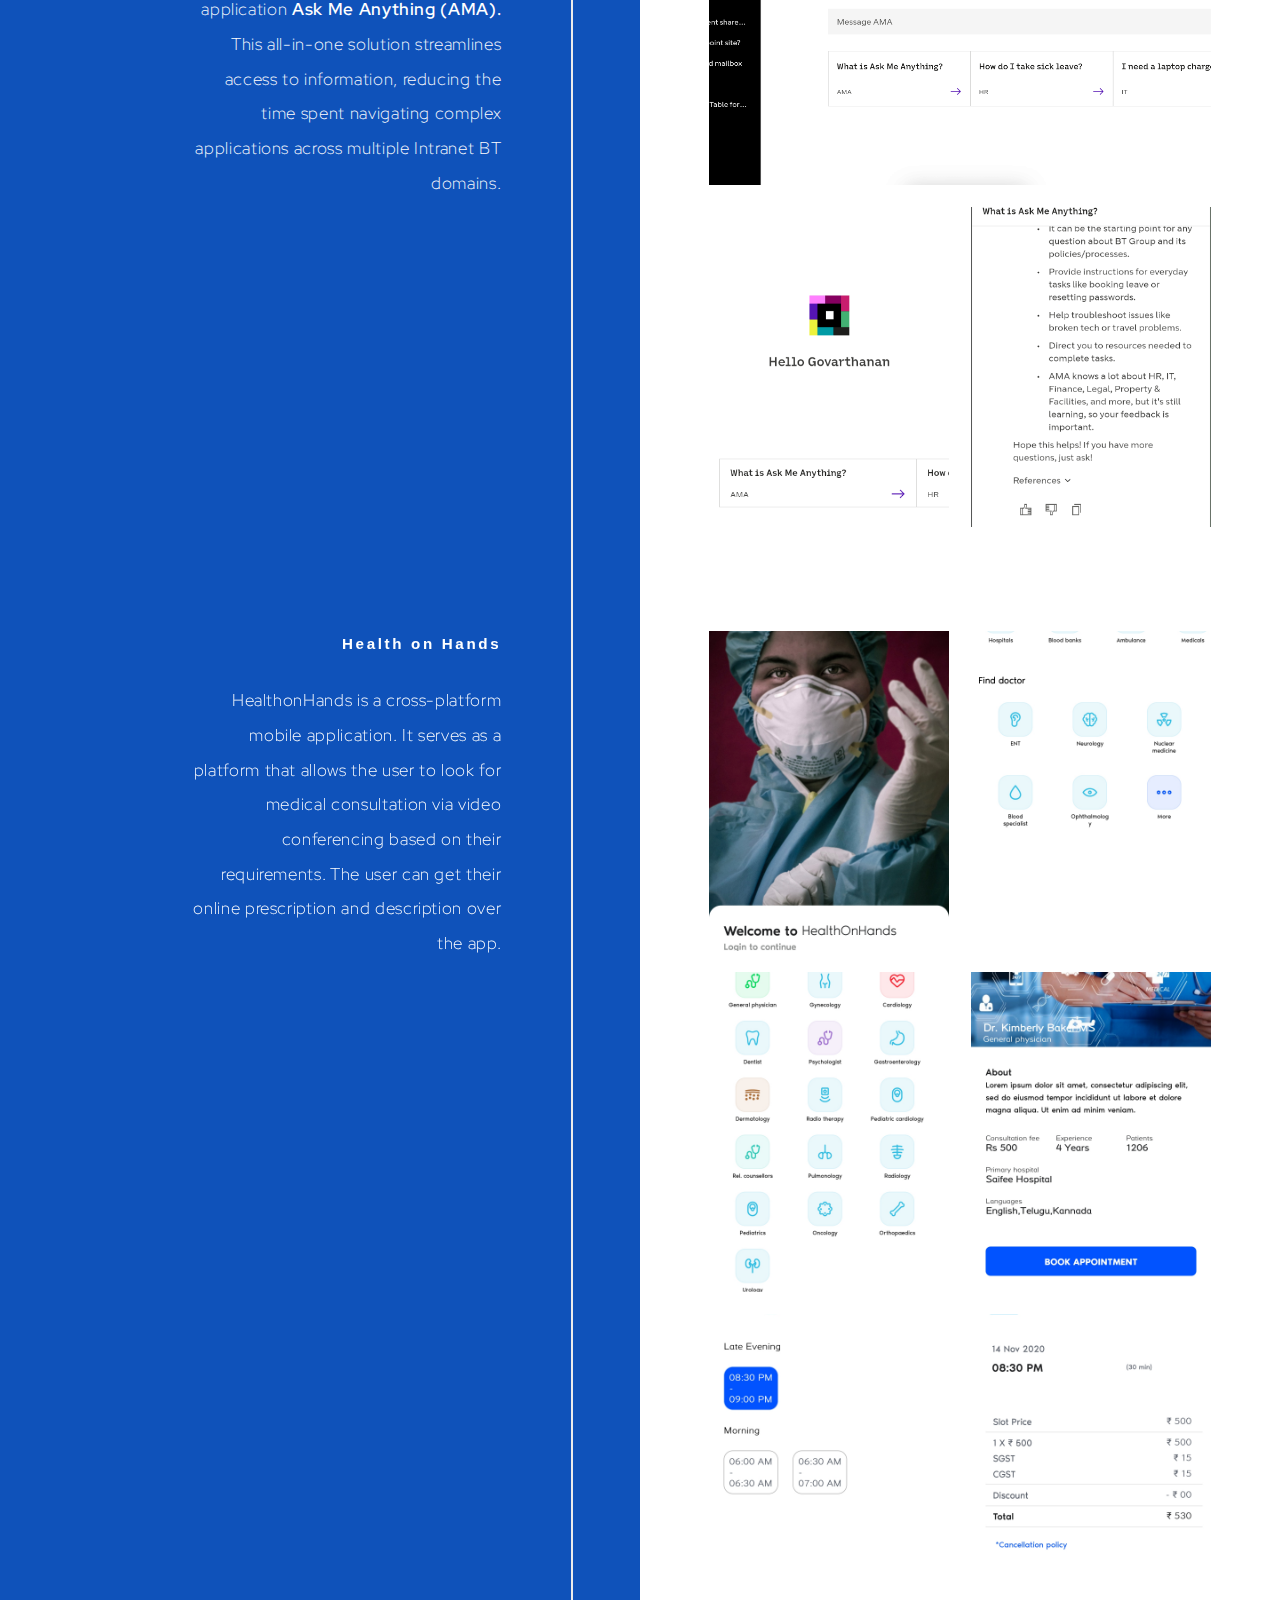
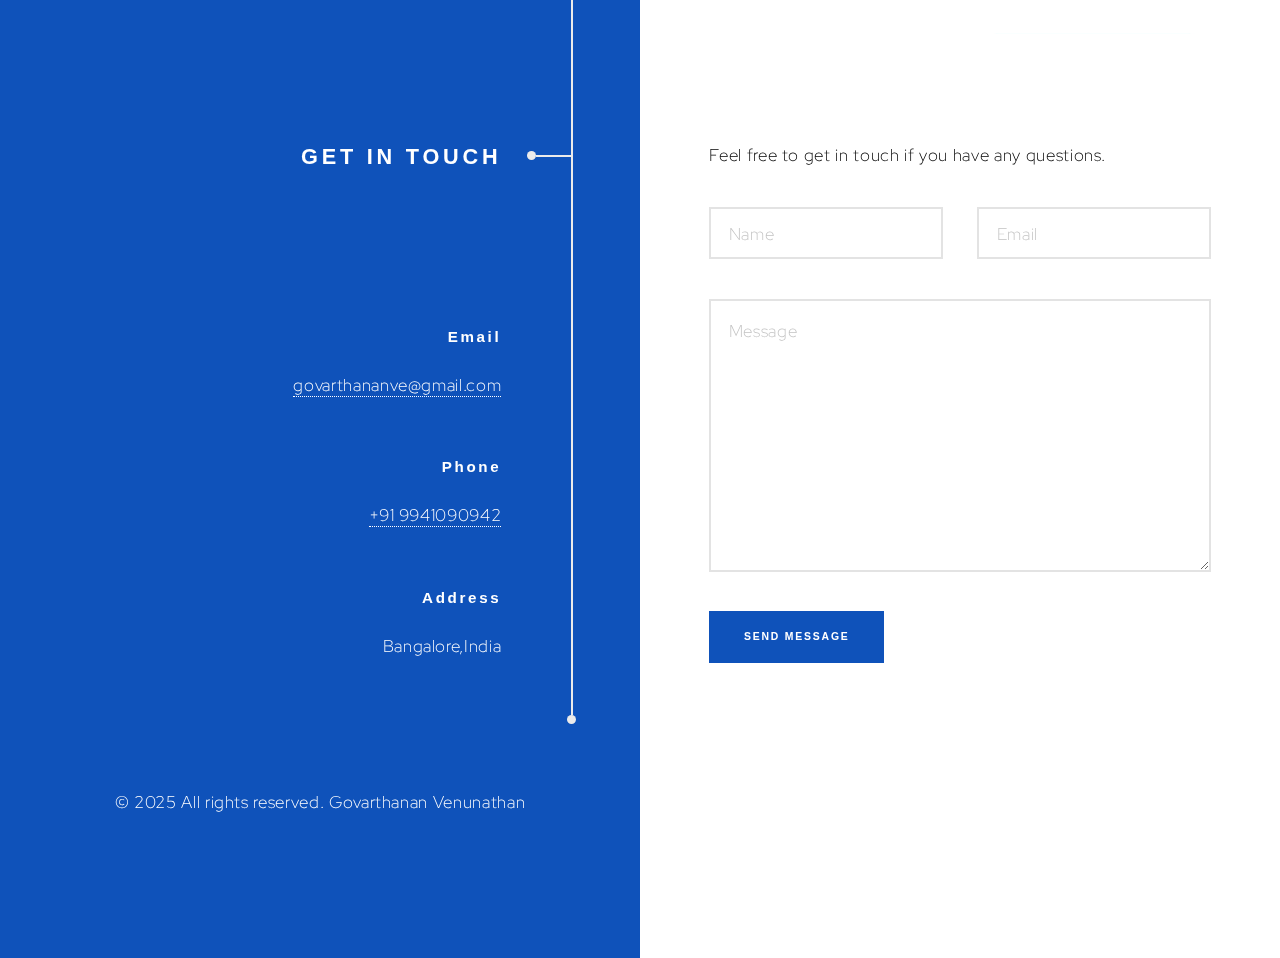
==== commit 30085328: "remove resume" ====
--- a/index.html
+++ b/index.html
@@ -81,12 +81,12 @@
 						</li>
 					</ul>
 				</div>
-				<div class="resume-button">
+				<!-- <div class="resume-button">
 					<ul class="resume-actions pl-0">
 						<li><a href="assets/Govarthanan_Venunathan_CV.pdf" class="button small" target="_blank">Download
 								Resume</a></li>
 					</ul>
-				</div>
+				</div> -->
 				<ul class="actions">
 					<li><a href="#first" class="arrow scrolly"><span class="label">Next</span></a></li>
 				</ul>
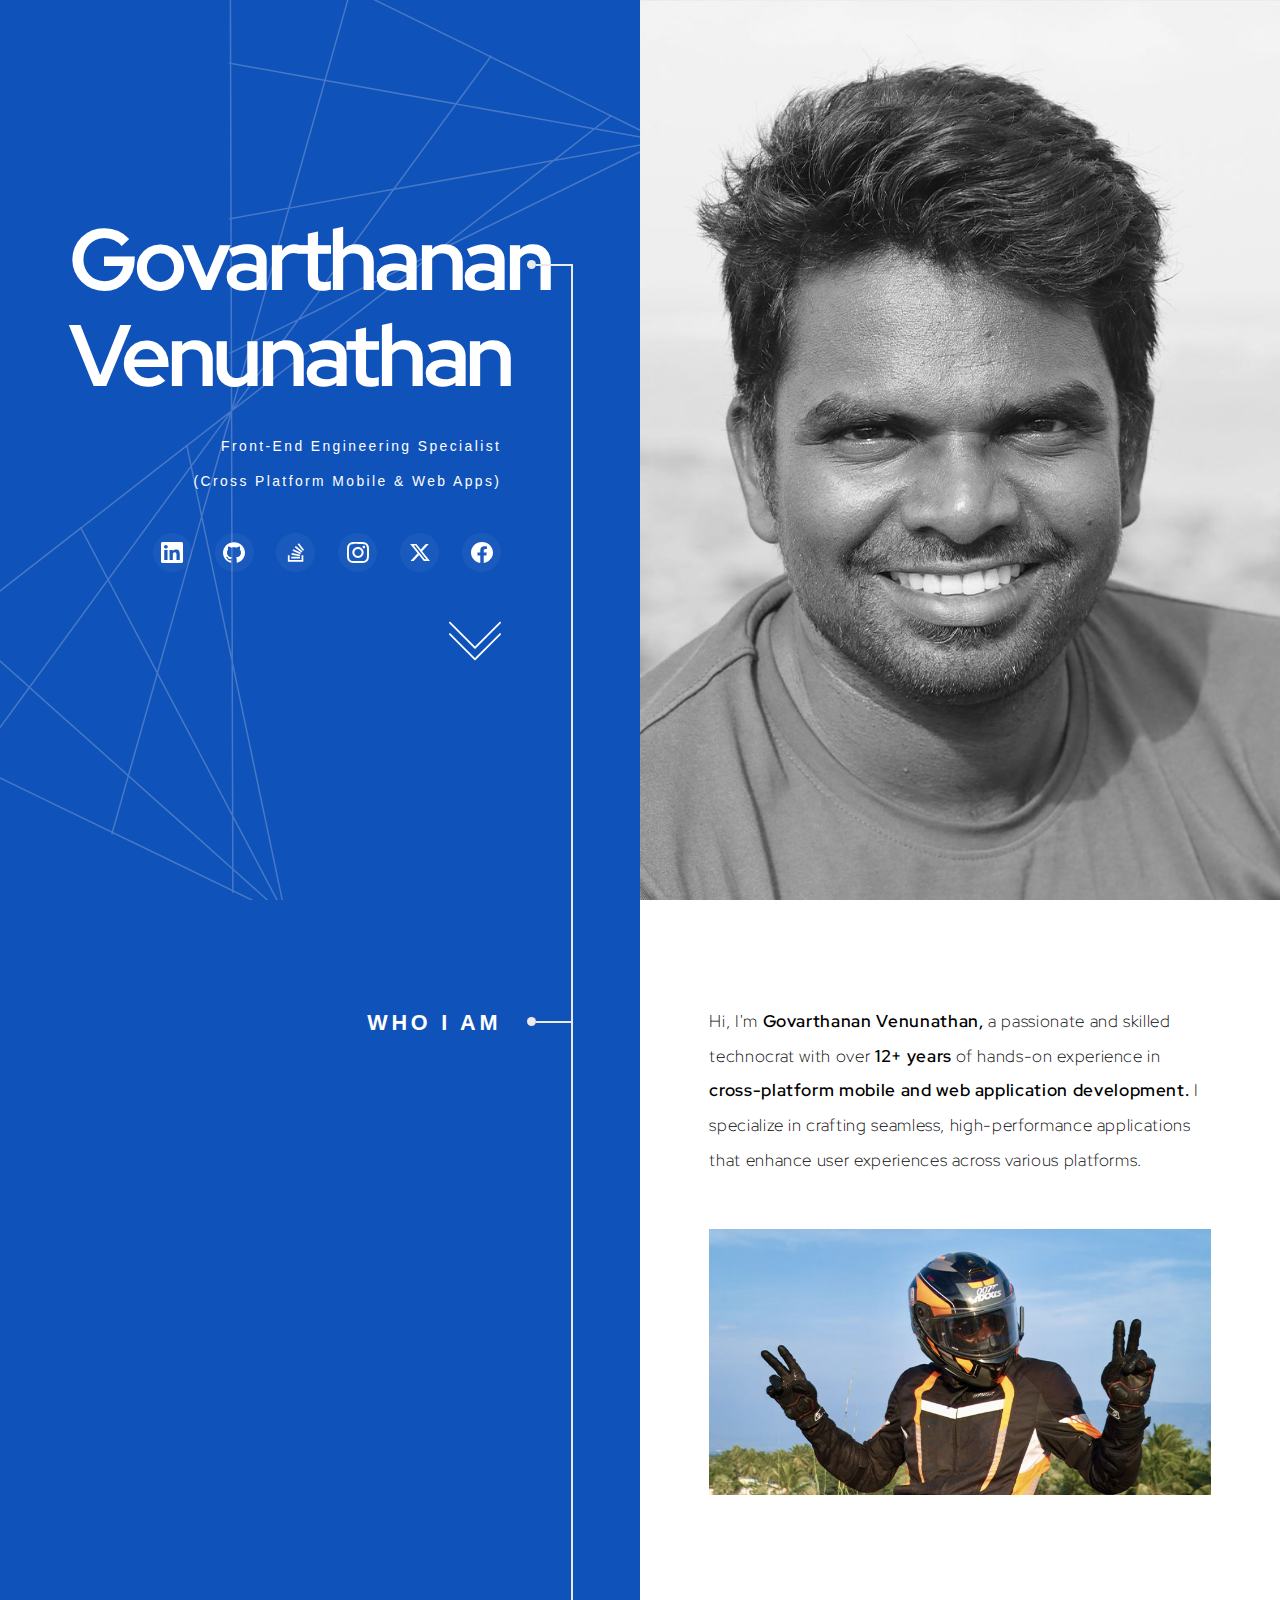
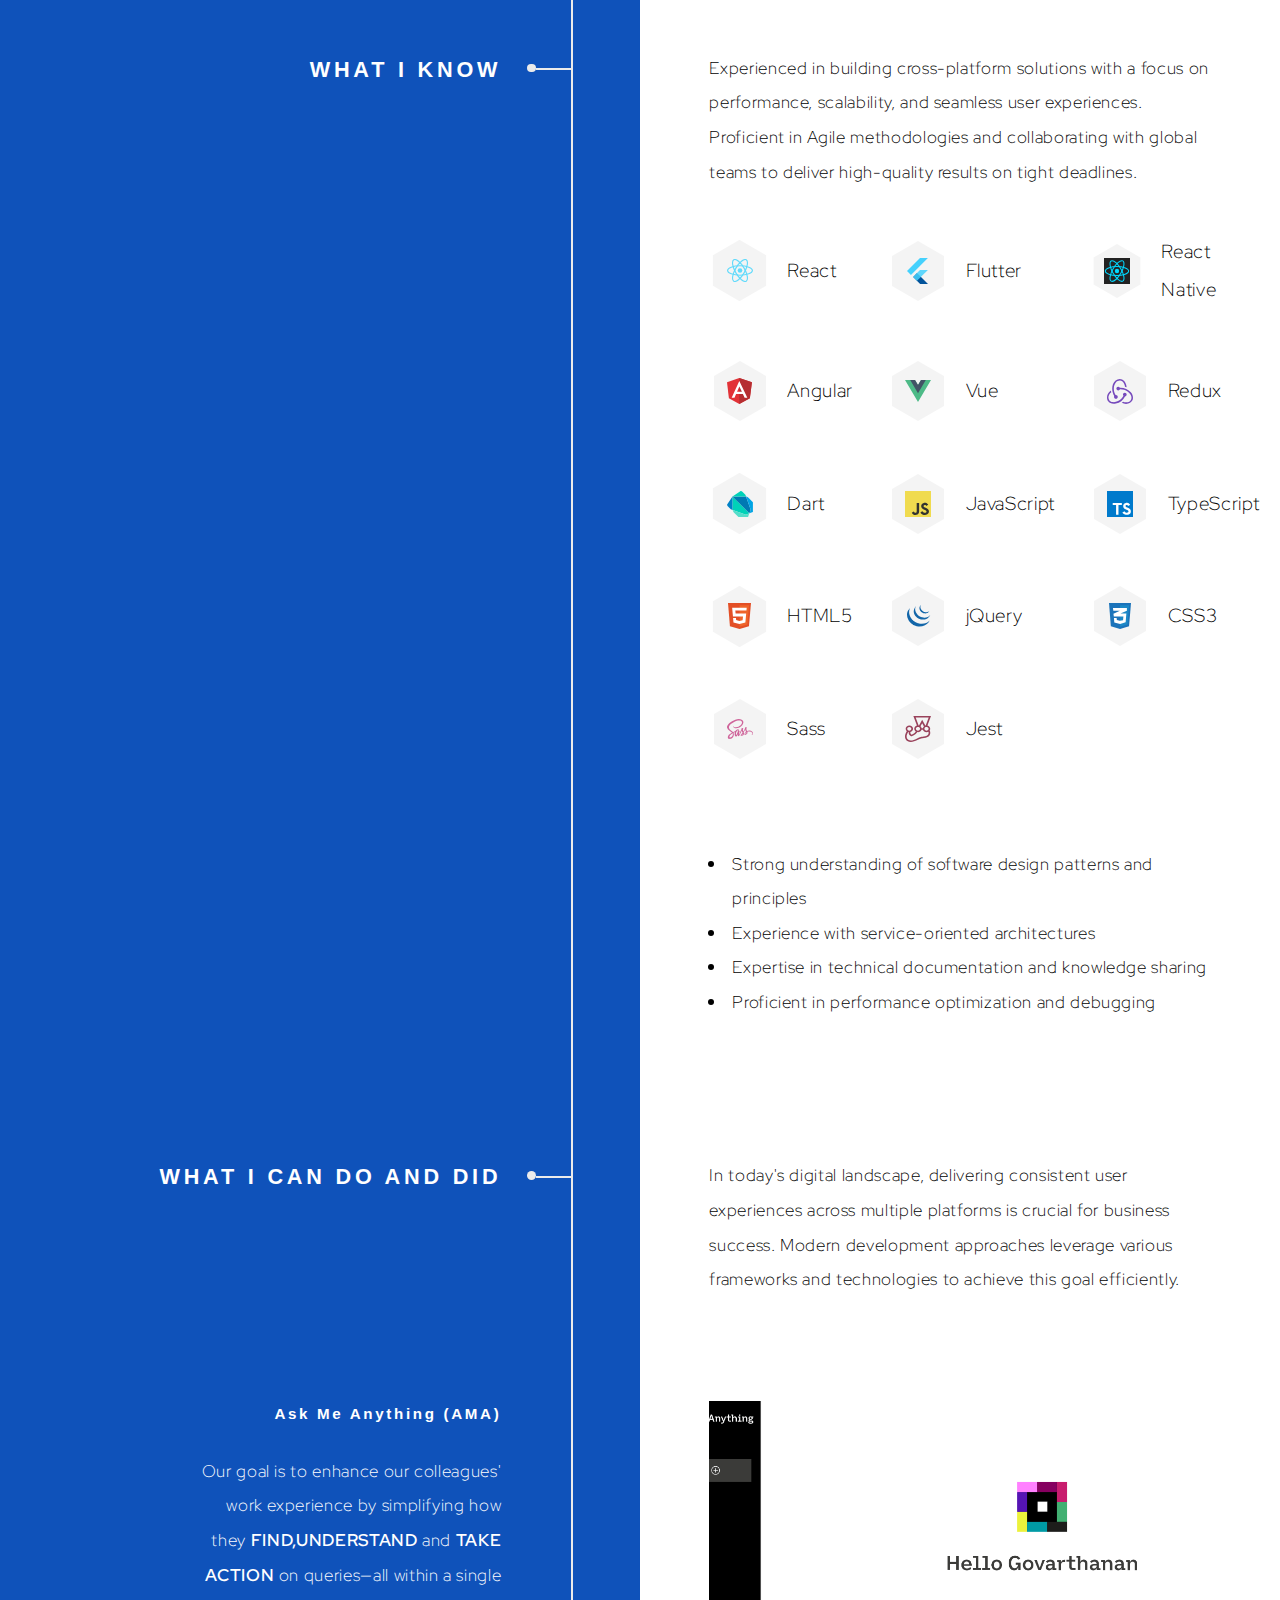
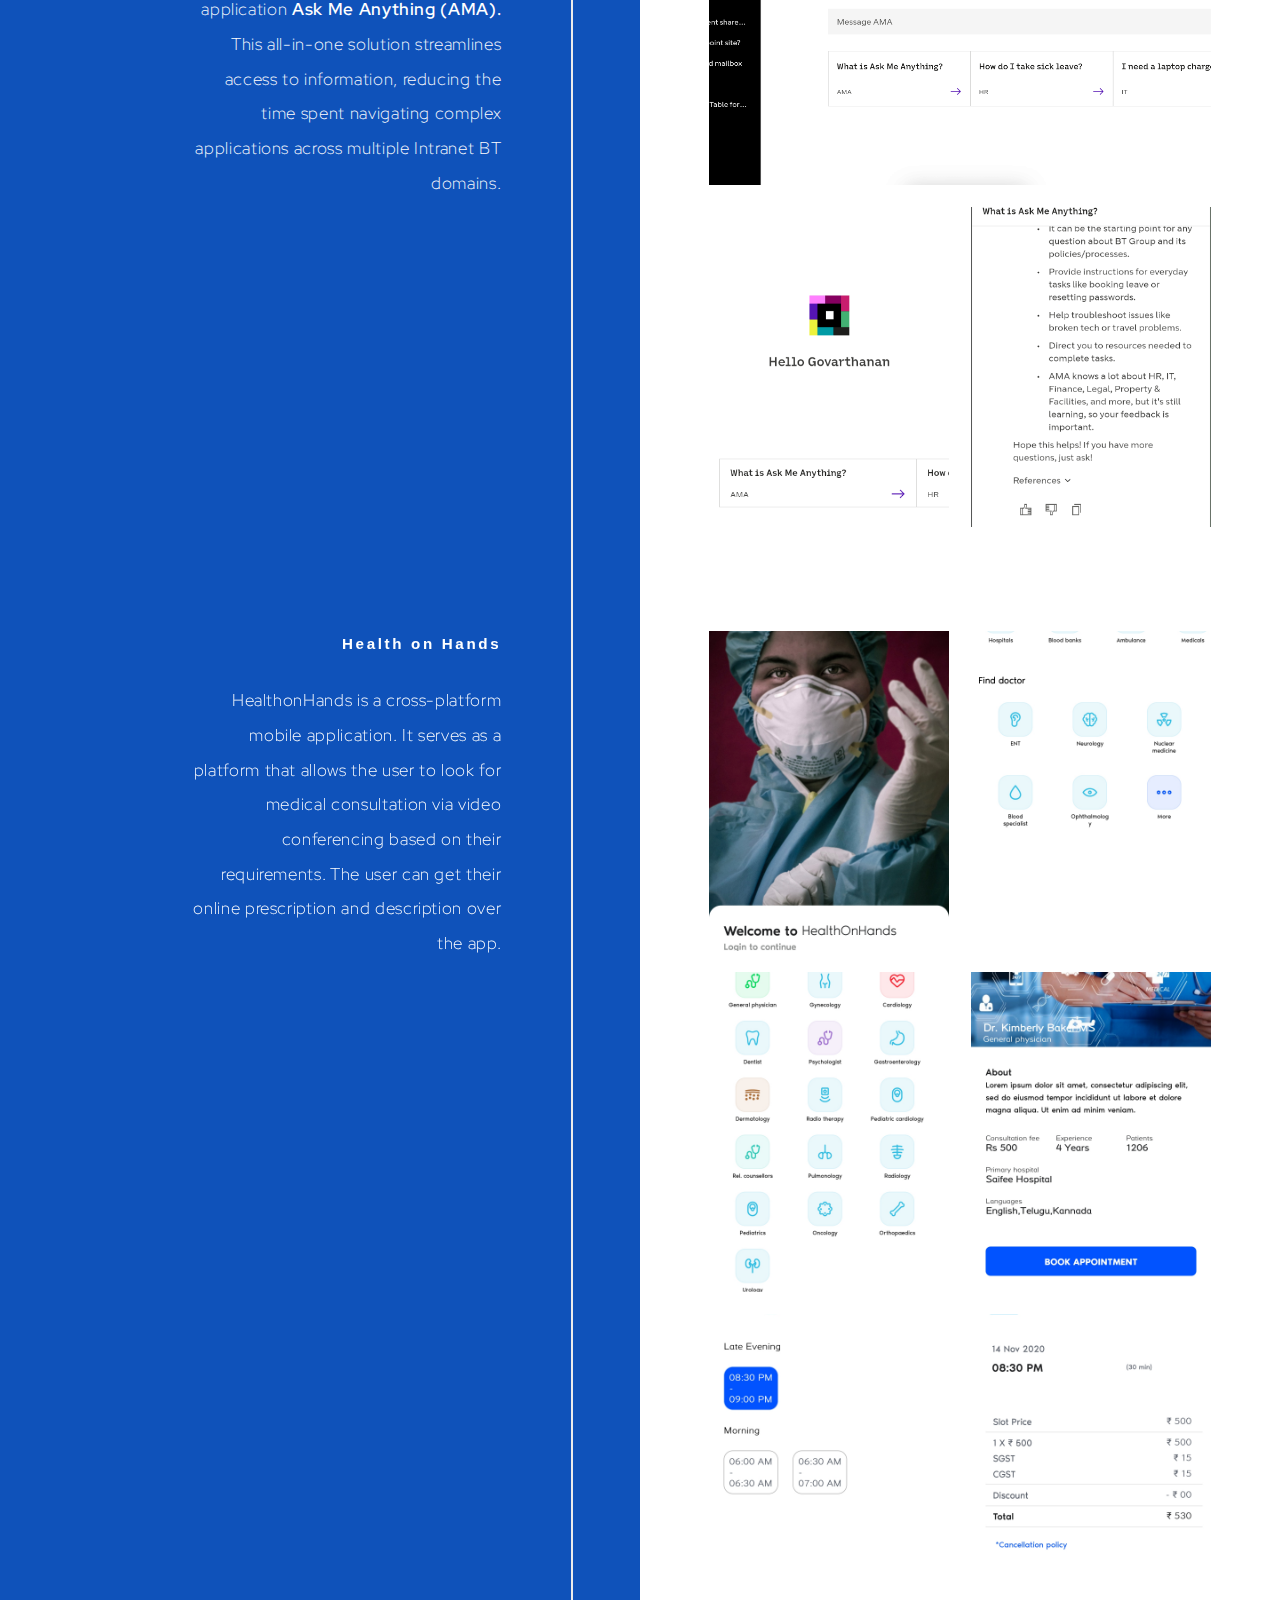
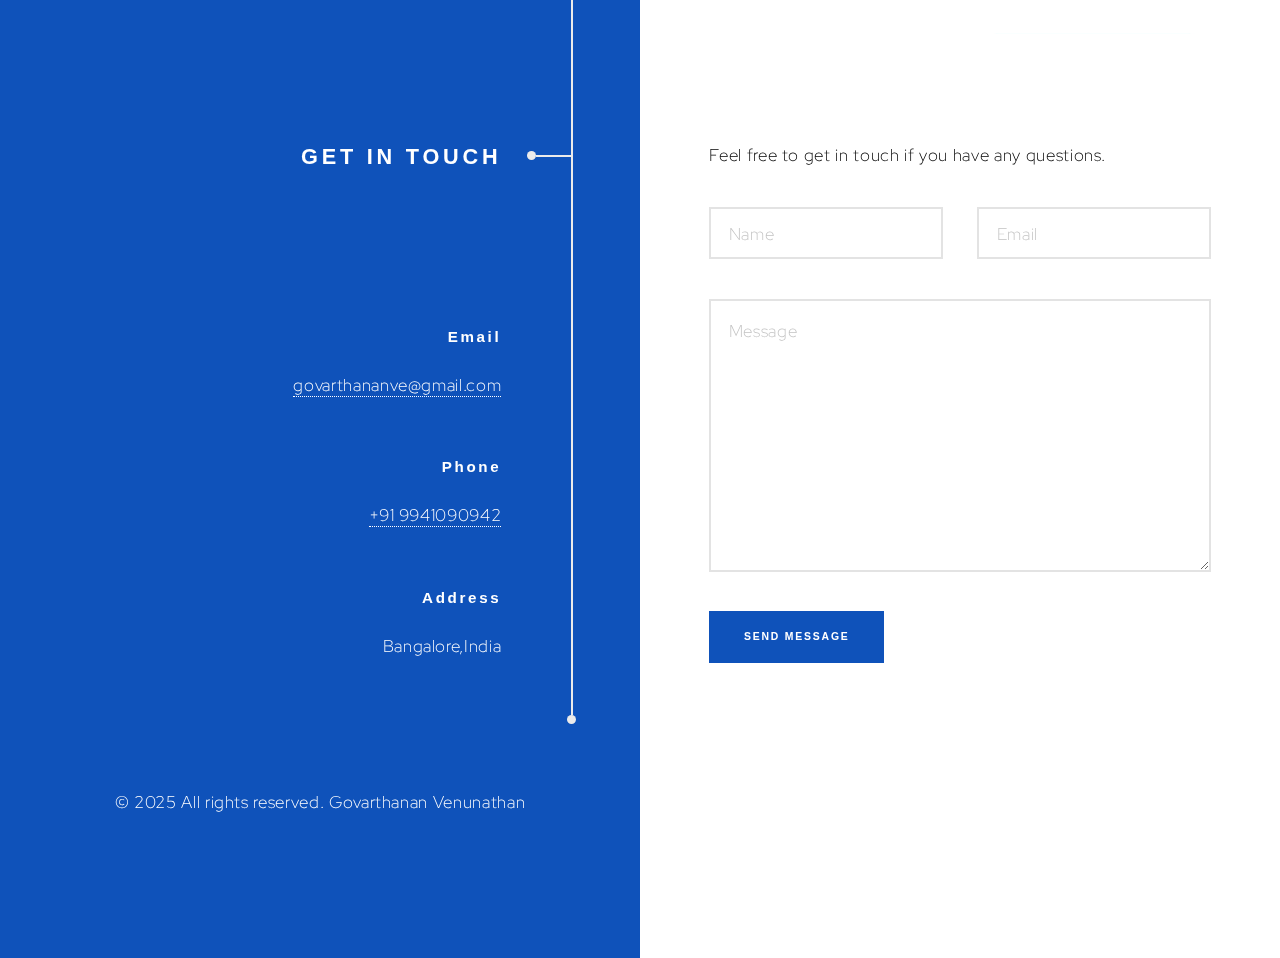
==== commit 56ba2db9: "Update index.html" ====
--- a/index.html
+++ b/index.html
@@ -124,6 +124,12 @@
 				<ul class="skills-icons">
 					<li>
 						<div class="icon-wrapper">
+							<img src="images/skills/react.svg" alt="React" />
+						</div>
+						React
+					</li>
+					<li>
+						<div class="icon-wrapper">
 							<img src="images/skills/flutter-logo.svg" alt="Flutter" />
 						</div>
 						Flutter
@@ -133,12 +139,6 @@
 							<img src="images/skills/react-native.svg" alt="React Native" />
 						</div>
 						React Native
-					</li>
-					<li>
-						<div class="icon-wrapper">
-							<img src="images/skills/react.svg" alt="React" />
-						</div>
-						React
 					</li>
 					<li>
 						<div class="icon-wrapper">
